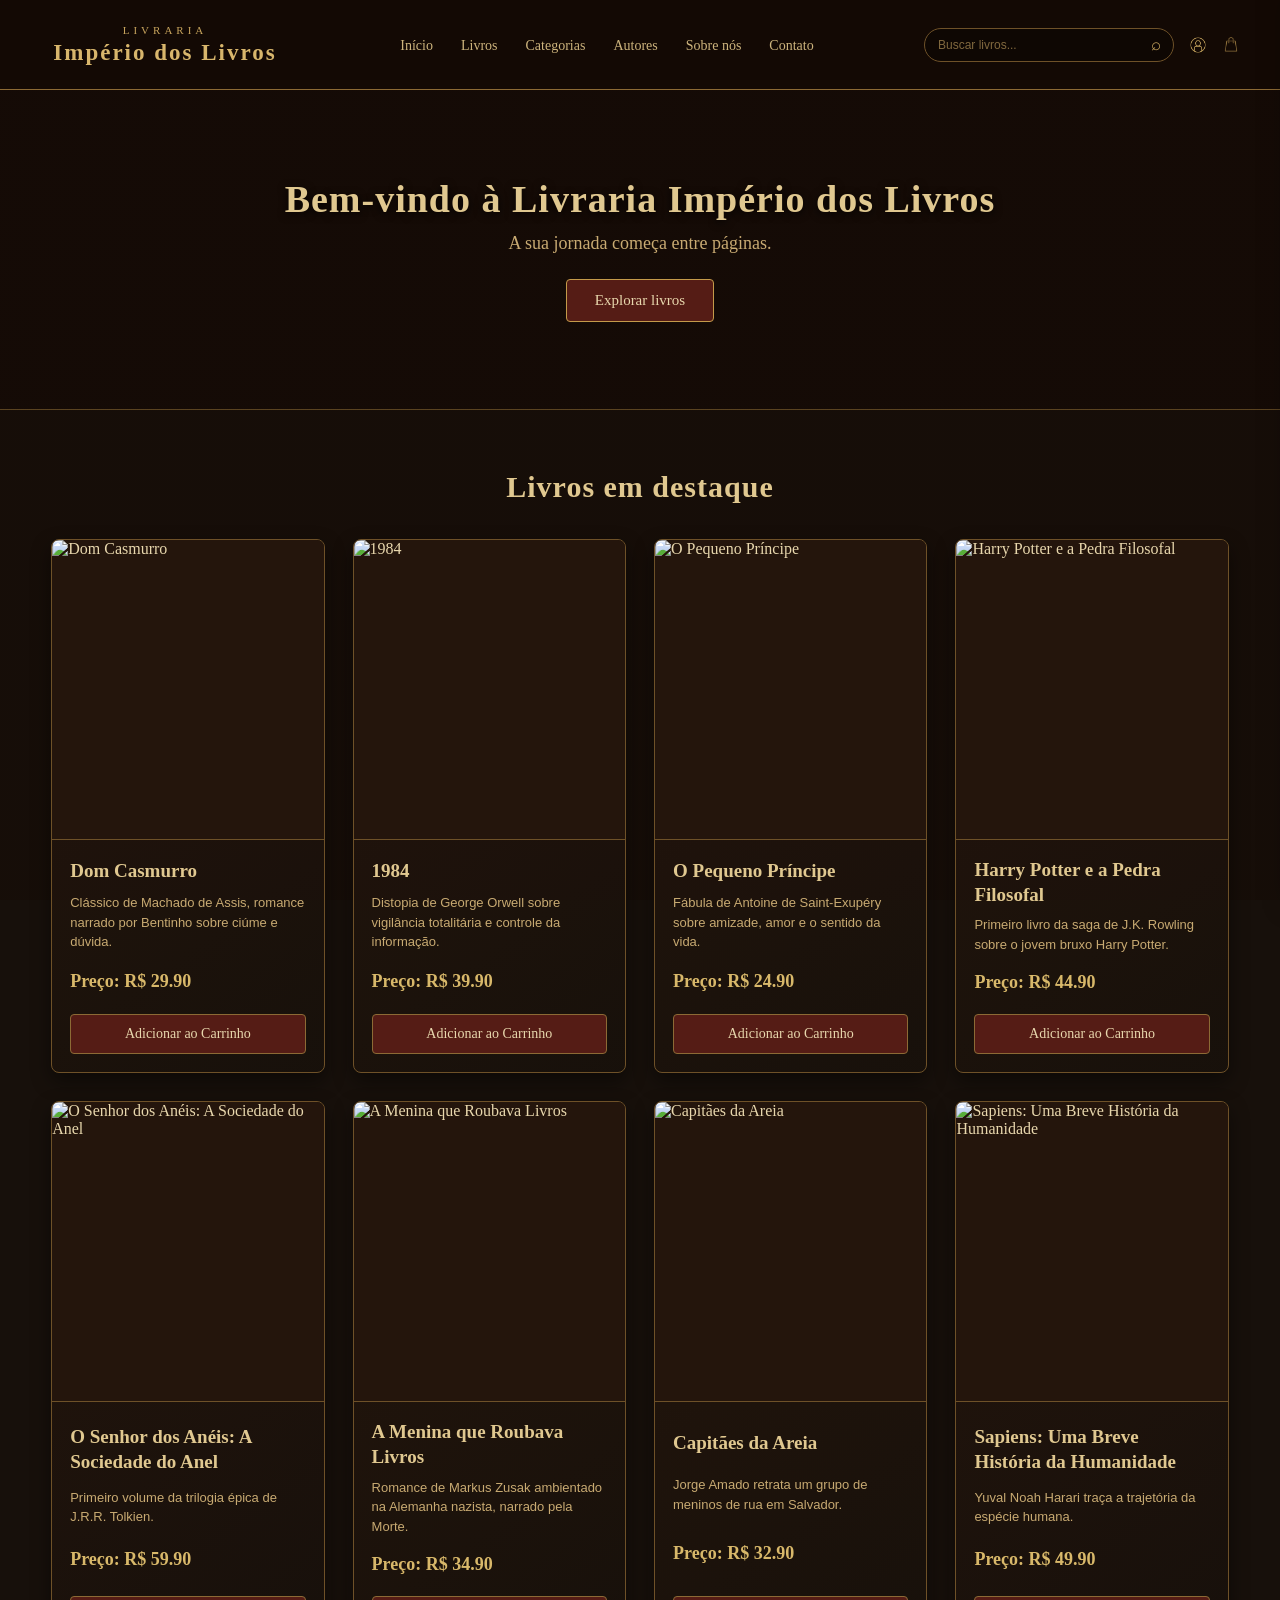
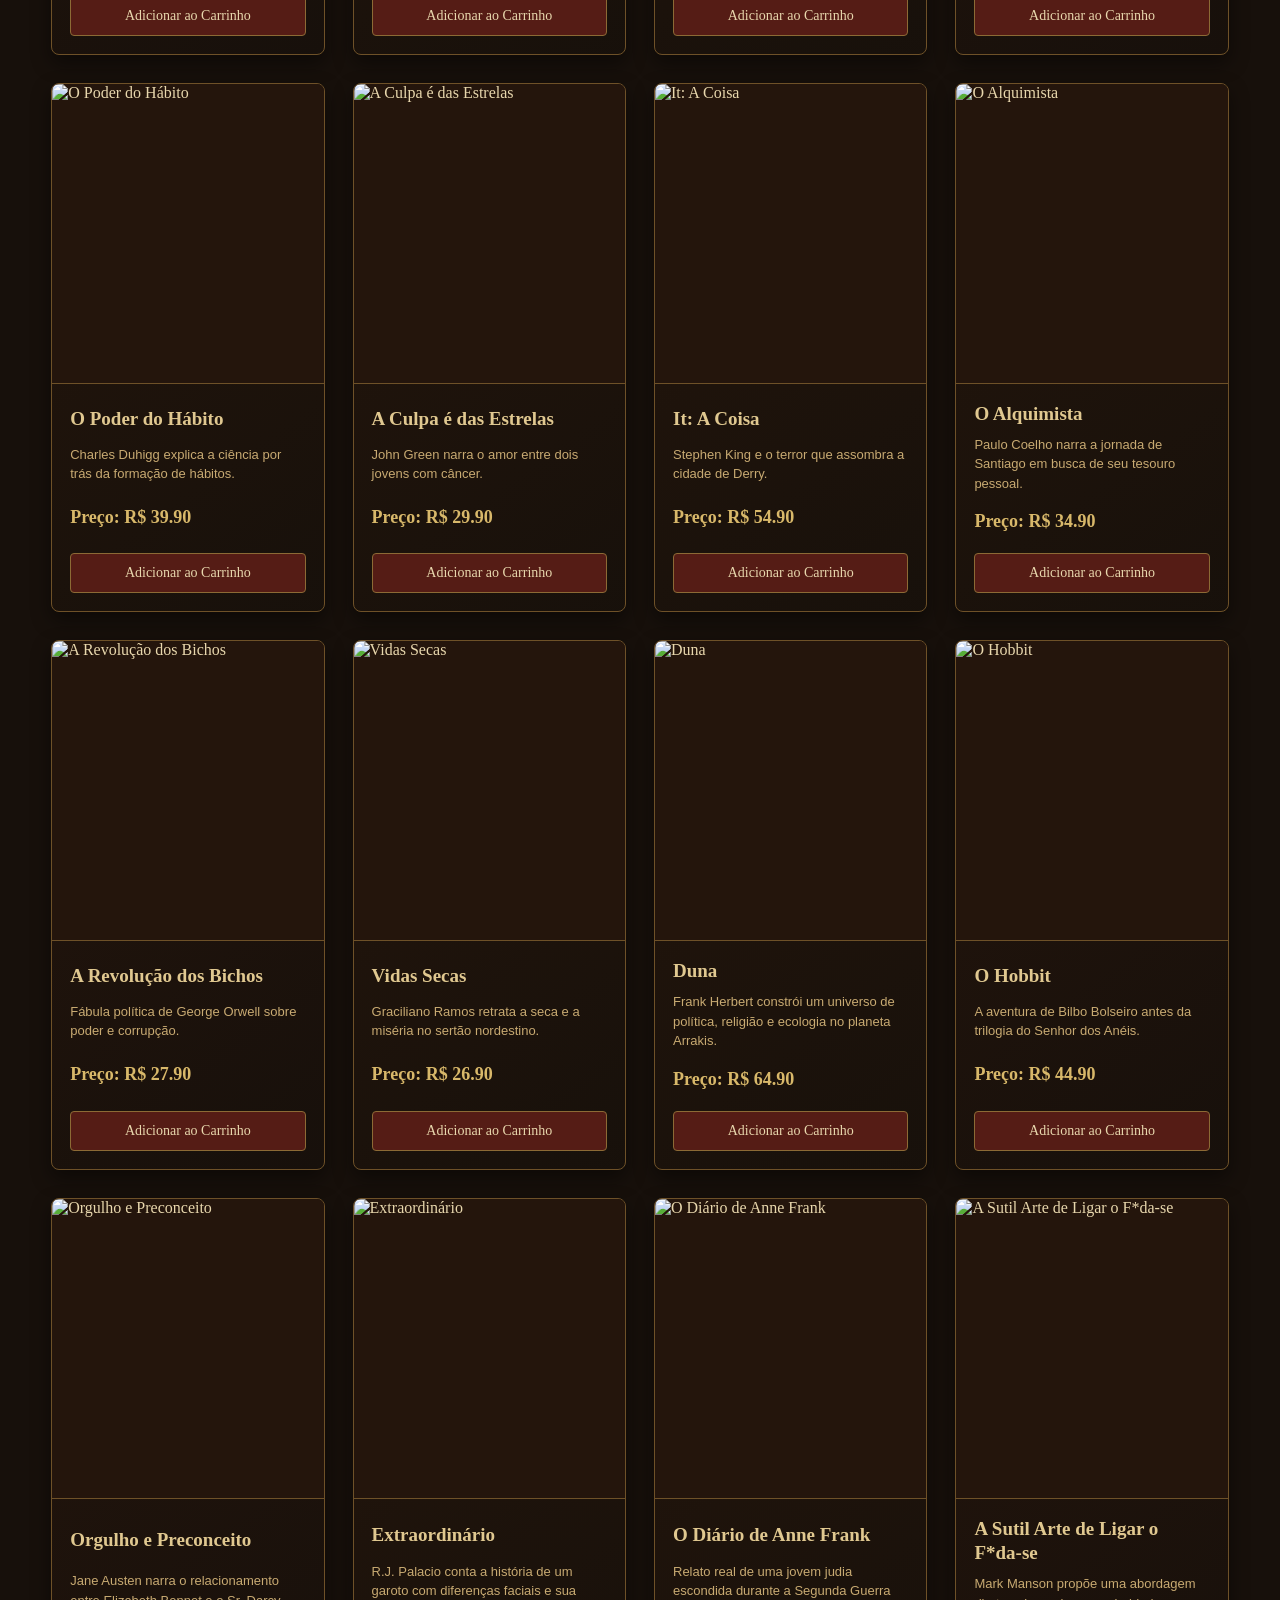
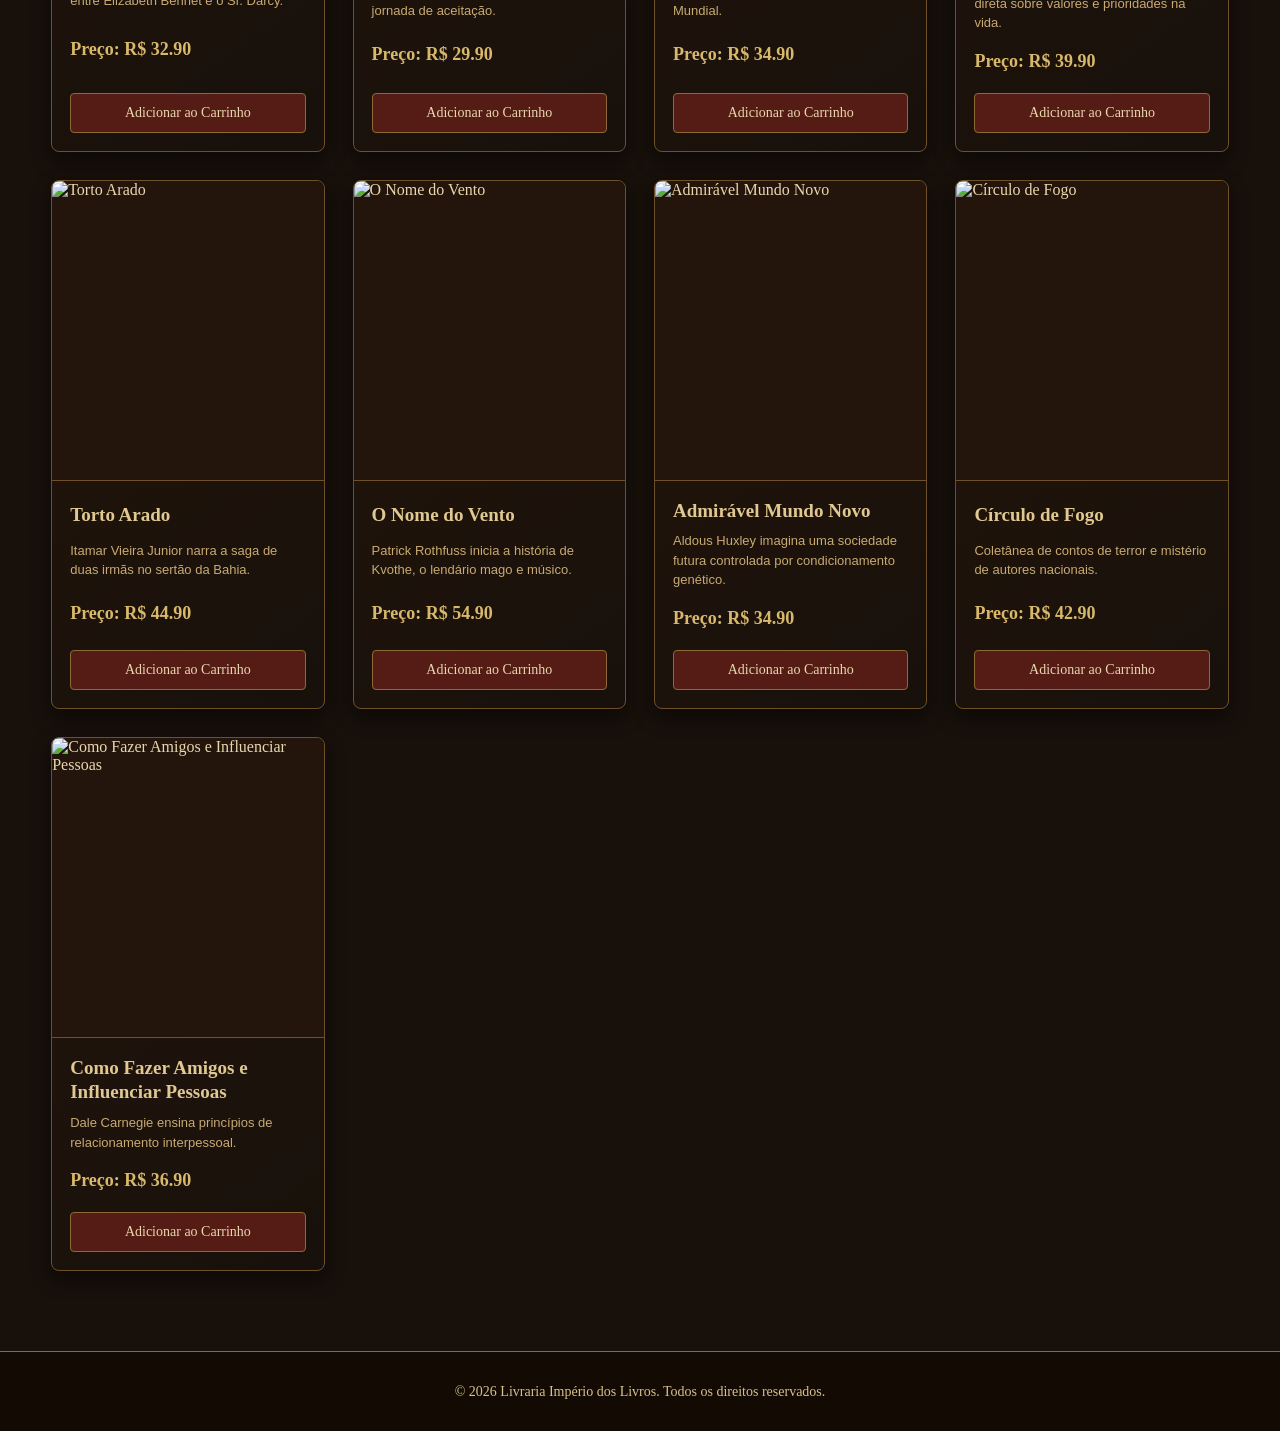
==== index.html @ 53213dff "Adicionar a interface e o comportamento do carrinho de compras na barra lateral Adiciona uma interfa" ====
<!doctype html>
<html lang="en">
  <head>
    <meta charset="UTF-8" />
    <meta name="viewport" content="width=device-width, initial-scale=1.0" />
    <title>𝑰𝒎𝒑𝒆́𝒓𝒊𝒐 𝒅𝒐𝒔 𝑳𝒊𝒗𝒓𝒐𝒔</title>
    <link rel="stylesheet" href="style.css" />
  </head>
  <body>
    <header class="header">
      <!-- Logo -->
      <div class="logo">
        <span>LIVRARIA</span>
        <h1>Império dos Livros</h1>
      </div>

      <!-- Menu -->
      <nav class="menu">
        <ul>
          <li><a href="#">Início</a></li>
          <li><a href="#">Livros</a></li>
          <li><a href="#">Categorias</a></li>
          <li><a href="#">Autores</a></li>
          <li><a href="#">Sobre nós</a></li>
          <li><a href="#">Contato</a></li>
        </ul>
      </nav>

      <!-- Busca e ações -->
      <div class="header-actions">
        <div class="search">
          <input type="text" placeholder="Buscar livros..." />
          <button>⌕</button>
        </div>   
        <a href="#" class="icon2">
          <img src="./imagens/usuarioDourado-removebg-preview.png" alt="Usuario">
        </a>

        <a href="#" class="icon2" id="btn-carrinho">
          <img src="./imagens/bolsaDeCompra.png" alt="Abrir carrinho">
        </a>
      </div>
    </header>

    <main id="root">
      <section class="hero">
        <h2>Bem-vindo à Livraria Império dos Livros</h2>
        <p>A sua jornada começa entre páginas.</p>
        <button>Explorar livros</button>
      </section>

      <section class="catalogo">
        <h2>Livros em destaque</h2>

        <ul id="lista-livros"></ul>
      </section>
    </main>
    
    <footer class="footer">
      <p>
        &copy; 2026 Livraria Império dos Livros. Todos os direitos reservados.
      </p>
    </footer>

    <aside id="carrinho" class="carrinho">

      <div class="carrinho-header">
          <h2>Seu Carrinho</h2>

          <button id="fechar-carrinho" class="fechar-carrinho">
              ×
          </button>
      </div>

      <div id="lista-carrinho" class="lista-carrinho">
          <!-- produtos aparecerão aqui -->
      </div>

      <div class="carrinho-footer">

          <div class="carrinho-total">
              <span>Total:</span>
              <strong id="valor-total">R$ 0,00</strong>
          </div>

          <button class="btn-finalizar">
              Finalizar compra
          </button>

      </div>

    </aside>

    <div id="overlay-carrinho" class="overlay-carrinho"></div>

    <script type="module" src="livros.js"></script>
    <script type="module" src="renderizar-livros.js"></script>
    <script src="script.js"></script>
  </body>
</html>
---- style.css ----
/* ---------------------------------------------------------
   𝑷𝑨𝑳𝑬𝑻𝑨 𝑫𝑬 𝑪𝑶𝑹𝑬𝑺
   ---------------------------------------------------------
---------------------------------
   Fundo:           |  #17100B  |
   Madeira:         |   #24150C |
   Pergaminho:      |   #C8AA72 |
   Pergaminho claro:|   #E0C890 |
   Dourado:         |   #C49A4A |
   Dourado claro:   |   #D8B86A |
   Vinho:           |   #551C15 |
   Texto claro:     |   #E8D7AD |
   Texto escuro:    |   #29180D |
--------------------------------- */


/* 𝑹𝑬𝑺𝑬𝑻 */

* {
    margin: 0;
    padding: 0;
    box-sizing: border-box;
}

html {
    scroll-behavior: smooth;
}

body {
    min-height: 100vh;

    display: flex;
    flex-direction: column;

    background-color: #17100B;
    color: #E8D7AD;

    font-family: Georgia, serif;

    background-image:
        linear-gradient(
            rgba(20, 10, 5, 0.45),
            rgba(20, 10, 5, 0.45)
        ),
        url("https://c4.wallpaperflare.com/wallpaper/761/692/842/wood-texture-wooden-surface-pattern-wallpaper-preview.jpg");

    background-attachment: fixed;
    background-repeat: repeat;
    background-size: 800px 800px;
}


/* 𝑯𝑬𝑨𝑫𝑬𝑹 */

.header {
    width: 100%;
    min-height: 90px;

    display: flex;
    align-items: center;

    padding: 12px 40px;

    background: rgba(20, 10, 5, 0.97);

    border-bottom: 1px solid #8C6A35;

    position: sticky;
    top: 0;

    z-index: 1000;
}


/* 𝑳𝑶𝑮𝑶 */

.logo {
    width: 250px;

    text-align: center;

    line-height: 1;
}

.logo span {
    display: block;

    margin-bottom: 5px;

    font-size: 11px;

    letter-spacing: 4px;

    color: #C7A45D;
}

.logo h1 {
    font-family: Georgia, serif;

    font-size: 23px;

    letter-spacing: 2px;

    color: #D8B66C;
}


/* 𝑴𝑬𝑵𝑼 */

.menu {
    flex: 1;
}

.menu ul {
    display: flex;

    justify-content: center;
    align-items: center;

    gap: 28px;

    list-style: none;
}

.menu a {
    position: relative;

    color: #CDB47D;

    text-decoration: none;

    font-size: 14px;

    transition: 0.3s ease;
}

.menu a::after {
    content: "";

    position: absolute;

    left: 0;
    bottom: -7px;

    width: 0;
    height: 1px;

    background: #D8B86A;

    transition: width 0.3s ease;
}

.menu a:hover {
    color: #E6C875;
}

.menu a:hover::after {
    width: 100%;
}


/* A̳Ç̳Õ̳E̳S̳ D̳O̳ H̳E̳A̳D̳E̳R̳ */

.header-actions {
    display: flex;

    align-items: center;

    gap: 15px;
}


/* 𝑩𝑼𝑺𝑪𝑨 */

.search {
    display: flex;

    width: 250px;

    border: 1px solid #6E5128;

    border-radius: 20px;

    overflow: hidden;

    background: rgba(0, 0, 0, 0.25);

    transition: 0.3s ease;
}

.search:focus-within {
    border-color: #C49A4A;

    box-shadow: 0 0 10px rgba(196, 154, 74, 0.2);
}

.search input {
    width: 100%;

    padding: 9px 13px;

    border: none;

    outline: none;

    background: transparent;

    color: #D8C18A;

    font-size: 12px;
}

.search input::placeholder {
    color: #80683E;
}

.search button {
    padding: 0 12px;

    border: none;

    background: transparent;

    color: #C7A45D;

    cursor: pointer;

    font-size: 17px;
}


/* ÍCONES */

.icon {
    color: #C7A45D;

    text-decoration: none;

    font-size: 18px;

    transition: 0.3s ease;
}

.icon:hover {
    color: #F0D17C;

    transform: scale(1.15);
}

.icon2 {
    display: flex;
    align-items: center;
    justify-content: center;
    text-decoration: none;

    transition: 0.3s ease;
}

.icon2 img {
    width: 18px;
    height: 18px;
    object-fit: contain;
    display: block;
    
}

.icon2:hover {
    transform: scale(1.15);
    
}


/* C̳O̳N̳T̳E̳Ú̳D̳O̳ P̳R̳I̳N̳C̳I̳P̳A̳L̳ */

#root {
    flex: 1;

    width: 100%;
}


/* 𝑯𝑬𝑹𝑶 */

.hero {
    min-height: 320px;

    display: flex;

    flex-direction: column;

    justify-content: center;

    align-items: center;

    text-align: center;

    padding: 60px 20px;

    background:
        linear-gradient(
            rgba(20, 10, 5, 0.78),
            rgba(20, 10, 5, 0.78)
        );

    border-bottom: 1px solid rgba(196, 154, 74, 0.4);
}

.hero h2 {
    max-width: 800px;

    margin-bottom: 12px;

    font-size: 38px;

    color: #E0C890;

    letter-spacing: 1px;

    text-shadow: 0 2px 8px rgba(0, 0, 0, 0.8);
}

.hero p {
    margin-bottom: 25px;

    color: #C8AA72;

    font-size: 18px;
}


/* BOTÃO PRINCIPAL */

.hero button {
    padding: 12px 28px;

    border: 1px solid #C49A4A;

    border-radius: 4px;

    background: #551C15;

    color: #E8D7AD;

    font-family: Georgia, serif;

    font-size: 15px;

    cursor: pointer;

    transition: 0.3s ease;
}

.hero button:hover {
    background: #6B241B;

    color: #FFFFFF;

    transform: translateY(-2px);

    box-shadow: 0 5px 15px rgba(0, 0, 0, 0.4);
}


/* CATÁLOGO */

.catalogo {
    width: min(1400px, 92%);

    margin: 0 auto;

    padding: 60px 0 80px;
}

.catalogo > h2 {
    margin-bottom: 35px;

    text-align: center;

    font-size: 30px;

    color: #E0C890;

    letter-spacing: 1px;
}


/* 𝐋𝐈𝐒𝐓𝐀 𝐃𝐄 𝐋𝐈𝐕𝐑𝐎𝐒 */

#lista-livros {
    display: grid;

    grid-template-columns:
        repeat(auto-fit, minmax(230px, 1fr));

    gap: 28px;

    list-style: none;
}


/* 𝑪𝑨𝑹𝑫 𝑫𝑶 𝑳𝑰𝑽𝑹𝑶 */

#lista-livros li {
    min-width: 0;
}

.card {
    height: 100%;

    display: flex;

    flex-direction: column;

    justify-content: space-between;

    overflow: hidden;

    background:
        linear-gradient(
            145deg,
            rgba(36, 21, 12, 0.97),
            rgba(23, 16, 11, 0.97)
        );

    border: 1px solid #6E5128;

    border-radius: 8px;

    box-shadow:
        0 8px 20px rgba(0, 0, 0, 0.45);

    transition:
        transform 0.3s ease,
        border-color 0.3s ease,
        box-shadow 0.3s ease;
}

.card:hover {
    transform: translateY(-7px);

    border-color: #C49A4A;

    box-shadow:
        0 14px 30px rgba(0, 0, 0, 0.6),
        0 0 15px rgba(196, 154, 74, 0.12);
}


/* 𝑪𝑨𝑷𝑨 𝑫𝑶 𝑳𝑰𝑽𝑹𝑶 */

.card img {
    width: 100%;

    height: 300px;

    display: block;

    object-fit: cover;

    background: #24150C;

    border-bottom: 1px solid #6E5128;
}


/* CONTEÚDO DO CARD */

.card h3 {
    padding: 18px 18px 8px;

    color: #E0C890;

    font-size: 19px;

    line-height: 1.3;
}

.card p {
    padding: 0 18px;

    color: #C8AA72;

    font-family: Arial, sans-serif;

    font-size: 13px;

    line-height: 1.5;
}


/* 𝐏𝐑𝐄𝐂̧𝐎 */

.card p:nth-of-type(2) {
    margin-top: 15px;

    margin-bottom: 18px;

    color: #D8B86A;

    font-family: Georgia, serif;

    font-size: 18px;

    font-weight: bold;
}


/* B̳O̳T̳Ã̳O̳ D̳O̳ C̳A̳R̳R̳I̳N̳H̳O̳ */

.card button {
    width: calc(100% - 36px);

    margin: 0 18px 18px;

    padding: 11px;

    border: 1px solid #8C6A35;

    border-radius: 4px;

    background: #551C15;

    color: #E8D7AD;

    font-family: Georgia, serif;

    font-size: 14px;

    cursor: pointer;

    transition: 0.3s ease;
}

.card button:hover {
    background: #6B241B;

    border-color: #D8B86A;

    color: #FFFFFF;
}


/* 𝑭𝑶𝑶𝑻𝑬𝑹 */

.footer {
    width: 100%;

    min-height: 80px;

    display: flex;

    align-items: center;

    justify-content: center;

    padding: 20px 30px;

    background: rgba(20, 10, 5, 0.97);

    border-top: 1px solid #8C6A35;

    color: #D8C18A;

    font-family: Georgia, serif;

    font-size: 14px;

    text-align: center;
}

/* =========================================
   CARRINHO LATERAL
========================================= */

.carrinho {
    position: fixed;
    top: 0;
    right: -420px;

    width: 400px;
    max-width: 90%;

    height: 100vh;

    background: #24150c;

    border-left: 1px solid #c49a4a;

    box-shadow: -8px 0 25px rgba(0, 0, 0, 0.6);

    z-index: 2000;

    display: flex;
    flex-direction: column;

    transition: right 0.35s ease;
}


/* Carrinho aberto */

.carrinho.aberto {
    right: 0;
}


/* Cabeçalho */

.carrinho-header {
    display: flex;
    align-items: center;
    justify-content: space-between;

    padding: 22px;

    background: rgba(20, 10, 5, 0.97);

    border-bottom: 1px solid #8c6a35;
}


.carrinho-header h2 {
    margin: 0;

    color: #e0c890;

    font-family: Georgia, serif;

    font-size: 24px;
}


/* Botão fechar */

.fechar-carrinho {
    border: none;

    background: transparent;

    color: #c7a45d;

    font-size: 32px;

    cursor: pointer;

    transition: 0.3s ease;
}


.fechar-carrinho:hover {
    color: #f0d17c;

    transform: scale(1.1);
}


/* Lista */

.lista-carrinho {
    flex: 1;

    overflow-y: auto;

    padding: 20px;
}


/* Produto dentro do carrinho */

.item-carrinho {
    display: flex;

    gap: 15px;

    padding: 15px 0;

    border-bottom: 1px solid rgba(196, 154, 74, 0.3);
}


/* Imagem do produto */

.item-carrinho img {
    width: 70px;
    height: 95px;

    object-fit: cover;

    border: 1px solid #6e5128;

    border-radius: 4px;
}


/* Informações */

.item-carrinho-info {
    flex: 1;
}


.item-carrinho-info h3 {
    margin-bottom: 8px;

    color: #e0c890;

    font-size: 16px;
}


.item-carrinho-info p {
    margin-bottom: 5px;

    color: #c8aa72;

    font-family: Arial, sans-serif;

    font-size: 13px;
}


/* Quantidade */

.quantidade-carrinho {
    display: flex;

    align-items: center;

    gap: 8px;

    margin-top: 8px;
}


.quantidade-carrinho button {
    width: 25px;
    height: 25px;

    border: 1px solid #8c6a35;

    background: #551c15;

    color: #e8d7ad;

    cursor: pointer;

    border-radius: 3px;
}


.quantidade-carrinho span {
    color: #e0c890;

    min-width: 20px;

    text-align: center;
}


/* Rodapé do carrinho */

.carrinho-footer {
    padding: 20px;

    background: rgba(20, 10, 5, 0.97);

    border-top: 1px solid #8c6a35;
}


/* Total */

.carrinho-total {
    display: flex;

    justify-content: space-between;

    margin-bottom: 15px;

    color: #c8aa72;

    font-size: 18px;
}


.carrinho-total strong {
    color: #d8b86a;
}


/* Botão finalizar */

.btn-finalizar {
    width: 100%;

    padding: 13px;

    border: 1px solid #c49a4a;

    border-radius: 4px;

    background: #551c15;

    color: #e8d7ad;

    font-family: Georgia, serif;

    font-size: 15px;

    cursor: pointer;

    transition: 0.3s ease;
}


.btn-finalizar:hover {
    background: #6b241b;

    border-color: #d8b86a;

    transform: translateY(-2px);
}


/* =========================================
   FUNDO ESCURO
========================================= */

.overlay-carrinho {
    position: fixed;

    inset: 0;

    background: rgba(0, 0, 0, 0.55);

    z-index: 1500;

    opacity: 0;

    visibility: hidden;

    transition:
        opacity 0.35s ease,
        visibility 0.35s ease;
}


.overlay-carrinho.aberto {
    opacity: 1;

    visibility: visible;
}




/* 𝑹𝑬𝑺𝑷𝑶𝑵𝑺𝑰𝑽𝑰𝑫𝑨𝑫𝑬 */

@media (max-width: 1100px) {

    .header {
        padding: 12px 20px;
    }

    .logo {
        width: 190px;
    }

    .menu ul {
        gap: 15px;
    }

    .search {
        width: 190px;
    }
}


@media (max-width: 850px) {

    .header {
        flex-direction: column;
        justify-content: center;
        align-items: center;
        gap: 15px;
        padding: 15px 15px 18px;
    }

    .logo {
        width: 100%;
    }

    .logo h1 {
        font-size: 22px;
    }

    .menu {
        order: 3;
        width: 100%;
    }

    .menu ul {
        display: flex;
        flex-wrap: wrap;
        justify-content: center;
        align-items: center;
        gap: 12px 18px;
    }

    .header-actions {
        order: 2;
        position: static;
        display: flex;
        align-items: center;
        justify-content: center;
        gap: 15px;
    }

    .search {
        display: none;
    }

    .hero h2 {
        font-size: 30px;
    }
}


@media (max-width: 600px) {

    .hero {
        min-height: 280px;

        padding: 40px 15px;
    }

    .hero h2 {
        font-size: 26px;
    }

    .hero p {
        font-size: 16px;
    }

    .catalogo {
        width: 90%;

        padding-top: 40px;
    }

    .catalogo > h2 {
        font-size: 25px;
    }

    #lista-livros {
        grid-template-columns: 1fr;

        gap: 20px;
    }

    .card img {
        height: 360px;
    }

    .footer {
        font-size: 12px;
    }
}

/* =========================================
   RESPONSIVIDADE DO CARRINHO
========================================= */

@media (max-width: 600px) {

    .carrinho {
        width: 100%;
        max-width: 100%;

        right: -100%;
    }

    .carrinho.aberto {
        right: 0;
    }

}
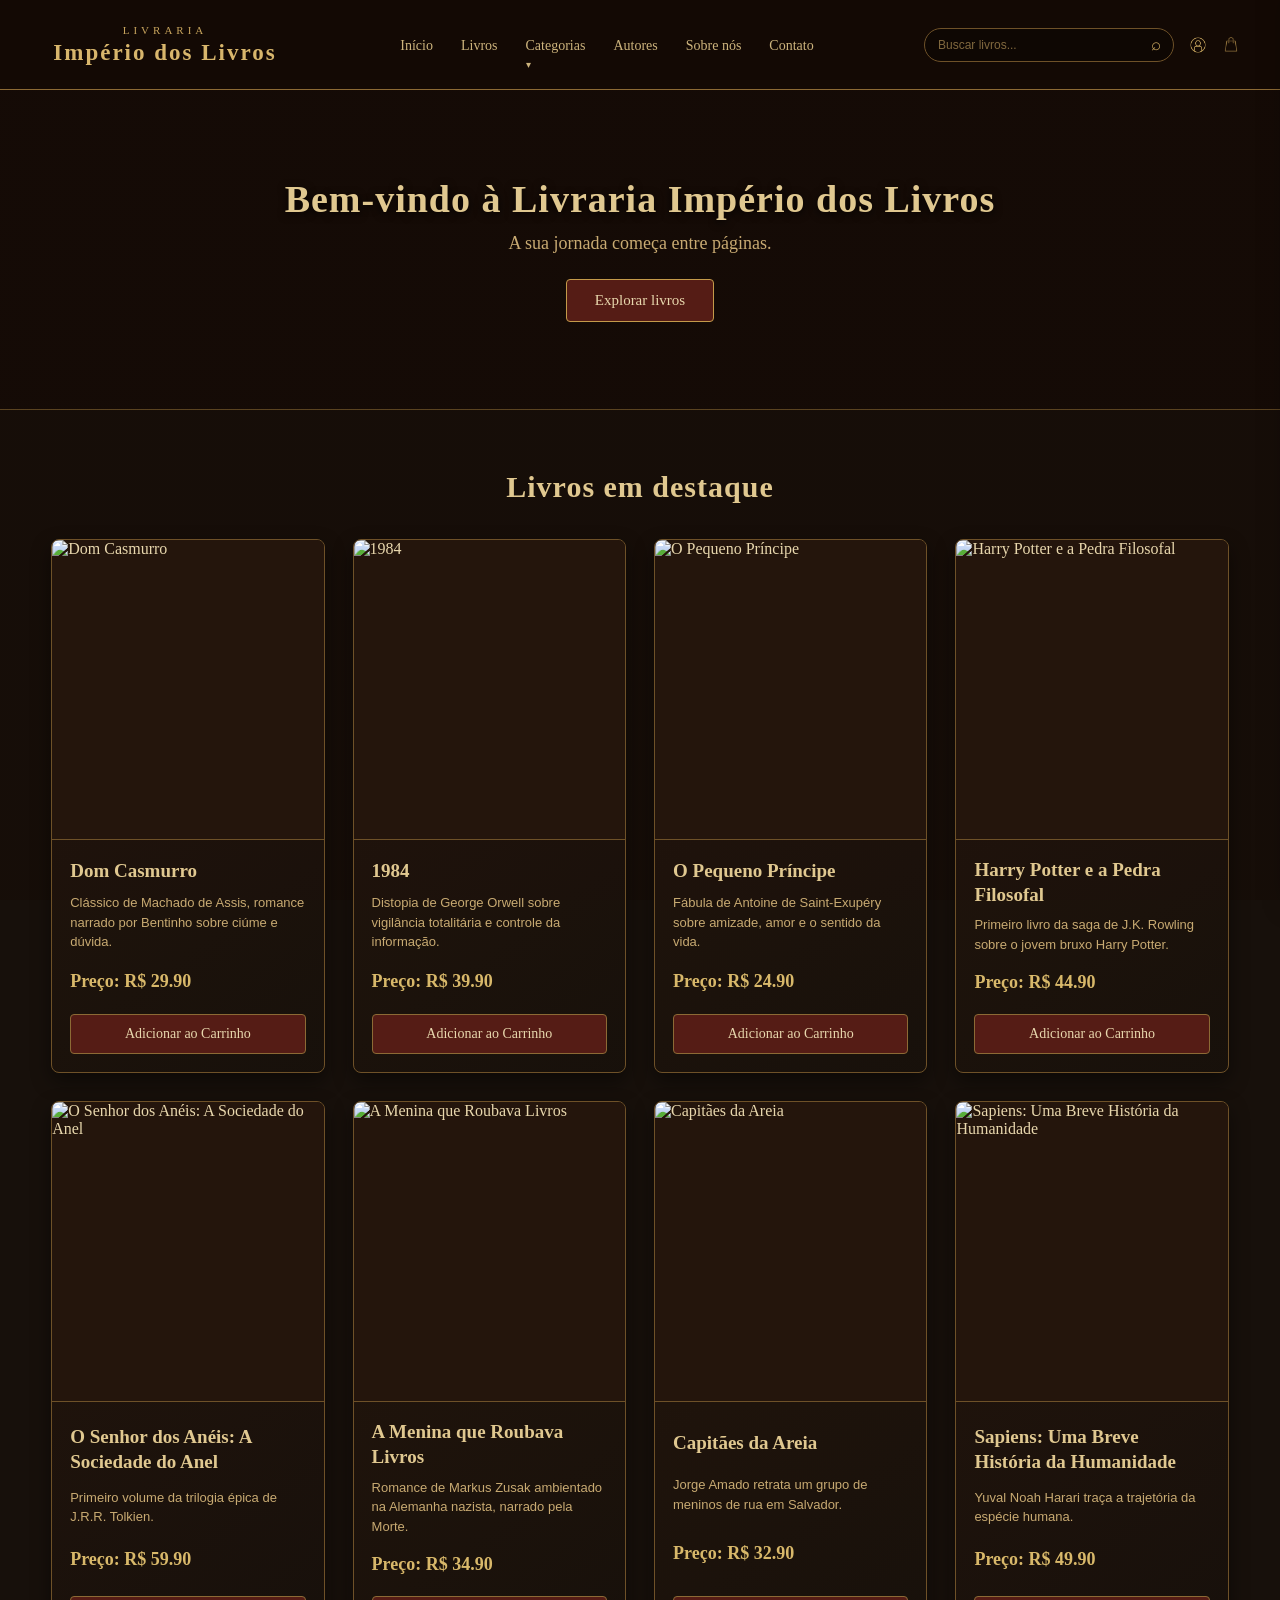
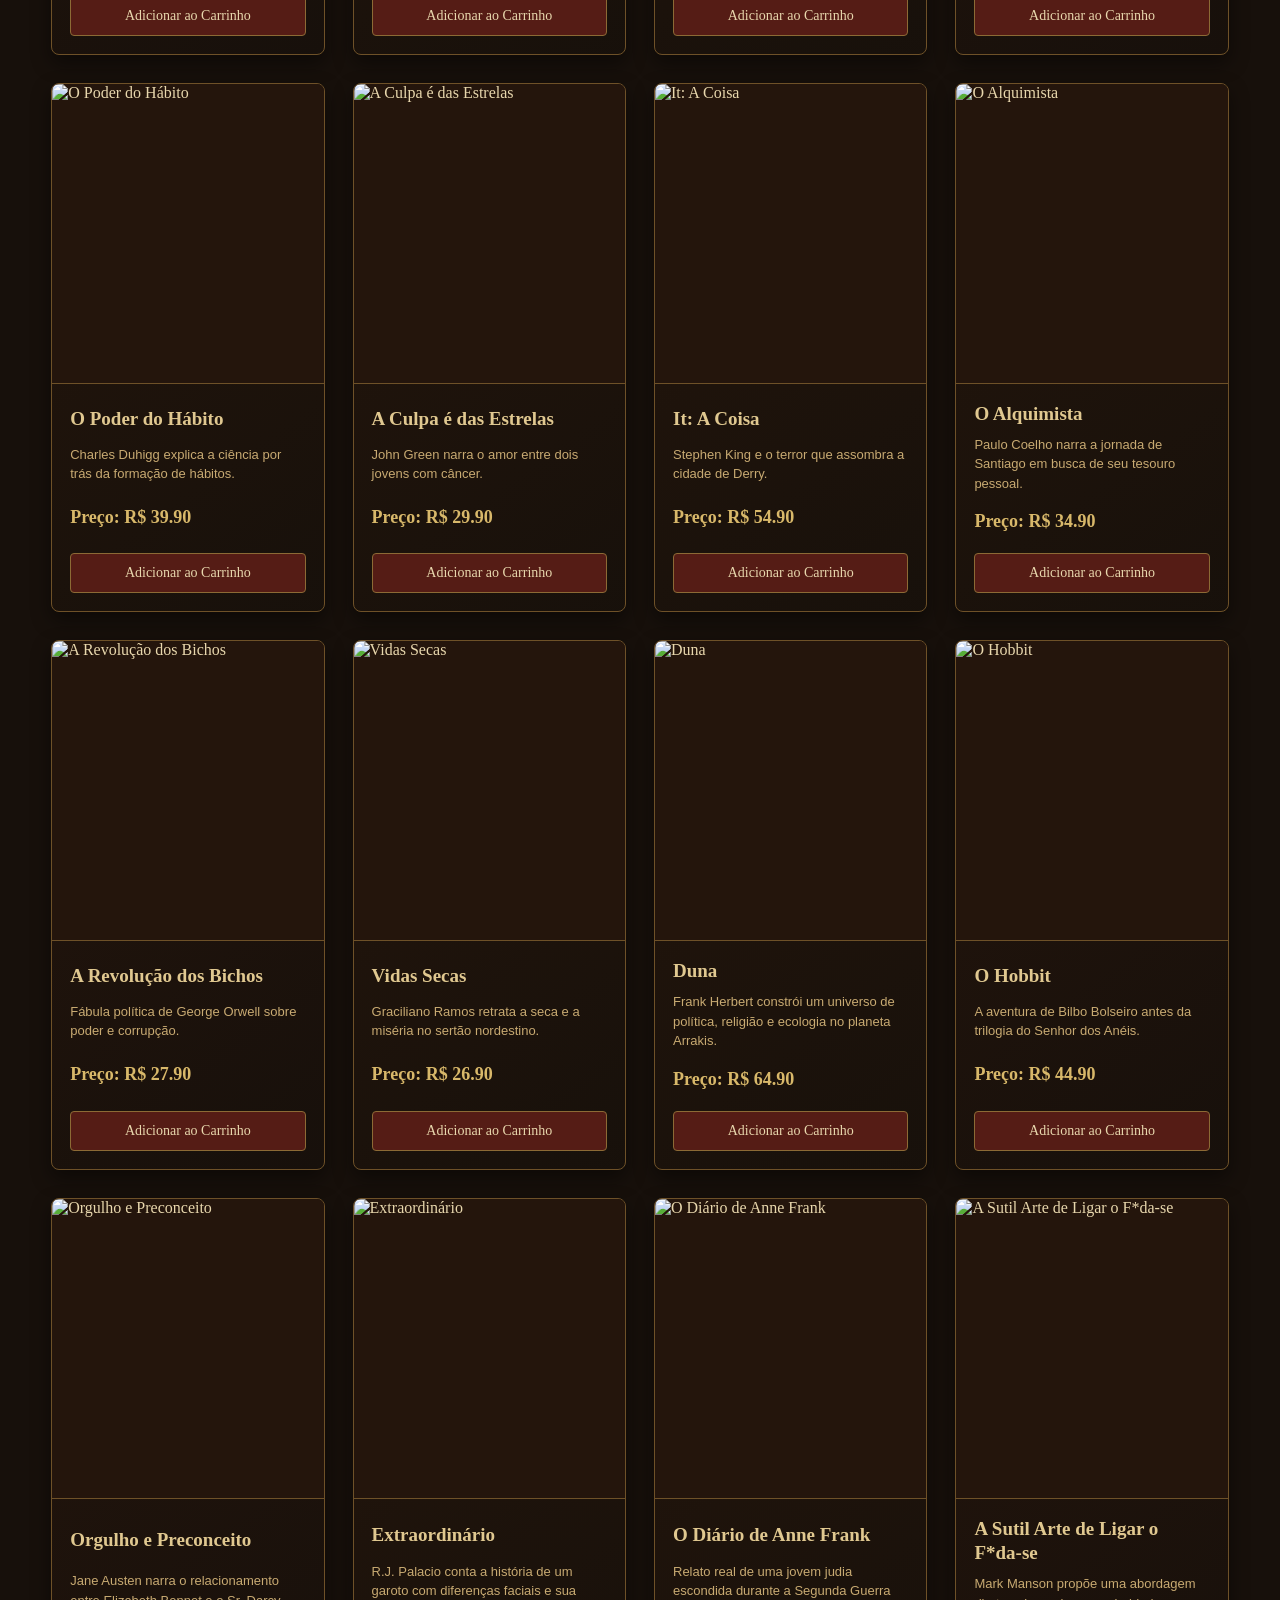
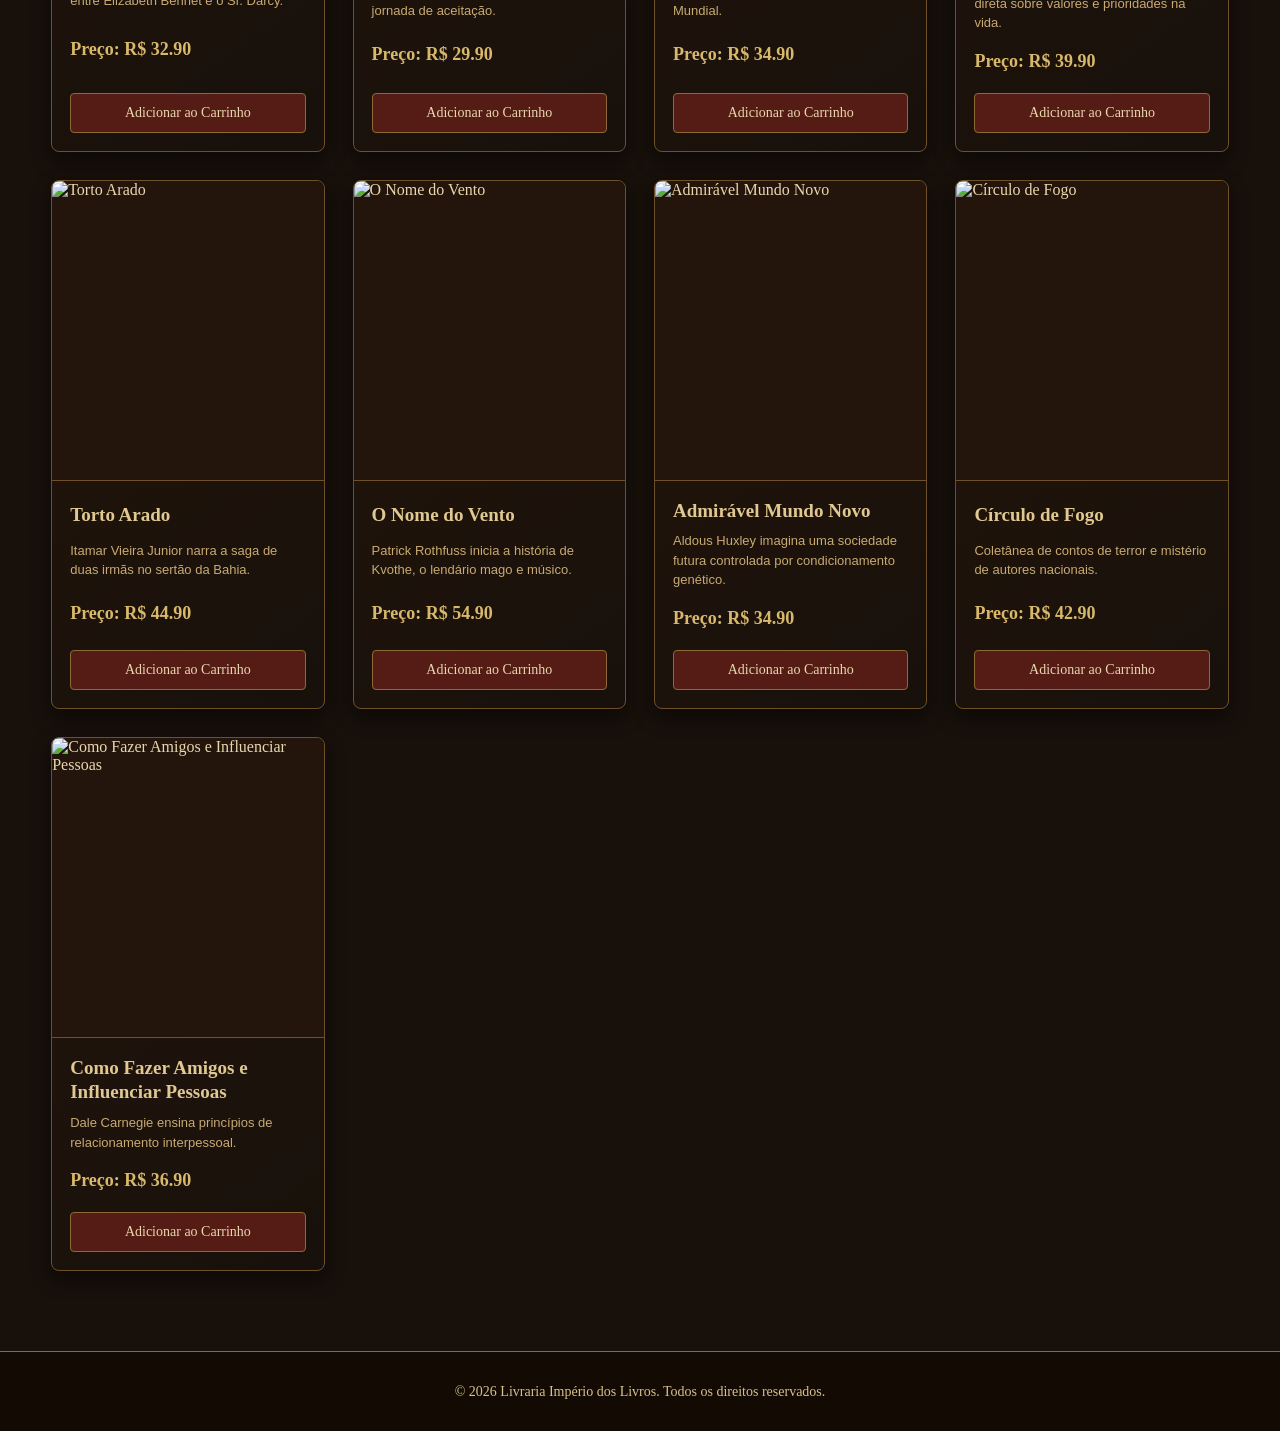
==== commit 8ce977df: "Adicione filtros de catálogo e persistência do carrinho Este commit adiciona um menu suspenso de cat" ====
--- a/index.html
+++ b/index.html
@@ -19,7 +19,10 @@
         <ul>
           <li><a href="#">Início</a></li>
           <li><a href="#">Livros</a></li>
-          <li><a href="#">Categorias</a></li>
+          <li class="menu-categorias">
+            <a href="#" id="link-categorias">Categorias</a>
+            <ul id="dropdown-categorias" class="dropdown-categorias"></ul>
+          </li>
           <li><a href="#">Autores</a></li>
           <li><a href="#">Sobre nós</a></li>
           <li><a href="#">Contato</a></li>
@@ -95,6 +98,7 @@
 
     <script type="module" src="livros.js"></script>
     <script type="module" src="renderizar-livros.js"></script>
+    <script type="module" src="renderizar-carrinho.js"></script>
     <script src="script.js"></script>
   </body>
-</html>
+</html>
--- a/style.css
+++ b/style.css
@@ -384,6 +384,97 @@
 }
 
 
+/* 𝑫𝑹𝑶𝑷𝑫𝑶𝑾𝑵 𝑫𝑬 𝑪𝑨𝑻𝑬𝑮𝑶𝑹𝑰𝑨𝑺 (𝒏𝒐 𝒎𝒆𝒏𝒖) */
+
+.menu-categorias {
+    position: relative;
+}
+
+.menu-categorias > a::after {
+    content: " ▾";
+
+    font-size: 10px;
+}
+
+.dropdown-categorias {
+    position: absolute;
+    top: 100%;
+    left: 50%;
+
+    transform: translate(-50%, -8px);
+
+    min-width: 200px;
+    max-height: 320px;
+
+    overflow-y: auto;
+
+    list-style: none;
+
+    background: rgba(20, 10, 5, 0.98);
+
+    border: 1px solid #6E5128;
+    border-radius: 6px;
+
+    box-shadow: 0 14px 30px rgba(0, 0, 0, 0.5);
+
+    padding: 8px 0;
+
+    opacity: 0;
+    visibility: hidden;
+
+    transition:
+        opacity 0.25s ease,
+        transform 0.25s ease,
+        visibility 0.25s ease;
+
+    z-index: 1100;
+}
+
+.menu-categorias:hover .dropdown-categorias,
+.dropdown-categorias.aberto {
+    opacity: 1;
+    visibility: visible;
+
+    transform: translate(-50%, 6px);
+}
+
+.item-categoria {
+    display: block;
+
+    width: 100%;
+
+    padding: 9px 20px;
+
+    border: none;
+
+    background: transparent;
+
+    color: #CDB47D;
+
+    font-family: Georgia, serif;
+
+    font-size: 13px;
+
+    text-align: left;
+
+    cursor: pointer;
+
+    transition: 0.2s ease;
+}
+
+.item-categoria:hover {
+    background: rgba(196, 154, 74, 0.12);
+
+    color: #E6C875;
+}
+
+.item-categoria.ativo {
+    color: #E0C890;
+
+    font-weight: bold;
+}
+
+
 /* 𝐋𝐈𝐒𝐓𝐀 𝐃𝐄 𝐋𝐈𝐕𝐑𝐎𝐒 */
 
 #lista-livros {
@@ -402,6 +493,22 @@
 
 #lista-livros li {
     min-width: 0;
+}
+
+/* Mensagem de busca sem resultados */
+
+.sem-resultados {
+    grid-column: 1 / -1;
+
+    padding: 50px 20px;
+
+    text-align: center;
+
+    color: #c8aa72;
+
+    font-family: Arial, sans-serif;
+
+    font-size: 15px;
 }
 
 .card {
@@ -670,11 +777,106 @@
 .item-carrinho {
     display: flex;
 
+    align-items: flex-start;
+
     gap: 15px;
 
     padding: 15px 0;
 
     border-bottom: 1px solid rgba(196, 154, 74, 0.3);
+}
+
+
+/* Botão de remover item do carrinho */
+
+.btn-remover {
+    border: none;
+
+    background: transparent;
+
+    color: #c7a45d;
+
+    font-size: 20px;
+    line-height: 1;
+
+    cursor: pointer;
+
+    transition: 0.3s ease;
+}
+
+.btn-remover:hover {
+    color: #e06a5a;
+
+    transform: scale(1.15);
+}
+
+
+/* Mensagem de carrinho vazio */
+
+.carrinho-vazio {
+    padding: 30px 10px;
+
+    text-align: center;
+
+    color: #c8aa72;
+
+    font-family: Arial, sans-serif;
+
+    font-size: 14px;
+}
+
+
+/* =========================================
+   MENSAGEM (TOAST) DE FINALIZAÇÃO DE COMPRA
+========================================= */
+
+.toast-carrinho {
+    position: fixed;
+
+    left: 50%;
+    bottom: 40px;
+
+    transform: translate(-50%, 20px);
+
+    max-width: 90%;
+
+    padding: 14px 26px;
+
+    background: rgba(20, 10, 5, 0.97);
+
+    border: 1px solid #c49a4a;
+
+    border-radius: 6px;
+
+    color: #e8d7ad;
+
+    font-family: Georgia, serif;
+
+    font-size: 15px;
+
+    text-align: center;
+
+    box-shadow: 0 10px 30px rgba(0, 0, 0, 0.5);
+
+    opacity: 0;
+
+    z-index: 3000;
+
+    transition: opacity 0.35s ease, transform 0.35s ease;
+
+    pointer-events: none;
+}
+
+.toast-carrinho.visivel {
+    opacity: 1;
+
+    transform: translate(-50%, 0);
+}
+
+.toast-carrinho.toast-aviso {
+    border-color: #8c6a35;
+
+    color: #d8b86a;
 }
 
 
@@ -905,6 +1107,32 @@
         justify-content: center;
         align-items: center;
         gap: 12px 18px;
+    }
+
+    /* Em telas menores o menu quebra em várias linhas, então a posição do
+       link "Categorias" varia — o dropdown fica "preso" ao header inteiro
+       (via --header-height, atualizado no script.js) em vez de ficar
+       centralizado embaixo do link, evitando cortar nas bordas da tela */
+    .dropdown-categorias {
+        position: fixed;
+
+        top: var(--header-height, 150px);
+        left: 50%;
+
+        transform: translate(-50%, -8px);
+
+        width: min(90vw, 260px);
+        max-width: 90vw;
+        max-height: min(60vh, 320px);
+    }
+
+    .menu-categorias:hover .dropdown-categorias,
+    .dropdown-categorias.aberto {
+        transform: translate(-50%, 0);
+    }
+
+    .item-categoria {
+        text-align: center;
     }
 
     .header-actions {
@@ -984,4 +1212,4 @@
         right: 0;
     }
 
-}
+}
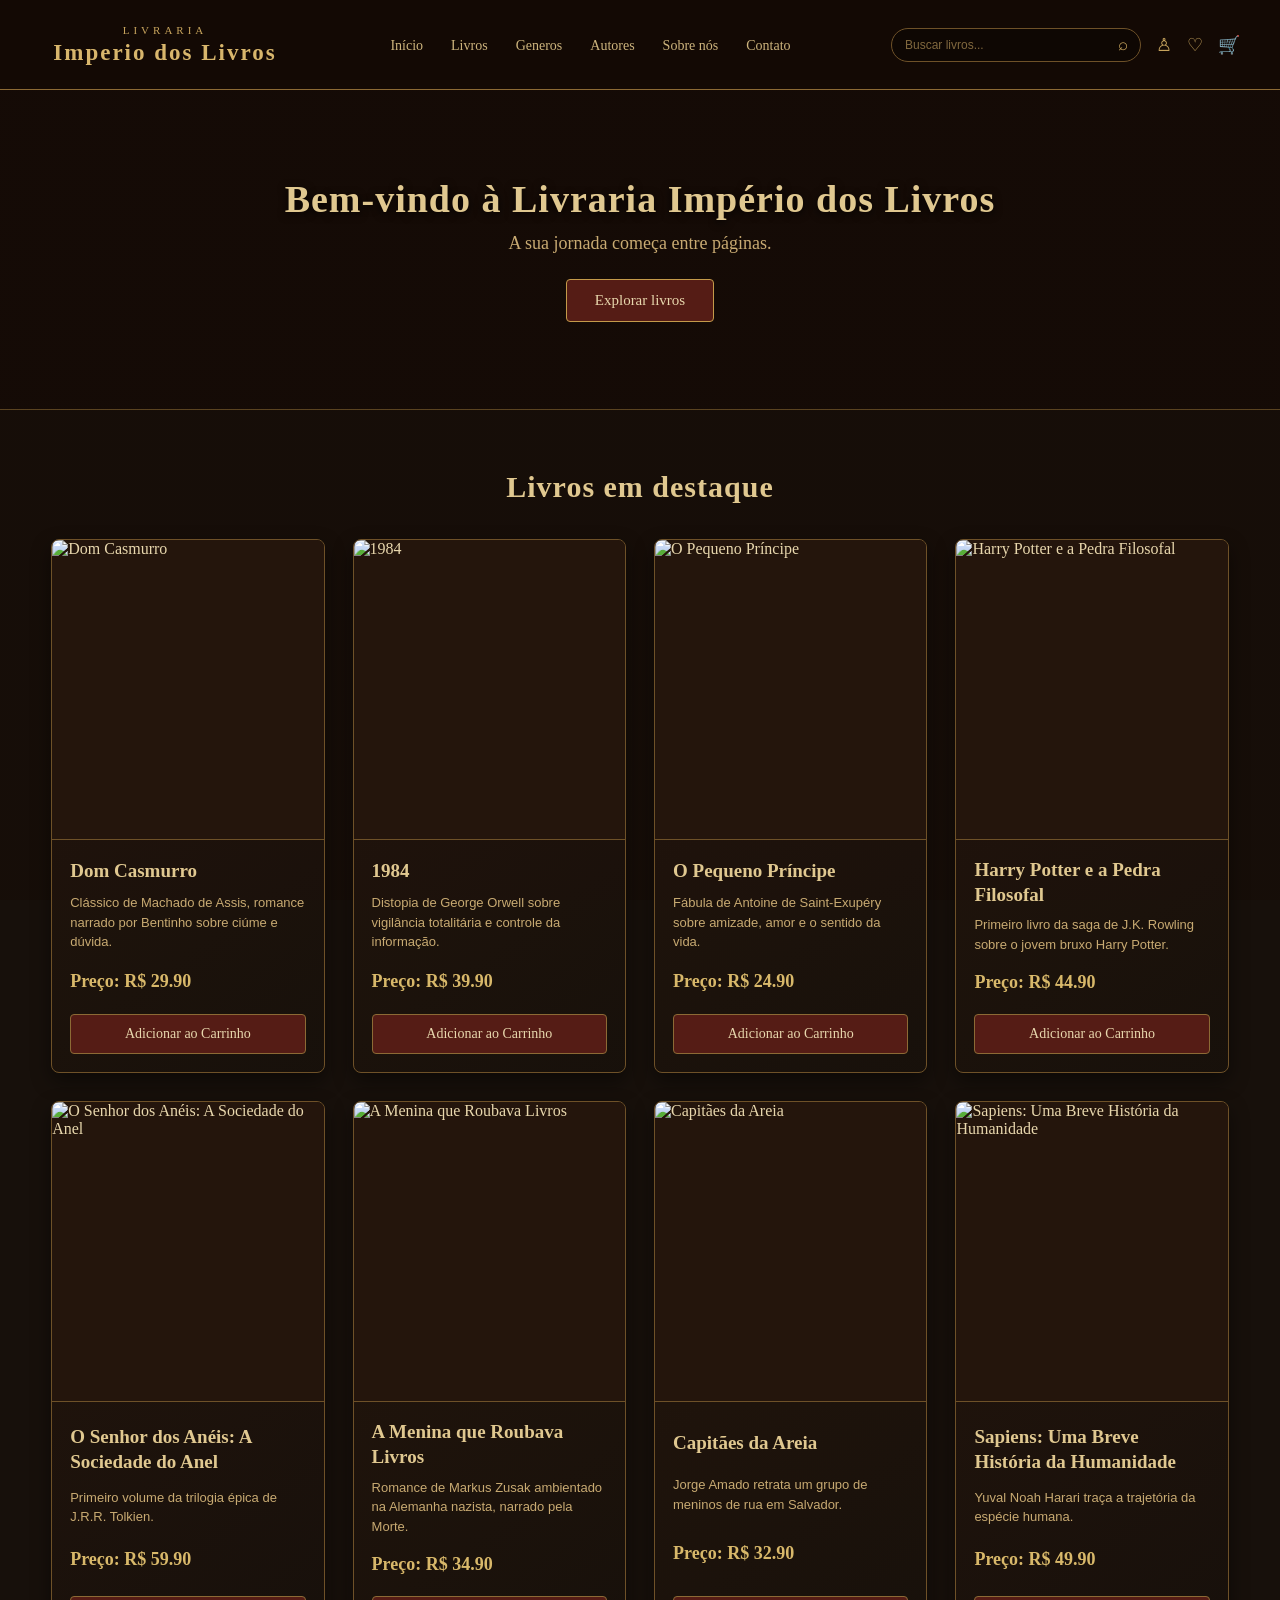
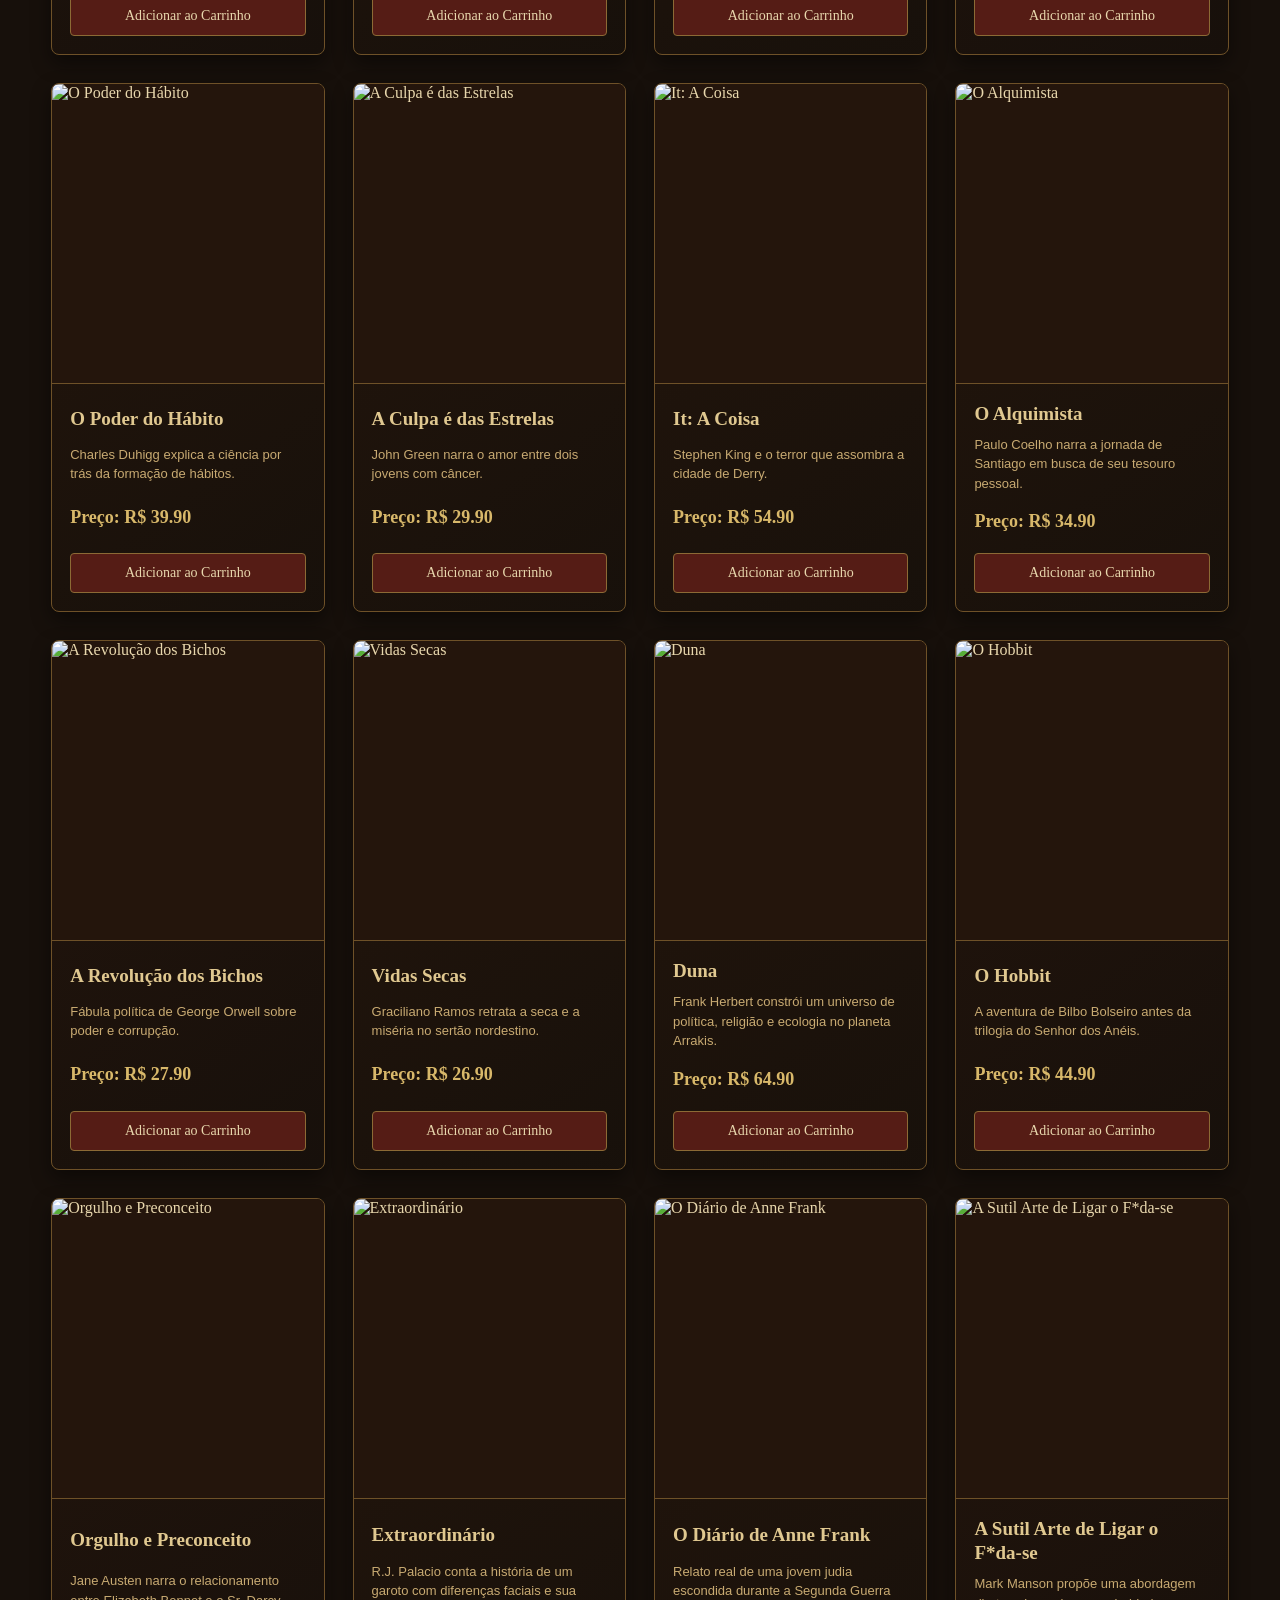
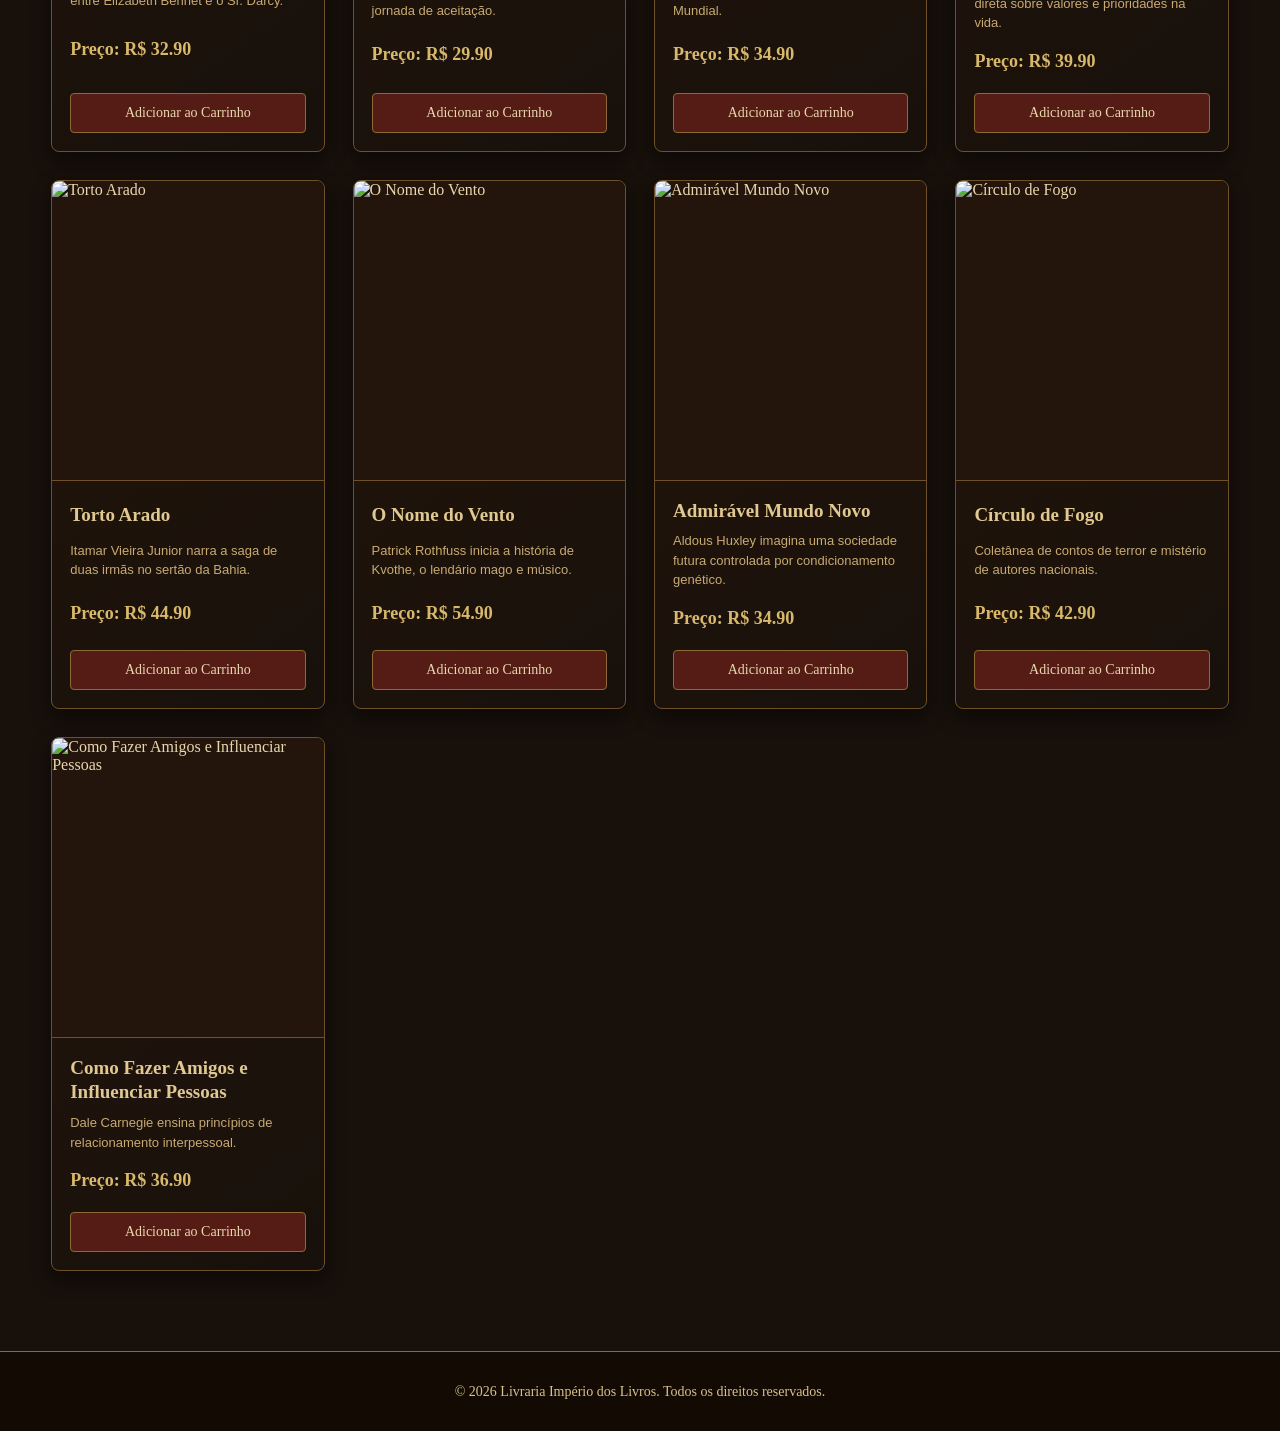
==== commit 4fa696a7: "Adicionado filtro de genero Filtro de gênero adicionado" ====
--- a/index.html
+++ b/index.html
@@ -3,7 +3,7 @@
   <head>
     <meta charset="UTF-8" />
     <meta name="viewport" content="width=device-width, initial-scale=1.0" />
-    <title>𝑰𝒎𝒑𝒆́𝒓𝒊𝒐 𝒅𝒐𝒔 𝑳𝒊𝒗𝒓𝒐𝒔</title>
+    <title>Império dos Livros</title>
     <link rel="stylesheet" href="style.css" />
   </head>
   <body>
@@ -11,7 +11,7 @@
       <!-- Logo -->
       <div class="logo">
         <span>LIVRARIA</span>
-        <h1>Império dos Livros</h1>
+        <h1>Imperio dos Livros</h1>
       </div>
 
       <!-- Menu -->
@@ -19,10 +19,19 @@
         <ul>
           <li><a href="#">Início</a></li>
           <li><a href="#">Livros</a></li>
-          <li class="menu-categorias">
-            <a href="#" id="link-categorias">Categorias</a>
-            <ul id="dropdown-categorias" class="dropdown-categorias"></ul>
-          </li>
+          <li>
+                <div class="dropdown" >
+                    <button class="dropbtn" type="button">Generos</button>
+                    <div class="dropdown-content">
+                        <a href="#" data-genero="Todos">Todos</a>
+                        <a href="#" data-genero="Romance">Romance</a>
+                        <a href="#" data-genero="Distopia">Distopia</a>
+                        <a href="#" data-genero="Fábula">Fábula</a>
+                        <a href="#" data-genero="Fantasia">Fantasia</a>
+                        <a href="#" data-genero="História">História</a>
+                    </div>
+                </div>
+            </li>
           <li><a href="#">Autores</a></li>
           <li><a href="#">Sobre nós</a></li>
           <li><a href="#">Contato</a></li>
@@ -34,71 +43,35 @@
         <div class="search">
           <input type="text" placeholder="Buscar livros..." />
           <button>⌕</button>
-        </div>   
-        <a href="#" class="icon2">
-          <img src="./imagens/usuarioDourado-removebg-preview.png" alt="Usuario">
-        </a>
+        </div>
 
-        <a href="#" class="icon2" id="btn-carrinho">
-          <img src="./imagens/bolsaDeCompra.png" alt="Abrir carrinho">
-        </a>
+        <a href="#" class="icon">♙</a>
+        <a href="#" class="icon">♡</a>
+        <a href="carrinho/index.html" class="icon">🛒</a>
       </div>
     </header>
 
     <main id="root">
-      <section class="hero">
+      <section class="hero" id="hero">
         <h2>Bem-vindo à Livraria Império dos Livros</h2>
         <p>A sua jornada começa entre páginas.</p>
         <button>Explorar livros</button>
       </section>
 
-      <section class="catalogo">
-        <h2>Livros em destaque</h2>
+      <section class="catalogo" id="catalogo">
+        <h2 id="titulo-catalogo">Livros em destaque</h2>
 
         <ul id="lista-livros"></ul>
       </section>
     </main>
-    
+
     <footer class="footer">
       <p>
         &copy; 2026 Livraria Império dos Livros. Todos os direitos reservados.
       </p>
     </footer>
 
-    <aside id="carrinho" class="carrinho">
-
-      <div class="carrinho-header">
-          <h2>Seu Carrinho</h2>
-
-          <button id="fechar-carrinho" class="fechar-carrinho">
-              ×
-          </button>
-      </div>
-
-      <div id="lista-carrinho" class="lista-carrinho">
-          <!-- produtos aparecerão aqui -->
-      </div>
-
-      <div class="carrinho-footer">
-
-          <div class="carrinho-total">
-              <span>Total:</span>
-              <strong id="valor-total">R$ 0,00</strong>
-          </div>
-
-          <button class="btn-finalizar">
-              Finalizar compra
-          </button>
-
-      </div>
-
-    </aside>
-
-    <div id="overlay-carrinho" class="overlay-carrinho"></div>
-
     <script type="module" src="livros.js"></script>
     <script type="module" src="renderizar-livros.js"></script>
-    <script type="module" src="renderizar-carrinho.js"></script>
-    <script src="script.js"></script>
   </body>
-</html>+</html>
--- a/style.css
+++ b/style.css
@@ -1,17 +1,88 @@
 /* ---------------------------------------------------------
    𝑷𝑨𝑳𝑬𝑻𝑨 𝑫𝑬 𝑪𝑶𝑹𝑬𝑺
    ---------------------------------------------------------
----------------------------------
-   Fundo:           |  #17100B  |
-   Madeira:         |   #24150C |
-   Pergaminho:      |   #C8AA72 |
-   Pergaminho claro:|   #E0C890 |
-   Dourado:         |   #C49A4A |
-   Dourado claro:   |   #D8B86A |
-   Vinho:           |   #551C15 |
-   Texto claro:     |   #E8D7AD |
-   Texto escuro:    |   #29180D |
---------------------------------- */
+
+   Fundo:             #17100B
+   Madeira:            #24150C
+   Pergaminho:         #C8AA72
+   Pergaminho claro:   #E0C890
+   Dourado:            #C49A4A
+   Dourado claro:      #D8B86A
+   Vinho:              #551C15
+   Texto claro:        #E8D7AD
+   Texto escuro:       #29180D
+--------------------------------------------------------- */
+
+/* dropdown genero menu */
+.dropbtn {
+  position: relative;
+  background: none;
+  border: none;
+  color: #CDB47D;
+  font-size: 14px;
+  cursor: pointer;
+  padding: 0;
+  font-family: inherit;
+  transition: 0.3s ease;
+}
+
+.dropbtn::after {
+  content: "";
+  position: absolute;
+  left: 0;
+  bottom: -7px;
+  width: 0;
+  height: 1px;
+  background: #D8B86A;
+  transition: width 0.3s ease;
+}
+
+/* Dropdown button on hover & focus */
+.dropbtn:hover, .dropbtn:focus {
+  color: #E6C875;
+}
+
+.dropbtn:hover::after, .dropbtn:focus::after {
+  width: 100%;
+}
+
+/* The container <div> - needed to position the dropdown content */
+.dropdown {
+  position: relative;
+  display: inline-block;
+}
+
+/* Dropdown Content (Hidden by Default) */
+.dropdown-content {
+  display: none;
+  position: absolute;
+  background-color: #f1f1f1;
+  min-width: 160px;
+  box-shadow: 0px 8px 16px 0px rgba(0,0,0,0.2);
+  z-index: 1;
+  top: 100%;
+  left: 0;
+}
+
+/* Abrir dropdown ao passar mouse */
+.dropdown:hover .dropdown-content {
+  display: block;
+}
+
+/* Links inside the dropdown */
+.dropdown-content a {
+  color: black;
+  padding: 12px 16px;
+  text-decoration: none;
+  display: block;
+}
+
+/* Change color of dropdown links on hover */
+.dropdown-content a:hover {background-color: #ddd;}
+
+/* Show the dropdown menu (use JS to add this class to the .dropdown-content container when the user clicks on the dropdown button) */
+.show {display:block;}
+
 
 
 /* 𝑹𝑬𝑺𝑬𝑻 */
@@ -247,28 +318,6 @@
     transform: scale(1.15);
 }
 
-.icon2 {
-    display: flex;
-    align-items: center;
-    justify-content: center;
-    text-decoration: none;
-
-    transition: 0.3s ease;
-}
-
-.icon2 img {
-    width: 18px;
-    height: 18px;
-    object-fit: contain;
-    display: block;
-    
-}
-
-.icon2:hover {
-    transform: scale(1.15);
-    
-}
-
 
 /* C̳O̳N̳T̳E̳Ú̳D̳O̳ P̳R̳I̳N̳C̳I̳P̳A̳L̳ */
 
@@ -384,97 +433,6 @@
 }
 
 
-/* 𝑫𝑹𝑶𝑷𝑫𝑶𝑾𝑵 𝑫𝑬 𝑪𝑨𝑻𝑬𝑮𝑶𝑹𝑰𝑨𝑺 (𝒏𝒐 𝒎𝒆𝒏𝒖) */
-
-.menu-categorias {
-    position: relative;
-}
-
-.menu-categorias > a::after {
-    content: " ▾";
-
-    font-size: 10px;
-}
-
-.dropdown-categorias {
-    position: absolute;
-    top: 100%;
-    left: 50%;
-
-    transform: translate(-50%, -8px);
-
-    min-width: 200px;
-    max-height: 320px;
-
-    overflow-y: auto;
-
-    list-style: none;
-
-    background: rgba(20, 10, 5, 0.98);
-
-    border: 1px solid #6E5128;
-    border-radius: 6px;
-
-    box-shadow: 0 14px 30px rgba(0, 0, 0, 0.5);
-
-    padding: 8px 0;
-
-    opacity: 0;
-    visibility: hidden;
-
-    transition:
-        opacity 0.25s ease,
-        transform 0.25s ease,
-        visibility 0.25s ease;
-
-    z-index: 1100;
-}
-
-.menu-categorias:hover .dropdown-categorias,
-.dropdown-categorias.aberto {
-    opacity: 1;
-    visibility: visible;
-
-    transform: translate(-50%, 6px);
-}
-
-.item-categoria {
-    display: block;
-
-    width: 100%;
-
-    padding: 9px 20px;
-
-    border: none;
-
-    background: transparent;
-
-    color: #CDB47D;
-
-    font-family: Georgia, serif;
-
-    font-size: 13px;
-
-    text-align: left;
-
-    cursor: pointer;
-
-    transition: 0.2s ease;
-}
-
-.item-categoria:hover {
-    background: rgba(196, 154, 74, 0.12);
-
-    color: #E6C875;
-}
-
-.item-categoria.ativo {
-    color: #E0C890;
-
-    font-weight: bold;
-}
-
-
 /* 𝐋𝐈𝐒𝐓𝐀 𝐃𝐄 𝐋𝐈𝐕𝐑𝐎𝐒 */
 
 #lista-livros {
@@ -493,22 +451,6 @@
 
 #lista-livros li {
     min-width: 0;
-}
-
-/* Mensagem de busca sem resultados */
-
-.sem-resultados {
-    grid-column: 1 / -1;
-
-    padding: 50px 20px;
-
-    text-align: center;
-
-    color: #c8aa72;
-
-    font-family: Arial, sans-serif;
-
-    font-size: 15px;
 }
 
 .card {
@@ -675,386 +617,6 @@
     text-align: center;
 }
 
-/* =========================================
-   CARRINHO LATERAL
-========================================= */
-
-.carrinho {
-    position: fixed;
-    top: 0;
-    right: -420px;
-
-    width: 400px;
-    max-width: 90%;
-
-    height: 100vh;
-
-    background: #24150c;
-
-    border-left: 1px solid #c49a4a;
-
-    box-shadow: -8px 0 25px rgba(0, 0, 0, 0.6);
-
-    z-index: 2000;
-
-    display: flex;
-    flex-direction: column;
-
-    transition: right 0.35s ease;
-}
-
-
-/* Carrinho aberto */
-
-.carrinho.aberto {
-    right: 0;
-}
-
-
-/* Cabeçalho */
-
-.carrinho-header {
-    display: flex;
-    align-items: center;
-    justify-content: space-between;
-
-    padding: 22px;
-
-    background: rgba(20, 10, 5, 0.97);
-
-    border-bottom: 1px solid #8c6a35;
-}
-
-
-.carrinho-header h2 {
-    margin: 0;
-
-    color: #e0c890;
-
-    font-family: Georgia, serif;
-
-    font-size: 24px;
-}
-
-
-/* Botão fechar */
-
-.fechar-carrinho {
-    border: none;
-
-    background: transparent;
-
-    color: #c7a45d;
-
-    font-size: 32px;
-
-    cursor: pointer;
-
-    transition: 0.3s ease;
-}
-
-
-.fechar-carrinho:hover {
-    color: #f0d17c;
-
-    transform: scale(1.1);
-}
-
-
-/* Lista */
-
-.lista-carrinho {
-    flex: 1;
-
-    overflow-y: auto;
-
-    padding: 20px;
-}
-
-
-/* Produto dentro do carrinho */
-
-.item-carrinho {
-    display: flex;
-
-    align-items: flex-start;
-
-    gap: 15px;
-
-    padding: 15px 0;
-
-    border-bottom: 1px solid rgba(196, 154, 74, 0.3);
-}
-
-
-/* Botão de remover item do carrinho */
-
-.btn-remover {
-    border: none;
-
-    background: transparent;
-
-    color: #c7a45d;
-
-    font-size: 20px;
-    line-height: 1;
-
-    cursor: pointer;
-
-    transition: 0.3s ease;
-}
-
-.btn-remover:hover {
-    color: #e06a5a;
-
-    transform: scale(1.15);
-}
-
-
-/* Mensagem de carrinho vazio */
-
-.carrinho-vazio {
-    padding: 30px 10px;
-
-    text-align: center;
-
-    color: #c8aa72;
-
-    font-family: Arial, sans-serif;
-
-    font-size: 14px;
-}
-
-
-/* =========================================
-   MENSAGEM (TOAST) DE FINALIZAÇÃO DE COMPRA
-========================================= */
-
-.toast-carrinho {
-    position: fixed;
-
-    left: 50%;
-    bottom: 40px;
-
-    transform: translate(-50%, 20px);
-
-    max-width: 90%;
-
-    padding: 14px 26px;
-
-    background: rgba(20, 10, 5, 0.97);
-
-    border: 1px solid #c49a4a;
-
-    border-radius: 6px;
-
-    color: #e8d7ad;
-
-    font-family: Georgia, serif;
-
-    font-size: 15px;
-
-    text-align: center;
-
-    box-shadow: 0 10px 30px rgba(0, 0, 0, 0.5);
-
-    opacity: 0;
-
-    z-index: 3000;
-
-    transition: opacity 0.35s ease, transform 0.35s ease;
-
-    pointer-events: none;
-}
-
-.toast-carrinho.visivel {
-    opacity: 1;
-
-    transform: translate(-50%, 0);
-}
-
-.toast-carrinho.toast-aviso {
-    border-color: #8c6a35;
-
-    color: #d8b86a;
-}
-
-
-/* Imagem do produto */
-
-.item-carrinho img {
-    width: 70px;
-    height: 95px;
-
-    object-fit: cover;
-
-    border: 1px solid #6e5128;
-
-    border-radius: 4px;
-}
-
-
-/* Informações */
-
-.item-carrinho-info {
-    flex: 1;
-}
-
-
-.item-carrinho-info h3 {
-    margin-bottom: 8px;
-
-    color: #e0c890;
-
-    font-size: 16px;
-}
-
-
-.item-carrinho-info p {
-    margin-bottom: 5px;
-
-    color: #c8aa72;
-
-    font-family: Arial, sans-serif;
-
-    font-size: 13px;
-}
-
-
-/* Quantidade */
-
-.quantidade-carrinho {
-    display: flex;
-
-    align-items: center;
-
-    gap: 8px;
-
-    margin-top: 8px;
-}
-
-
-.quantidade-carrinho button {
-    width: 25px;
-    height: 25px;
-
-    border: 1px solid #8c6a35;
-
-    background: #551c15;
-
-    color: #e8d7ad;
-
-    cursor: pointer;
-
-    border-radius: 3px;
-}
-
-
-.quantidade-carrinho span {
-    color: #e0c890;
-
-    min-width: 20px;
-
-    text-align: center;
-}
-
-
-/* Rodapé do carrinho */
-
-.carrinho-footer {
-    padding: 20px;
-
-    background: rgba(20, 10, 5, 0.97);
-
-    border-top: 1px solid #8c6a35;
-}
-
-
-/* Total */
-
-.carrinho-total {
-    display: flex;
-
-    justify-content: space-between;
-
-    margin-bottom: 15px;
-
-    color: #c8aa72;
-
-    font-size: 18px;
-}
-
-
-.carrinho-total strong {
-    color: #d8b86a;
-}
-
-
-/* Botão finalizar */
-
-.btn-finalizar {
-    width: 100%;
-
-    padding: 13px;
-
-    border: 1px solid #c49a4a;
-
-    border-radius: 4px;
-
-    background: #551c15;
-
-    color: #e8d7ad;
-
-    font-family: Georgia, serif;
-
-    font-size: 15px;
-
-    cursor: pointer;
-
-    transition: 0.3s ease;
-}
-
-
-.btn-finalizar:hover {
-    background: #6b241b;
-
-    border-color: #d8b86a;
-
-    transform: translateY(-2px);
-}
-
-
-/* =========================================
-   FUNDO ESCURO
-========================================= */
-
-.overlay-carrinho {
-    position: fixed;
-
-    inset: 0;
-
-    background: rgba(0, 0, 0, 0.55);
-
-    z-index: 1500;
-
-    opacity: 0;
-
-    visibility: hidden;
-
-    transition:
-        opacity 0.35s ease,
-        visibility 0.35s ease;
-}
-
-
-.overlay-carrinho.aberto {
-    opacity: 1;
-
-    visibility: visible;
-}
-
-
-
 
 /* 𝑹𝑬𝑺𝑷𝑶𝑵𝑺𝑰𝑽𝑰𝑫𝑨𝑫𝑬 */
 
@@ -1081,67 +643,37 @@
 @media (max-width: 850px) {
 
     .header {
-        flex-direction: column;
+        flex-wrap: wrap;
+
         justify-content: center;
-        align-items: center;
+
         gap: 15px;
-        padding: 15px 15px 18px;
+
+        padding: 15px;
     }
 
     .logo {
         width: 100%;
     }
 
-    .logo h1 {
-        font-size: 22px;
-    }
-
     .menu {
         order: 3;
+
         width: 100%;
     }
 
     .menu ul {
-        display: flex;
         flex-wrap: wrap;
-        justify-content: center;
-        align-items: center;
-        gap: 12px 18px;
-    }
-
-    /* Em telas menores o menu quebra em várias linhas, então a posição do
-       link "Categorias" varia — o dropdown fica "preso" ao header inteiro
-       (via --header-height, atualizado no script.js) em vez de ficar
-       centralizado embaixo do link, evitando cortar nas bordas da tela */
-    .dropdown-categorias {
-        position: fixed;
-
-        top: var(--header-height, 150px);
-        left: 50%;
-
-        transform: translate(-50%, -8px);
-
-        width: min(90vw, 260px);
-        max-width: 90vw;
-        max-height: min(60vh, 320px);
-    }
-
-    .menu-categorias:hover .dropdown-categorias,
-    .dropdown-categorias.aberto {
-        transform: translate(-50%, 0);
-    }
-
-    .item-categoria {
-        text-align: center;
+
+        gap: 15px;
     }
 
     .header-actions {
-        order: 2;
-        position: static;
-        display: flex;
-        align-items: center;
-        justify-content: center;
-        gap: 15px;
+        position: absolute;
+
+        right: 20px;
+
+        top: 25px;
     }
 
     .search {
@@ -1195,21 +727,3 @@
     }
 }
 
-/* =========================================
-   RESPONSIVIDADE DO CARRINHO
-========================================= */
-
-@media (max-width: 600px) {
-
-    .carrinho {
-        width: 100%;
-        max-width: 100%;
-
-        right: -100%;
-    }
-
-    .carrinho.aberto {
-        right: 0;
-    }
-
-}
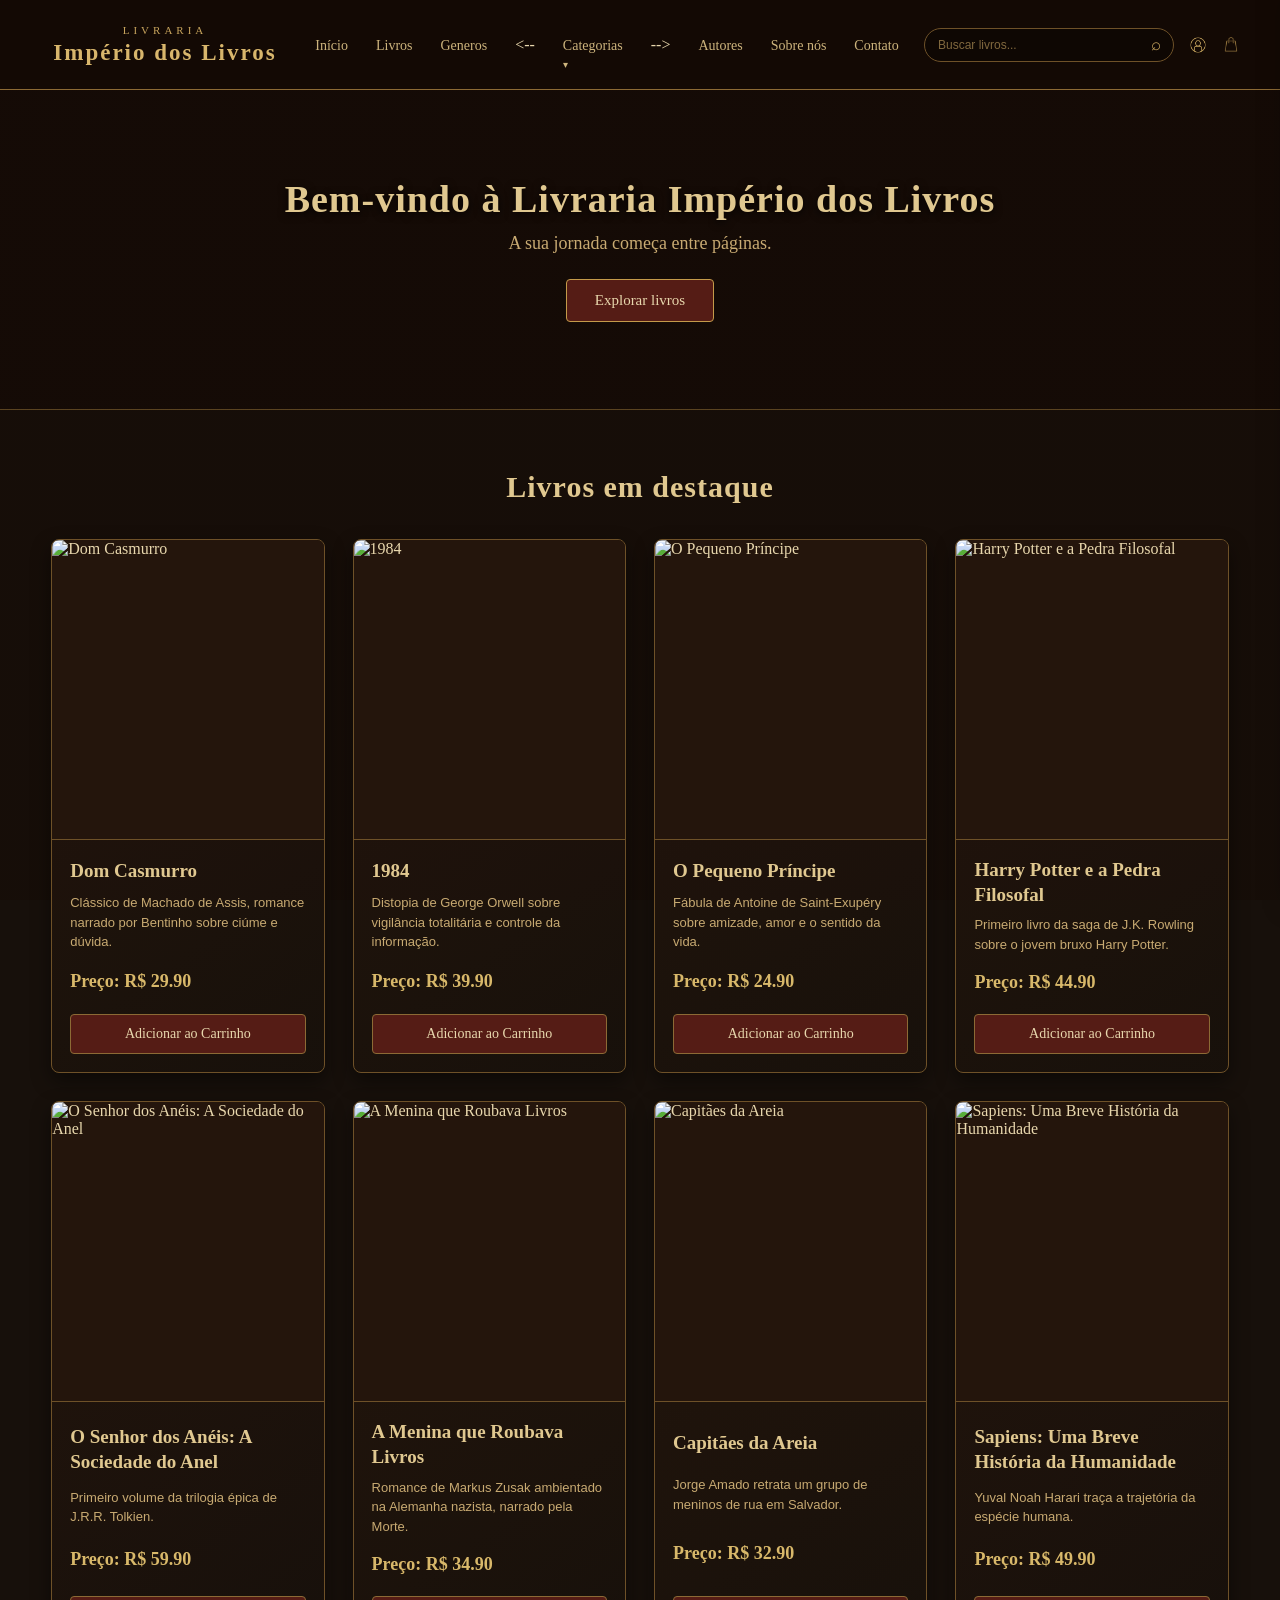
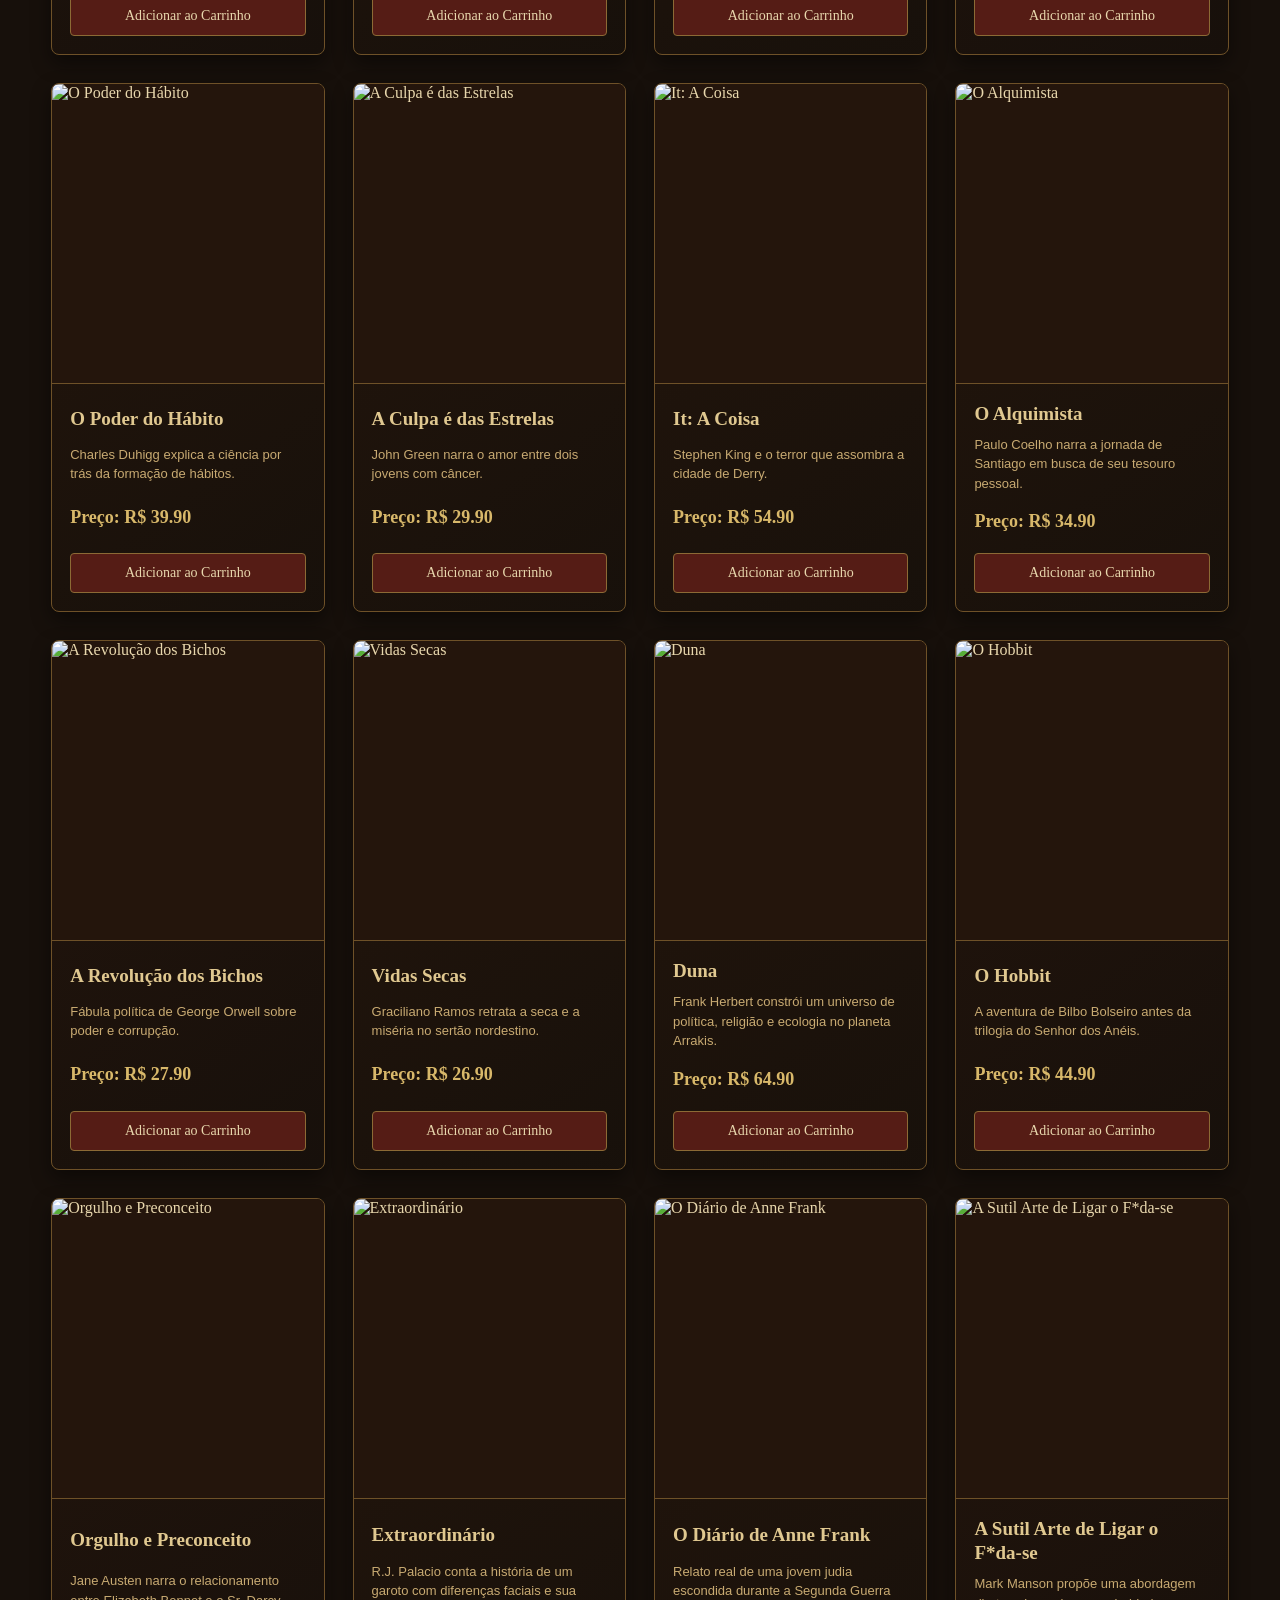
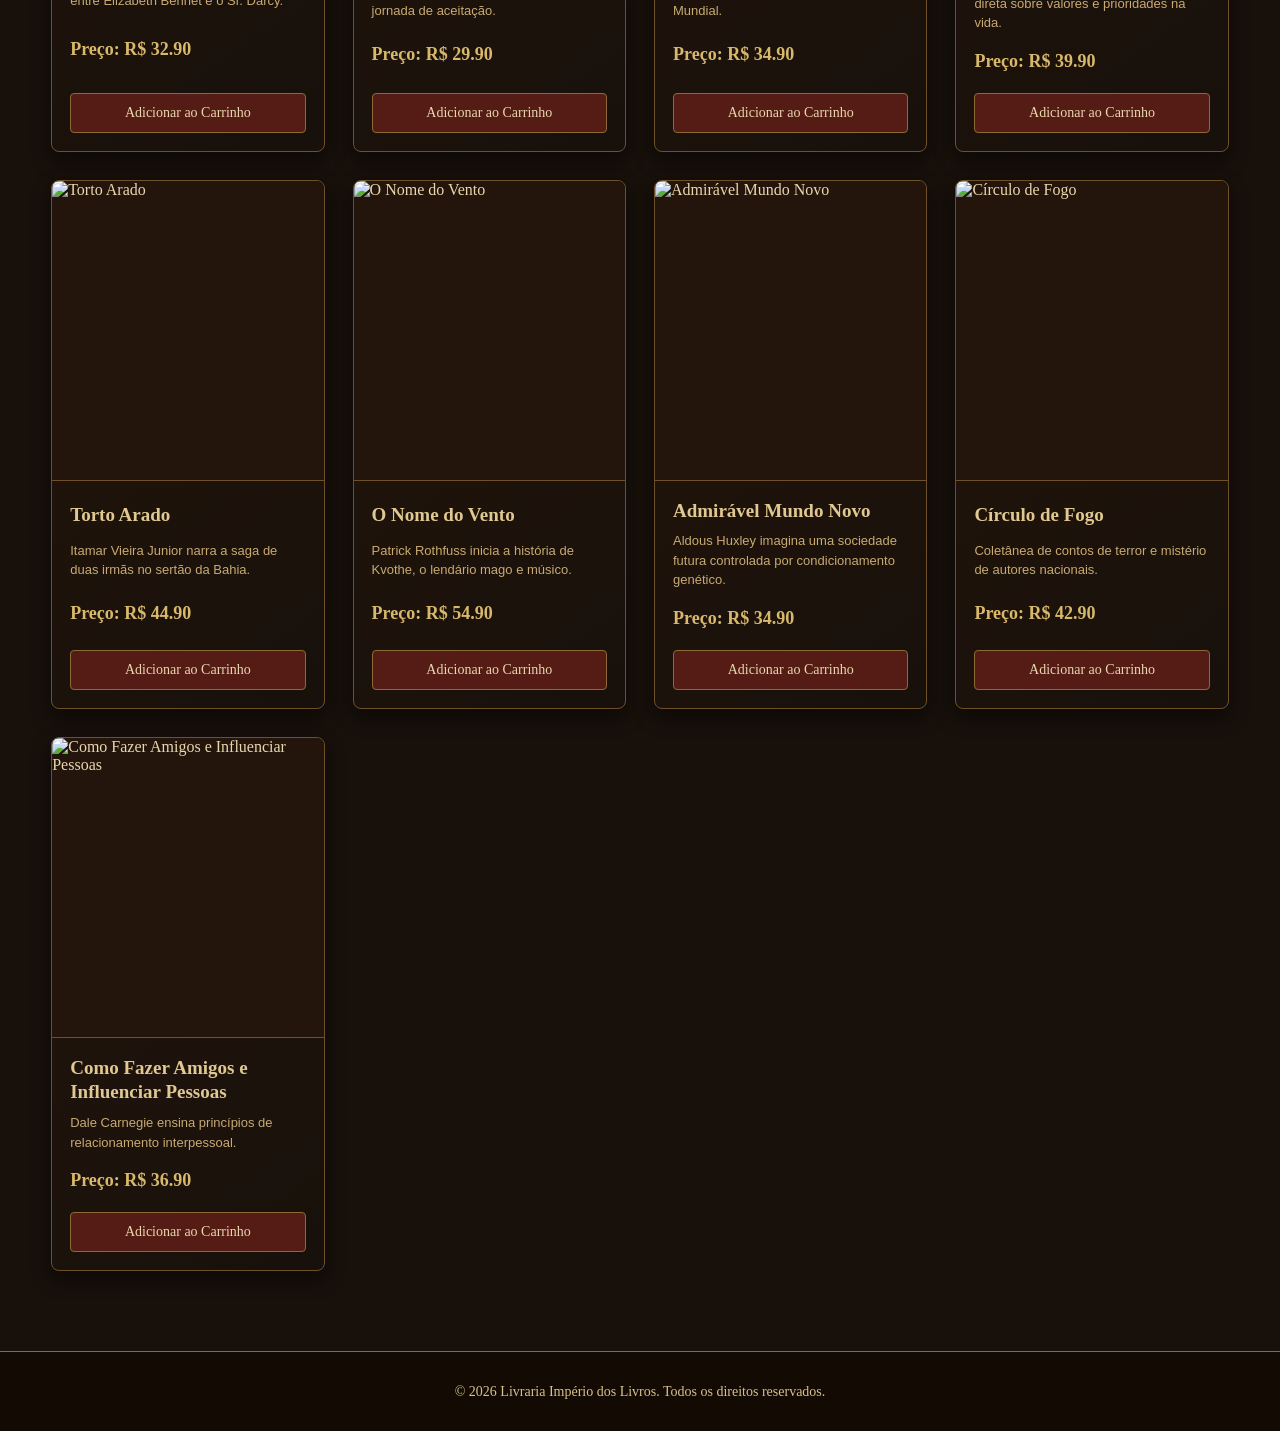
==== commit 6d97f4d0: "Merge branch 'main' into barbon" ====
--- a/index.html
+++ b/index.html
@@ -3,7 +3,7 @@
   <head>
     <meta charset="UTF-8" />
     <meta name="viewport" content="width=device-width, initial-scale=1.0" />
-    <title>Império dos Livros</title>
+    <title>𝑰𝒎𝒑𝒆́𝒓𝒊𝒐 𝒅𝒐𝒔 𝑳𝒊𝒗𝒓𝒐𝒔</title>
     <link rel="stylesheet" href="style.css" />
   </head>
   <body>
@@ -11,7 +11,7 @@
       <!-- Logo -->
       <div class="logo">
         <span>LIVRARIA</span>
-        <h1>Imperio dos Livros</h1>
+        <h1>Império dos Livros</h1>
       </div>
 
       <!-- Menu -->
@@ -32,6 +32,12 @@
                     </div>
                 </div>
             </li>
+        <--
+          <li class="menu-categorias">
+            <a href="#" id="link-categorias">Categorias</a>
+            <ul id="dropdown-categorias" class="dropdown-categorias"></ul>
+          </li>
+        -->
           <li><a href="#">Autores</a></li>
           <li><a href="#">Sobre nós</a></li>
           <li><a href="#">Contato</a></li>
@@ -43,11 +49,14 @@
         <div class="search">
           <input type="text" placeholder="Buscar livros..." />
           <button>⌕</button>
-        </div>
+        </div>   
+        <a href="#" class="icon2">
+          <img src="./imagens/usuarioDourado-removebg-preview.png" alt="Usuario">
+        </a>
 
-        <a href="#" class="icon">♙</a>
-        <a href="#" class="icon">♡</a>
-        <a href="carrinho/index.html" class="icon">🛒</a>
+        <a href="#" class="icon2" id="btn-carrinho">
+          <img src="./imagens/bolsaDeCompra.png" alt="Abrir carrinho">
+        </a>
       </div>
     </header>
 
@@ -64,14 +73,47 @@
         <ul id="lista-livros"></ul>
       </section>
     </main>
-
+    
     <footer class="footer">
       <p>
         &copy; 2026 Livraria Império dos Livros. Todos os direitos reservados.
       </p>
     </footer>
 
+    <aside id="carrinho" class="carrinho">
+
+      <div class="carrinho-header">
+          <h2>Seu Carrinho</h2>
+
+          <button id="fechar-carrinho" class="fechar-carrinho">
+              ×
+          </button>
+      </div>
+
+      <div id="lista-carrinho" class="lista-carrinho">
+          <!-- produtos aparecerão aqui -->
+      </div>
+
+      <div class="carrinho-footer">
+
+          <div class="carrinho-total">
+              <span>Total:</span>
+              <strong id="valor-total">R$ 0,00</strong>
+          </div>
+
+          <button class="btn-finalizar">
+              Finalizar compra
+          </button>
+
+      </div>
+
+    </aside>
+
+    <div id="overlay-carrinho" class="overlay-carrinho"></div>
+
     <script type="module" src="livros.js"></script>
     <script type="module" src="renderizar-livros.js"></script>
+    <script type="module" src="renderizar-carrinho.js"></script>
+    <script src="script.js"></script>
   </body>
-</html>
+</html>
--- a/style.css
+++ b/style.css
@@ -1,17 +1,17 @@
 /* ---------------------------------------------------------
    𝑷𝑨𝑳𝑬𝑻𝑨 𝑫𝑬 𝑪𝑶𝑹𝑬𝑺
    ---------------------------------------------------------
-
-   Fundo:             #17100B
-   Madeira:            #24150C
-   Pergaminho:         #C8AA72
-   Pergaminho claro:   #E0C890
-   Dourado:            #C49A4A
-   Dourado claro:      #D8B86A
-   Vinho:              #551C15
-   Texto claro:        #E8D7AD
-   Texto escuro:       #29180D
---------------------------------------------------------- */
+---------------------------------
+   Fundo:           |  #17100B  |
+   Madeira:         |   #24150C |
+   Pergaminho:      |   #C8AA72 |
+   Pergaminho claro:|   #E0C890 |
+   Dourado:         |   #C49A4A |
+   Dourado claro:   |   #D8B86A |
+   Vinho:           |   #551C15 |
+   Texto claro:     |   #E8D7AD |
+   Texto escuro:    |   #29180D |
+--------------------------------- */
 
 /* dropdown genero menu */
 .dropbtn {
@@ -318,6 +318,28 @@
     transform: scale(1.15);
 }
 
+.icon2 {
+    display: flex;
+    align-items: center;
+    justify-content: center;
+    text-decoration: none;
+
+    transition: 0.3s ease;
+}
+
+.icon2 img {
+    width: 18px;
+    height: 18px;
+    object-fit: contain;
+    display: block;
+    
+}
+
+.icon2:hover {
+    transform: scale(1.15);
+    
+}
+
 
 /* C̳O̳N̳T̳E̳Ú̳D̳O̳ P̳R̳I̳N̳C̳I̳P̳A̳L̳ */
 
@@ -433,6 +455,97 @@
 }
 
 
+/* 𝑫𝑹𝑶𝑷𝑫𝑶𝑾𝑵 𝑫𝑬 𝑪𝑨𝑻𝑬𝑮𝑶𝑹𝑰𝑨𝑺 (𝒏𝒐 𝒎𝒆𝒏𝒖) */
+
+.menu-categorias {
+    position: relative;
+}
+
+.menu-categorias > a::after {
+    content: " ▾";
+
+    font-size: 10px;
+}
+
+.dropdown-categorias {
+    position: absolute;
+    top: 100%;
+    left: 50%;
+
+    transform: translate(-50%, -8px);
+
+    min-width: 200px;
+    max-height: 320px;
+
+    overflow-y: auto;
+
+    list-style: none;
+
+    background: rgba(20, 10, 5, 0.98);
+
+    border: 1px solid #6E5128;
+    border-radius: 6px;
+
+    box-shadow: 0 14px 30px rgba(0, 0, 0, 0.5);
+
+    padding: 8px 0;
+
+    opacity: 0;
+    visibility: hidden;
+
+    transition:
+        opacity 0.25s ease,
+        transform 0.25s ease,
+        visibility 0.25s ease;
+
+    z-index: 1100;
+}
+
+.menu-categorias:hover .dropdown-categorias,
+.dropdown-categorias.aberto {
+    opacity: 1;
+    visibility: visible;
+
+    transform: translate(-50%, 6px);
+}
+
+.item-categoria {
+    display: block;
+
+    width: 100%;
+
+    padding: 9px 20px;
+
+    border: none;
+
+    background: transparent;
+
+    color: #CDB47D;
+
+    font-family: Georgia, serif;
+
+    font-size: 13px;
+
+    text-align: left;
+
+    cursor: pointer;
+
+    transition: 0.2s ease;
+}
+
+.item-categoria:hover {
+    background: rgba(196, 154, 74, 0.12);
+
+    color: #E6C875;
+}
+
+.item-categoria.ativo {
+    color: #E0C890;
+
+    font-weight: bold;
+}
+
+
 /* 𝐋𝐈𝐒𝐓𝐀 𝐃𝐄 𝐋𝐈𝐕𝐑𝐎𝐒 */
 
 #lista-livros {
@@ -451,6 +564,22 @@
 
 #lista-livros li {
     min-width: 0;
+}
+
+/* Mensagem de busca sem resultados */
+
+.sem-resultados {
+    grid-column: 1 / -1;
+
+    padding: 50px 20px;
+
+    text-align: center;
+
+    color: #c8aa72;
+
+    font-family: Arial, sans-serif;
+
+    font-size: 15px;
 }
 
 .card {
@@ -617,6 +746,386 @@
     text-align: center;
 }
 
+/* =========================================
+   CARRINHO LATERAL
+========================================= */
+
+.carrinho {
+    position: fixed;
+    top: 0;
+    right: -420px;
+
+    width: 400px;
+    max-width: 90%;
+
+    height: 100vh;
+
+    background: #24150c;
+
+    border-left: 1px solid #c49a4a;
+
+    box-shadow: -8px 0 25px rgba(0, 0, 0, 0.6);
+
+    z-index: 2000;
+
+    display: flex;
+    flex-direction: column;
+
+    transition: right 0.35s ease;
+}
+
+
+/* Carrinho aberto */
+
+.carrinho.aberto {
+    right: 0;
+}
+
+
+/* Cabeçalho */
+
+.carrinho-header {
+    display: flex;
+    align-items: center;
+    justify-content: space-between;
+
+    padding: 22px;
+
+    background: rgba(20, 10, 5, 0.97);
+
+    border-bottom: 1px solid #8c6a35;
+}
+
+
+.carrinho-header h2 {
+    margin: 0;
+
+    color: #e0c890;
+
+    font-family: Georgia, serif;
+
+    font-size: 24px;
+}
+
+
+/* Botão fechar */
+
+.fechar-carrinho {
+    border: none;
+
+    background: transparent;
+
+    color: #c7a45d;
+
+    font-size: 32px;
+
+    cursor: pointer;
+
+    transition: 0.3s ease;
+}
+
+
+.fechar-carrinho:hover {
+    color: #f0d17c;
+
+    transform: scale(1.1);
+}
+
+
+/* Lista */
+
+.lista-carrinho {
+    flex: 1;
+
+    overflow-y: auto;
+
+    padding: 20px;
+}
+
+
+/* Produto dentro do carrinho */
+
+.item-carrinho {
+    display: flex;
+
+    align-items: flex-start;
+
+    gap: 15px;
+
+    padding: 15px 0;
+
+    border-bottom: 1px solid rgba(196, 154, 74, 0.3);
+}
+
+
+/* Botão de remover item do carrinho */
+
+.btn-remover {
+    border: none;
+
+    background: transparent;
+
+    color: #c7a45d;
+
+    font-size: 20px;
+    line-height: 1;
+
+    cursor: pointer;
+
+    transition: 0.3s ease;
+}
+
+.btn-remover:hover {
+    color: #e06a5a;
+
+    transform: scale(1.15);
+}
+
+
+/* Mensagem de carrinho vazio */
+
+.carrinho-vazio {
+    padding: 30px 10px;
+
+    text-align: center;
+
+    color: #c8aa72;
+
+    font-family: Arial, sans-serif;
+
+    font-size: 14px;
+}
+
+
+/* =========================================
+   MENSAGEM (TOAST) DE FINALIZAÇÃO DE COMPRA
+========================================= */
+
+.toast-carrinho {
+    position: fixed;
+
+    left: 50%;
+    bottom: 40px;
+
+    transform: translate(-50%, 20px);
+
+    max-width: 90%;
+
+    padding: 14px 26px;
+
+    background: rgba(20, 10, 5, 0.97);
+
+    border: 1px solid #c49a4a;
+
+    border-radius: 6px;
+
+    color: #e8d7ad;
+
+    font-family: Georgia, serif;
+
+    font-size: 15px;
+
+    text-align: center;
+
+    box-shadow: 0 10px 30px rgba(0, 0, 0, 0.5);
+
+    opacity: 0;
+
+    z-index: 3000;
+
+    transition: opacity 0.35s ease, transform 0.35s ease;
+
+    pointer-events: none;
+}
+
+.toast-carrinho.visivel {
+    opacity: 1;
+
+    transform: translate(-50%, 0);
+}
+
+.toast-carrinho.toast-aviso {
+    border-color: #8c6a35;
+
+    color: #d8b86a;
+}
+
+
+/* Imagem do produto */
+
+.item-carrinho img {
+    width: 70px;
+    height: 95px;
+
+    object-fit: cover;
+
+    border: 1px solid #6e5128;
+
+    border-radius: 4px;
+}
+
+
+/* Informações */
+
+.item-carrinho-info {
+    flex: 1;
+}
+
+
+.item-carrinho-info h3 {
+    margin-bottom: 8px;
+
+    color: #e0c890;
+
+    font-size: 16px;
+}
+
+
+.item-carrinho-info p {
+    margin-bottom: 5px;
+
+    color: #c8aa72;
+
+    font-family: Arial, sans-serif;
+
+    font-size: 13px;
+}
+
+
+/* Quantidade */
+
+.quantidade-carrinho {
+    display: flex;
+
+    align-items: center;
+
+    gap: 8px;
+
+    margin-top: 8px;
+}
+
+
+.quantidade-carrinho button {
+    width: 25px;
+    height: 25px;
+
+    border: 1px solid #8c6a35;
+
+    background: #551c15;
+
+    color: #e8d7ad;
+
+    cursor: pointer;
+
+    border-radius: 3px;
+}
+
+
+.quantidade-carrinho span {
+    color: #e0c890;
+
+    min-width: 20px;
+
+    text-align: center;
+}
+
+
+/* Rodapé do carrinho */
+
+.carrinho-footer {
+    padding: 20px;
+
+    background: rgba(20, 10, 5, 0.97);
+
+    border-top: 1px solid #8c6a35;
+}
+
+
+/* Total */
+
+.carrinho-total {
+    display: flex;
+
+    justify-content: space-between;
+
+    margin-bottom: 15px;
+
+    color: #c8aa72;
+
+    font-size: 18px;
+}
+
+
+.carrinho-total strong {
+    color: #d8b86a;
+}
+
+
+/* Botão finalizar */
+
+.btn-finalizar {
+    width: 100%;
+
+    padding: 13px;
+
+    border: 1px solid #c49a4a;
+
+    border-radius: 4px;
+
+    background: #551c15;
+
+    color: #e8d7ad;
+
+    font-family: Georgia, serif;
+
+    font-size: 15px;
+
+    cursor: pointer;
+
+    transition: 0.3s ease;
+}
+
+
+.btn-finalizar:hover {
+    background: #6b241b;
+
+    border-color: #d8b86a;
+
+    transform: translateY(-2px);
+}
+
+
+/* =========================================
+   FUNDO ESCURO
+========================================= */
+
+.overlay-carrinho {
+    position: fixed;
+
+    inset: 0;
+
+    background: rgba(0, 0, 0, 0.55);
+
+    z-index: 1500;
+
+    opacity: 0;
+
+    visibility: hidden;
+
+    transition:
+        opacity 0.35s ease,
+        visibility 0.35s ease;
+}
+
+
+.overlay-carrinho.aberto {
+    opacity: 1;
+
+    visibility: visible;
+}
+
+
+
 
 /* 𝑹𝑬𝑺𝑷𝑶𝑵𝑺𝑰𝑽𝑰𝑫𝑨𝑫𝑬 */
 
@@ -643,37 +1152,67 @@
 @media (max-width: 850px) {
 
     .header {
-        flex-wrap: wrap;
-
+        flex-direction: column;
         justify-content: center;
-
+        align-items: center;
         gap: 15px;
-
-        padding: 15px;
+        padding: 15px 15px 18px;
     }
 
     .logo {
         width: 100%;
     }
 
+    .logo h1 {
+        font-size: 22px;
+    }
+
     .menu {
         order: 3;
-
         width: 100%;
     }
 
     .menu ul {
+        display: flex;
         flex-wrap: wrap;
-
+        justify-content: center;
+        align-items: center;
+        gap: 12px 18px;
+    }
+
+    /* Em telas menores o menu quebra em várias linhas, então a posição do
+       link "Categorias" varia — o dropdown fica "preso" ao header inteiro
+       (via --header-height, atualizado no script.js) em vez de ficar
+       centralizado embaixo do link, evitando cortar nas bordas da tela */
+    .dropdown-categorias {
+        position: fixed;
+
+        top: var(--header-height, 150px);
+        left: 50%;
+
+        transform: translate(-50%, -8px);
+
+        width: min(90vw, 260px);
+        max-width: 90vw;
+        max-height: min(60vh, 320px);
+    }
+
+    .menu-categorias:hover .dropdown-categorias,
+    .dropdown-categorias.aberto {
+        transform: translate(-50%, 0);
+    }
+
+    .item-categoria {
+        text-align: center;
+    }
+
+    .header-actions {
+        order: 2;
+        position: static;
+        display: flex;
+        align-items: center;
+        justify-content: center;
         gap: 15px;
-    }
-
-    .header-actions {
-        position: absolute;
-
-        right: 20px;
-
-        top: 25px;
     }
 
     .search {
@@ -727,3 +1266,21 @@
     }
 }
 
+/* =========================================
+   RESPONSIVIDADE DO CARRINHO
+========================================= */
+
+@media (max-width: 600px) {
+
+    .carrinho {
+        width: 100%;
+        max-width: 100%;
+
+        right: -100%;
+    }
+
+    .carrinho.aberto {
+        right: 0;
+    }
+
+}
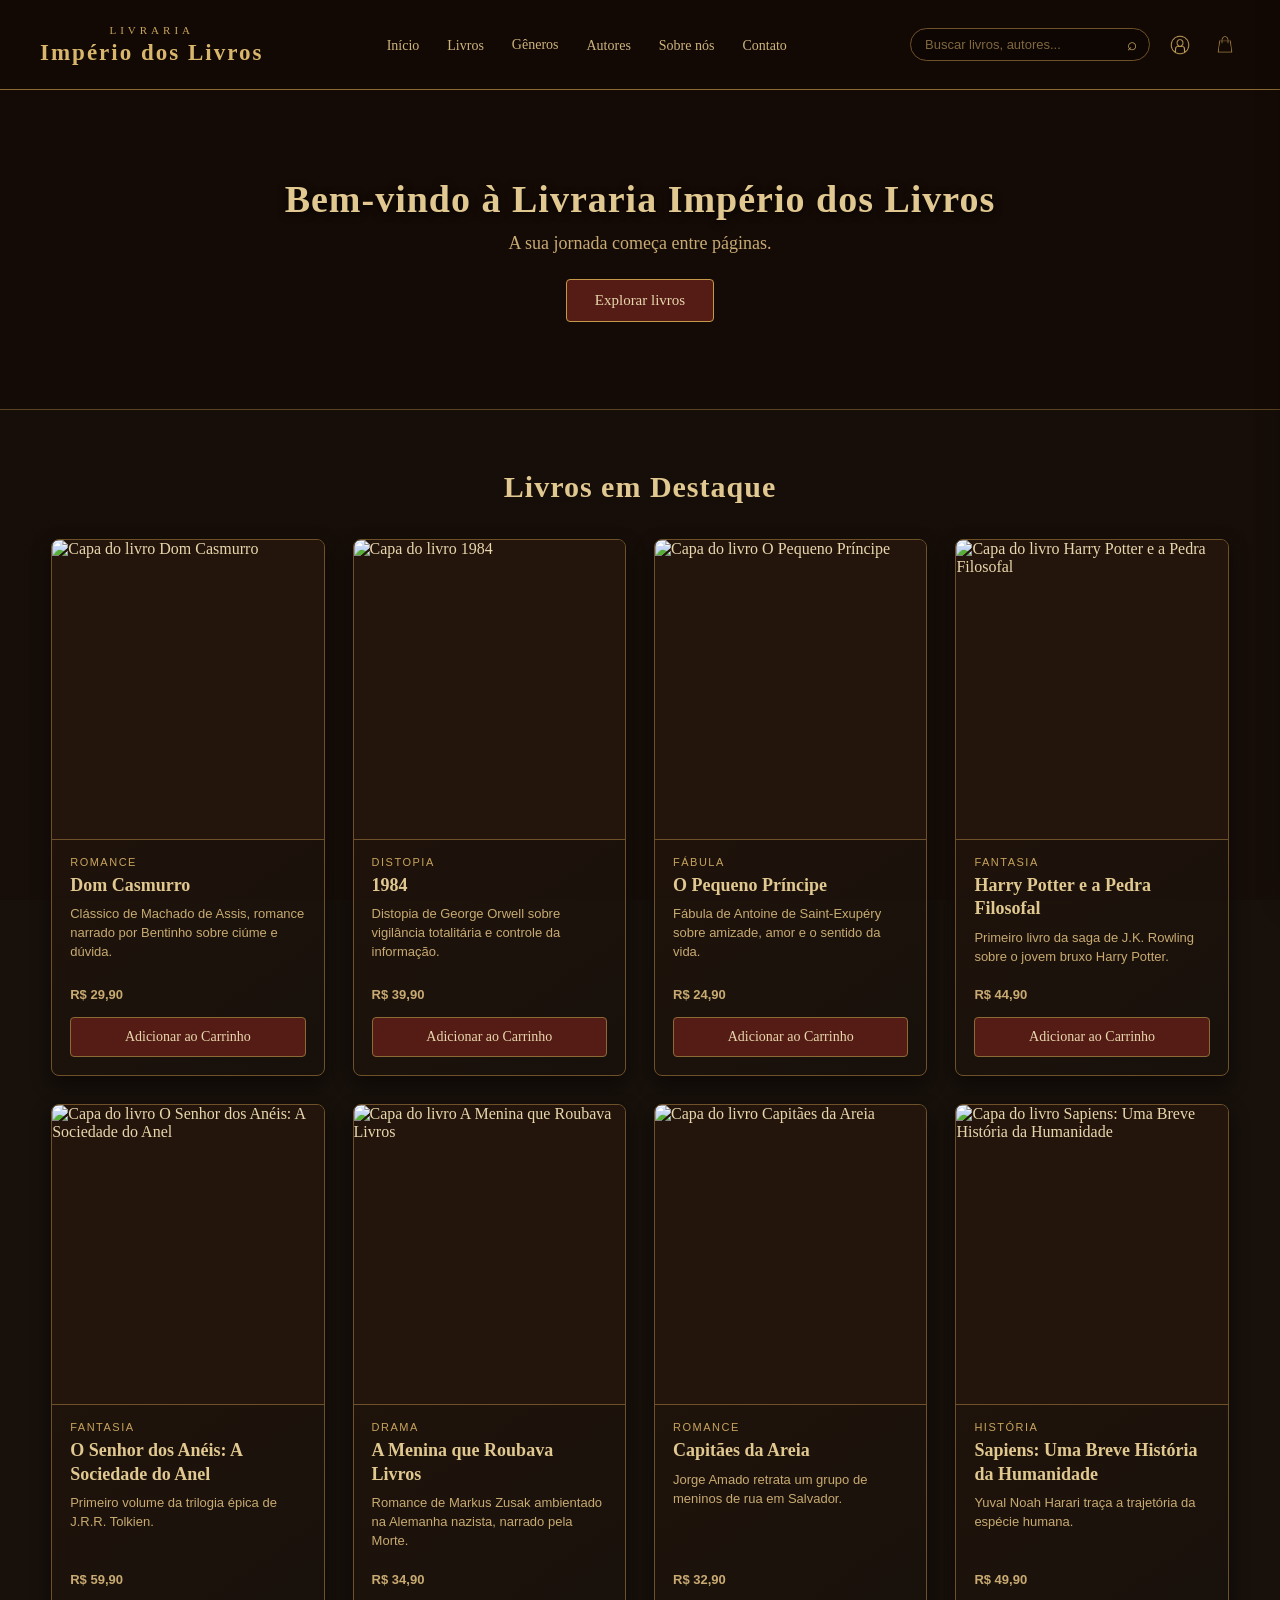
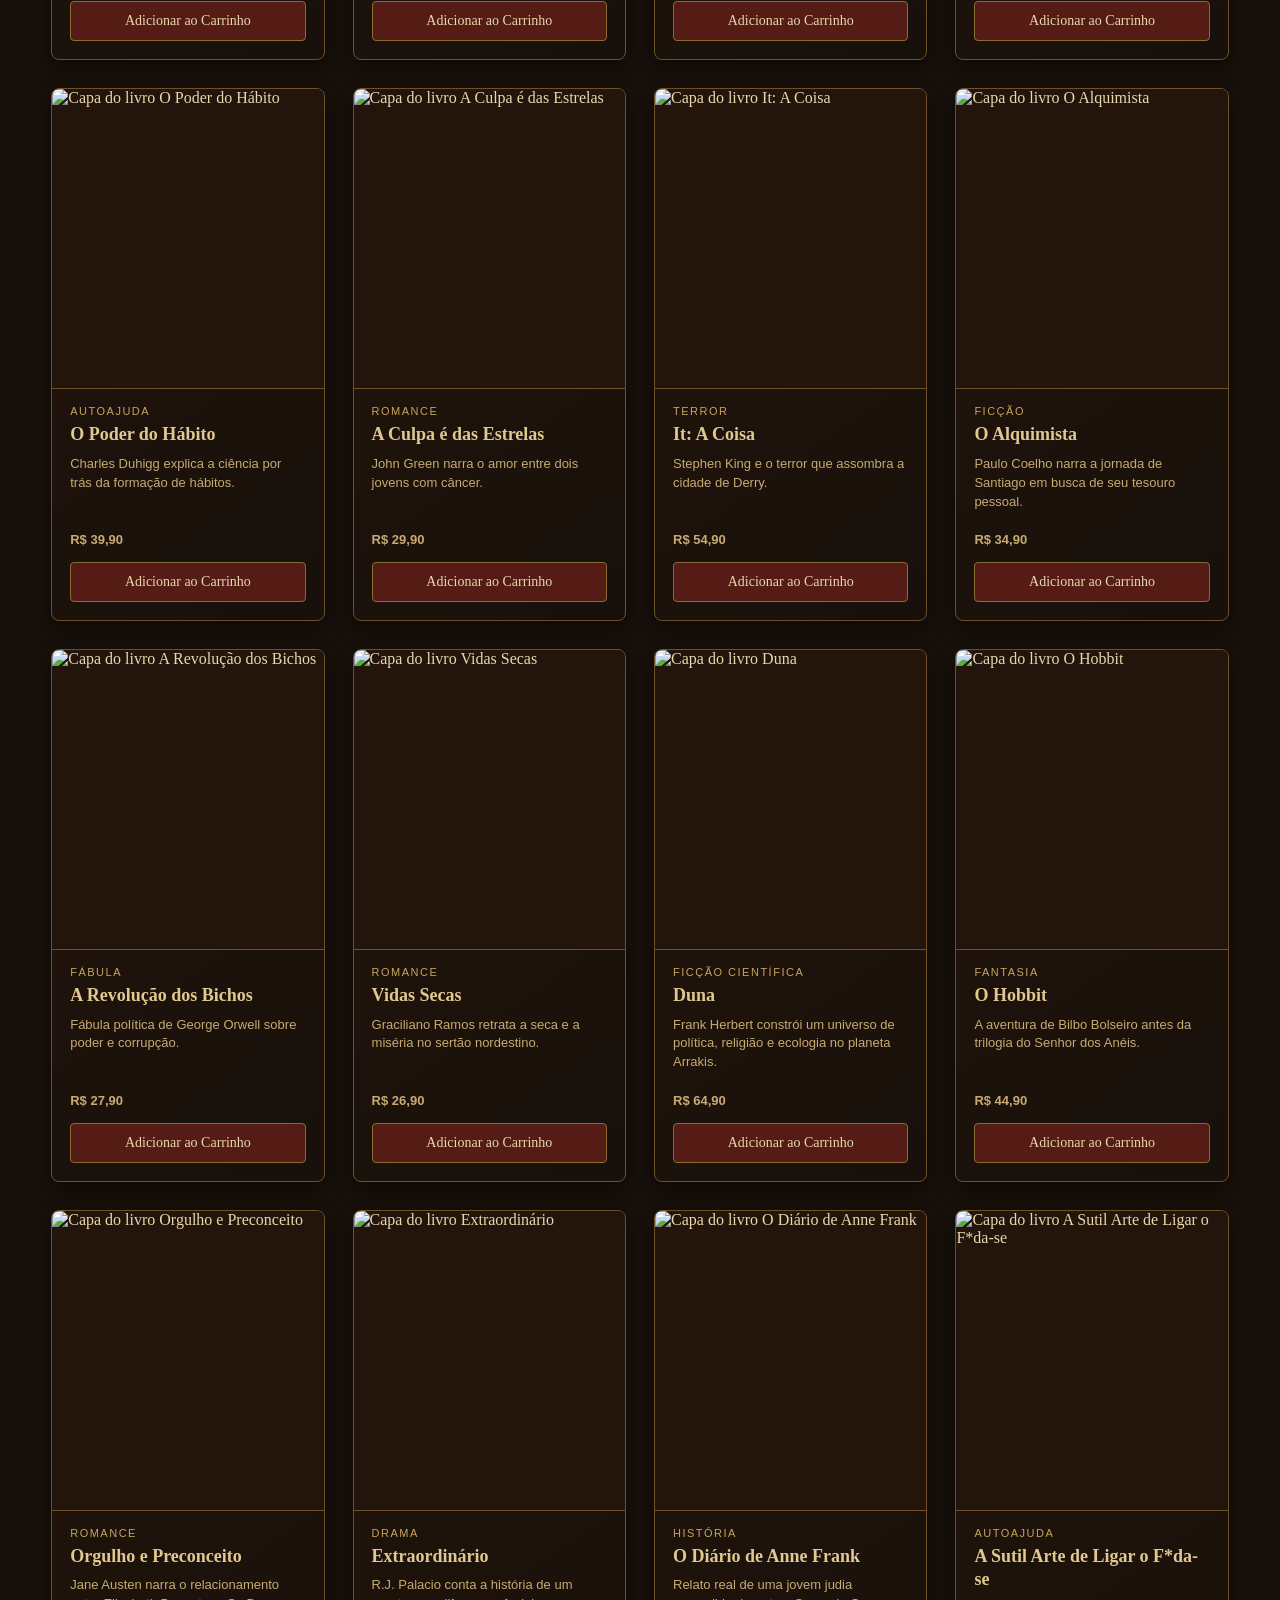
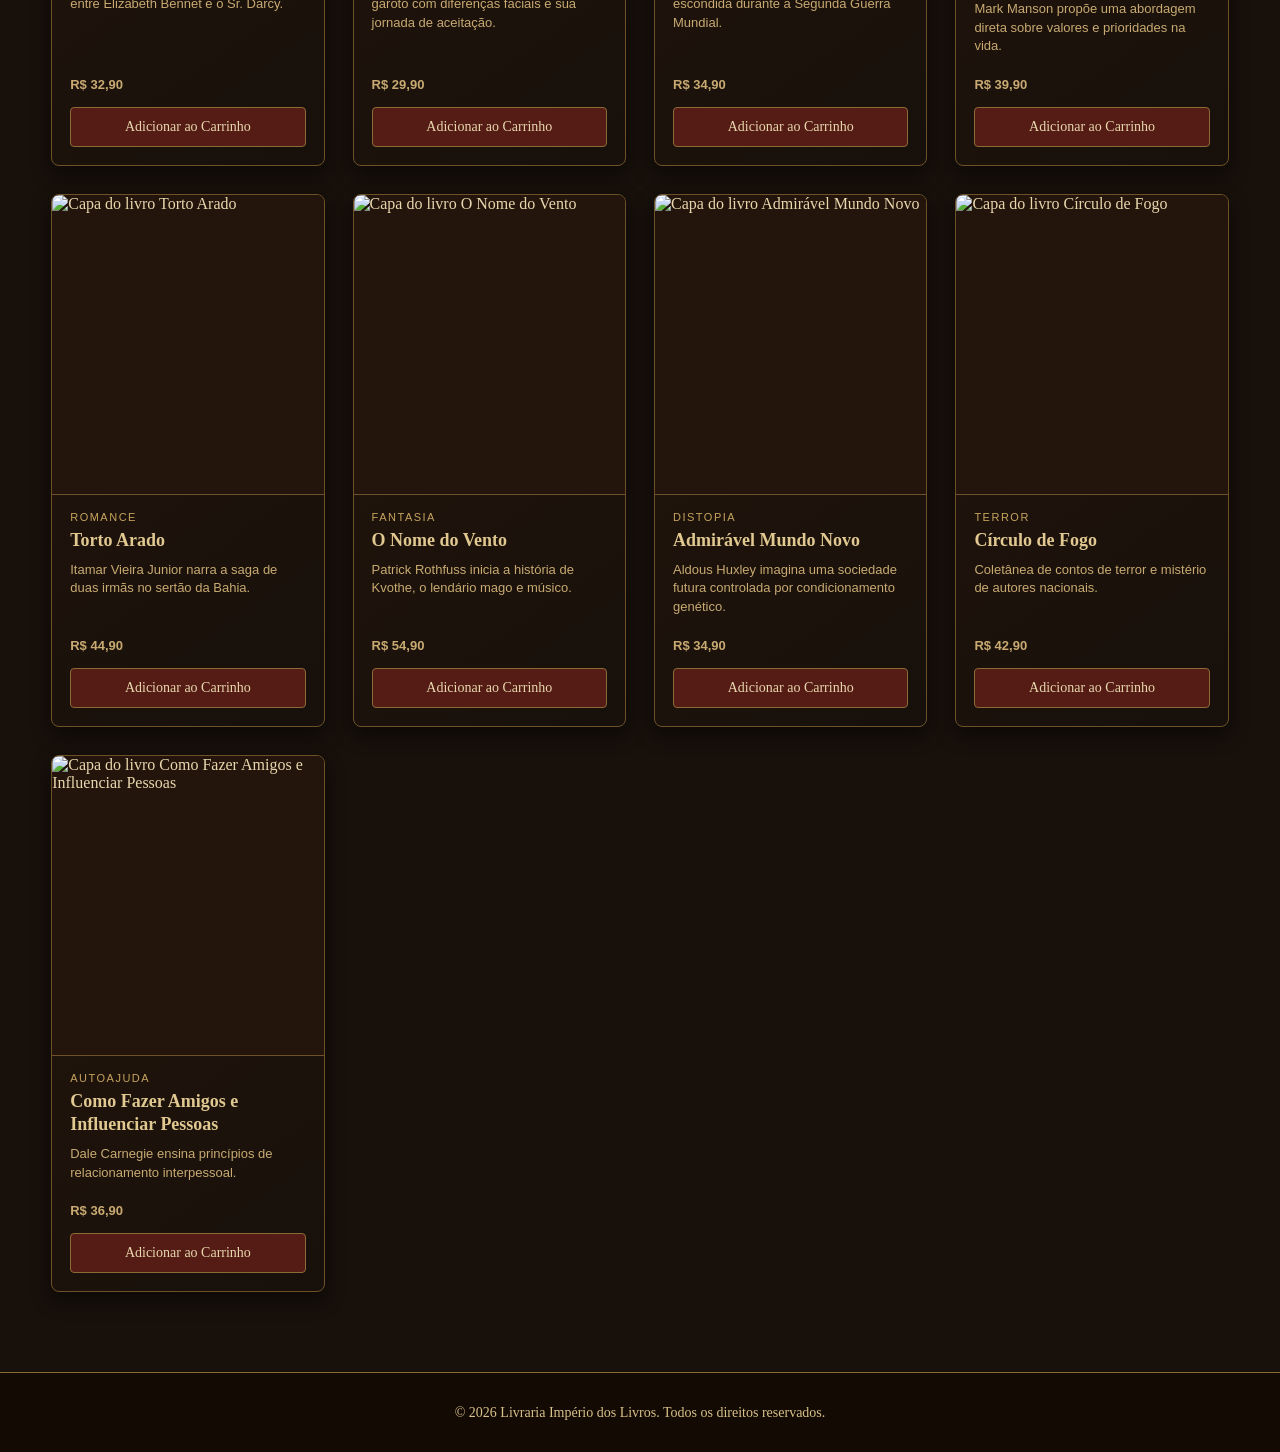
==== commit 200c47b4: "refactor: reorganizando a lógica e adicionando toast" ====
--- a/index.html
+++ b/index.html
@@ -1,119 +1,110 @@
 <!doctype html>
-<html lang="en">
-  <head>
-    <meta charset="UTF-8" />
-    <meta name="viewport" content="width=device-width, initial-scale=1.0" />
-    <title>𝑰𝒎𝒑𝒆́𝒓𝒊𝒐 𝒅𝒐𝒔 𝑳𝒊𝒗𝒓𝒐𝒔</title>
-    <link rel="stylesheet" href="style.css" />
-  </head>
-  <body>
-    <header class="header">
-      <!-- Logo -->
-      <div class="logo">
-        <span>LIVRARIA</span>
-        <h1>Império dos Livros</h1>
+<html lang="pt-BR">
+
+<head>
+  <meta charset="UTF-8" />
+  <meta name="viewport" content="width=device-width, initial-scale=1.0" />
+  <title>Império dos Livros | Livraria Online</title>
+  <link rel="stylesheet" href="style.css" />
+</head>
+
+<body>
+  <header class="header">
+    <div class="logo">
+      <span>LIVRARIA</span>
+      <h1>Império dos Livros</h1>
+    </div>
+
+    <nav class="menu" aria-label="Navegação Principal">
+      <ul>
+        <li><a href="#">Início</a></li>
+        <li><a href="#catalogo">Livros</a></li>
+        <li>
+          <div class="dropdown">
+            <button class="dropbtn" type="button" aria-haspopup="true">Gêneros</button>
+            <div class="dropdown-content">
+              <a href="#catalogo" data-genero="Todos">Todos os Livros</a>
+              <a href="#catalogo" data-genero="Romance">Romance</a>
+              <a href="#catalogo" data-genero="Distopia">Distopia</a>
+              <a href="#catalogo" data-genero="Fábula">Fábula</a>
+              <a href="#catalogo" data-genero="Fantasia">Fantasia</a>
+              <a href="#catalogo" data-genero="História">História</a>
+              <a href="#catalogo" data-genero="Terror">Terror</a>
+              <a href="#catalogo" data-genero="Ficção Científica">Ficção Científica</a>
+              <a href="#catalogo" data-genero="Autoajuda">Autoajuda</a>
+              <a href="#catalogo" data-genero="Drama">Drama</a>
+            </div>
+          </div>
+        </li>
+        <li><a href="#catalogo">Autores</a></li>
+        <li><a href="#hero">Sobre nós</a></li>
+        <li><a href="#catalogo">Contato</a></li>
+      </ul>
+    </nav>
+
+    <div class="header-actions">
+      <div class="search">
+        <input type="search" id="input-busca" placeholder="Buscar livros, autores..."
+          aria-label="Buscar livros no catálogo" />
+        <button id="btn-busca" type="button" aria-label="Pesquisar">⌕</button>
       </div>
 
-      <!-- Menu -->
-      <nav class="menu">
-        <ul>
-          <li><a href="#">Início</a></li>
-          <li><a href="#">Livros</a></li>
-          <li>
-                <div class="dropdown" >
-                    <button class="dropbtn" type="button">Generos</button>
-                    <div class="dropdown-content">
-                        <a href="#" data-genero="Todos">Todos</a>
-                        <a href="#" data-genero="Romance">Romance</a>
-                        <a href="#" data-genero="Distopia">Distopia</a>
-                        <a href="#" data-genero="Fábula">Fábula</a>
-                        <a href="#" data-genero="Fantasia">Fantasia</a>
-                        <a href="#" data-genero="História">História</a>
-                    </div>
-                </div>
-            </li>
-        <--
-          <li class="menu-categorias">
-            <a href="#" id="link-categorias">Categorias</a>
-            <ul id="dropdown-categorias" class="dropdown-categorias"></ul>
-          </li>
-        -->
-          <li><a href="#">Autores</a></li>
-          <li><a href="#">Sobre nós</a></li>
-          <li><a href="#">Contato</a></li>
-        </ul>
-      </nav>
+      <a href="#" class="icon2" aria-label="Perfil do Usuário">
+        <img src="./imagens/usuarioDourado-removebg-preview.png" alt="Usuário" />
+      </a>
 
-      <!-- Busca e ações -->
-      <div class="header-actions">
-        <div class="search">
-          <input type="text" placeholder="Buscar livros..." />
-          <button>⌕</button>
-        </div>   
-        <a href="#" class="icon2">
-          <img src="./imagens/usuarioDourado-removebg-preview.png" alt="Usuario">
-        </a>
+      <button class="icon2 btn-carrinho-toggle" id="btn-carrinho" type="button" aria-label="Abrir carrinho">
+        <img src="./imagens/bolsaDeCompra.png" alt="" />
+        <span class="badge-carrinho" id="badge-carrinho" style="display: none;">0</span>
+      </button>
+    </div>
+  </header>
 
-        <a href="#" class="icon2" id="btn-carrinho">
-          <img src="./imagens/bolsaDeCompra.png" alt="Abrir carrinho">
-        </a>
-      </div>
-    </header>
+  <main id="root">
+    <section class="hero" id="hero">
+      <h2>Bem-vindo à Livraria Império dos Livros</h2>
+      <p>A sua jornada começa entre páginas.</p>
+      <button id="btn-explorar" type="button">Explorar livros</button>
+    </section>
 
-    <main id="root">
-      <section class="hero" id="hero">
-        <h2>Bem-vindo à Livraria Império dos Livros</h2>
-        <p>A sua jornada começa entre páginas.</p>
-        <button>Explorar livros</button>
-      </section>
+    <section class="catalogo" id="catalogo">
+      <h2 id="titulo-catalogo">Livros em Destaque</h2>
+      <ul id="lista-livros"></ul>
+    </section>
+  </main>
 
-      <section class="catalogo" id="catalogo">
-        <h2 id="titulo-catalogo">Livros em destaque</h2>
+  <footer class="footer">
+    <p>&copy; 2026 Livraria Império dos Livros. Todos os direitos reservados.</p>
+  </footer>
 
-        <ul id="lista-livros"></ul>
-      </section>
-    </main>
-    
-    <footer class="footer">
-      <p>
-        &copy; 2026 Livraria Império dos Livros. Todos os direitos reservados.
-      </p>
-    </footer>
+  <!-- Carrinho Lateral (Drawer Modal) -->
+  <aside id="carrinho" class="carrinho" aria-label="Carrinho de Compras">
+    <div class="carrinho-header">
+      <h2>Seu Carrinho</h2>
+      <button id="fechar-carrinho" class="fechar-carrinho" type="button" aria-label="Fechar carrinho">
+        &times;
+      </button>
+    </div>
 
-    <aside id="carrinho" class="carrinho">
+    <div id="lista-carrinho" class="lista-carrinho">
+    </div>
 
-      <div class="carrinho-header">
-          <h2>Seu Carrinho</h2>
-
-          <button id="fechar-carrinho" class="fechar-carrinho">
-              ×
-          </button>
+    <div class="carrinho-footer">
+      <div class="carrinho-total">
+        <span>Total:</span>
+        <strong id="valor-total">R$ 0,00</strong>
       </div>
 
-      <div id="lista-carrinho" class="lista-carrinho">
-          <!-- produtos aparecerão aqui -->
-      </div>
+      <button class="btn-finalizar" type="button">
+        Finalizar compra
+      </button>
+    </div>
+  </aside>
 
-      <div class="carrinho-footer">
+  <!-- Overlay escuro de fundo ao abrir carrinho -->
+  <div id="overlay-carrinho" class="overlay-carrinho" tabindex="-1"></div>
 
-          <div class="carrinho-total">
-              <span>Total:</span>
-              <strong id="valor-total">R$ 0,00</strong>
-          </div>
+  <script type="module" src="./js/app.js"></script>
+</body>
 
-          <button class="btn-finalizar">
-              Finalizar compra
-          </button>
-
-      </div>
-
-    </aside>
-
-    <div id="overlay-carrinho" class="overlay-carrinho"></div>
-
-    <script type="module" src="livros.js"></script>
-    <script type="module" src="renderizar-livros.js"></script>
-    <script type="module" src="renderizar-carrinho.js"></script>
-    <script src="script.js"></script>
-  </body>
-</html>+</html>
--- a/style.css
+++ b/style.css
@@ -1,29 +1,141 @@
+/* =========================================================
+   LIVRARIA IMPÉRIO DOS LIVROS - ESTILOS PRINCIPAIS (SPA)
+   =========================================================
+   Paleta de Cores:
+   - Fundo:             #17100B
+   - Madeira:           #24150C
+   - Pergaminho:        #C8AA72
+   - Pergaminho Claro:  #E0C890
+   - Dourado:           #C49A4A
+   - Dourado Claro:     #D8B86A
+   - Vinho:             #551C15
+   - Vinho Hover:       #6B241B
+   - Texto Claro:       #E8D7AD
+   ========================================================= */
+
 /* ---------------------------------------------------------
-   𝑷𝑨𝑳𝑬𝑻𝑨 𝑫𝑬 𝑪𝑶𝑹𝑬𝑺
-   ---------------------------------------------------------
----------------------------------
-   Fundo:           |  #17100B  |
-   Madeira:         |   #24150C |
-   Pergaminho:      |   #C8AA72 |
-   Pergaminho claro:|   #E0C890 |
-   Dourado:         |   #C49A4A |
-   Dourado claro:   |   #D8B86A |
-   Vinho:           |   #551C15 |
-   Texto claro:     |   #E8D7AD |
-   Texto escuro:    |   #29180D |
---------------------------------- */
-
-/* dropdown genero menu */
+   1. RESET & GERAL
+   --------------------------------------------------------- */
+* {
+  margin: 0;
+  padding: 0;
+  box-sizing: border-box;
+}
+
+html {
+  scroll-behavior: smooth;
+}
+
+body {
+  min-height: 100vh;
+  display: flex;
+  flex-direction: column;
+  background-color: #17100b;
+  color: #e8d7ad;
+  font-family: Georgia, 'Times New Roman', serif;
+  background-image:
+    linear-gradient(rgba(20, 10, 5, 0.45), rgba(20, 10, 5, 0.45)),
+    url("https://c4.wallpaperflare.com/wallpaper/761/692/842/wood-texture-wooden-surface-pattern-wallpaper-preview.jpg");
+  background-attachment: fixed;
+  background-repeat: repeat;
+  background-size: 800px 800px;
+}
+
+/* ---------------------------------------------------------
+   2. HEADER & NAVEGAÇÃO
+   --------------------------------------------------------- */
+.header {
+  width: 100%;
+  min-height: 90px;
+  display: flex;
+  align-items: center;
+  justify-content: space-between;
+  padding: 12px 40px;
+  background: rgba(20, 10, 5, 0.97);
+  border-bottom: 1px solid #8c6a35;
+  position: sticky;
+  top: 0;
+  z-index: 1000;
+  backdrop-filter: blur(8px);
+}
+
+/* Logo */
+.logo {
+  text-align: center;
+  line-height: 1;
+}
+
+.logo span {
+  display: block;
+  margin-bottom: 5px;
+  font-size: 11px;
+  letter-spacing: 4px;
+  color: #c7a45d;
+}
+
+.logo h1 {
+  font-family: Georgia, serif;
+  font-size: 23px;
+  letter-spacing: 2px;
+  color: #d8b66c;
+}
+
+/* Menu */
+.menu {
+  flex: 1;
+}
+
+.menu ul {
+  display: flex;
+  justify-content: center;
+  align-items: center;
+  gap: 28px;
+  list-style: none;
+}
+
+.menu a {
+  position: relative;
+  color: #cdb47d;
+  text-decoration: none;
+  font-size: 14px;
+  transition: color 0.3s ease;
+}
+
+.menu a::after {
+  content: "";
+  position: absolute;
+  left: 0;
+  bottom: -7px;
+  width: 0;
+  height: 1px;
+  background: #d8b86a;
+  transition: width 0.3s ease;
+}
+
+.menu a:hover {
+  color: #e6c875;
+}
+
+.menu a:hover::after {
+  width: 100%;
+}
+
+/* Dropdown de Gêneros */
+.dropdown {
+  position: relative;
+  display: inline-block;
+}
+
 .dropbtn {
   position: relative;
   background: none;
   border: none;
-  color: #CDB47D;
+  color: #cdb47d;
   font-size: 14px;
+  font-family: inherit;
   cursor: pointer;
-  padding: 0;
-  font-family: inherit;
-  transition: 0.3s ease;
+  padding: 16px 0;
+  transition: color 0.3s ease;
 }
 
 .dropbtn::after {
@@ -33,1254 +145,732 @@
   bottom: -7px;
   width: 0;
   height: 1px;
-  background: #D8B86A;
+  background: #d8b86a;
   transition: width 0.3s ease;
 }
 
-/* Dropdown button on hover & focus */
-.dropbtn:hover, .dropbtn:focus {
-  color: #E6C875;
-}
-
-.dropbtn:hover::after, .dropbtn:focus::after {
+.dropdown:hover .dropbtn,
+.dropbtn:focus {
+  color: #e6c875;
+}
+
+.dropdown:hover .dropbtn::after,
+.dropbtn:focus::after {
   width: 100%;
 }
 
-/* The container <div> - needed to position the dropdown content */
-.dropdown {
-  position: relative;
-  display: inline-block;
-}
-
-/* Dropdown Content (Hidden by Default) */
 .dropdown-content {
   display: none;
   position: absolute;
-  background-color: #f1f1f1;
-  min-width: 160px;
-  box-shadow: 0px 8px 16px 0px rgba(0,0,0,0.2);
-  z-index: 1;
   top: 100%;
-  left: 0;
-}
-
-/* Abrir dropdown ao passar mouse */
-.dropdown:hover .dropdown-content {
+  left: 50%;
+  transform: translateX(-50%);
+  min-width: 180px;
+  max-height: 320px;
+  overflow-y: auto;
+  background: rgba(23, 16, 11, 0.98);
+  border: 1px solid #6e5128;
+  border-radius: 6px;
+  box-shadow: 0 10px 25px rgba(0, 0, 0, 0.6);
+  z-index: 1100;
+  padding: 8px 0;
+  margin-top: 2px;
+}
+
+.dropdown:hover .dropdown-content,
+.dropdown-content:hover {
   display: block;
 }
 
-/* Links inside the dropdown */
 .dropdown-content a {
-  color: black;
-  padding: 12px 16px;
+  display: block;
+  padding: 10px 18px;
+  color: #cdb47d;
+  font-size: 13px;
   text-decoration: none;
+  transition: background-color 0.2s ease, color 0.2s ease;
+}
+
+.dropdown-content a::after {
+  display: none;
+}
+
+.dropdown-content a:hover {
+  background-color: rgba(196, 154, 74, 0.15);
+  color: #e6c875;
+}
+
+/* Ações do Header (Busca e Botões) */
+.header-actions {
+  display: flex;
+  align-items: center;
+  gap: 15px;
+}
+
+.search {
+  display: flex;
+  align-items: center;
+  width: 240px;
+  border: 1px solid #6e5128;
+  border-radius: 20px;
+  overflow: hidden;
+  background: rgba(0, 0, 0, 0.3);
+  transition: border-color 0.3s ease, box-shadow 0.3s ease;
+}
+
+.search:focus-within {
+  border-color: #c49a4a;
+  box-shadow: 0 0 10px rgba(196, 154, 74, 0.25);
+}
+
+.search input {
+  width: 100%;
+  padding: 8px 14px;
+  border: none;
+  outline: none;
+  background: transparent;
+  color: #d8c18a;
+  font-size: 13px;
+  font-family: Arial, sans-serif;
+}
+
+.search input::placeholder {
+  color: #80683e;
+}
+
+.search button {
+  padding: 0 12px;
+  border: none;
+  background: transparent;
+  color: #c7a45d;
+  cursor: pointer;
+  font-size: 17px;
+  transition: color 0.2s ease;
+}
+
+.search button:hover {
+  color: #f0d17c;
+}
+
+/* Ícones e Botão do Carrinho */
+.icon2 {
+  display: flex;
+  align-items: center;
+  justify-content: center;
+  text-decoration: none;
+  background: transparent;
+  border: none;
+  cursor: pointer;
+  padding: 4px;
+  position: relative;
+  transition: transform 0.2s ease;
+}
+
+.icon2 img {
+  width: 22px;
+  height: 22px;
+  object-fit: contain;
   display: block;
 }
 
-/* Change color of dropdown links on hover */
-.dropdown-content a:hover {background-color: #ddd;}
-
-/* Show the dropdown menu (use JS to add this class to the .dropdown-content container when the user clicks on the dropdown button) */
-.show {display:block;}
-
-
-
-/* 𝑹𝑬𝑺𝑬𝑻 */
-
-* {
-    margin: 0;
-    padding: 0;
-    box-sizing: border-box;
-}
-
-html {
-    scroll-behavior: smooth;
-}
-
-body {
-    min-height: 100vh;
-
-    display: flex;
+.icon2:hover {
+  transform: scale(1.12);
+}
+
+.badge-carrinho {
+  position: absolute;
+  top: -4px;
+  right: -6px;
+  background-color: #8c281e;
+  color: #ffffff;
+  border: 1px solid #c49a4a;
+  font-size: 11px;
+  font-weight: bold;
+  font-family: Arial, sans-serif;
+  width: 18px;
+  height: 18px;
+  border-radius: 50%;
+  display: flex;
+  align-items: center;
+  justify-content: center;
+  box-shadow: 0 2px 5px rgba(0, 0, 0, 0.5);
+}
+
+/* ---------------------------------------------------------
+   3. CONTEÚDO PRINCIPAL (MAIN & HERO)
+   --------------------------------------------------------- */
+#root {
+  flex: 1;
+  width: 100%;
+}
+
+.hero {
+  min-height: 320px;
+  display: flex;
+  flex-direction: column;
+  justify-content: center;
+  align-items: center;
+  text-align: center;
+  padding: 60px 20px;
+  background: linear-gradient(rgba(20, 10, 5, 0.78), rgba(20, 10, 5, 0.78));
+  border-bottom: 1px solid rgba(196, 154, 74, 0.4);
+}
+
+.hero h2 {
+  max-width: 800px;
+  margin-bottom: 12px;
+  font-size: 38px;
+  color: #e0c890;
+  letter-spacing: 1px;
+  text-shadow: 0 2px 8px rgba(0, 0, 0, 0.8);
+}
+
+.hero p {
+  margin-bottom: 25px;
+  color: #c8aa72;
+  font-size: 18px;
+}
+
+.hero button {
+  padding: 12px 28px;
+  border: 1px solid #c49a4a;
+  border-radius: 4px;
+  background: #551c15;
+  color: #e8d7ad;
+  font-family: Georgia, serif;
+  font-size: 15px;
+  cursor: pointer;
+  transition: 0.3s ease;
+}
+
+.hero button:hover {
+  background: #6b241b;
+  color: #ffffff;
+  transform: translateY(-2px);
+  box-shadow: 0 5px 15px rgba(0, 0, 0, 0.4);
+}
+
+/* ---------------------------------------------------------
+   4. CATÁLOGO & CARDS DE LIVROS
+   --------------------------------------------------------- */
+.catalogo {
+  width: min(1400px, 92%);
+  margin: 0 auto;
+  padding: 60px 0 80px;
+}
+
+.catalogo>h2 {
+  margin-bottom: 35px;
+  text-align: center;
+  font-size: 30px;
+  color: #e0c890;
+  letter-spacing: 1px;
+}
+
+#lista-livros {
+  display: grid;
+  grid-template-columns: repeat(auto-fit, minmax(240px, 1fr));
+  gap: 28px;
+  list-style: none;
+}
+
+#lista-livros li {
+  min-width: 0;
+}
+
+/* Mensagem sem resultados */
+.sem-resultados {
+  grid-column: 1 / -1;
+  padding: 60px 20px;
+  text-align: center;
+  color: #c8aa72;
+  font-family: Arial, sans-serif;
+  font-size: 16px;
+}
+
+/* Card do Livro */
+.card {
+  height: 100%;
+  display: flex;
+  flex-direction: column;
+  justify-content: space-between;
+  overflow: hidden;
+  background: linear-gradient(145deg,
+      rgba(36, 21, 12, 0.97),
+      rgba(23, 16, 11, 0.97));
+  border: 1px solid #6e5128;
+  border-radius: 8px;
+  box-shadow: 0 8px 20px rgba(0, 0, 0, 0.45);
+  transition:
+    transform 0.3s ease,
+    border-color 0.3s ease,
+    box-shadow 0.3s ease;
+}
+
+.card:hover {
+  transform: translateY(-7px);
+  border-color: #c49a4a;
+  box-shadow:
+    0 14px 30px rgba(0, 0, 0, 0.6),
+    0 0 15px rgba(196, 154, 74, 0.15);
+}
+
+.card img {
+  width: 100%;
+  height: 300px;
+  display: block;
+  object-fit: cover;
+  background: #24150c;
+  border-bottom: 1px solid #6e5128;
+}
+
+.card-conteudo {
+  padding: 16px 18px 8px;
+  flex: 1;
+  display: flex;
+  flex-direction: column;
+}
+
+.card-genero {
+  font-size: 11px;
+  letter-spacing: 1.5px;
+  text-transform: uppercase;
+  color: #c7a45d;
+  margin-bottom: 6px;
+  font-family: Arial, sans-serif;
+}
+
+.card h3 {
+  color: #e0c890;
+  font-size: 18px;
+  line-height: 1.3;
+  margin-bottom: 8px;
+}
+
+.card p {
+  color: #c8aa72;
+  font-family: Arial, sans-serif;
+  font-size: 13px;
+  line-height: 1.45;
+  margin-bottom: 12px;
+}
+
+.card-acoes {
+  padding: 0 18px 18px;
+}
+
+.card-preco {
+  color: #d8b86a;
+  font-family: Georgia, serif;
+  font-size: 18px;
+  font-weight: bold;
+  margin-bottom: 12px;
+}
+
+.btn-comprar {
+  width: 100%;
+  padding: 11px;
+  border: 1px solid #8c6a35;
+  border-radius: 4px;
+  background: #551c15;
+  color: #e8d7ad;
+  font-family: Georgia, serif;
+  font-size: 14px;
+  cursor: pointer;
+  transition: 0.3s ease;
+}
+
+.btn-comprar:hover {
+  background: #6b241b;
+  border-color: #d8b86a;
+  color: #ffffff;
+}
+
+/* ---------------------------------------------------------
+   5. CARRINHO LATERAL (DRAWER)
+   --------------------------------------------------------- */
+.carrinho {
+  position: fixed;
+  top: 0;
+  right: -420px;
+  width: 400px;
+  max-width: 90%;
+  height: 100vh;
+  background: #24150c;
+  border-left: 1px solid #c49a4a;
+  box-shadow: -8px 0 25px rgba(0, 0, 0, 0.6);
+  z-index: 2000;
+  display: flex;
+  flex-direction: column;
+  transition: right 0.35s cubic-bezier(0.4, 0, 0.2, 1);
+}
+
+.carrinho.aberto {
+  right: 0;
+}
+
+.carrinho-header {
+  display: flex;
+  align-items: center;
+  justify-content: space-between;
+  padding: 20px 22px;
+  background: rgba(20, 10, 5, 0.98);
+  border-bottom: 1px solid #8c6a35;
+}
+
+.carrinho-header h2 {
+  margin: 0;
+  color: #e0c890;
+  font-family: Georgia, serif;
+  font-size: 22px;
+}
+
+.fechar-carrinho {
+  border: none;
+  background: transparent;
+  color: #c7a45d;
+  font-size: 32px;
+  line-height: 1;
+  cursor: pointer;
+  transition: 0.2s ease;
+}
+
+.fechar-carrinho:hover {
+  color: #f0d17c;
+  transform: scale(1.15);
+}
+
+.lista-carrinho {
+  flex: 1;
+  overflow-y: auto;
+  padding: 16px 20px;
+}
+
+.item-carrinho {
+  display: flex;
+  align-items: flex-start;
+  gap: 14px;
+  padding: 14px 0;
+  border-bottom: 1px solid rgba(196, 154, 74, 0.25);
+}
+
+.item-carrinho img {
+  width: 65px;
+  height: 90px;
+  object-fit: cover;
+  border: 1px solid #6e5128;
+  border-radius: 4px;
+}
+
+.item-carrinho-info {
+  flex: 1;
+}
+
+.item-carrinho-info h3 {
+  margin-bottom: 4px;
+  color: #e0c890;
+  font-size: 15px;
+}
+
+.item-preco-unitario {
+  color: #c8aa72;
+  font-family: Arial, sans-serif;
+  font-size: 12px;
+  margin-bottom: 6px;
+}
+
+.quantidade-carrinho {
+  display: flex;
+  align-items: center;
+  gap: 8px;
+  margin-top: 6px;
+}
+
+.quantidade-carrinho button {
+  width: 24px;
+  height: 24px;
+  border: 1px solid #8c6a35;
+  background: #551c15;
+  color: #e8d7ad;
+  cursor: pointer;
+  border-radius: 3px;
+  font-size: 14px;
+  line-height: 1;
+  display: flex;
+  align-items: center;
+  justify-content: center;
+  transition: background-color 0.2s ease;
+}
+
+.quantidade-carrinho button:hover {
+  background: #6b241b;
+}
+
+.quantidade-carrinho span {
+  color: #e0c890;
+  min-width: 20px;
+  text-align: center;
+  font-family: Arial, sans-serif;
+  font-size: 13px;
+}
+
+.item-subtotal {
+  margin-top: 6px;
+  color: #c8aa72;
+  font-family: Arial, sans-serif;
+  font-size: 12px;
+}
+
+.item-subtotal strong {
+  color: #d8b86a;
+}
+
+.btn-remover {
+  border: none;
+  background: transparent;
+  color: #c7a45d;
+  font-size: 22px;
+  line-height: 1;
+  cursor: pointer;
+  transition: 0.2s ease;
+  padding: 0 4px;
+}
+
+.btn-remover:hover {
+  color: #e06a5a;
+  transform: scale(1.2);
+}
+
+.carrinho-vazio {
+  padding: 50px 10px;
+  text-align: center;
+  color: #c8aa72;
+  font-family: Arial, sans-serif;
+}
+
+.carrinho-vazio p {
+  font-size: 16px;
+  margin-bottom: 6px;
+  color: #e0c890;
+}
+
+.carrinho-vazio span {
+  font-size: 13px;
+  color: #8c6a35;
+}
+
+.carrinho-footer {
+  padding: 18px 22px;
+  background: rgba(20, 10, 5, 0.98);
+  border-top: 1px solid #8c6a35;
+}
+
+.carrinho-total {
+  display: flex;
+  justify-content: space-between;
+  align-items: center;
+  margin-bottom: 14px;
+  color: #c8aa72;
+  font-size: 17px;
+}
+
+.carrinho-total strong {
+  color: #d8b86a;
+  font-size: 20px;
+}
+
+.btn-finalizar {
+  width: 100%;
+  padding: 13px;
+  border: 1px solid #c49a4a;
+  border-radius: 4px;
+  background: #551c15;
+  color: #e8d7ad;
+  font-family: Georgia, serif;
+  font-size: 15px;
+  cursor: pointer;
+  transition: 0.3s ease;
+}
+
+.btn-finalizar:hover {
+  background: #6b241b;
+  border-color: #d8b86a;
+  color: #ffffff;
+  transform: translateY(-2px);
+}
+
+.overlay-carrinho {
+  position: fixed;
+  inset: 0;
+  background: rgba(0, 0, 0, 0.6);
+  z-index: 1500;
+  opacity: 0;
+  visibility: hidden;
+  transition: opacity 0.35s ease, visibility 0.35s ease;
+}
+
+.overlay-carrinho.aberto {
+  opacity: 1;
+  visibility: visible;
+}
+
+/* ---------------------------------------------------------
+   6. FEEDBACK VISUAL (TOAST)
+   --------------------------------------------------------- */
+.toast-carrinho {
+  position: fixed;
+  left: 50%;
+  bottom: 40px;
+  transform: translate(-50%, 20px);
+  max-width: 90%;
+  padding: 14px 26px;
+  background: rgba(20, 10, 5, 0.98);
+  border: 1px solid #c49a4a;
+  border-radius: 6px;
+  color: #e8d7ad;
+  font-family: Georgia, serif;
+  font-size: 15px;
+  text-align: center;
+  box-shadow: 0 10px 30px rgba(0, 0, 0, 0.6);
+  opacity: 0;
+  z-index: 3000;
+  transition: opacity 0.35s ease, transform 0.35s ease;
+  pointer-events: none;
+}
+
+.toast-carrinho.visivel {
+  opacity: 1;
+  transform: translate(-50%, 0);
+}
+
+.toast-carrinho.toast-aviso {
+  border-color: #d8b86a;
+  color: #d8b86a;
+}
+
+.toast-carrinho.toast-erro {
+  border-color: #e06a5a;
+  color: #e06a5a;
+}
+
+/* ---------------------------------------------------------
+   7. FOOTER
+   --------------------------------------------------------- */
+.footer {
+  width: 100%;
+  min-height: 80px;
+  display: flex;
+  align-items: center;
+  justify-content: center;
+  padding: 20px 30px;
+  background: rgba(20, 10, 5, 0.97);
+  border-top: 1px solid #8c6a35;
+  color: #d8c18a;
+  font-family: Georgia, serif;
+  font-size: 14px;
+  text-align: center;
+}
+
+/* ---------------------------------------------------------
+   8. RESPONSIVIDADE
+   --------------------------------------------------------- */
+@media (max-width: 1024px) {
+  .header {
+    padding: 12px 24px;
+  }
+
+  .menu ul {
+    gap: 18px;
+  }
+
+  .search {
+    width: 200px;
+  }
+}
+
+@media (max-width: 850px) {
+  .header {
     flex-direction: column;
-
-    background-color: #17100B;
-    color: #E8D7AD;
-
-    font-family: Georgia, serif;
-
-    background-image:
-        linear-gradient(
-            rgba(20, 10, 5, 0.45),
-            rgba(20, 10, 5, 0.45)
-        ),
-        url("https://c4.wallpaperflare.com/wallpaper/761/692/842/wood-texture-wooden-surface-pattern-wallpaper-preview.jpg");
-
-    background-attachment: fixed;
-    background-repeat: repeat;
-    background-size: 800px 800px;
-}
-
-
-/* 𝑯𝑬𝑨𝑫𝑬𝑹 */
-
-.header {
-    width: 100%;
-    min-height: 90px;
-
-    display: flex;
-    align-items: center;
-
-    padding: 12px 40px;
-
-    background: rgba(20, 10, 5, 0.97);
-
-    border-bottom: 1px solid #8C6A35;
-
-    position: sticky;
-    top: 0;
-
-    z-index: 1000;
-}
-
-
-/* 𝑳𝑶𝑮𝑶 */
-
-.logo {
-    width: 250px;
-
-    text-align: center;
-
-    line-height: 1;
-}
-
-.logo span {
-    display: block;
-
-    margin-bottom: 5px;
-
-    font-size: 11px;
-
-    letter-spacing: 4px;
-
-    color: #C7A45D;
-}
-
-.logo h1 {
-    font-family: Georgia, serif;
-
-    font-size: 23px;
-
-    letter-spacing: 2px;
-
-    color: #D8B66C;
-}
-
-
-/* 𝑴𝑬𝑵𝑼 */
-
-.menu {
-    flex: 1;
-}
-
-.menu ul {
-    display: flex;
-
     justify-content: center;
     align-items: center;
-
-    gap: 28px;
-
-    list-style: none;
-}
-
-.menu a {
-    position: relative;
-
-    color: #CDB47D;
-
-    text-decoration: none;
-
-    font-size: 14px;
-
-    transition: 0.3s ease;
-}
-
-.menu a::after {
-    content: "";
-
-    position: absolute;
-
-    left: 0;
-    bottom: -7px;
-
-    width: 0;
-    height: 1px;
-
-    background: #D8B86A;
-
-    transition: width 0.3s ease;
-}
-
-.menu a:hover {
-    color: #E6C875;
-}
-
-.menu a:hover::after {
+    gap: 14px;
+    padding: 15px 15px 18px;
+  }
+
+  .logo {
     width: 100%;
-}
-
-
-/* A̳Ç̳Õ̳E̳S̳ D̳O̳ H̳E̳A̳D̳E̳R̳ */
-
-.header-actions {
-    display: flex;
-
-    align-items: center;
-
+  }
+
+  .logo h1 {
+    font-size: 22px;
+  }
+
+  .menu {
+    order: 3;
+    width: 100%;
+  }
+
+  .menu ul {
+    flex-wrap: wrap;
+    justify-content: center;
+    gap: 12px 18px;
+  }
+
+  .header-actions {
+    order: 2;
+    width: 100%;
+    justify-content: center;
     gap: 15px;
-}
-
-
-/* 𝑩𝑼𝑺𝑪𝑨 */
-
-.search {
-    display: flex;
-
-    width: 250px;
-
-    border: 1px solid #6E5128;
-
-    border-radius: 20px;
-
-    overflow: hidden;
-
-    background: rgba(0, 0, 0, 0.25);
-
-    transition: 0.3s ease;
-}
-
-.search:focus-within {
-    border-color: #C49A4A;
-
-    box-shadow: 0 0 10px rgba(196, 154, 74, 0.2);
-}
-
-.search input {
+  }
+
+  .search {
+    width: min(100%, 280px);
+  }
+
+  .hero h2 {
+    font-size: 30px;
+  }
+}
+
+@media (max-width: 600px) {
+  .hero {
+    min-height: 260px;
+    padding: 40px 15px;
+  }
+
+  .hero h2 {
+    font-size: 24px;
+  }
+
+  .hero p {
+    font-size: 15px;
+  }
+
+  .catalogo {
+    width: 92%;
+    padding: 40px 0 60px;
+  }
+
+  .catalogo>h2 {
+    font-size: 24px;
+  }
+
+  #lista-livros {
+    grid-template-columns: 1fr;
+    gap: 20px;
+  }
+
+  .card img {
+    height: 340px;
+  }
+
+  .carrinho {
     width: 100%;
-
-    padding: 9px 13px;
-
-    border: none;
-
-    outline: none;
-
-    background: transparent;
-
-    color: #D8C18A;
-
+    max-width: 100%;
+    right: -100%;
+  }
+
+  .footer {
     font-size: 12px;
-}
-
-.search input::placeholder {
-    color: #80683E;
-}
-
-.search button {
-    padding: 0 12px;
-
-    border: none;
-
-    background: transparent;
-
-    color: #C7A45D;
-
-    cursor: pointer;
-
-    font-size: 17px;
-}
-
-
-/* ÍCONES */
-
-.icon {
-    color: #C7A45D;
-
-    text-decoration: none;
-
-    font-size: 18px;
-
-    transition: 0.3s ease;
-}
-
-.icon:hover {
-    color: #F0D17C;
-
-    transform: scale(1.15);
-}
-
-.icon2 {
-    display: flex;
-    align-items: center;
-    justify-content: center;
-    text-decoration: none;
-
-    transition: 0.3s ease;
-}
-
-.icon2 img {
-    width: 18px;
-    height: 18px;
-    object-fit: contain;
-    display: block;
-    
-}
-
-.icon2:hover {
-    transform: scale(1.15);
-    
-}
-
-
-/* C̳O̳N̳T̳E̳Ú̳D̳O̳ P̳R̳I̳N̳C̳I̳P̳A̳L̳ */
-
-#root {
-    flex: 1;
-
-    width: 100%;
-}
-
-
-/* 𝑯𝑬𝑹𝑶 */
-
-.hero {
-    min-height: 320px;
-
-    display: flex;
-
-    flex-direction: column;
-
-    justify-content: center;
-
-    align-items: center;
-
-    text-align: center;
-
-    padding: 60px 20px;
-
-    background:
-        linear-gradient(
-            rgba(20, 10, 5, 0.78),
-            rgba(20, 10, 5, 0.78)
-        );
-
-    border-bottom: 1px solid rgba(196, 154, 74, 0.4);
-}
-
-.hero h2 {
-    max-width: 800px;
-
-    margin-bottom: 12px;
-
-    font-size: 38px;
-
-    color: #E0C890;
-
-    letter-spacing: 1px;
-
-    text-shadow: 0 2px 8px rgba(0, 0, 0, 0.8);
-}
-
-.hero p {
-    margin-bottom: 25px;
-
-    color: #C8AA72;
-
-    font-size: 18px;
-}
-
-
-/* BOTÃO PRINCIPAL */
-
-.hero button {
-    padding: 12px 28px;
-
-    border: 1px solid #C49A4A;
-
-    border-radius: 4px;
-
-    background: #551C15;
-
-    color: #E8D7AD;
-
-    font-family: Georgia, serif;
-
-    font-size: 15px;
-
-    cursor: pointer;
-
-    transition: 0.3s ease;
-}
-
-.hero button:hover {
-    background: #6B241B;
-
-    color: #FFFFFF;
-
-    transform: translateY(-2px);
-
-    box-shadow: 0 5px 15px rgba(0, 0, 0, 0.4);
-}
-
-
-/* CATÁLOGO */
-
-.catalogo {
-    width: min(1400px, 92%);
-
-    margin: 0 auto;
-
-    padding: 60px 0 80px;
-}
-
-.catalogo > h2 {
-    margin-bottom: 35px;
-
-    text-align: center;
-
-    font-size: 30px;
-
-    color: #E0C890;
-
-    letter-spacing: 1px;
-}
-
-
-/* 𝑫𝑹𝑶𝑷𝑫𝑶𝑾𝑵 𝑫𝑬 𝑪𝑨𝑻𝑬𝑮𝑶𝑹𝑰𝑨𝑺 (𝒏𝒐 𝒎𝒆𝒏𝒖) */
-
-.menu-categorias {
-    position: relative;
-}
-
-.menu-categorias > a::after {
-    content: " ▾";
-
-    font-size: 10px;
-}
-
-.dropdown-categorias {
-    position: absolute;
-    top: 100%;
-    left: 50%;
-
-    transform: translate(-50%, -8px);
-
-    min-width: 200px;
-    max-height: 320px;
-
-    overflow-y: auto;
-
-    list-style: none;
-
-    background: rgba(20, 10, 5, 0.98);
-
-    border: 1px solid #6E5128;
-    border-radius: 6px;
-
-    box-shadow: 0 14px 30px rgba(0, 0, 0, 0.5);
-
-    padding: 8px 0;
-
-    opacity: 0;
-    visibility: hidden;
-
-    transition:
-        opacity 0.25s ease,
-        transform 0.25s ease,
-        visibility 0.25s ease;
-
-    z-index: 1100;
-}
-
-.menu-categorias:hover .dropdown-categorias,
-.dropdown-categorias.aberto {
-    opacity: 1;
-    visibility: visible;
-
-    transform: translate(-50%, 6px);
-}
-
-.item-categoria {
-    display: block;
-
-    width: 100%;
-
-    padding: 9px 20px;
-
-    border: none;
-
-    background: transparent;
-
-    color: #CDB47D;
-
-    font-family: Georgia, serif;
-
-    font-size: 13px;
-
-    text-align: left;
-
-    cursor: pointer;
-
-    transition: 0.2s ease;
-}
-
-.item-categoria:hover {
-    background: rgba(196, 154, 74, 0.12);
-
-    color: #E6C875;
-}
-
-.item-categoria.ativo {
-    color: #E0C890;
-
-    font-weight: bold;
-}
-
-
-/* 𝐋𝐈𝐒𝐓𝐀 𝐃𝐄 𝐋𝐈𝐕𝐑𝐎𝐒 */
-
-#lista-livros {
-    display: grid;
-
-    grid-template-columns:
-        repeat(auto-fit, minmax(230px, 1fr));
-
-    gap: 28px;
-
-    list-style: none;
-}
-
-
-/* 𝑪𝑨𝑹𝑫 𝑫𝑶 𝑳𝑰𝑽𝑹𝑶 */
-
-#lista-livros li {
-    min-width: 0;
-}
-
-/* Mensagem de busca sem resultados */
-
-.sem-resultados {
-    grid-column: 1 / -1;
-
-    padding: 50px 20px;
-
-    text-align: center;
-
-    color: #c8aa72;
-
-    font-family: Arial, sans-serif;
-
-    font-size: 15px;
-}
-
-.card {
-    height: 100%;
-
-    display: flex;
-
-    flex-direction: column;
-
-    justify-content: space-between;
-
-    overflow: hidden;
-
-    background:
-        linear-gradient(
-            145deg,
-            rgba(36, 21, 12, 0.97),
-            rgba(23, 16, 11, 0.97)
-        );
-
-    border: 1px solid #6E5128;
-
-    border-radius: 8px;
-
-    box-shadow:
-        0 8px 20px rgba(0, 0, 0, 0.45);
-
-    transition:
-        transform 0.3s ease,
-        border-color 0.3s ease,
-        box-shadow 0.3s ease;
-}
-
-.card:hover {
-    transform: translateY(-7px);
-
-    border-color: #C49A4A;
-
-    box-shadow:
-        0 14px 30px rgba(0, 0, 0, 0.6),
-        0 0 15px rgba(196, 154, 74, 0.12);
-}
-
-
-/* 𝑪𝑨𝑷𝑨 𝑫𝑶 𝑳𝑰𝑽𝑹𝑶 */
-
-.card img {
-    width: 100%;
-
-    height: 300px;
-
-    display: block;
-
-    object-fit: cover;
-
-    background: #24150C;
-
-    border-bottom: 1px solid #6E5128;
-}
-
-
-/* CONTEÚDO DO CARD */
-
-.card h3 {
-    padding: 18px 18px 8px;
-
-    color: #E0C890;
-
-    font-size: 19px;
-
-    line-height: 1.3;
-}
-
-.card p {
-    padding: 0 18px;
-
-    color: #C8AA72;
-
-    font-family: Arial, sans-serif;
-
-    font-size: 13px;
-
-    line-height: 1.5;
-}
-
-
-/* 𝐏𝐑𝐄𝐂̧𝐎 */
-
-.card p:nth-of-type(2) {
-    margin-top: 15px;
-
-    margin-bottom: 18px;
-
-    color: #D8B86A;
-
-    font-family: Georgia, serif;
-
-    font-size: 18px;
-
-    font-weight: bold;
-}
-
-
-/* B̳O̳T̳Ã̳O̳ D̳O̳ C̳A̳R̳R̳I̳N̳H̳O̳ */
-
-.card button {
-    width: calc(100% - 36px);
-
-    margin: 0 18px 18px;
-
-    padding: 11px;
-
-    border: 1px solid #8C6A35;
-
-    border-radius: 4px;
-
-    background: #551C15;
-
-    color: #E8D7AD;
-
-    font-family: Georgia, serif;
-
-    font-size: 14px;
-
-    cursor: pointer;
-
-    transition: 0.3s ease;
-}
-
-.card button:hover {
-    background: #6B241B;
-
-    border-color: #D8B86A;
-
-    color: #FFFFFF;
-}
-
-
-/* 𝑭𝑶𝑶𝑻𝑬𝑹 */
-
-.footer {
-    width: 100%;
-
-    min-height: 80px;
-
-    display: flex;
-
-    align-items: center;
-
-    justify-content: center;
-
-    padding: 20px 30px;
-
-    background: rgba(20, 10, 5, 0.97);
-
-    border-top: 1px solid #8C6A35;
-
-    color: #D8C18A;
-
-    font-family: Georgia, serif;
-
-    font-size: 14px;
-
-    text-align: center;
-}
-
-/* =========================================
-   CARRINHO LATERAL
-========================================= */
-
-.carrinho {
-    position: fixed;
-    top: 0;
-    right: -420px;
-
-    width: 400px;
-    max-width: 90%;
-
-    height: 100vh;
-
-    background: #24150c;
-
-    border-left: 1px solid #c49a4a;
-
-    box-shadow: -8px 0 25px rgba(0, 0, 0, 0.6);
-
-    z-index: 2000;
-
-    display: flex;
-    flex-direction: column;
-
-    transition: right 0.35s ease;
-}
-
-
-/* Carrinho aberto */
-
-.carrinho.aberto {
-    right: 0;
-}
-
-
-/* Cabeçalho */
-
-.carrinho-header {
-    display: flex;
-    align-items: center;
-    justify-content: space-between;
-
-    padding: 22px;
-
-    background: rgba(20, 10, 5, 0.97);
-
-    border-bottom: 1px solid #8c6a35;
-}
-
-
-.carrinho-header h2 {
-    margin: 0;
-
-    color: #e0c890;
-
-    font-family: Georgia, serif;
-
-    font-size: 24px;
-}
-
-
-/* Botão fechar */
-
-.fechar-carrinho {
-    border: none;
-
-    background: transparent;
-
-    color: #c7a45d;
-
-    font-size: 32px;
-
-    cursor: pointer;
-
-    transition: 0.3s ease;
-}
-
-
-.fechar-carrinho:hover {
-    color: #f0d17c;
-
-    transform: scale(1.1);
-}
-
-
-/* Lista */
-
-.lista-carrinho {
-    flex: 1;
-
-    overflow-y: auto;
-
-    padding: 20px;
-}
-
-
-/* Produto dentro do carrinho */
-
-.item-carrinho {
-    display: flex;
-
-    align-items: flex-start;
-
-    gap: 15px;
-
-    padding: 15px 0;
-
-    border-bottom: 1px solid rgba(196, 154, 74, 0.3);
-}
-
-
-/* Botão de remover item do carrinho */
-
-.btn-remover {
-    border: none;
-
-    background: transparent;
-
-    color: #c7a45d;
-
-    font-size: 20px;
-    line-height: 1;
-
-    cursor: pointer;
-
-    transition: 0.3s ease;
-}
-
-.btn-remover:hover {
-    color: #e06a5a;
-
-    transform: scale(1.15);
-}
-
-
-/* Mensagem de carrinho vazio */
-
-.carrinho-vazio {
-    padding: 30px 10px;
-
-    text-align: center;
-
-    color: #c8aa72;
-
-    font-family: Arial, sans-serif;
-
-    font-size: 14px;
-}
-
-
-/* =========================================
-   MENSAGEM (TOAST) DE FINALIZAÇÃO DE COMPRA
-========================================= */
-
-.toast-carrinho {
-    position: fixed;
-
-    left: 50%;
-    bottom: 40px;
-
-    transform: translate(-50%, 20px);
-
-    max-width: 90%;
-
-    padding: 14px 26px;
-
-    background: rgba(20, 10, 5, 0.97);
-
-    border: 1px solid #c49a4a;
-
-    border-radius: 6px;
-
-    color: #e8d7ad;
-
-    font-family: Georgia, serif;
-
-    font-size: 15px;
-
-    text-align: center;
-
-    box-shadow: 0 10px 30px rgba(0, 0, 0, 0.5);
-
-    opacity: 0;
-
-    z-index: 3000;
-
-    transition: opacity 0.35s ease, transform 0.35s ease;
-
-    pointer-events: none;
-}
-
-.toast-carrinho.visivel {
-    opacity: 1;
-
-    transform: translate(-50%, 0);
-}
-
-.toast-carrinho.toast-aviso {
-    border-color: #8c6a35;
-
-    color: #d8b86a;
-}
-
-
-/* Imagem do produto */
-
-.item-carrinho img {
-    width: 70px;
-    height: 95px;
-
-    object-fit: cover;
-
-    border: 1px solid #6e5128;
-
-    border-radius: 4px;
-}
-
-
-/* Informações */
-
-.item-carrinho-info {
-    flex: 1;
-}
-
-
-.item-carrinho-info h3 {
-    margin-bottom: 8px;
-
-    color: #e0c890;
-
-    font-size: 16px;
-}
-
-
-.item-carrinho-info p {
-    margin-bottom: 5px;
-
-    color: #c8aa72;
-
-    font-family: Arial, sans-serif;
-
-    font-size: 13px;
-}
-
-
-/* Quantidade */
-
-.quantidade-carrinho {
-    display: flex;
-
-    align-items: center;
-
-    gap: 8px;
-
-    margin-top: 8px;
-}
-
-
-.quantidade-carrinho button {
-    width: 25px;
-    height: 25px;
-
-    border: 1px solid #8c6a35;
-
-    background: #551c15;
-
-    color: #e8d7ad;
-
-    cursor: pointer;
-
-    border-radius: 3px;
-}
-
-
-.quantidade-carrinho span {
-    color: #e0c890;
-
-    min-width: 20px;
-
-    text-align: center;
-}
-
-
-/* Rodapé do carrinho */
-
-.carrinho-footer {
-    padding: 20px;
-
-    background: rgba(20, 10, 5, 0.97);
-
-    border-top: 1px solid #8c6a35;
-}
-
-
-/* Total */
-
-.carrinho-total {
-    display: flex;
-
-    justify-content: space-between;
-
-    margin-bottom: 15px;
-
-    color: #c8aa72;
-
-    font-size: 18px;
-}
-
-
-.carrinho-total strong {
-    color: #d8b86a;
-}
-
-
-/* Botão finalizar */
-
-.btn-finalizar {
-    width: 100%;
-
-    padding: 13px;
-
-    border: 1px solid #c49a4a;
-
-    border-radius: 4px;
-
-    background: #551c15;
-
-    color: #e8d7ad;
-
-    font-family: Georgia, serif;
-
-    font-size: 15px;
-
-    cursor: pointer;
-
-    transition: 0.3s ease;
-}
-
-
-.btn-finalizar:hover {
-    background: #6b241b;
-
-    border-color: #d8b86a;
-
-    transform: translateY(-2px);
-}
-
-
-/* =========================================
-   FUNDO ESCURO
-========================================= */
-
-.overlay-carrinho {
-    position: fixed;
-
-    inset: 0;
-
-    background: rgba(0, 0, 0, 0.55);
-
-    z-index: 1500;
-
-    opacity: 0;
-
-    visibility: hidden;
-
-    transition:
-        opacity 0.35s ease,
-        visibility 0.35s ease;
-}
-
-
-.overlay-carrinho.aberto {
-    opacity: 1;
-
-    visibility: visible;
-}
-
-
-
-
-/* 𝑹𝑬𝑺𝑷𝑶𝑵𝑺𝑰𝑽𝑰𝑫𝑨𝑫𝑬 */
-
-@media (max-width: 1100px) {
-
-    .header {
-        padding: 12px 20px;
-    }
-
-    .logo {
-        width: 190px;
-    }
-
-    .menu ul {
-        gap: 15px;
-    }
-
-    .search {
-        width: 190px;
-    }
-}
-
-
-@media (max-width: 850px) {
-
-    .header {
-        flex-direction: column;
-        justify-content: center;
-        align-items: center;
-        gap: 15px;
-        padding: 15px 15px 18px;
-    }
-
-    .logo {
-        width: 100%;
-    }
-
-    .logo h1 {
-        font-size: 22px;
-    }
-
-    .menu {
-        order: 3;
-        width: 100%;
-    }
-
-    .menu ul {
-        display: flex;
-        flex-wrap: wrap;
-        justify-content: center;
-        align-items: center;
-        gap: 12px 18px;
-    }
-
-    /* Em telas menores o menu quebra em várias linhas, então a posição do
-       link "Categorias" varia — o dropdown fica "preso" ao header inteiro
-       (via --header-height, atualizado no script.js) em vez de ficar
-       centralizado embaixo do link, evitando cortar nas bordas da tela */
-    .dropdown-categorias {
-        position: fixed;
-
-        top: var(--header-height, 150px);
-        left: 50%;
-
-        transform: translate(-50%, -8px);
-
-        width: min(90vw, 260px);
-        max-width: 90vw;
-        max-height: min(60vh, 320px);
-    }
-
-    .menu-categorias:hover .dropdown-categorias,
-    .dropdown-categorias.aberto {
-        transform: translate(-50%, 0);
-    }
-
-    .item-categoria {
-        text-align: center;
-    }
-
-    .header-actions {
-        order: 2;
-        position: static;
-        display: flex;
-        align-items: center;
-        justify-content: center;
-        gap: 15px;
-    }
-
-    .search {
-        display: none;
-    }
-
-    .hero h2 {
-        font-size: 30px;
-    }
-}
-
-
-@media (max-width: 600px) {
-
-    .hero {
-        min-height: 280px;
-
-        padding: 40px 15px;
-    }
-
-    .hero h2 {
-        font-size: 26px;
-    }
-
-    .hero p {
-        font-size: 16px;
-    }
-
-    .catalogo {
-        width: 90%;
-
-        padding-top: 40px;
-    }
-
-    .catalogo > h2 {
-        font-size: 25px;
-    }
-
-    #lista-livros {
-        grid-template-columns: 1fr;
-
-        gap: 20px;
-    }
-
-    .card img {
-        height: 360px;
-    }
-
-    .footer {
-        font-size: 12px;
-    }
-}
-
-/* =========================================
-   RESPONSIVIDADE DO CARRINHO
-========================================= */
-
-@media (max-width: 600px) {
-
-    .carrinho {
-        width: 100%;
-        max-width: 100%;
-
-        right: -100%;
-    }
-
-    .carrinho.aberto {
-        right: 0;
-    }
-
-}+  }
+}
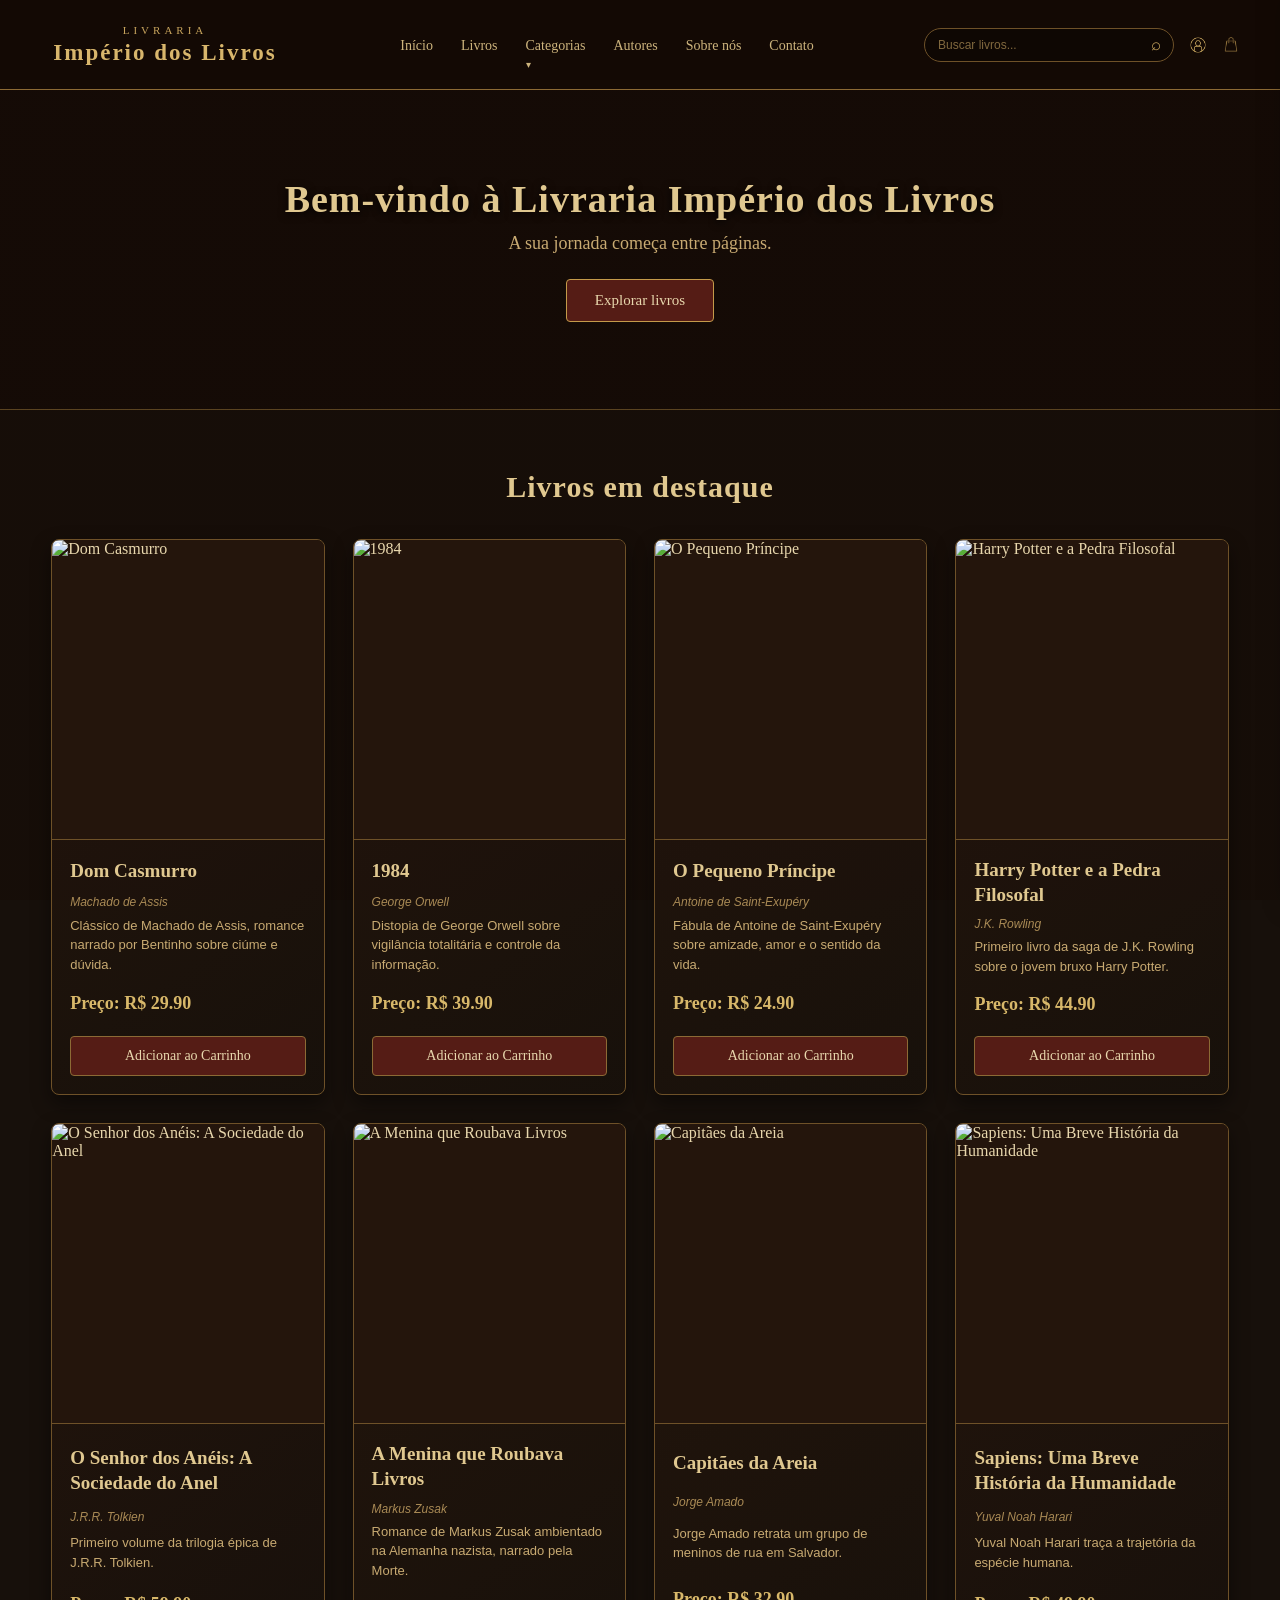
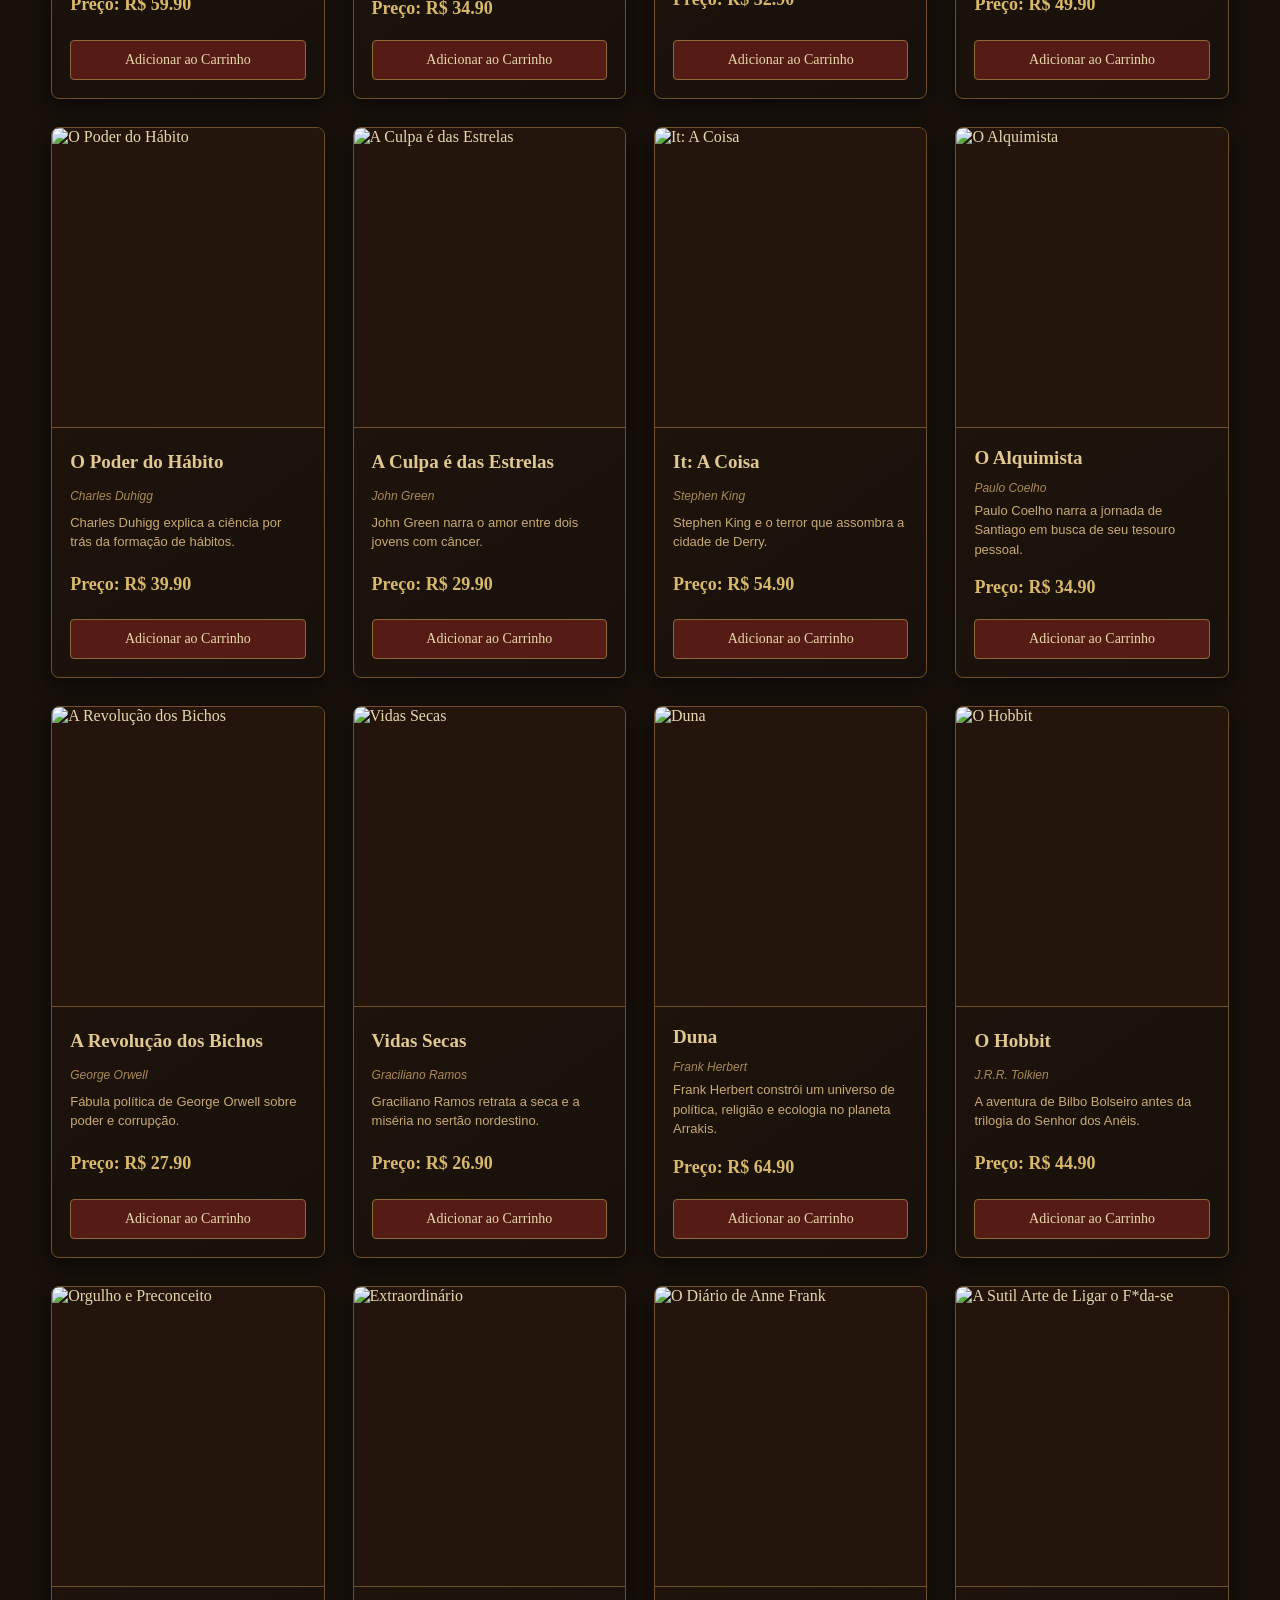
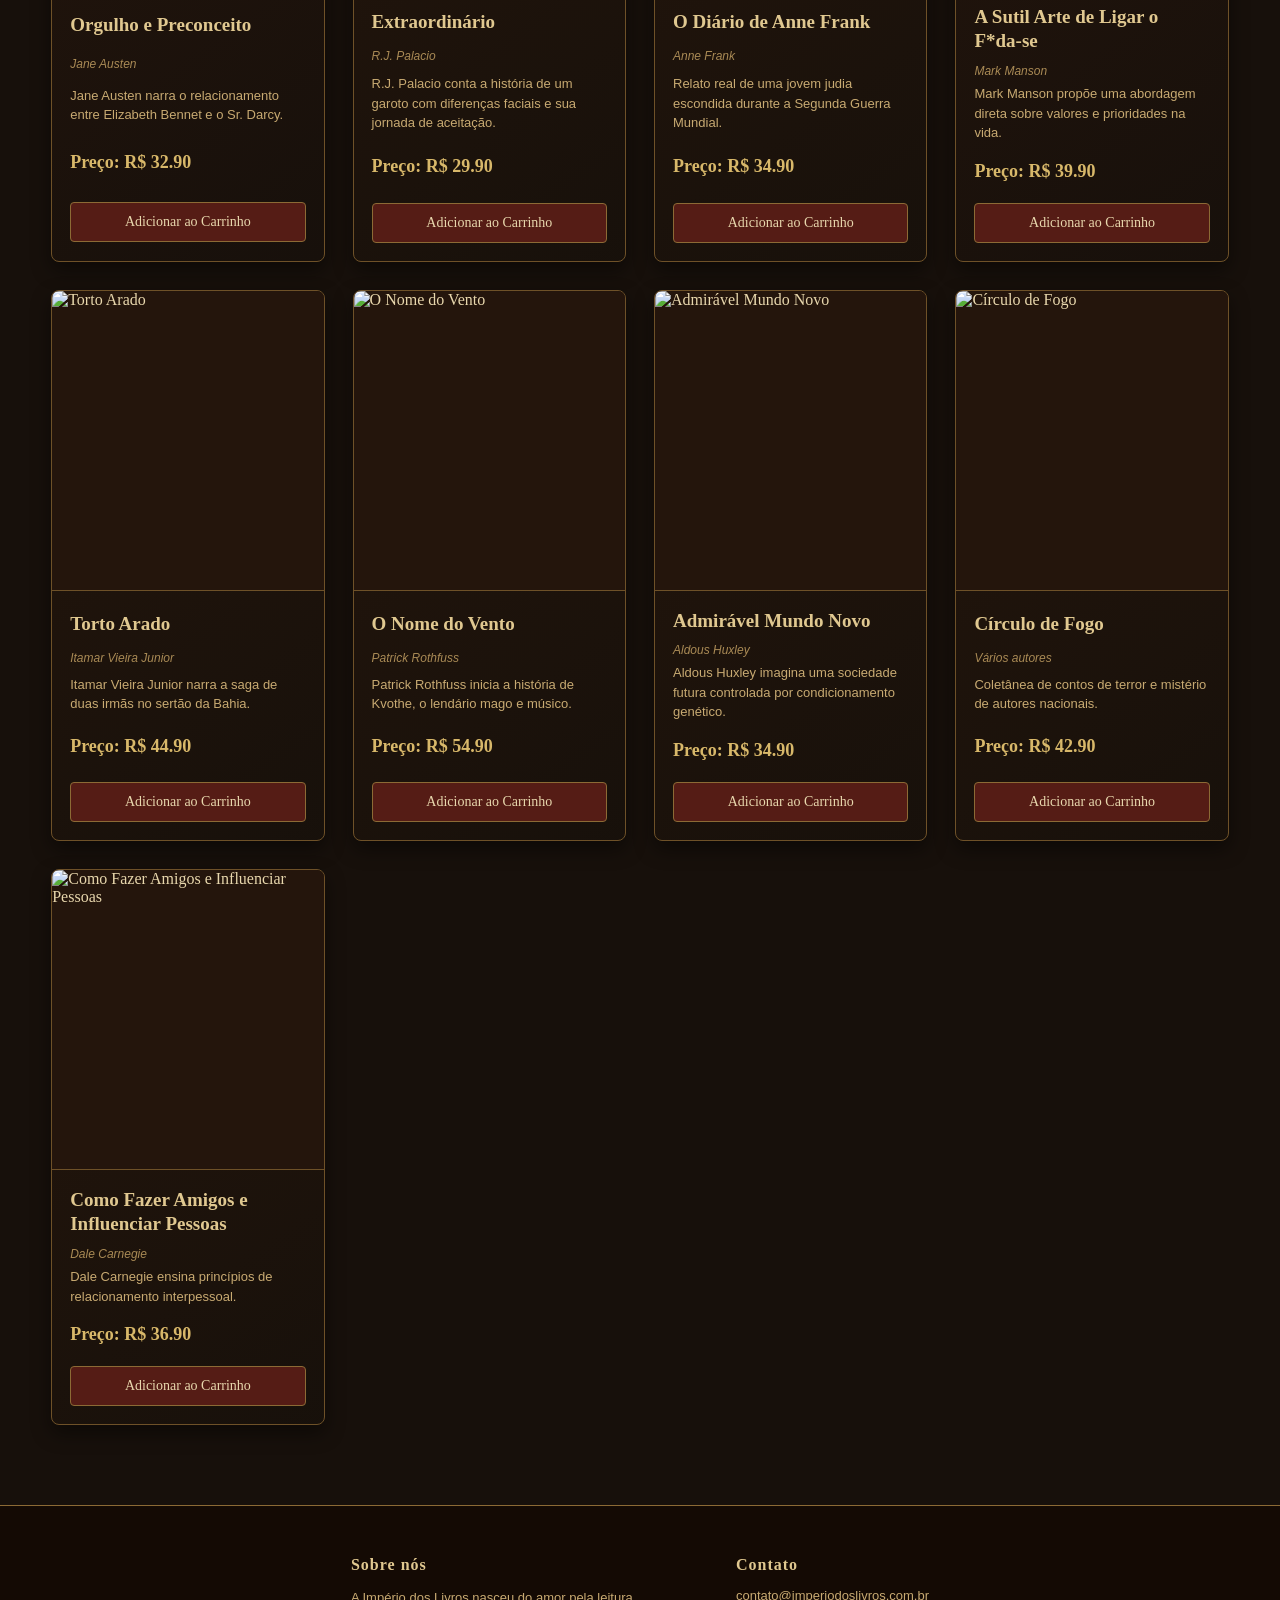
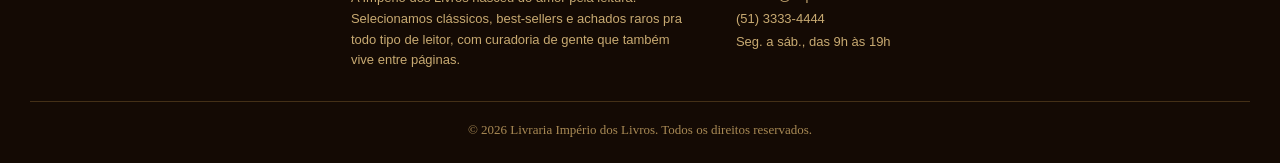
==== commit bc527207: "Adaptar para pt-BR, adicionar selo ao carrinho e atualizar a interface Altere o idioma/título do sit" ====
--- a/index.html
+++ b/index.html
@@ -1,110 +1,125 @@
 <!doctype html>
 <html lang="pt-BR">
-
-<head>
-  <meta charset="UTF-8" />
-  <meta name="viewport" content="width=device-width, initial-scale=1.0" />
-  <title>Império dos Livros | Livraria Online</title>
-  <link rel="stylesheet" href="style.css" />
-</head>
-
-<body>
-  <header class="header">
-    <div class="logo">
-      <span>LIVRARIA</span>
-      <h1>Império dos Livros</h1>
-    </div>
-
-    <nav class="menu" aria-label="Navegação Principal">
-      <ul>
-        <li><a href="#">Início</a></li>
-        <li><a href="#catalogo">Livros</a></li>
-        <li>
-          <div class="dropdown">
-            <button class="dropbtn" type="button" aria-haspopup="true">Gêneros</button>
-            <div class="dropdown-content">
-              <a href="#catalogo" data-genero="Todos">Todos os Livros</a>
-              <a href="#catalogo" data-genero="Romance">Romance</a>
-              <a href="#catalogo" data-genero="Distopia">Distopia</a>
-              <a href="#catalogo" data-genero="Fábula">Fábula</a>
-              <a href="#catalogo" data-genero="Fantasia">Fantasia</a>
-              <a href="#catalogo" data-genero="História">História</a>
-              <a href="#catalogo" data-genero="Terror">Terror</a>
-              <a href="#catalogo" data-genero="Ficção Científica">Ficção Científica</a>
-              <a href="#catalogo" data-genero="Autoajuda">Autoajuda</a>
-              <a href="#catalogo" data-genero="Drama">Drama</a>
-            </div>
-          </div>
-        </li>
-        <li><a href="#catalogo">Autores</a></li>
-        <li><a href="#hero">Sobre nós</a></li>
-        <li><a href="#catalogo">Contato</a></li>
-      </ul>
-    </nav>
-
-    <div class="header-actions">
-      <div class="search">
-        <input type="search" id="input-busca" placeholder="Buscar livros, autores..."
-          aria-label="Buscar livros no catálogo" />
-        <button id="btn-busca" type="button" aria-label="Pesquisar">⌕</button>
+  <head>
+    <meta charset="UTF-8" />
+    <meta name="viewport" content="width=device-width, initial-scale=1.0" />
+    <title>Império dos Livros</title>
+    <link rel="stylesheet" href="style.css" />
+  </head>
+  <body>
+    <header class="header">
+      <!-- Logo -->
+      <div class="logo">
+        <span>LIVRARIA</span>
+        <h1>Império dos Livros</h1>
       </div>
 
-      <a href="#" class="icon2" aria-label="Perfil do Usuário">
-        <img src="./imagens/usuarioDourado-removebg-preview.png" alt="Usuário" />
-      </a>
+      <!-- Menu -->
+      <nav class="menu">
+        <ul>
+          <li><a href="#" id="link-inicio">Início</a></li>
+          <li><a href="#" id="link-livros">Livros</a></li>
+          <li class="menu-categorias">
+            <a href="#" id="link-categorias">Categorias</a>
+            <ul id="dropdown-categorias" class="dropdown-categorias"></ul>
+          </li>
+          <li><a href="#">Autores</a></li>
+          <li><a href="#" id="link-sobre">Sobre nós</a></li>
+          <li><a href="#" id="link-contato">Contato</a></li>
+        </ul>
+      </nav>
 
-      <button class="icon2 btn-carrinho-toggle" id="btn-carrinho" type="button" aria-label="Abrir carrinho">
-        <img src="./imagens/bolsaDeCompra.png" alt="" />
-        <span class="badge-carrinho" id="badge-carrinho" style="display: none;">0</span>
-      </button>
-    </div>
-  </header>
+      <!-- Busca e ações -->
+      <div class="header-actions">
+        <div class="search">
+          <input type="text" placeholder="Buscar livros..." />
+          <button>⌕</button>
+        </div>   
+        <a href="#" class="icon2">
+          <img src="./imagens/usuarioDourado-removebg-preview.png" alt="Usuario">
+        </a>
 
-  <main id="root">
-    <section class="hero" id="hero">
-      <h2>Bem-vindo à Livraria Império dos Livros</h2>
-      <p>A sua jornada começa entre páginas.</p>
-      <button id="btn-explorar" type="button">Explorar livros</button>
-    </section>
+        <a href="#" class="icon2" id="btn-carrinho">
+          <img src="./imagens/bolsaDeCompra.png" alt="Abrir carrinho">
+          <span id="contador-carrinho" class="contador-carrinho"></span>
+        </a>
+      </div>
+    </header>
 
-    <section class="catalogo" id="catalogo">
-      <h2 id="titulo-catalogo">Livros em Destaque</h2>
-      <ul id="lista-livros"></ul>
-    </section>
-  </main>
+    <main id="root">
+      <section class="hero">
+        <h2>Bem-vindo à Livraria Império dos Livros</h2>
+        <p>A sua jornada começa entre páginas.</p>
+        <button id="btn-explorar">Explorar livros</button>
+      </section>
 
-  <footer class="footer">
-    <p>&copy; 2026 Livraria Império dos Livros. Todos os direitos reservados.</p>
-  </footer>
+      <section class="catalogo">
+        <h2>Livros em destaque</h2>
 
-  <!-- Carrinho Lateral (Drawer Modal) -->
-  <aside id="carrinho" class="carrinho" aria-label="Carrinho de Compras">
-    <div class="carrinho-header">
-      <h2>Seu Carrinho</h2>
-      <button id="fechar-carrinho" class="fechar-carrinho" type="button" aria-label="Fechar carrinho">
-        &times;
-      </button>
-    </div>
+        <ul id="lista-livros"></ul>
+      </section>
+    </main>
+    
+    <footer class="footer">
+      <div class="footer-conteudo">
+        <div class="footer-coluna">
+          <h3>Sobre nós</h3>
+          <p>
+            A Império dos Livros nasceu do amor pela leitura. Selecionamos
+            clássicos, best-sellers e achados raros pra todo tipo de
+            leitor, com curadoria de gente que também vive entre páginas.
+          </p>
+        </div>
 
-    <div id="lista-carrinho" class="lista-carrinho">
-    </div>
-
-    <div class="carrinho-footer">
-      <div class="carrinho-total">
-        <span>Total:</span>
-        <strong id="valor-total">R$ 0,00</strong>
+        <div class="footer-coluna">
+          <h3>Contato</h3>
+          <ul class="footer-contato-lista">
+            <li>contato@imperiodoslivros.com.br</li>
+            <li>(51) 3333-4444</li>
+            <li>Seg. a sáb., das 9h às 19h</li>
+          </ul>
+        </div>
       </div>
 
-      <button class="btn-finalizar" type="button">
-        Finalizar compra
-      </button>
-    </div>
-  </aside>
+      <p class="footer-copyright">
+        &copy; 2026 Livraria Império dos Livros. Todos os direitos reservados.
+      </p>
+    </footer>
 
-  <!-- Overlay escuro de fundo ao abrir carrinho -->
-  <div id="overlay-carrinho" class="overlay-carrinho" tabindex="-1"></div>
+    <aside id="carrinho" class="carrinho">
 
-  <script type="module" src="./js/app.js"></script>
-</body>
+      <div class="carrinho-header">
+          <h2>Seu Carrinho</h2>
 
-</html>
+          <button id="fechar-carrinho" class="fechar-carrinho">
+              ×
+          </button>
+      </div>
+
+      <div id="lista-carrinho" class="lista-carrinho">
+          <!-- produtos aparecerão aqui -->
+      </div>
+
+      <div class="carrinho-footer">
+
+          <div class="carrinho-total">
+              <span>Total:</span>
+              <strong id="valor-total">R$ 0,00</strong>
+          </div>
+
+          <button class="btn-finalizar">
+              Finalizar compra
+          </button>
+
+      </div>
+
+    </aside>
+
+    <div id="overlay-carrinho" class="overlay-carrinho"></div>
+
+    <script type="module" src="livros.js"></script>
+    <script type="module" src="renderizar-livros.js"></script>
+    <script type="module" src="renderizar-carrinho.js"></script>
+    <script src="script.js"></script>
+  </body>
+</html>
--- a/style.css
+++ b/style.css
@@ -1,876 +1,1342 @@
-/* =========================================================
-   LIVRARIA IMPÉRIO DOS LIVROS - ESTILOS PRINCIPAIS (SPA)
-   =========================================================
-   Paleta de Cores:
-   - Fundo:             #17100B
-   - Madeira:           #24150C
-   - Pergaminho:        #C8AA72
-   - Pergaminho Claro:  #E0C890
-   - Dourado:           #C49A4A
-   - Dourado Claro:     #D8B86A
-   - Vinho:             #551C15
-   - Vinho Hover:       #6B241B
-   - Texto Claro:       #E8D7AD
-   ========================================================= */
-
 /* ---------------------------------------------------------
-   1. RESET & GERAL
-   --------------------------------------------------------- */
+   𝑷𝑨𝑳𝑬𝑻𝑨 𝑫𝑬 𝑪𝑶𝑹𝑬𝑺
+   ---------------------------------------------------------
+---------------------------------
+   Fundo:           |  #17100B  |
+   Madeira:         |   #24150C |
+   Pergaminho:      |   #C8AA72 |
+   Pergaminho claro:|   #E0C890 |
+   Dourado:         |   #C49A4A |
+   Dourado claro:   |   #D8B86A |
+   Vinho:           |   #551C15 |
+   Texto claro:     |   #E8D7AD |
+   Texto escuro:    |   #29180D |
+--------------------------------- */
+
+
+/* 𝑹𝑬𝑺𝑬𝑻 */
+
 * {
-  margin: 0;
-  padding: 0;
-  box-sizing: border-box;
+    margin: 0;
+    padding: 0;
+    box-sizing: border-box;
 }
 
 html {
-  scroll-behavior: smooth;
+    scroll-behavior: smooth;
+
+    /* Compensa o header sticky, pra ele não cobrir o topo do que for
+       rolado até (catálogo, footer, etc.) — usa a mesma variável que
+       o dropdown de categorias já usa, atualizada dinamicamente no script.js */
+    scroll-padding-top: var(--header-height, 100px);
 }
 
 body {
-  min-height: 100vh;
-  display: flex;
-  flex-direction: column;
-  background-color: #17100b;
-  color: #e8d7ad;
-  font-family: Georgia, 'Times New Roman', serif;
-  background-image:
-    linear-gradient(rgba(20, 10, 5, 0.45), rgba(20, 10, 5, 0.45)),
-    url("https://c4.wallpaperflare.com/wallpaper/761/692/842/wood-texture-wooden-surface-pattern-wallpaper-preview.jpg");
-  background-attachment: fixed;
-  background-repeat: repeat;
-  background-size: 800px 800px;
-}
-
-/* ---------------------------------------------------------
-   2. HEADER & NAVEGAÇÃO
-   --------------------------------------------------------- */
+    min-height: 100vh;
+
+    display: flex;
+    flex-direction: column;
+
+    background-color: #17100B;
+    color: #E8D7AD;
+
+    font-family: Georgia, serif;
+
+    background-image:
+        linear-gradient(
+            rgba(20, 10, 5, 0.45),
+            rgba(20, 10, 5, 0.45)
+        ),
+        url("https://c4.wallpaperflare.com/wallpaper/761/692/842/wood-texture-wooden-surface-pattern-wallpaper-preview.jpg");
+
+    background-attachment: fixed;
+    background-repeat: repeat;
+    background-size: 800px 800px;
+}
+
+
+/* 𝑯𝑬𝑨𝑫𝑬𝑹 */
+
 .header {
-  width: 100%;
-  min-height: 90px;
-  display: flex;
-  align-items: center;
-  justify-content: space-between;
-  padding: 12px 40px;
-  background: rgba(20, 10, 5, 0.97);
-  border-bottom: 1px solid #8c6a35;
-  position: sticky;
-  top: 0;
-  z-index: 1000;
-  backdrop-filter: blur(8px);
-}
-
-/* Logo */
+    width: 100%;
+    min-height: 90px;
+
+    display: flex;
+    align-items: center;
+
+    padding: 12px 40px;
+
+    background: rgba(20, 10, 5, 0.97);
+
+    border-bottom: 1px solid #8C6A35;
+
+    position: sticky;
+    top: 0;
+
+    z-index: 1000;
+}
+
+
+/* 𝑳𝑶𝑮𝑶 */
+
 .logo {
-  text-align: center;
-  line-height: 1;
+    width: 250px;
+
+    text-align: center;
+
+    line-height: 1;
 }
 
 .logo span {
-  display: block;
-  margin-bottom: 5px;
-  font-size: 11px;
-  letter-spacing: 4px;
-  color: #c7a45d;
+    display: block;
+
+    margin-bottom: 5px;
+
+    font-size: 11px;
+
+    letter-spacing: 4px;
+
+    color: #C7A45D;
 }
 
 .logo h1 {
-  font-family: Georgia, serif;
-  font-size: 23px;
-  letter-spacing: 2px;
-  color: #d8b66c;
-}
-
-/* Menu */
+    font-family: Georgia, serif;
+
+    font-size: 23px;
+
+    letter-spacing: 2px;
+
+    color: #D8B66C;
+}
+
+
+/* 𝑴𝑬𝑵𝑼 */
+
 .menu {
-  flex: 1;
+    flex: 1;
 }
 
 .menu ul {
-  display: flex;
-  justify-content: center;
-  align-items: center;
-  gap: 28px;
-  list-style: none;
-}
-
-.menu a {
-  position: relative;
-  color: #cdb47d;
-  text-decoration: none;
-  font-size: 14px;
-  transition: color 0.3s ease;
-}
-
-.menu a::after {
-  content: "";
-  position: absolute;
-  left: 0;
-  bottom: -7px;
-  width: 0;
-  height: 1px;
-  background: #d8b86a;
-  transition: width 0.3s ease;
-}
-
-.menu a:hover {
-  color: #e6c875;
-}
-
-.menu a:hover::after {
-  width: 100%;
-}
-
-/* Dropdown de Gêneros */
-.dropdown {
-  position: relative;
-  display: inline-block;
-}
-
-.dropbtn {
-  position: relative;
-  background: none;
-  border: none;
-  color: #cdb47d;
-  font-size: 14px;
-  font-family: inherit;
-  cursor: pointer;
-  padding: 16px 0;
-  transition: color 0.3s ease;
-}
-
-.dropbtn::after {
-  content: "";
-  position: absolute;
-  left: 0;
-  bottom: -7px;
-  width: 0;
-  height: 1px;
-  background: #d8b86a;
-  transition: width 0.3s ease;
-}
-
-.dropdown:hover .dropbtn,
-.dropbtn:focus {
-  color: #e6c875;
-}
-
-.dropdown:hover .dropbtn::after,
-.dropbtn:focus::after {
-  width: 100%;
-}
-
-.dropdown-content {
-  display: none;
-  position: absolute;
-  top: 100%;
-  left: 50%;
-  transform: translateX(-50%);
-  min-width: 180px;
-  max-height: 320px;
-  overflow-y: auto;
-  background: rgba(23, 16, 11, 0.98);
-  border: 1px solid #6e5128;
-  border-radius: 6px;
-  box-shadow: 0 10px 25px rgba(0, 0, 0, 0.6);
-  z-index: 1100;
-  padding: 8px 0;
-  margin-top: 2px;
-}
-
-.dropdown:hover .dropdown-content,
-.dropdown-content:hover {
-  display: block;
-}
-
-.dropdown-content a {
-  display: block;
-  padding: 10px 18px;
-  color: #cdb47d;
-  font-size: 13px;
-  text-decoration: none;
-  transition: background-color 0.2s ease, color 0.2s ease;
-}
-
-.dropdown-content a::after {
-  display: none;
-}
-
-.dropdown-content a:hover {
-  background-color: rgba(196, 154, 74, 0.15);
-  color: #e6c875;
-}
-
-/* Ações do Header (Busca e Botões) */
-.header-actions {
-  display: flex;
-  align-items: center;
-  gap: 15px;
-}
-
-.search {
-  display: flex;
-  align-items: center;
-  width: 240px;
-  border: 1px solid #6e5128;
-  border-radius: 20px;
-  overflow: hidden;
-  background: rgba(0, 0, 0, 0.3);
-  transition: border-color 0.3s ease, box-shadow 0.3s ease;
-}
-
-.search:focus-within {
-  border-color: #c49a4a;
-  box-shadow: 0 0 10px rgba(196, 154, 74, 0.25);
-}
-
-.search input {
-  width: 100%;
-  padding: 8px 14px;
-  border: none;
-  outline: none;
-  background: transparent;
-  color: #d8c18a;
-  font-size: 13px;
-  font-family: Arial, sans-serif;
-}
-
-.search input::placeholder {
-  color: #80683e;
-}
-
-.search button {
-  padding: 0 12px;
-  border: none;
-  background: transparent;
-  color: #c7a45d;
-  cursor: pointer;
-  font-size: 17px;
-  transition: color 0.2s ease;
-}
-
-.search button:hover {
-  color: #f0d17c;
-}
-
-/* Ícones e Botão do Carrinho */
-.icon2 {
-  display: flex;
-  align-items: center;
-  justify-content: center;
-  text-decoration: none;
-  background: transparent;
-  border: none;
-  cursor: pointer;
-  padding: 4px;
-  position: relative;
-  transition: transform 0.2s ease;
-}
-
-.icon2 img {
-  width: 22px;
-  height: 22px;
-  object-fit: contain;
-  display: block;
-}
-
-.icon2:hover {
-  transform: scale(1.12);
-}
-
-.badge-carrinho {
-  position: absolute;
-  top: -4px;
-  right: -6px;
-  background-color: #8c281e;
-  color: #ffffff;
-  border: 1px solid #c49a4a;
-  font-size: 11px;
-  font-weight: bold;
-  font-family: Arial, sans-serif;
-  width: 18px;
-  height: 18px;
-  border-radius: 50%;
-  display: flex;
-  align-items: center;
-  justify-content: center;
-  box-shadow: 0 2px 5px rgba(0, 0, 0, 0.5);
-}
-
-/* ---------------------------------------------------------
-   3. CONTEÚDO PRINCIPAL (MAIN & HERO)
-   --------------------------------------------------------- */
-#root {
-  flex: 1;
-  width: 100%;
-}
-
-.hero {
-  min-height: 320px;
-  display: flex;
-  flex-direction: column;
-  justify-content: center;
-  align-items: center;
-  text-align: center;
-  padding: 60px 20px;
-  background: linear-gradient(rgba(20, 10, 5, 0.78), rgba(20, 10, 5, 0.78));
-  border-bottom: 1px solid rgba(196, 154, 74, 0.4);
-}
-
-.hero h2 {
-  max-width: 800px;
-  margin-bottom: 12px;
-  font-size: 38px;
-  color: #e0c890;
-  letter-spacing: 1px;
-  text-shadow: 0 2px 8px rgba(0, 0, 0, 0.8);
-}
-
-.hero p {
-  margin-bottom: 25px;
-  color: #c8aa72;
-  font-size: 18px;
-}
-
-.hero button {
-  padding: 12px 28px;
-  border: 1px solid #c49a4a;
-  border-radius: 4px;
-  background: #551c15;
-  color: #e8d7ad;
-  font-family: Georgia, serif;
-  font-size: 15px;
-  cursor: pointer;
-  transition: 0.3s ease;
-}
-
-.hero button:hover {
-  background: #6b241b;
-  color: #ffffff;
-  transform: translateY(-2px);
-  box-shadow: 0 5px 15px rgba(0, 0, 0, 0.4);
-}
-
-/* ---------------------------------------------------------
-   4. CATÁLOGO & CARDS DE LIVROS
-   --------------------------------------------------------- */
-.catalogo {
-  width: min(1400px, 92%);
-  margin: 0 auto;
-  padding: 60px 0 80px;
-}
-
-.catalogo>h2 {
-  margin-bottom: 35px;
-  text-align: center;
-  font-size: 30px;
-  color: #e0c890;
-  letter-spacing: 1px;
-}
-
-#lista-livros {
-  display: grid;
-  grid-template-columns: repeat(auto-fit, minmax(240px, 1fr));
-  gap: 28px;
-  list-style: none;
-}
-
-#lista-livros li {
-  min-width: 0;
-}
-
-/* Mensagem sem resultados */
-.sem-resultados {
-  grid-column: 1 / -1;
-  padding: 60px 20px;
-  text-align: center;
-  color: #c8aa72;
-  font-family: Arial, sans-serif;
-  font-size: 16px;
-}
-
-/* Card do Livro */
-.card {
-  height: 100%;
-  display: flex;
-  flex-direction: column;
-  justify-content: space-between;
-  overflow: hidden;
-  background: linear-gradient(145deg,
-      rgba(36, 21, 12, 0.97),
-      rgba(23, 16, 11, 0.97));
-  border: 1px solid #6e5128;
-  border-radius: 8px;
-  box-shadow: 0 8px 20px rgba(0, 0, 0, 0.45);
-  transition:
-    transform 0.3s ease,
-    border-color 0.3s ease,
-    box-shadow 0.3s ease;
-}
-
-.card:hover {
-  transform: translateY(-7px);
-  border-color: #c49a4a;
-  box-shadow:
-    0 14px 30px rgba(0, 0, 0, 0.6),
-    0 0 15px rgba(196, 154, 74, 0.15);
-}
-
-.card img {
-  width: 100%;
-  height: 300px;
-  display: block;
-  object-fit: cover;
-  background: #24150c;
-  border-bottom: 1px solid #6e5128;
-}
-
-.card-conteudo {
-  padding: 16px 18px 8px;
-  flex: 1;
-  display: flex;
-  flex-direction: column;
-}
-
-.card-genero {
-  font-size: 11px;
-  letter-spacing: 1.5px;
-  text-transform: uppercase;
-  color: #c7a45d;
-  margin-bottom: 6px;
-  font-family: Arial, sans-serif;
-}
-
-.card h3 {
-  color: #e0c890;
-  font-size: 18px;
-  line-height: 1.3;
-  margin-bottom: 8px;
-}
-
-.card p {
-  color: #c8aa72;
-  font-family: Arial, sans-serif;
-  font-size: 13px;
-  line-height: 1.45;
-  margin-bottom: 12px;
-}
-
-.card-acoes {
-  padding: 0 18px 18px;
-}
-
-.card-preco {
-  color: #d8b86a;
-  font-family: Georgia, serif;
-  font-size: 18px;
-  font-weight: bold;
-  margin-bottom: 12px;
-}
-
-.btn-comprar {
-  width: 100%;
-  padding: 11px;
-  border: 1px solid #8c6a35;
-  border-radius: 4px;
-  background: #551c15;
-  color: #e8d7ad;
-  font-family: Georgia, serif;
-  font-size: 14px;
-  cursor: pointer;
-  transition: 0.3s ease;
-}
-
-.btn-comprar:hover {
-  background: #6b241b;
-  border-color: #d8b86a;
-  color: #ffffff;
-}
-
-/* ---------------------------------------------------------
-   5. CARRINHO LATERAL (DRAWER)
-   --------------------------------------------------------- */
-.carrinho {
-  position: fixed;
-  top: 0;
-  right: -420px;
-  width: 400px;
-  max-width: 90%;
-  height: 100vh;
-  background: #24150c;
-  border-left: 1px solid #c49a4a;
-  box-shadow: -8px 0 25px rgba(0, 0, 0, 0.6);
-  z-index: 2000;
-  display: flex;
-  flex-direction: column;
-  transition: right 0.35s cubic-bezier(0.4, 0, 0.2, 1);
-}
-
-.carrinho.aberto {
-  right: 0;
-}
-
-.carrinho-header {
-  display: flex;
-  align-items: center;
-  justify-content: space-between;
-  padding: 20px 22px;
-  background: rgba(20, 10, 5, 0.98);
-  border-bottom: 1px solid #8c6a35;
-}
-
-.carrinho-header h2 {
-  margin: 0;
-  color: #e0c890;
-  font-family: Georgia, serif;
-  font-size: 22px;
-}
-
-.fechar-carrinho {
-  border: none;
-  background: transparent;
-  color: #c7a45d;
-  font-size: 32px;
-  line-height: 1;
-  cursor: pointer;
-  transition: 0.2s ease;
-}
-
-.fechar-carrinho:hover {
-  color: #f0d17c;
-  transform: scale(1.15);
-}
-
-.lista-carrinho {
-  flex: 1;
-  overflow-y: auto;
-  padding: 16px 20px;
-}
-
-.item-carrinho {
-  display: flex;
-  align-items: flex-start;
-  gap: 14px;
-  padding: 14px 0;
-  border-bottom: 1px solid rgba(196, 154, 74, 0.25);
-}
-
-.item-carrinho img {
-  width: 65px;
-  height: 90px;
-  object-fit: cover;
-  border: 1px solid #6e5128;
-  border-radius: 4px;
-}
-
-.item-carrinho-info {
-  flex: 1;
-}
-
-.item-carrinho-info h3 {
-  margin-bottom: 4px;
-  color: #e0c890;
-  font-size: 15px;
-}
-
-.item-preco-unitario {
-  color: #c8aa72;
-  font-family: Arial, sans-serif;
-  font-size: 12px;
-  margin-bottom: 6px;
-}
-
-.quantidade-carrinho {
-  display: flex;
-  align-items: center;
-  gap: 8px;
-  margin-top: 6px;
-}
-
-.quantidade-carrinho button {
-  width: 24px;
-  height: 24px;
-  border: 1px solid #8c6a35;
-  background: #551c15;
-  color: #e8d7ad;
-  cursor: pointer;
-  border-radius: 3px;
-  font-size: 14px;
-  line-height: 1;
-  display: flex;
-  align-items: center;
-  justify-content: center;
-  transition: background-color 0.2s ease;
-}
-
-.quantidade-carrinho button:hover {
-  background: #6b241b;
-}
-
-.quantidade-carrinho span {
-  color: #e0c890;
-  min-width: 20px;
-  text-align: center;
-  font-family: Arial, sans-serif;
-  font-size: 13px;
-}
-
-.item-subtotal {
-  margin-top: 6px;
-  color: #c8aa72;
-  font-family: Arial, sans-serif;
-  font-size: 12px;
-}
-
-.item-subtotal strong {
-  color: #d8b86a;
-}
-
-.btn-remover {
-  border: none;
-  background: transparent;
-  color: #c7a45d;
-  font-size: 22px;
-  line-height: 1;
-  cursor: pointer;
-  transition: 0.2s ease;
-  padding: 0 4px;
-}
-
-.btn-remover:hover {
-  color: #e06a5a;
-  transform: scale(1.2);
-}
-
-.carrinho-vazio {
-  padding: 50px 10px;
-  text-align: center;
-  color: #c8aa72;
-  font-family: Arial, sans-serif;
-}
-
-.carrinho-vazio p {
-  font-size: 16px;
-  margin-bottom: 6px;
-  color: #e0c890;
-}
-
-.carrinho-vazio span {
-  font-size: 13px;
-  color: #8c6a35;
-}
-
-.carrinho-footer {
-  padding: 18px 22px;
-  background: rgba(20, 10, 5, 0.98);
-  border-top: 1px solid #8c6a35;
-}
-
-.carrinho-total {
-  display: flex;
-  justify-content: space-between;
-  align-items: center;
-  margin-bottom: 14px;
-  color: #c8aa72;
-  font-size: 17px;
-}
-
-.carrinho-total strong {
-  color: #d8b86a;
-  font-size: 20px;
-}
-
-.btn-finalizar {
-  width: 100%;
-  padding: 13px;
-  border: 1px solid #c49a4a;
-  border-radius: 4px;
-  background: #551c15;
-  color: #e8d7ad;
-  font-family: Georgia, serif;
-  font-size: 15px;
-  cursor: pointer;
-  transition: 0.3s ease;
-}
-
-.btn-finalizar:hover {
-  background: #6b241b;
-  border-color: #d8b86a;
-  color: #ffffff;
-  transform: translateY(-2px);
-}
-
-.overlay-carrinho {
-  position: fixed;
-  inset: 0;
-  background: rgba(0, 0, 0, 0.6);
-  z-index: 1500;
-  opacity: 0;
-  visibility: hidden;
-  transition: opacity 0.35s ease, visibility 0.35s ease;
-}
-
-.overlay-carrinho.aberto {
-  opacity: 1;
-  visibility: visible;
-}
-
-/* ---------------------------------------------------------
-   6. FEEDBACK VISUAL (TOAST)
-   --------------------------------------------------------- */
-.toast-carrinho {
-  position: fixed;
-  left: 50%;
-  bottom: 40px;
-  transform: translate(-50%, 20px);
-  max-width: 90%;
-  padding: 14px 26px;
-  background: rgba(20, 10, 5, 0.98);
-  border: 1px solid #c49a4a;
-  border-radius: 6px;
-  color: #e8d7ad;
-  font-family: Georgia, serif;
-  font-size: 15px;
-  text-align: center;
-  box-shadow: 0 10px 30px rgba(0, 0, 0, 0.6);
-  opacity: 0;
-  z-index: 3000;
-  transition: opacity 0.35s ease, transform 0.35s ease;
-  pointer-events: none;
-}
-
-.toast-carrinho.visivel {
-  opacity: 1;
-  transform: translate(-50%, 0);
-}
-
-.toast-carrinho.toast-aviso {
-  border-color: #d8b86a;
-  color: #d8b86a;
-}
-
-.toast-carrinho.toast-erro {
-  border-color: #e06a5a;
-  color: #e06a5a;
-}
-
-/* ---------------------------------------------------------
-   7. FOOTER
-   --------------------------------------------------------- */
-.footer {
-  width: 100%;
-  min-height: 80px;
-  display: flex;
-  align-items: center;
-  justify-content: center;
-  padding: 20px 30px;
-  background: rgba(20, 10, 5, 0.97);
-  border-top: 1px solid #8c6a35;
-  color: #d8c18a;
-  font-family: Georgia, serif;
-  font-size: 14px;
-  text-align: center;
-}
-
-/* ---------------------------------------------------------
-   8. RESPONSIVIDADE
-   --------------------------------------------------------- */
-@media (max-width: 1024px) {
-  .header {
-    padding: 12px 24px;
-  }
-
-  .menu ul {
-    gap: 18px;
-  }
-
-  .search {
-    width: 200px;
-  }
-}
-
-@media (max-width: 850px) {
-  .header {
-    flex-direction: column;
+    display: flex;
+
     justify-content: center;
     align-items: center;
-    gap: 14px;
-    padding: 15px 15px 18px;
-  }
-
-  .logo {
+
+    gap: 28px;
+
+    list-style: none;
+}
+
+.menu a {
+    position: relative;
+
+    color: #CDB47D;
+
+    text-decoration: none;
+
+    font-size: 14px;
+
+    transition: 0.3s ease;
+}
+
+.menu a::after {
+    content: "";
+
+    position: absolute;
+
+    left: 0;
+    bottom: -7px;
+
+    width: 0;
+    height: 1px;
+
+    background: #D8B86A;
+
+    transition: width 0.3s ease;
+}
+
+.menu a:hover {
+    color: #E6C875;
+}
+
+.menu a:hover::after {
     width: 100%;
-  }
-
-  .logo h1 {
-    font-size: 22px;
-  }
-
-  .menu {
-    order: 3;
+}
+
+
+/* A̳Ç̳Õ̳E̳S̳ D̳O̳ H̳E̳A̳D̳E̳R̳ */
+
+.header-actions {
+    display: flex;
+
+    align-items: center;
+
+    gap: 15px;
+}
+
+
+/* 𝑩𝑼𝑺𝑪𝑨 */
+
+.search {
+    display: flex;
+
+    width: 250px;
+
+    border: 1px solid #6E5128;
+
+    border-radius: 20px;
+
+    overflow: hidden;
+
+    background: rgba(0, 0, 0, 0.25);
+
+    transition: 0.3s ease;
+}
+
+.search:focus-within {
+    border-color: #C49A4A;
+
+    box-shadow: 0 0 10px rgba(196, 154, 74, 0.2);
+}
+
+.search input {
     width: 100%;
-  }
-
-  .menu ul {
+
+    padding: 9px 13px;
+
+    border: none;
+
+    outline: none;
+
+    background: transparent;
+
+    color: #D8C18A;
+
+    font-size: 12px;
+}
+
+.search input::placeholder {
+    color: #80683E;
+}
+
+.search button {
+    padding: 0 12px;
+
+    border: none;
+
+    background: transparent;
+
+    color: #C7A45D;
+
+    cursor: pointer;
+
+    font-size: 17px;
+}
+
+
+/* ÍCONES */
+
+.icon {
+    color: #C7A45D;
+
+    text-decoration: none;
+
+    font-size: 18px;
+
+    transition: 0.3s ease;
+}
+
+.icon:hover {
+    color: #F0D17C;
+
+    transform: scale(1.15);
+}
+
+.icon2 {
+    position: relative;
+
+    display: flex;
+    align-items: center;
+    justify-content: center;
+    text-decoration: none;
+
+    transition: 0.3s ease;
+}
+
+
+/* Badge com a quantidade de itens no carrinho */
+
+.contador-carrinho {
+    position: absolute;
+    top: -6px;
+    right: -8px;
+
+    min-width: 16px;
+    height: 16px;
+
+    padding: 0 4px;
+
+    display: flex;
+    align-items: center;
+    justify-content: center;
+
+    background: #551C15;
+
+    border: 1px solid #C49A4A;
+    border-radius: 999px;
+
+    color: #E8D7AD;
+
+    font-family: Arial, sans-serif;
+    font-size: 10px;
+    font-weight: bold;
+    line-height: 1;
+
+    opacity: 0;
+
+    transform: scale(0.6);
+
+    transition: opacity 0.2s ease, transform 0.2s ease;
+
+    pointer-events: none;
+}
+
+.contador-carrinho.visivel {
+    opacity: 1;
+
+    transform: scale(1);
+}
+
+.icon2 img {
+    width: 18px;
+    height: 18px;
+    object-fit: contain;
+    display: block;
+    
+}
+
+.icon2:hover {
+    transform: scale(1.15);
+    
+}
+
+
+/* C̳O̳N̳T̳E̳Ú̳D̳O̳ P̳R̳I̳N̳C̳I̳P̳A̳L̳ */
+
+#root {
+    flex: 1;
+
+    width: 100%;
+}
+
+
+/* 𝑯𝑬𝑹𝑶 */
+
+.hero {
+    min-height: 320px;
+
+    display: flex;
+
+    flex-direction: column;
+
+    justify-content: center;
+
+    align-items: center;
+
+    text-align: center;
+
+    padding: 60px 20px;
+
+    background:
+        linear-gradient(
+            rgba(20, 10, 5, 0.78),
+            rgba(20, 10, 5, 0.78)
+        );
+
+    border-bottom: 1px solid rgba(196, 154, 74, 0.4);
+}
+
+.hero h2 {
+    max-width: 800px;
+
+    margin-bottom: 12px;
+
+    font-size: 38px;
+
+    color: #E0C890;
+
+    letter-spacing: 1px;
+
+    text-shadow: 0 2px 8px rgba(0, 0, 0, 0.8);
+}
+
+.hero p {
+    margin-bottom: 25px;
+
+    color: #C8AA72;
+
+    font-size: 18px;
+}
+
+
+/* BOTÃO PRINCIPAL */
+
+.hero button {
+    padding: 12px 28px;
+
+    border: 1px solid #C49A4A;
+
+    border-radius: 4px;
+
+    background: #551C15;
+
+    color: #E8D7AD;
+
+    font-family: Georgia, serif;
+
+    font-size: 15px;
+
+    cursor: pointer;
+
+    transition: 0.3s ease;
+}
+
+.hero button:hover {
+    background: #6B241B;
+
+    color: #FFFFFF;
+
+    transform: translateY(-2px);
+
+    box-shadow: 0 5px 15px rgba(0, 0, 0, 0.4);
+}
+
+
+/* CATÁLOGO */
+
+.catalogo {
+    width: min(1400px, 92%);
+
+    margin: 0 auto;
+
+    padding: 60px 0 80px;
+}
+
+.catalogo > h2 {
+    margin-bottom: 35px;
+
+    text-align: center;
+
+    font-size: 30px;
+
+    color: #E0C890;
+
+    letter-spacing: 1px;
+}
+
+
+/* 𝑫𝑹𝑶𝑷𝑫𝑶𝑾𝑵 𝑫𝑬 𝑪𝑨𝑻𝑬𝑮𝑶𝑹𝑰𝑨𝑺 (𝒏𝒐 𝒎𝒆𝒏𝒖) */
+
+.menu-categorias {
+    position: relative;
+}
+
+.menu-categorias > a::after {
+    content: " ▾";
+
+    font-size: 10px;
+}
+
+.dropdown-categorias {
+    position: absolute;
+    top: 100%;
+    left: 50%;
+
+    transform: translate(-50%, -8px);
+
+    min-width: 200px;
+    max-height: 320px;
+
+    overflow-y: auto;
+
+    list-style: none;
+
+    background: rgba(20, 10, 5, 0.98);
+
+    border: 1px solid #6E5128;
+    border-radius: 6px;
+
+    box-shadow: 0 14px 30px rgba(0, 0, 0, 0.5);
+
+    padding: 8px 0;
+
+    opacity: 0;
+    visibility: hidden;
+
+    transition:
+        opacity 0.25s ease,
+        transform 0.25s ease,
+        visibility 0.25s ease;
+
+    z-index: 1100;
+}
+
+.menu-categorias:hover .dropdown-categorias,
+.dropdown-categorias.aberto {
+    opacity: 1;
+    visibility: visible;
+
+    transform: translate(-50%, 6px);
+}
+
+.item-categoria {
+    display: block;
+
+    width: 100%;
+
+    padding: 9px 20px;
+
+    border: none;
+
+    background: transparent;
+
+    color: #CDB47D;
+
+    font-family: Georgia, serif;
+
+    font-size: 13px;
+
+    text-align: left;
+
+    cursor: pointer;
+
+    transition: 0.2s ease;
+}
+
+.item-categoria:hover {
+    background: rgba(196, 154, 74, 0.12);
+
+    color: #E6C875;
+}
+
+.item-categoria.ativo {
+    color: #E0C890;
+
+    font-weight: bold;
+}
+
+
+/* 𝐋𝐈𝐒𝐓𝐀 𝐃𝐄 𝐋𝐈𝐕𝐑𝐎𝐒 */
+
+#lista-livros {
+    display: grid;
+
+    grid-template-columns:
+        repeat(auto-fit, minmax(230px, 1fr));
+
+    gap: 28px;
+
+    list-style: none;
+}
+
+
+/* 𝑪𝑨𝑹𝑫 𝑫𝑶 𝑳𝑰𝑽𝑹𝑶 */
+
+#lista-livros li {
+    min-width: 0;
+}
+
+/* Mensagem de busca sem resultados */
+
+.sem-resultados {
+    grid-column: 1 / -1;
+
+    padding: 50px 20px;
+
+    text-align: center;
+
+    color: #c8aa72;
+
+    font-family: Arial, sans-serif;
+
+    font-size: 15px;
+}
+
+.card {
+    height: 100%;
+
+    display: flex;
+
+    flex-direction: column;
+
+    justify-content: space-between;
+
+    overflow: hidden;
+
+    background:
+        linear-gradient(
+            145deg,
+            rgba(36, 21, 12, 0.97),
+            rgba(23, 16, 11, 0.97)
+        );
+
+    border: 1px solid #6E5128;
+
+    border-radius: 8px;
+
+    box-shadow:
+        0 8px 20px rgba(0, 0, 0, 0.45);
+
+    transition:
+        transform 0.3s ease,
+        border-color 0.3s ease,
+        box-shadow 0.3s ease;
+}
+
+.card:hover {
+    transform: translateY(-7px);
+
+    border-color: #C49A4A;
+
+    box-shadow:
+        0 14px 30px rgba(0, 0, 0, 0.6),
+        0 0 15px rgba(196, 154, 74, 0.12);
+}
+
+
+/* 𝑪𝑨𝑷𝑨 𝑫𝑶 𝑳𝑰𝑽𝑹𝑶 */
+
+.card img {
+    width: 100%;
+
+    height: 300px;
+
+    display: block;
+
+    object-fit: cover;
+
+    background: #24150C;
+
+    border-bottom: 1px solid #6E5128;
+}
+
+
+/* CONTEÚDO DO CARD */
+
+.card h3 {
+    padding: 18px 18px 8px;
+
+    color: #E0C890;
+
+    font-size: 19px;
+
+    line-height: 1.3;
+}
+
+.card p {
+    padding: 0 18px;
+
+    color: #C8AA72;
+
+    font-family: Arial, sans-serif;
+
+    font-size: 13px;
+
+    line-height: 1.5;
+}
+
+
+/* 𝑨𝑼𝑻𝑶𝑹 */
+
+.card p.autor-livro {
+    margin-bottom: 4px;
+
+    color: #A98A55;
+
+    font-style: italic;
+    font-size: 12px;
+}
+
+
+/* 𝐏𝐑𝐄𝐂̧𝐎 */
+
+.card p.preco-livro {
+    margin-top: 15px;
+
+    margin-bottom: 18px;
+
+    color: #D8B86A;
+
+    font-family: Georgia, serif;
+
+    font-size: 18px;
+
+    font-weight: bold;
+}
+
+
+/* B̳O̳T̳Ã̳O̳ D̳O̳ C̳A̳R̳R̳I̳N̳H̳O̳ */
+
+.card button {
+    width: calc(100% - 36px);
+
+    margin: 0 18px 18px;
+
+    padding: 11px;
+
+    border: 1px solid #8C6A35;
+
+    border-radius: 4px;
+
+    background: #551C15;
+
+    color: #E8D7AD;
+
+    font-family: Georgia, serif;
+
+    font-size: 14px;
+
+    cursor: pointer;
+
+    transition: 0.3s ease;
+}
+
+.card button:hover {
+    background: #6B241B;
+
+    border-color: #D8B86A;
+
+    color: #FFFFFF;
+}
+
+
+/* 𝑭𝑶𝑶𝑻𝑬𝑹 */
+
+.footer {
+    width: 100%;
+
+    padding: 50px 30px 25px;
+
+    background: rgba(20, 10, 5, 0.97);
+
+    border-top: 1px solid #8C6A35;
+
+    color: #D8C18A;
+
+    font-family: Georgia, serif;
+}
+
+.footer-conteudo {
+    display: flex;
+
     flex-wrap: wrap;
+
     justify-content: center;
-    gap: 12px 18px;
-  }
-
-  .header-actions {
-    order: 2;
+
+    gap: 45px;
+
+    max-width: 900px;
+
+    margin: 0 auto 30px;
+}
+
+.footer-coluna {
+    max-width: 340px;
+}
+
+.footer-coluna h3 {
+    margin-bottom: 14px;
+
+    color: #E0C890;
+
+    font-size: 16px;
+
+    letter-spacing: 1px;
+}
+
+.footer-coluna p {
+    color: #C8AA72;
+
+    font-family: Arial, sans-serif;
+
+    font-size: 13px;
+
+    line-height: 1.6;
+}
+
+.footer-contato-lista {
+    list-style: none;
+}
+
+.footer-contato-lista li {
+    margin-bottom: 8px;
+
+    color: #C8AA72;
+
+    font-family: Arial, sans-serif;
+
+    font-size: 13px;
+}
+
+.footer-copyright {
+    padding-top: 20px;
+
+    border-top: 1px solid rgba(140, 106, 53, 0.4);
+
+    color: #A98A55;
+
+    font-family: Georgia, serif;
+
+    font-size: 13px;
+
+    text-align: center;
+}
+
+/* =========================================
+   CARRINHO LATERAL
+========================================= */
+
+.carrinho {
+    position: fixed;
+    top: 0;
+    right: -420px;
+
+    width: 400px;
+    max-width: 90%;
+
+    height: 100vh;
+
+    background: #24150c;
+
+    border-left: 1px solid #c49a4a;
+
+    box-shadow: -8px 0 25px rgba(0, 0, 0, 0.6);
+
+    z-index: 2000;
+
+    display: flex;
+    flex-direction: column;
+
+    transition: right 0.35s ease;
+}
+
+
+/* Carrinho aberto */
+
+.carrinho.aberto {
+    right: 0;
+}
+
+
+/* Cabeçalho */
+
+.carrinho-header {
+    display: flex;
+    align-items: center;
+    justify-content: space-between;
+
+    padding: 22px;
+
+    background: rgba(20, 10, 5, 0.97);
+
+    border-bottom: 1px solid #8c6a35;
+}
+
+
+.carrinho-header h2 {
+    margin: 0;
+
+    color: #e0c890;
+
+    font-family: Georgia, serif;
+
+    font-size: 24px;
+}
+
+
+/* Botão fechar */
+
+.fechar-carrinho {
+    border: none;
+
+    background: transparent;
+
+    color: #c7a45d;
+
+    font-size: 32px;
+
+    cursor: pointer;
+
+    transition: 0.3s ease;
+}
+
+
+.fechar-carrinho:hover {
+    color: #f0d17c;
+
+    transform: scale(1.1);
+}
+
+
+/* Lista */
+
+.lista-carrinho {
+    flex: 1;
+
+    overflow-y: auto;
+
+    padding: 20px;
+}
+
+
+/* Produto dentro do carrinho */
+
+.item-carrinho {
+    display: flex;
+
+    align-items: flex-start;
+
+    gap: 15px;
+
+    padding: 15px 0;
+
+    border-bottom: 1px solid rgba(196, 154, 74, 0.3);
+}
+
+
+/* Botão de remover item do carrinho */
+
+.btn-remover {
+    border: none;
+
+    background: transparent;
+
+    color: #c7a45d;
+
+    font-size: 20px;
+    line-height: 1;
+
+    cursor: pointer;
+
+    transition: 0.3s ease;
+}
+
+.btn-remover:hover {
+    color: #e06a5a;
+
+    transform: scale(1.15);
+}
+
+
+/* Mensagem de carrinho vazio */
+
+.carrinho-vazio {
+    padding: 30px 10px;
+
+    text-align: center;
+
+    color: #c8aa72;
+
+    font-family: Arial, sans-serif;
+
+    font-size: 14px;
+}
+
+
+/* =========================================
+   MENSAGEM (TOAST) DE FINALIZAÇÃO DE COMPRA
+========================================= */
+
+.toast-carrinho {
+    position: fixed;
+
+    left: 50%;
+    bottom: 40px;
+
+    transform: translate(-50%, 20px);
+
+    max-width: 90%;
+
+    padding: 14px 26px;
+
+    background: rgba(20, 10, 5, 0.97);
+
+    border: 1px solid #c49a4a;
+
+    border-radius: 6px;
+
+    color: #e8d7ad;
+
+    font-family: Georgia, serif;
+
+    font-size: 15px;
+
+    text-align: center;
+
+    box-shadow: 0 10px 30px rgba(0, 0, 0, 0.5);
+
+    opacity: 0;
+
+    z-index: 3000;
+
+    transition: opacity 0.35s ease, transform 0.35s ease;
+
+    pointer-events: none;
+}
+
+.toast-carrinho.visivel {
+    opacity: 1;
+
+    transform: translate(-50%, 0);
+}
+
+.toast-carrinho.toast-aviso {
+    border-color: #8c6a35;
+
+    color: #d8b86a;
+}
+
+
+/* Imagem do produto */
+
+.item-carrinho img {
+    width: 70px;
+    height: 95px;
+
+    object-fit: cover;
+
+    border: 1px solid #6e5128;
+
+    border-radius: 4px;
+}
+
+
+/* Informações */
+
+.item-carrinho-info {
+    flex: 1;
+}
+
+
+.item-carrinho-info h3 {
+    margin-bottom: 8px;
+
+    color: #e0c890;
+
+    font-size: 16px;
+}
+
+
+.item-carrinho-info p {
+    margin-bottom: 5px;
+
+    color: #c8aa72;
+
+    font-family: Arial, sans-serif;
+
+    font-size: 13px;
+}
+
+
+/* Quantidade */
+
+.quantidade-carrinho {
+    display: flex;
+
+    align-items: center;
+
+    gap: 8px;
+
+    margin-top: 8px;
+}
+
+
+.quantidade-carrinho button {
+    width: 25px;
+    height: 25px;
+
+    border: 1px solid #8c6a35;
+
+    background: #551c15;
+
+    color: #e8d7ad;
+
+    cursor: pointer;
+
+    border-radius: 3px;
+}
+
+
+.quantidade-carrinho span {
+    color: #e0c890;
+
+    min-width: 20px;
+
+    text-align: center;
+}
+
+
+/* Rodapé do carrinho */
+
+.carrinho-footer {
+    padding: 20px;
+
+    background: rgba(20, 10, 5, 0.97);
+
+    border-top: 1px solid #8c6a35;
+}
+
+
+/* Total */
+
+.carrinho-total {
+    display: flex;
+
+    justify-content: space-between;
+
+    margin-bottom: 15px;
+
+    color: #c8aa72;
+
+    font-size: 18px;
+}
+
+
+.carrinho-total strong {
+    color: #d8b86a;
+}
+
+
+/* Botão finalizar */
+
+.btn-finalizar {
     width: 100%;
-    justify-content: center;
-    gap: 15px;
-  }
-
-  .search {
-    width: min(100%, 280px);
-  }
-
-  .hero h2 {
-    font-size: 30px;
-  }
-}
+
+    padding: 13px;
+
+    border: 1px solid #c49a4a;
+
+    border-radius: 4px;
+
+    background: #551c15;
+
+    color: #e8d7ad;
+
+    font-family: Georgia, serif;
+
+    font-size: 15px;
+
+    cursor: pointer;
+
+    transition: 0.3s ease;
+}
+
+
+.btn-finalizar:hover {
+    background: #6b241b;
+
+    border-color: #d8b86a;
+
+    transform: translateY(-2px);
+}
+
+
+/* =========================================
+   FUNDO ESCURO
+========================================= */
+
+.overlay-carrinho {
+    position: fixed;
+
+    inset: 0;
+
+    background: rgba(0, 0, 0, 0.55);
+
+    z-index: 1500;
+
+    opacity: 0;
+
+    visibility: hidden;
+
+    transition:
+        opacity 0.35s ease,
+        visibility 0.35s ease;
+}
+
+
+.overlay-carrinho.aberto {
+    opacity: 1;
+
+    visibility: visible;
+}
+
+
+
+
+/* 𝑹𝑬𝑺𝑷𝑶𝑵𝑺𝑰𝑽𝑰𝑫𝑨𝑫𝑬 */
+
+@media (max-width: 1100px) {
+
+    .header {
+        padding: 12px 20px;
+    }
+
+    .logo {
+        width: 190px;
+    }
+
+    .menu ul {
+        gap: 15px;
+    }
+
+    .search {
+        width: 190px;
+    }
+}
+
+
+@media (max-width: 850px) {
+
+    .header {
+        flex-direction: column;
+        justify-content: center;
+        align-items: center;
+        gap: 15px;
+        padding: 15px 15px 18px;
+    }
+
+    .logo {
+        width: 100%;
+    }
+
+    .logo h1 {
+        font-size: 22px;
+    }
+
+    .menu {
+        order: 3;
+        width: 100%;
+    }
+
+    .menu ul {
+        display: flex;
+        flex-wrap: wrap;
+        justify-content: center;
+        align-items: center;
+        gap: 12px 18px;
+    }
+
+    /* Em telas menores o menu quebra em várias linhas, então a posição do
+       link "Categorias" varia — o dropdown fica "preso" ao header inteiro
+       (via --header-height, atualizado no script.js) em vez de ficar
+       centralizado embaixo do link, evitando cortar nas bordas da tela */
+    .dropdown-categorias {
+        position: fixed;
+
+        top: var(--header-height, 150px);
+        left: 50%;
+
+        transform: translate(-50%, -8px);
+
+        width: min(90vw, 260px);
+        max-width: 90vw;
+        max-height: min(60vh, 320px);
+    }
+
+    .menu-categorias:hover .dropdown-categorias,
+    .dropdown-categorias.aberto {
+        transform: translate(-50%, 0);
+    }
+
+    .item-categoria {
+        text-align: center;
+    }
+
+    .header-actions {
+        order: 2;
+        position: static;
+        display: flex;
+        align-items: center;
+        justify-content: center;
+        gap: 15px;
+    }
+
+    .search {
+        display: none;
+    }
+
+    .hero h2 {
+        font-size: 30px;
+    }
+}
+
 
 @media (max-width: 600px) {
-  .hero {
-    min-height: 260px;
-    padding: 40px 15px;
-  }
-
-  .hero h2 {
-    font-size: 24px;
-  }
-
-  .hero p {
-    font-size: 15px;
-  }
-
-  .catalogo {
-    width: 92%;
-    padding: 40px 0 60px;
-  }
-
-  .catalogo>h2 {
-    font-size: 24px;
-  }
-
-  #lista-livros {
-    grid-template-columns: 1fr;
-    gap: 20px;
-  }
-
-  .card img {
-    height: 340px;
-  }
-
-  .carrinho {
-    width: 100%;
-    max-width: 100%;
-    right: -100%;
-  }
-
-  .footer {
-    font-size: 12px;
-  }
-}
+
+    .hero {
+        min-height: 280px;
+
+        padding: 40px 15px;
+    }
+
+    .hero h2 {
+        font-size: 26px;
+    }
+
+    .hero p {
+        font-size: 16px;
+    }
+
+    .catalogo {
+        width: 90%;
+
+        padding-top: 40px;
+    }
+
+    .catalogo > h2 {
+        font-size: 25px;
+    }
+
+    #lista-livros {
+        grid-template-columns: 1fr;
+
+        gap: 20px;
+    }
+
+    .card img {
+        height: 360px;
+    }
+
+    .footer {
+        padding: 40px 20px 20px;
+    }
+
+    .footer-conteudo {
+        justify-content: center;
+
+        text-align: center;
+    }
+
+    .footer-coluna {
+        max-width: 100%;
+    }
+}
+
+/* =========================================
+   RESPONSIVIDADE DO CARRINHO
+========================================= */
+
+@media (max-width: 600px) {
+
+    .carrinho {
+        width: 100%;
+        max-width: 100%;
+
+        right: -100%;
+    }
+
+    .carrinho.aberto {
+        right: 0;
+    }
+
+}
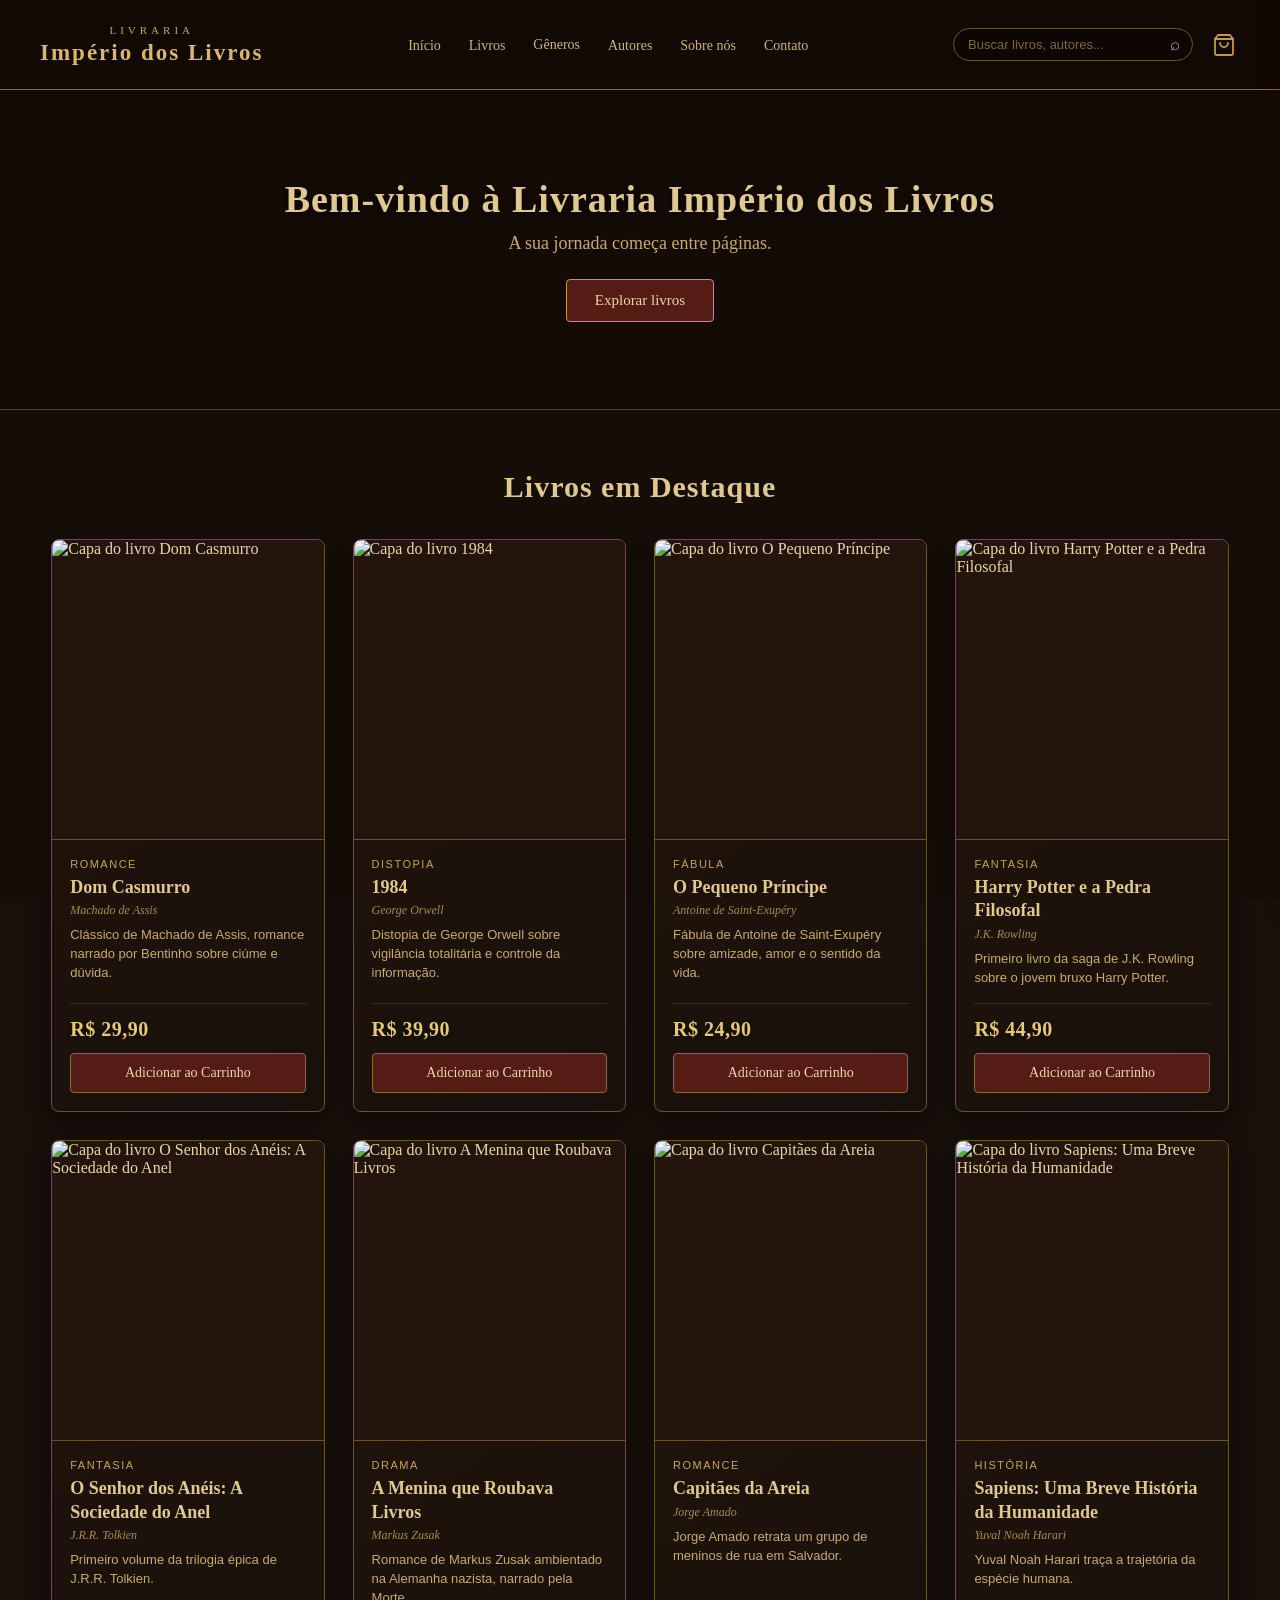
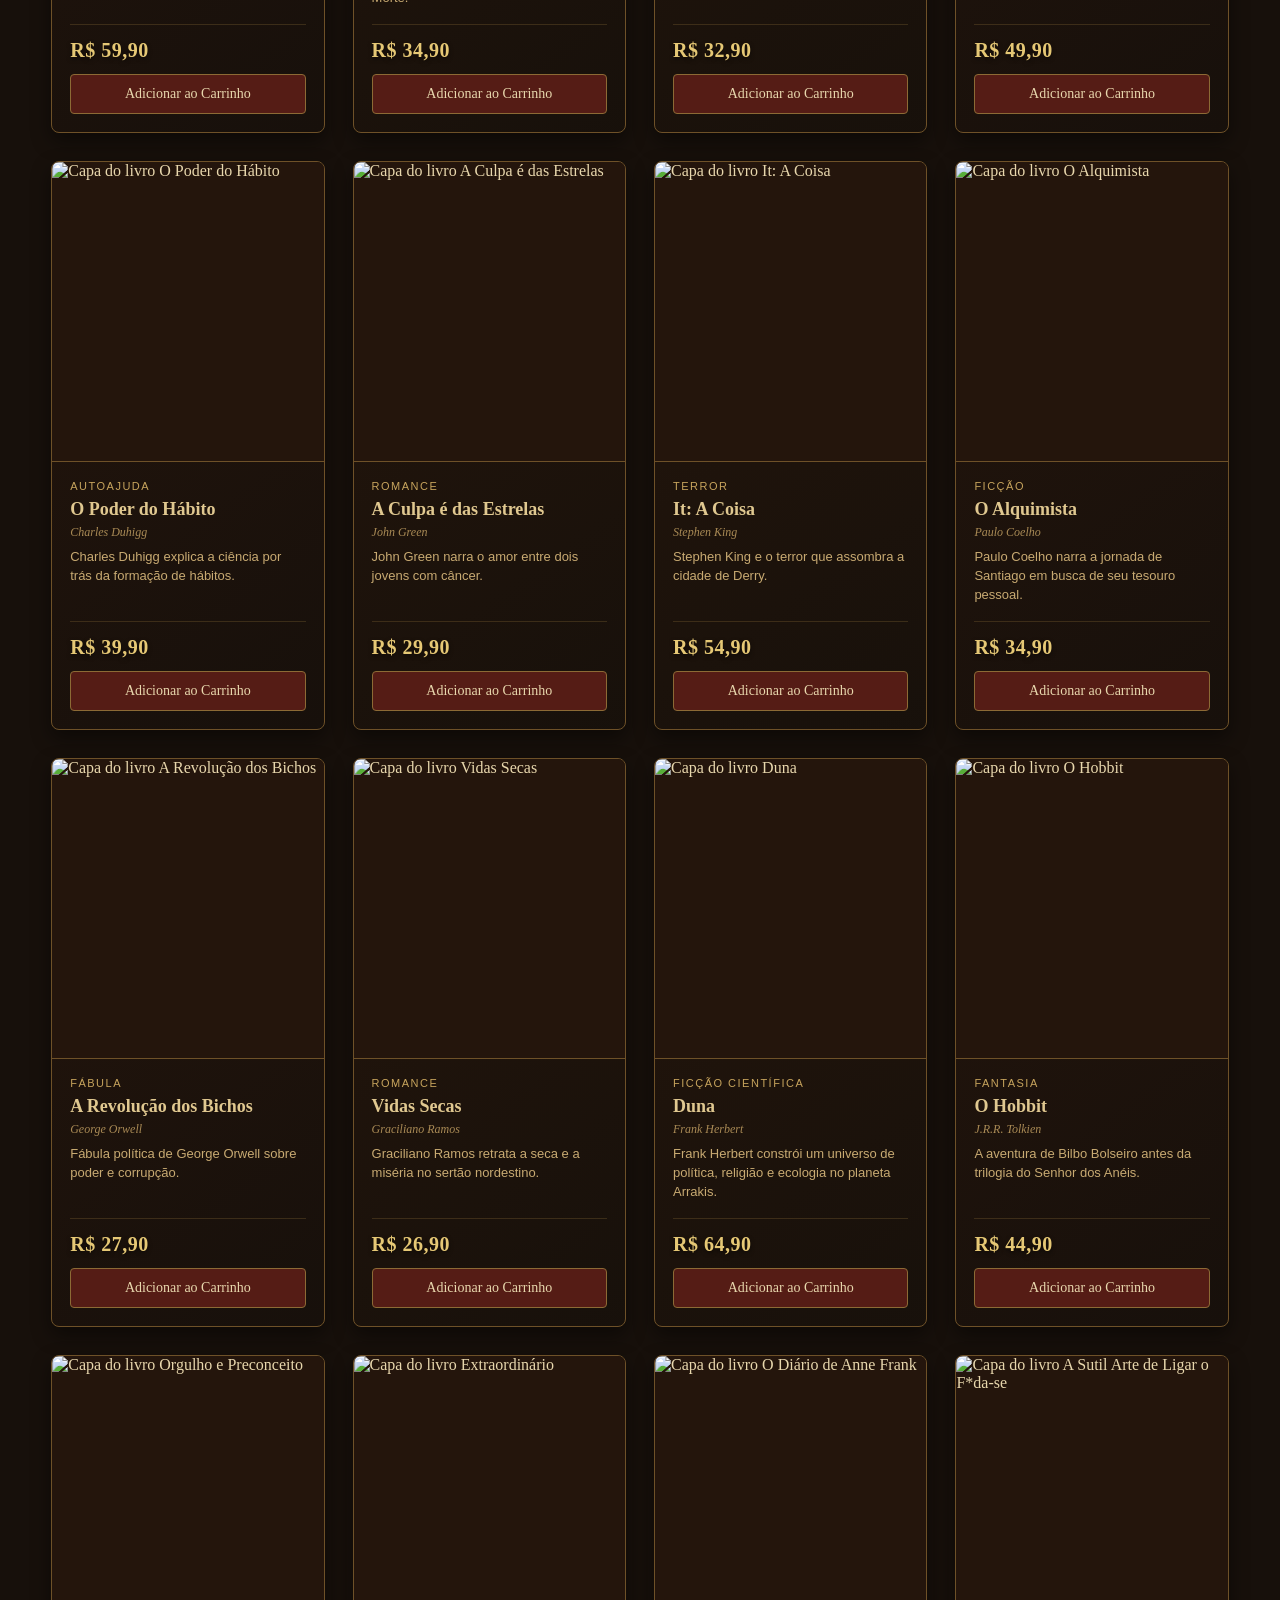
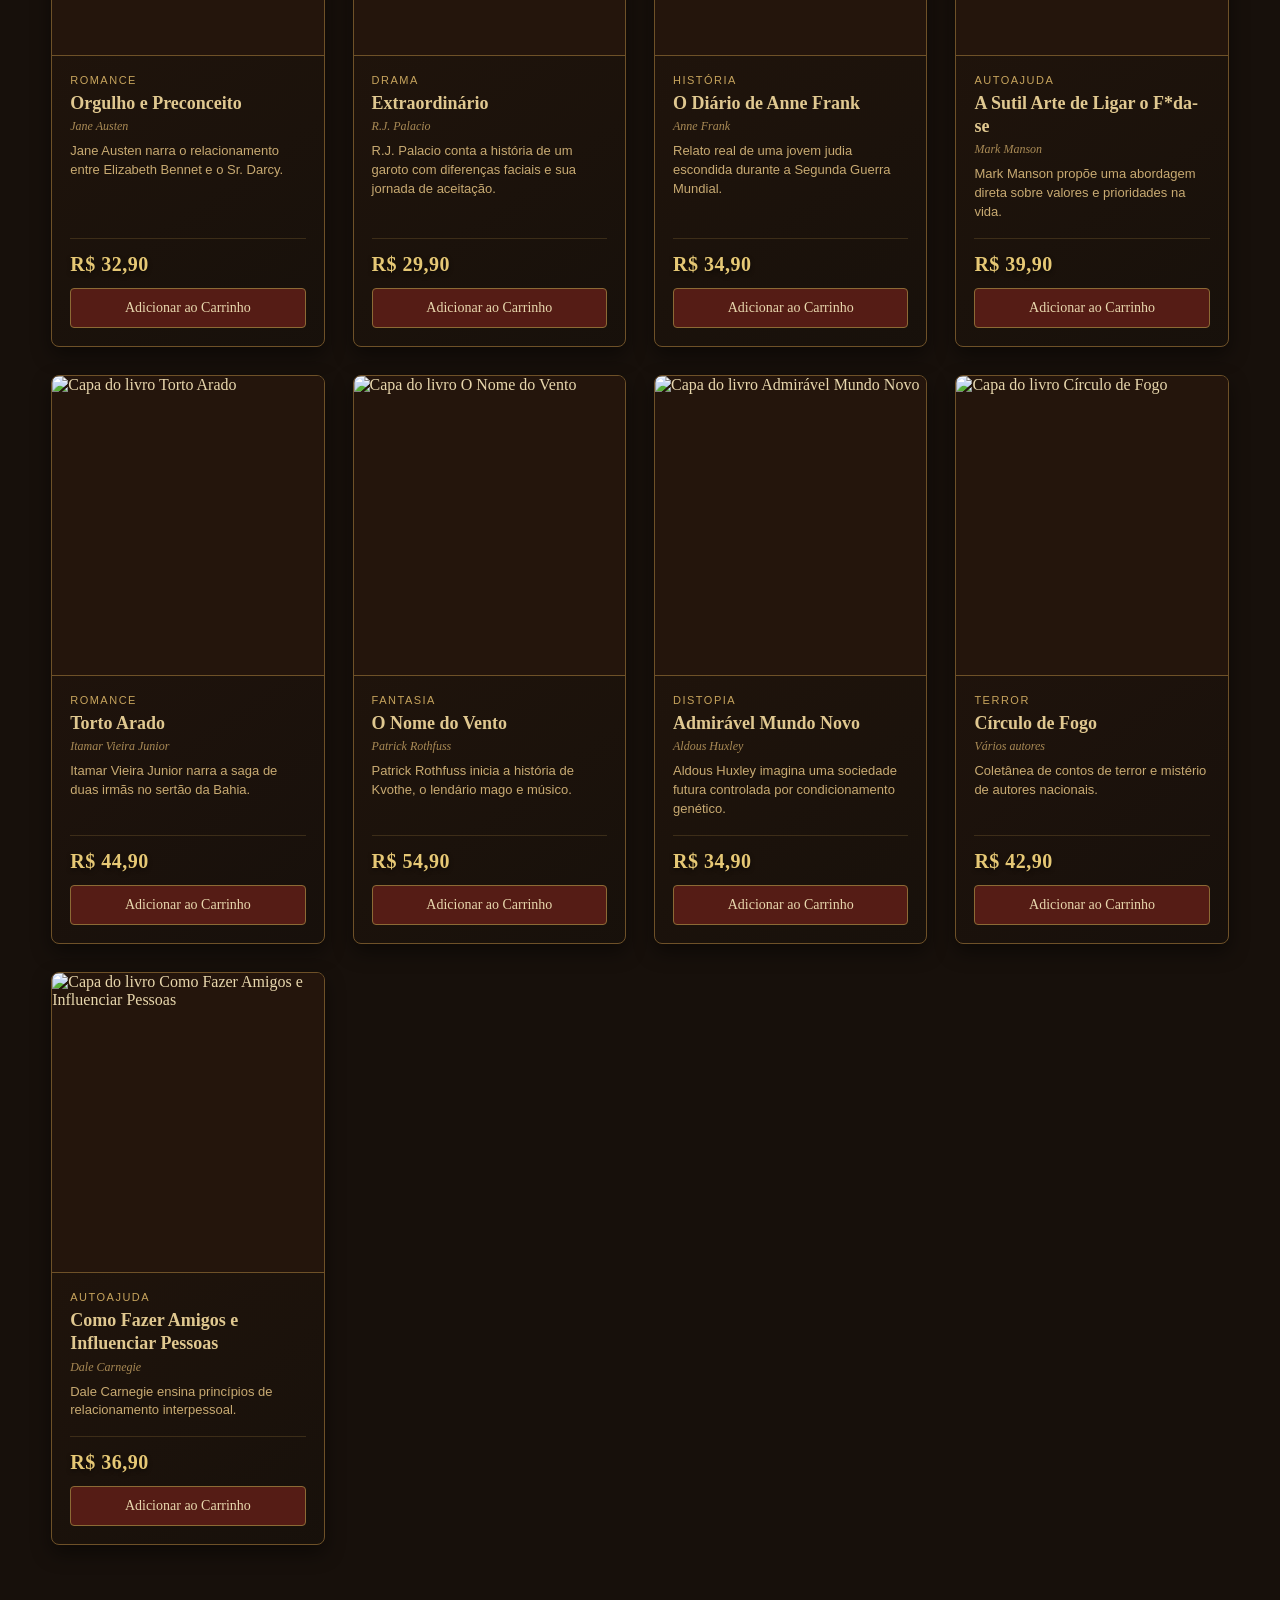
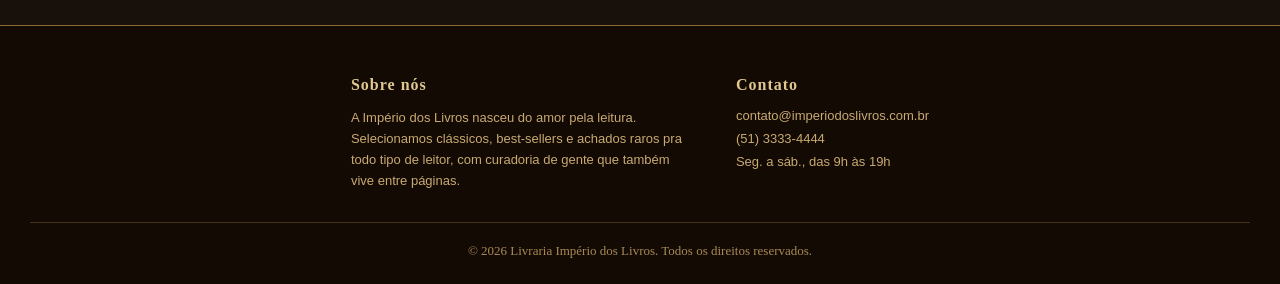
==== commit 88b1a535: "chore: resolving merge" ====
--- a/index.html
+++ b/index.html
@@ -6,6 +6,7 @@
     <title>Império dos Livros</title>
     <link rel="stylesheet" href="style.css" />
   </head>
+
   <body>
     <header class="header">
       <!-- Logo -->
@@ -15,63 +16,101 @@
       </div>
 
       <!-- Menu -->
-      <nav class="menu">
+      <nav class="menu" aria-label="Navegação Principal">
         <ul>
-          <li><a href="#" id="link-inicio">Início</a></li>
-          <li><a href="#" id="link-livros">Livros</a></li>
-          <li class="menu-categorias">
-            <a href="#" id="link-categorias">Categorias</a>
-            <ul id="dropdown-categorias" class="dropdown-categorias"></ul>
+          <li><a href="#">Início</a></li>
+          <li><a href="#catalogo">Livros</a></li>
+          <li>
+            <div class="dropdown">
+              <button class="dropbtn" type="button" aria-haspopup="true">
+                Gêneros
+              </button>
+              <div class="dropdown-content">
+                <a href="#catalogo" data-genero="Todos">Todos os Livros</a>
+                <a href="#catalogo" data-genero="Romance">Romance</a>
+                <a href="#catalogo" data-genero="Distopia">Distopia</a>
+                <a href="#catalogo" data-genero="Fábula">Fábula</a>
+                <a href="#catalogo" data-genero="Fantasia">Fantasia</a>
+                <a href="#catalogo" data-genero="História">História</a>
+                <a href="#catalogo" data-genero="Terror">Terror</a>
+                <a href="#catalogo" data-genero="Ficção Científica"
+                  >Ficção Científica</a
+                >
+                <a href="#catalogo" data-genero="Autoajuda">Autoajuda</a>
+                <a href="#catalogo" data-genero="Drama">Drama</a>
+              </div>
+            </div>
           </li>
-          <li><a href="#">Autores</a></li>
-          <li><a href="#" id="link-sobre">Sobre nós</a></li>
-          <li><a href="#" id="link-contato">Contato</a></li>
+          <li><a href="#catalogo">Autores</a></li>
+          <li><a href="#hero">Sobre nós</a></li>
+          <li><a href="#footer-contato">Contato</a></li>
         </ul>
       </nav>
 
-      <!-- Busca e ações -->
       <div class="header-actions">
         <div class="search">
-          <input type="text" placeholder="Buscar livros..." />
-          <button>⌕</button>
-        </div>   
-        <a href="#" class="icon2">
-          <img src="./imagens/usuarioDourado-removebg-preview.png" alt="Usuario">
-        </a>
+          <input
+            type="search"
+            id="input-busca"
+            placeholder="Buscar livros, autores..."
+            aria-label="Buscar livros no catálogo"
+          />
+          <button id="btn-busca" type="button" aria-label="Pesquisar">⌕</button>
+        </div>
 
-        <a href="#" class="icon2" id="btn-carrinho">
-          <img src="./imagens/bolsaDeCompra.png" alt="Abrir carrinho">
-          <span id="contador-carrinho" class="contador-carrinho"></span>
-        </a>
+        <!-- Ícone do Carrinho SVG Harmônico -->
+        <button
+          class="icon2 btn-carrinho-toggle"
+          id="btn-carrinho"
+          type="button"
+          aria-label="Abrir carrinho"
+        >
+          <svg
+            class="icone-sacola"
+            xmlns="http://www.w3.org/2000/svg"
+            viewBox="0 0 24 24"
+            fill="none"
+            stroke="currentColor"
+            stroke-width="1.8"
+            stroke-linecap="round"
+            stroke-linejoin="round"
+          >
+            <path d="M6 2L3 6v14a2 2 0 0 0 2 2h14a2 2 0 0 0 2-2V6l-3-4z" />
+            <line x1="3" y1="6" x2="21" y2="6" />
+            <path d="M16 10a4 4 0 0 1-8 0" />
+          </svg>
+          <span class="badge-carrinho" id="badge-carrinho" style="display: none"
+            >0</span
+          >
+        </button>
       </div>
     </header>
 
     <main id="root">
-      <section class="hero">
+      <section class="hero" id="hero">
         <h2>Bem-vindo à Livraria Império dos Livros</h2>
         <p>A sua jornada começa entre páginas.</p>
-        <button id="btn-explorar">Explorar livros</button>
+        <button id="btn-explorar" type="button">Explorar livros</button>
       </section>
 
-      <section class="catalogo">
-        <h2>Livros em destaque</h2>
-
+      <section class="catalogo" id="catalogo">
+        <h2 id="titulo-catalogo">Livros em Destaque</h2>
         <ul id="lista-livros"></ul>
       </section>
     </main>
-    
+
     <footer class="footer">
       <div class="footer-conteudo">
         <div class="footer-coluna">
           <h3>Sobre nós</h3>
           <p>
             A Império dos Livros nasceu do amor pela leitura. Selecionamos
-            clássicos, best-sellers e achados raros pra todo tipo de
-            leitor, com curadoria de gente que também vive entre páginas.
+            clássicos, best-sellers e achados raros pra todo tipo de leitor, com
+            curadoria de gente que também vive entre páginas.
           </p>
         </div>
 
-        <div class="footer-coluna">
+        <div class="footer-coluna" id="footer-contato">
           <h3>Contato</h3>
           <ul class="footer-contato-lista">
             <li>contato@imperiodoslivros.com.br</li>
@@ -86,40 +125,37 @@
       </p>
     </footer>
 
-    <aside id="carrinho" class="carrinho">
-
+    <!-- Carrinho Lateral (Drawer Modal) -->
+    <aside id="carrinho" class="carrinho" aria-label="Carrinho de Compras">
       <div class="carrinho-header">
-          <h2>Seu Carrinho</h2>
-
-          <button id="fechar-carrinho" class="fechar-carrinho">
-              ×
-          </button>
+        <h2>Seu Carrinho</h2>
+        <button
+          id="fechar-carrinho"
+          class="fechar-carrinho"
+          type="button"
+          aria-label="Fechar carrinho"
+        >
+          &times;
+        </button>
       </div>
 
       <div id="lista-carrinho" class="lista-carrinho">
-          <!-- produtos aparecerão aqui -->
+        <!-- produtos aparecerão aqui -->
       </div>
 
       <div class="carrinho-footer">
+        <div class="carrinho-total">
+          <span>Total:</span>
+          <strong id="valor-total">R$ 0,00</strong>
+        </div>
 
-          <div class="carrinho-total">
-              <span>Total:</span>
-              <strong id="valor-total">R$ 0,00</strong>
-          </div>
-
-          <button class="btn-finalizar">
-              Finalizar compra
-          </button>
-
+        <button class="btn-finalizar" type="button">Finalizar compra</button>
       </div>
-
     </aside>
 
-    <div id="overlay-carrinho" class="overlay-carrinho"></div>
+    <!-- Overlay escuro de fundo ao abrir carrinho -->
+    <div id="overlay-carrinho" class="overlay-carrinho" tabindex="-1"></div>
 
-    <script type="module" src="livros.js"></script>
-    <script type="module" src="renderizar-livros.js"></script>
-    <script type="module" src="renderizar-carrinho.js"></script>
-    <script src="script.js"></script>
+    <script type="module" src="./js/app.js"></script>
   </body>
-</html>+</html>
--- a/style.css
+++ b/style.css
@@ -1,1342 +1,954 @@
+/* =========================================================
+   LIVRARIA IMPÉRIO DOS LIVROS - ESTILOS PRINCIPAIS (SPA)
+   =========================================================
+   Paleta de Cores:
+   - Fundo:             #17100B
+   - Madeira:           #24150C
+   - Pergaminho:        #C8AA72
+   - Pergaminho Claro:  #E0C890
+   - Dourado:           #C49A4A
+   - Dourado Claro:     #D8B86A
+   - Vinho:             #551C15
+   - Vinho Hover:       #6B241B
+   - Texto Claro:       #E8D7AD
+   ========================================================= */
+
 /* ---------------------------------------------------------
-   𝑷𝑨𝑳𝑬𝑻𝑨 𝑫𝑬 𝑪𝑶𝑹𝑬𝑺
-   ---------------------------------------------------------
----------------------------------
-   Fundo:           |  #17100B  |
-   Madeira:         |   #24150C |
-   Pergaminho:      |   #C8AA72 |
-   Pergaminho claro:|   #E0C890 |
-   Dourado:         |   #C49A4A |
-   Dourado claro:   |   #D8B86A |
-   Vinho:           |   #551C15 |
-   Texto claro:     |   #E8D7AD |
-   Texto escuro:    |   #29180D |
---------------------------------- */
-
-
-/* 𝑹𝑬𝑺𝑬𝑻 */
-
+   1. RESET & GERAL
+   --------------------------------------------------------- */
 * {
-    margin: 0;
-    padding: 0;
-    box-sizing: border-box;
+  margin: 0;
+  padding: 0;
+  box-sizing: border-box;
 }
 
 html {
-    scroll-behavior: smooth;
-
-    /* Compensa o header sticky, pra ele não cobrir o topo do que for
-       rolado até (catálogo, footer, etc.) — usa a mesma variável que
-       o dropdown de categorias já usa, atualizada dinamicamente no script.js */
-    scroll-padding-top: var(--header-height, 100px);
+  scroll-behavior: smooth;
+  scroll-padding-top: var(--header-height, 100px);
 }
 
 body {
-    min-height: 100vh;
-
-    display: flex;
+  min-height: 100vh;
+  display: flex;
+  flex-direction: column;
+  background-color: #17100b;
+  color: #e8d7ad;
+  font-family: Georgia, "Times New Roman", serif;
+  background-image:
+    linear-gradient(rgba(20, 10, 5, 0.45), rgba(20, 10, 5, 0.45)),
+    url("https://c4.wallpaperflare.com/wallpaper/761/692/842/wood-texture-wooden-surface-pattern-wallpaper-preview.jpg");
+  background-attachment: fixed;
+  background-repeat: repeat;
+  background-size: 800px 800px;
+}
+
+/* ---------------------------------------------------------
+   2. HEADER & NAVEGAÇÃO
+   --------------------------------------------------------- */
+.header {
+  width: 100%;
+  min-height: 90px;
+  display: flex;
+  align-items: center;
+  justify-content: space-between;
+  padding: 12px 40px;
+  background: rgba(20, 10, 5, 0.97);
+  border-bottom: 1px solid #8c6a35;
+  position: sticky;
+  top: 0;
+  z-index: 1000;
+  backdrop-filter: blur(8px);
+}
+
+/* Logo */
+.logo {
+  text-align: center;
+  line-height: 1;
+}
+
+.logo span {
+  display: block;
+  margin-bottom: 5px;
+  font-size: 11px;
+  letter-spacing: 4px;
+  color: #c7a45d;
+}
+
+.logo h1 {
+  font-family: Georgia, serif;
+  font-size: 23px;
+  letter-spacing: 2px;
+  color: #d8b66c;
+}
+
+/* Menu */
+.menu {
+  flex: 1;
+}
+
+.menu ul {
+  display: flex;
+  justify-content: center;
+  align-items: center;
+  gap: 28px;
+  list-style: none;
+}
+
+.menu a {
+  position: relative;
+  color: #cdb47d;
+  text-decoration: none;
+  font-size: 14px;
+  transition: color 0.3s ease;
+}
+
+.menu a::after {
+  content: "";
+  position: absolute;
+  left: 0;
+  bottom: -7px;
+  width: 0;
+  height: 1px;
+  background: #d8b86a;
+  transition: width 0.3s ease;
+}
+
+.menu a:hover {
+  color: #e6c875;
+}
+
+.menu a:hover::after {
+  width: 100%;
+}
+
+/* Dropdown de Gêneros */
+.dropdown {
+  position: relative;
+  display: inline-block;
+}
+
+.dropbtn {
+  position: relative;
+  background: none;
+  border: none;
+  color: #cdb47d;
+  font-size: 14px;
+  font-family: inherit;
+  cursor: pointer;
+  padding: 16px 0;
+  transition: color 0.3s ease;
+}
+
+.dropbtn::after {
+  content: "";
+  position: absolute;
+  left: 0;
+  bottom: -7px;
+  width: 0;
+  height: 1px;
+  background: #d8b86a;
+  transition: width 0.3s ease;
+}
+
+.dropdown:hover .dropbtn,
+.dropbtn:focus {
+  color: #e6c875;
+}
+
+.dropdown:hover .dropbtn::after,
+.dropbtn:focus::after {
+  width: 100%;
+}
+
+.dropdown-content {
+  display: none;
+  position: absolute;
+  top: 100%;
+  left: 50%;
+  transform: translateX(-50%);
+  min-width: 180px;
+  max-height: 320px;
+  overflow-y: auto;
+  background: rgba(23, 16, 11, 0.98);
+  border: 1px solid #6e5128;
+  border-radius: 6px;
+  box-shadow: 0 10px 25px rgba(0, 0, 0, 0.6);
+  z-index: 1100;
+  padding: 8px 0;
+  margin-top: 2px;
+}
+
+.dropdown:hover .dropdown-content,
+.dropdown-content:hover {
+  display: block;
+}
+
+.dropdown-content a {
+  display: block;
+  padding: 10px 18px;
+  color: #cdb47d;
+  font-size: 13px;
+  text-decoration: none;
+  transition:
+    background-color 0.2s ease,
+    color 0.2s ease;
+}
+
+.dropdown-content a::after {
+  display: none;
+}
+
+.dropdown-content a:hover {
+  background-color: rgba(196, 154, 74, 0.15);
+  color: #e6c875;
+}
+
+/* Ações do Header (Busca e Botões) */
+.header-actions {
+  display: flex;
+  align-items: center;
+  gap: 15px;
+}
+
+.search {
+  display: flex;
+  align-items: center;
+  width: 240px;
+  border: 1px solid #6e5128;
+  border-radius: 20px;
+  overflow: hidden;
+  background: rgba(0, 0, 0, 0.3);
+  transition:
+    border-color 0.3s ease,
+    box-shadow 0.3s ease;
+}
+
+.search:focus-within {
+  border-color: #c49a4a;
+  box-shadow: 0 0 10px rgba(196, 154, 74, 0.25);
+}
+
+.search input {
+  width: 100%;
+  padding: 8px 14px;
+  border: none;
+  outline: none;
+  background: transparent;
+  color: #d8c18a;
+  font-size: 13px;
+  font-family: Arial, sans-serif;
+}
+
+.search input::placeholder {
+  color: #80683e;
+}
+
+.search button {
+  padding: 0 12px;
+  border: none;
+  background: transparent;
+  color: #c7a45d;
+  cursor: pointer;
+  font-size: 17px;
+  transition: color 0.2s ease;
+}
+
+.search button:hover {
+  color: #f0d17c;
+}
+
+/* Ícones e Botão do Carrinho */
+.icon2 {
+  position: relative;
+  display: flex;
+  align-items: center;
+  justify-content: center;
+  text-decoration: none;
+  transition: 0.3s ease;
+}
+
+.btn-carrinho-toggle {
+  background: transparent;
+  border: none;
+  cursor: pointer;
+  padding: 4px;
+}
+
+.icone-sacola {
+  width: 24px;
+  height: 24px;
+  stroke: #c49a4a;
+  transition:
+    stroke 0.25s ease,
+    transform 0.25s ease;
+}
+
+.btn-carrinho-toggle:hover .icone-sacola {
+  stroke: #f0d17c;
+  transform: scale(1.1);
+}
+
+.badge-carrinho {
+  position: absolute;
+  top: -4px;
+  right: -6px;
+  background-color: #8c281e;
+  color: #ffffff;
+  border: 1px solid #c49a4a;
+  font-size: 11px;
+  font-weight: bold;
+  font-family: Arial, sans-serif;
+  width: 18px;
+  height: 18px;
+  border-radius: 50%;
+  display: flex;
+  align-items: center;
+  justify-content: center;
+  box-shadow: 0 2px 5px rgba(0, 0, 0, 0.5);
+}
+
+/* ---------------------------------------------------------
+   3. CONTEÚDO PRINCIPAL (MAIN & HERO)
+   --------------------------------------------------------- */
+#root {
+  flex: 1;
+  width: 100%;
+}
+
+.hero {
+  min-height: 320px;
+  display: flex;
+  flex-direction: column;
+  justify-content: center;
+  align-items: center;
+  text-align: center;
+  padding: 60px 20px;
+  background: linear-gradient(rgba(20, 10, 5, 0.78), rgba(20, 10, 5, 0.78));
+  border-bottom: 1px solid rgba(196, 154, 74, 0.4);
+}
+
+.hero h2 {
+  max-width: 800px;
+  margin-bottom: 12px;
+  font-size: 38px;
+  color: #e0c890;
+  letter-spacing: 1px;
+  text-shadow: 0 2px 8px rgba(0, 0, 0, 0.8);
+}
+
+.hero p {
+  margin-bottom: 25px;
+  color: #c8aa72;
+  font-size: 18px;
+}
+
+.hero button {
+  padding: 12px 28px;
+  border: 1px solid #c49a4a;
+  border-radius: 4px;
+  background: #551c15;
+  color: #e8d7ad;
+  font-family: Georgia, serif;
+  font-size: 15px;
+  cursor: pointer;
+  transition: 0.3s ease;
+}
+
+.hero button:hover {
+  background: #6b241b;
+  color: #ffffff;
+  transform: translateY(-2px);
+  box-shadow: 0 5px 15px rgba(0, 0, 0, 0.4);
+}
+
+/* ---------------------------------------------------------
+   4. CATÁLOGO & CARDS DE LIVROS
+   --------------------------------------------------------- */
+.catalogo {
+  width: min(1400px, 92%);
+  margin: 0 auto;
+  padding: 60px 0 80px;
+}
+
+.catalogo > h2 {
+  margin-bottom: 35px;
+  text-align: center;
+  font-size: 30px;
+  color: #e0c890;
+  letter-spacing: 1px;
+}
+
+#lista-livros {
+  display: grid;
+  grid-template-columns: repeat(auto-fit, minmax(240px, 1fr));
+  gap: 28px;
+  list-style: none;
+}
+
+#lista-livros li {
+  min-width: 0;
+}
+
+/* Mensagem sem resultados */
+.sem-resultados {
+  grid-column: 1 / -1;
+  padding: 60px 20px;
+  text-align: center;
+  color: #c8aa72;
+  font-family: Arial, sans-serif;
+  font-size: 16px;
+}
+/* Card do Livro */
+.card {
+  height: 100%;
+  display: flex;
+  flex-direction: column;
+  overflow: hidden;
+  background: linear-gradient(
+    145deg,
+    rgba(36, 21, 12, 0.97),
+    rgba(23, 16, 11, 0.97)
+  );
+  border: 1px solid #6e5128;
+  border-radius: 8px;
+  box-shadow: 0 8px 20px rgba(0, 0, 0, 0.45);
+  transition:
+    transform 0.3s ease,
+    border-color 0.3s ease,
+    box-shadow 0.3s ease;
+}
+
+.card:hover {
+  transform: translateY(-7px);
+  border-color: #c49a4a;
+  box-shadow:
+    0 14px 30px rgba(0, 0, 0, 0.6),
+    0 0 15px rgba(196, 154, 74, 0.15);
+}
+
+.card img {
+  width: 100%;
+  height: 300px;
+  display: block;
+  object-fit: cover;
+  background: #24150c;
+  border-bottom: 1px solid #6e5128;
+}
+
+.card-conteudo {
+  padding: 18px;
+  flex: 1;
+  display: flex;
+  flex-direction: column;
+}
+
+.card-genero {
+  font-size: 11px;
+  letter-spacing: 1.5px;
+  text-transform: uppercase;
+  color: #c7a45d;
+  margin-bottom: 6px;
+  font-family: Arial, sans-serif;
+}
+
+.card h3 {
+  color: #e0c890;
+  font-size: 18px;
+  line-height: 1.3;
+  margin-bottom: 4px;
+}
+
+.autor-livro {
+  margin-bottom: 8px;
+  color: #a98a55;
+  font-style: italic;
+  font-size: 12px;
+}
+
+.descricao-livro {
+  color: #c8aa72;
+  font-family: Arial, sans-serif;
+  font-size: 13px;
+  line-height: 1.45;
+  margin-bottom: 16px;
+}
+
+/* Rodapé do Card: Preço em destaque e alinhado no fundo */
+.card-rodape {
+  margin-top: auto;
+  display: flex;
+  flex-direction: column;
+  gap: 12px;
+  padding-top: 14px;
+  border-top: 1px solid rgba(196, 154, 74, 0.2);
+}
+
+.preco-destaque {
+  font-family: Georgia, serif;
+  font-size: 20px;
+  font-weight: bold;
+  color: #e6c875;
+  letter-spacing: 0.5px;
+  text-shadow: 0 2px 4px rgba(0, 0, 0, 0.5);
+}
+
+.btn-comprar {
+  width: 100%;
+  padding: 11px;
+  border: 1px solid #8c6a35;
+  border-radius: 4px;
+  background: #551c15;
+  color: #e8d7ad;
+  font-family: Georgia, serif;
+  font-size: 14px;
+  cursor: pointer;
+  transition: 0.3s ease;
+}
+
+.btn-comprar:hover {
+  background: #6b241b;
+  color: #ffffff;
+}
+
+/* ---------------------------------------------------------
+   5. CARRINHO LATERAL (DRAWER)
+   --------------------------------------------------------- */
+.carrinho {
+  position: fixed;
+  top: 0;
+  right: -420px;
+  width: 400px;
+  max-width: 90%;
+  height: 100vh;
+  background: #24150c;
+  border-left: 1px solid #c49a4a;
+  box-shadow: -8px 0 25px rgba(0, 0, 0, 0.6);
+  z-index: 2000;
+  display: flex;
+  flex-direction: column;
+  transition: right 0.35s cubic-bezier(0.4, 0, 0.2, 1);
+}
+
+.carrinho.aberto {
+  right: 0;
+}
+
+.carrinho-header {
+  display: flex;
+  align-items: center;
+  justify-content: space-between;
+  padding: 20px 22px;
+  background: rgba(20, 10, 5, 0.98);
+  border-bottom: 1px solid #8c6a35;
+}
+
+.carrinho-header h2 {
+  margin: 0;
+  color: #e0c890;
+  font-family: Georgia, serif;
+  font-size: 22px;
+}
+
+.fechar-carrinho {
+  border: none;
+  background: transparent;
+  color: #c7a45d;
+  font-size: 32px;
+  line-height: 1;
+  cursor: pointer;
+  transition: 0.2s ease;
+}
+
+.fechar-carrinho:hover {
+  color: #f0d17c;
+  transform: scale(1.15);
+}
+
+.lista-carrinho {
+  flex: 1;
+  overflow-y: auto;
+  padding: 16px 20px;
+}
+
+.item-carrinho {
+  display: flex;
+  align-items: flex-start;
+  gap: 14px;
+  padding: 14px 0;
+  border-bottom: 1px solid rgba(196, 154, 74, 0.25);
+}
+
+.item-carrinho img {
+  width: 65px;
+  height: 90px;
+  object-fit: cover;
+  border: 1px solid #6e5128;
+  border-radius: 4px;
+}
+
+.item-carrinho-info {
+  flex: 1;
+}
+
+.item-carrinho-info h3 {
+  margin-bottom: 4px;
+  color: #e0c890;
+  font-size: 15px;
+}
+
+.item-preco-unitario {
+  color: #c8aa72;
+  font-family: Arial, sans-serif;
+  font-size: 12px;
+  margin-bottom: 6px;
+}
+
+.quantidade-carrinho {
+  display: flex;
+  align-items: center;
+  gap: 8px;
+  margin-top: 6px;
+}
+
+.quantidade-carrinho button {
+  width: 24px;
+  height: 24px;
+  border: 1px solid #8c6a35;
+  background: #551c15;
+  color: #e8d7ad;
+  cursor: pointer;
+  border-radius: 3px;
+  font-size: 14px;
+  line-height: 1;
+  display: flex;
+  align-items: center;
+  justify-content: center;
+  transition: background-color 0.2s ease;
+}
+
+.quantidade-carrinho button:hover {
+  background: #6b241b;
+}
+
+.quantidade-carrinho span {
+  color: #e0c890;
+  min-width: 20px;
+  text-align: center;
+  font-family: Arial, sans-serif;
+  font-size: 13px;
+}
+
+.item-subtotal {
+  margin-top: 6px;
+  color: #c8aa72;
+  font-family: Arial, sans-serif;
+  font-size: 12px;
+}
+
+.item-subtotal strong {
+  color: #d8b86a;
+}
+
+.btn-remover {
+  border: none;
+  background: transparent;
+  color: #c7a45d;
+  font-size: 22px;
+  line-height: 1;
+  cursor: pointer;
+  transition: 0.2s ease;
+  padding: 0 4px;
+}
+
+.btn-remover:hover {
+  color: #e06a5a;
+  transform: scale(1.2);
+}
+
+.carrinho-vazio {
+  padding: 50px 10px;
+  text-align: center;
+  color: #c8aa72;
+  font-family: Arial, sans-serif;
+}
+
+.carrinho-vazio p {
+  font-size: 16px;
+  margin-bottom: 6px;
+  color: #e0c890;
+}
+
+.carrinho-vazio span {
+  font-size: 13px;
+  color: #8c6a35;
+}
+
+.carrinho-footer {
+  padding: 18px 22px;
+  background: rgba(20, 10, 5, 0.98);
+  border-top: 1px solid #8c6a35;
+}
+
+.carrinho-total {
+  display: flex;
+  justify-content: space-between;
+  align-items: center;
+  margin-bottom: 14px;
+  color: #c8aa72;
+  font-size: 17px;
+}
+
+.carrinho-total strong {
+  color: #d8b86a;
+  font-size: 20px;
+}
+
+.btn-finalizar {
+  width: 100%;
+  padding: 13px;
+  border: 1px solid #c49a4a;
+  border-radius: 4px;
+  background: #551c15;
+  color: #e8d7ad;
+  font-family: Georgia, serif;
+  font-size: 15px;
+  cursor: pointer;
+  transition: 0.3s ease;
+}
+
+.btn-finalizar:hover {
+  background: #6b241b;
+  border-color: #d8b86a;
+  color: #ffffff;
+  transform: translateY(-2px);
+}
+
+.overlay-carrinho {
+  position: fixed;
+  inset: 0;
+  background: rgba(0, 0, 0, 0.6);
+  z-index: 1500;
+  opacity: 0;
+  visibility: hidden;
+  transition:
+    opacity 0.35s ease,
+    visibility 0.35s ease;
+}
+
+.overlay-carrinho.aberto {
+  opacity: 1;
+  visibility: visible;
+}
+
+/* ---------------------------------------------------------
+   6. FEEDBACK VISUAL (TOAST)
+   --------------------------------------------------------- */
+.toast-carrinho {
+  position: fixed;
+  left: 50%;
+  bottom: 40px;
+  transform: translate(-50%, 20px);
+  max-width: 90%;
+  padding: 14px 26px;
+  background: rgba(20, 10, 5, 0.98);
+  border: 1px solid #c49a4a;
+  border-radius: 6px;
+  color: #e8d7ad;
+  font-family: Georgia, serif;
+  font-size: 15px;
+  text-align: center;
+  box-shadow: 0 10px 30px rgba(0, 0, 0, 0.6);
+  opacity: 0;
+  z-index: 3000;
+  transition:
+    opacity 0.35s ease,
+    transform 0.35s ease;
+  pointer-events: none;
+}
+
+.toast-carrinho.visivel {
+  opacity: 1;
+  transform: translate(-50%, 0);
+}
+
+.toast-carrinho.toast-aviso {
+  border-color: #d8b86a;
+  color: #d8b86a;
+}
+
+.toast-carrinho.toast-erro {
+  border-color: #e06a5a;
+  color: #e06a5a;
+}
+
+/* ---------------------------------------------------------
+   7. FOOTER
+   --------------------------------------------------------- */
+.footer {
+  width: 100%;
+  padding: 50px 30px 25px;
+  background: rgba(20, 10, 5, 0.97);
+  border-top: 1px solid #8c6a35;
+  color: #d8c18a;
+  font-family: Georgia, serif;
+}
+
+.footer-conteudo {
+  display: flex;
+  flex-wrap: wrap;
+  justify-content: center;
+  gap: 45px;
+  max-width: 900px;
+  margin: 0 auto 30px;
+}
+
+.footer-coluna {
+  max-width: 340px;
+}
+
+.footer-coluna h3 {
+  margin-bottom: 14px;
+  color: #e0c890;
+  font-size: 16px;
+  letter-spacing: 1px;
+}
+
+.footer-coluna p {
+  color: #c8aa72;
+  font-family: Arial, sans-serif;
+  font-size: 13px;
+  line-height: 1.6;
+}
+
+.footer-contato-lista {
+  list-style: none;
+}
+
+.footer-contato-lista li {
+  margin-bottom: 8px;
+  color: #c8aa72;
+  font-family: Arial, sans-serif;
+  font-size: 13px;
+}
+
+.footer-copyright {
+  padding-top: 20px;
+  border-top: 1px solid rgba(140, 106, 53, 0.4);
+  color: #a98a55;
+  font-family: Georgia, serif;
+  font-size: 13px;
+  text-align: center;
+}
+
+/* ---------------------------------------------------------
+   8. RESPONSIVIDADE
+   --------------------------------------------------------- */
+@media (max-width: 1024px) {
+  .header {
+    padding: 12px 24px;
+  }
+
+  .menu ul {
+    gap: 18px;
+  }
+
+  .search {
+    width: 200px;
+  }
+}
+
+@media (max-width: 850px) {
+  .header {
     flex-direction: column;
-
-    background-color: #17100B;
-    color: #E8D7AD;
-
-    font-family: Georgia, serif;
-
-    background-image:
-        linear-gradient(
-            rgba(20, 10, 5, 0.45),
-            rgba(20, 10, 5, 0.45)
-        ),
-        url("https://c4.wallpaperflare.com/wallpaper/761/692/842/wood-texture-wooden-surface-pattern-wallpaper-preview.jpg");
-
-    background-attachment: fixed;
-    background-repeat: repeat;
-    background-size: 800px 800px;
-}
-
-
-/* 𝑯𝑬𝑨𝑫𝑬𝑹 */
-
-.header {
-    width: 100%;
-    min-height: 90px;
-
-    display: flex;
-    align-items: center;
-
-    padding: 12px 40px;
-
-    background: rgba(20, 10, 5, 0.97);
-
-    border-bottom: 1px solid #8C6A35;
-
-    position: sticky;
-    top: 0;
-
-    z-index: 1000;
-}
-
-
-/* 𝑳𝑶𝑮𝑶 */
-
-.logo {
-    width: 250px;
-
-    text-align: center;
-
-    line-height: 1;
-}
-
-.logo span {
-    display: block;
-
-    margin-bottom: 5px;
-
-    font-size: 11px;
-
-    letter-spacing: 4px;
-
-    color: #C7A45D;
-}
-
-.logo h1 {
-    font-family: Georgia, serif;
-
-    font-size: 23px;
-
-    letter-spacing: 2px;
-
-    color: #D8B66C;
-}
-
-
-/* 𝑴𝑬𝑵𝑼 */
-
-.menu {
-    flex: 1;
-}
-
-.menu ul {
-    display: flex;
-
     justify-content: center;
     align-items: center;
-
-    gap: 28px;
-
-    list-style: none;
-}
-
-.menu a {
-    position: relative;
-
-    color: #CDB47D;
-
-    text-decoration: none;
-
-    font-size: 14px;
-
-    transition: 0.3s ease;
-}
-
-.menu a::after {
-    content: "";
-
-    position: absolute;
-
-    left: 0;
-    bottom: -7px;
-
-    width: 0;
-    height: 1px;
-
-    background: #D8B86A;
-
-    transition: width 0.3s ease;
-}
-
-.menu a:hover {
-    color: #E6C875;
-}
-
-.menu a:hover::after {
+    gap: 14px;
+    padding: 15px 15px 18px;
+  }
+
+  .logo {
     width: 100%;
-}
-
-
-/* A̳Ç̳Õ̳E̳S̳ D̳O̳ H̳E̳A̳D̳E̳R̳ */
-
-.header-actions {
-    display: flex;
-
-    align-items: center;
-
+  }
+
+  .logo h1 {
+    font-size: 22px;
+  }
+
+  .menu {
+    order: 3;
+    width: 100%;
+  }
+
+  .menu ul {
+    flex-wrap: wrap;
+    justify-content: center;
+    gap: 12px 18px;
+  }
+
+  .header-actions {
+    order: 2;
+    width: 100%;
+    justify-content: center;
     gap: 15px;
-}
-
-
-/* 𝑩𝑼𝑺𝑪𝑨 */
-
-.search {
-    display: flex;
-
-    width: 250px;
-
-    border: 1px solid #6E5128;
-
-    border-radius: 20px;
-
-    overflow: hidden;
-
-    background: rgba(0, 0, 0, 0.25);
-
-    transition: 0.3s ease;
-}
-
-.search:focus-within {
-    border-color: #C49A4A;
-
-    box-shadow: 0 0 10px rgba(196, 154, 74, 0.2);
-}
-
-.search input {
+  }
+
+  .search {
+    width: min(100%, 280px);
+  }
+
+  .hero h2 {
+    font-size: 30px;
+  }
+}
+
+@media (max-width: 600px) {
+  .hero {
+    min-height: 260px;
+    padding: 40px 15px;
+  }
+
+  .hero h2 {
+    font-size: 24px;
+  }
+
+  .hero p {
+    font-size: 15px;
+  }
+
+  .catalogo {
+    width: 92%;
+    padding: 40px 0 60px;
+  }
+
+  .catalogo > h2 {
+    font-size: 24px;
+  }
+
+  #lista-livros {
+    grid-template-columns: 1fr;
+    gap: 20px;
+  }
+
+  .card img {
+    height: 340px;
+  }
+
+  .carrinho {
     width: 100%;
-
-    padding: 9px 13px;
-
-    border: none;
-
-    outline: none;
-
-    background: transparent;
-
-    color: #D8C18A;
-
-    font-size: 12px;
-}
-
-.search input::placeholder {
-    color: #80683E;
-}
-
-.search button {
-    padding: 0 12px;
-
-    border: none;
-
-    background: transparent;
-
-    color: #C7A45D;
-
-    cursor: pointer;
-
-    font-size: 17px;
-}
-
-
-/* ÍCONES */
-
-.icon {
-    color: #C7A45D;
-
-    text-decoration: none;
-
-    font-size: 18px;
-
-    transition: 0.3s ease;
-}
-
-.icon:hover {
-    color: #F0D17C;
-
-    transform: scale(1.15);
-}
-
-.icon2 {
-    position: relative;
-
-    display: flex;
-    align-items: center;
+    max-width: 100%;
+    right: -100%;
+  }
+
+  .footer {
+    padding: 40px 20px 20px;
+  }
+
+  .footer-conteudo {
     justify-content: center;
-    text-decoration: none;
-
-    transition: 0.3s ease;
-}
-
-
-/* Badge com a quantidade de itens no carrinho */
-
-.contador-carrinho {
-    position: absolute;
-    top: -6px;
-    right: -8px;
-
-    min-width: 16px;
-    height: 16px;
-
-    padding: 0 4px;
-
-    display: flex;
-    align-items: center;
-    justify-content: center;
-
-    background: #551C15;
-
-    border: 1px solid #C49A4A;
-    border-radius: 999px;
-
-    color: #E8D7AD;
-
-    font-family: Arial, sans-serif;
-    font-size: 10px;
-    font-weight: bold;
-    line-height: 1;
-
-    opacity: 0;
-
-    transform: scale(0.6);
-
-    transition: opacity 0.2s ease, transform 0.2s ease;
-
-    pointer-events: none;
-}
-
-.contador-carrinho.visivel {
-    opacity: 1;
-
-    transform: scale(1);
-}
-
-.icon2 img {
-    width: 18px;
-    height: 18px;
-    object-fit: contain;
-    display: block;
-    
-}
-
-.icon2:hover {
-    transform: scale(1.15);
-    
-}
-
-
-/* C̳O̳N̳T̳E̳Ú̳D̳O̳ P̳R̳I̳N̳C̳I̳P̳A̳L̳ */
-
-#root {
-    flex: 1;
-
-    width: 100%;
-}
-
-
-/* 𝑯𝑬𝑹𝑶 */
-
-.hero {
-    min-height: 320px;
-
-    display: flex;
-
-    flex-direction: column;
-
-    justify-content: center;
-
-    align-items: center;
-
     text-align: center;
-
-    padding: 60px 20px;
-
-    background:
-        linear-gradient(
-            rgba(20, 10, 5, 0.78),
-            rgba(20, 10, 5, 0.78)
-        );
-
-    border-bottom: 1px solid rgba(196, 154, 74, 0.4);
-}
-
-.hero h2 {
-    max-width: 800px;
-
-    margin-bottom: 12px;
-
-    font-size: 38px;
-
-    color: #E0C890;
-
-    letter-spacing: 1px;
-
-    text-shadow: 0 2px 8px rgba(0, 0, 0, 0.8);
-}
-
-.hero p {
-    margin-bottom: 25px;
-
-    color: #C8AA72;
-
-    font-size: 18px;
-}
-
-
-/* BOTÃO PRINCIPAL */
-
-.hero button {
-    padding: 12px 28px;
-
-    border: 1px solid #C49A4A;
-
-    border-radius: 4px;
-
-    background: #551C15;
-
-    color: #E8D7AD;
-
-    font-family: Georgia, serif;
-
-    font-size: 15px;
-
-    cursor: pointer;
-
-    transition: 0.3s ease;
-}
-
-.hero button:hover {
-    background: #6B241B;
-
-    color: #FFFFFF;
-
-    transform: translateY(-2px);
-
-    box-shadow: 0 5px 15px rgba(0, 0, 0, 0.4);
-}
-
-
-/* CATÁLOGO */
-
-.catalogo {
-    width: min(1400px, 92%);
-
-    margin: 0 auto;
-
-    padding: 60px 0 80px;
-}
-
-.catalogo > h2 {
-    margin-bottom: 35px;
-
-    text-align: center;
-
-    font-size: 30px;
-
-    color: #E0C890;
-
-    letter-spacing: 1px;
-}
-
-
-/* 𝑫𝑹𝑶𝑷𝑫𝑶𝑾𝑵 𝑫𝑬 𝑪𝑨𝑻𝑬𝑮𝑶𝑹𝑰𝑨𝑺 (𝒏𝒐 𝒎𝒆𝒏𝒖) */
-
-.menu-categorias {
-    position: relative;
-}
-
-.menu-categorias > a::after {
-    content: " ▾";
-
-    font-size: 10px;
-}
-
-.dropdown-categorias {
-    position: absolute;
-    top: 100%;
-    left: 50%;
-
-    transform: translate(-50%, -8px);
-
-    min-width: 200px;
-    max-height: 320px;
-
-    overflow-y: auto;
-
-    list-style: none;
-
-    background: rgba(20, 10, 5, 0.98);
-
-    border: 1px solid #6E5128;
-    border-radius: 6px;
-
-    box-shadow: 0 14px 30px rgba(0, 0, 0, 0.5);
-
-    padding: 8px 0;
-
-    opacity: 0;
-    visibility: hidden;
-
-    transition:
-        opacity 0.25s ease,
-        transform 0.25s ease,
-        visibility 0.25s ease;
-
-    z-index: 1100;
-}
-
-.menu-categorias:hover .dropdown-categorias,
-.dropdown-categorias.aberto {
-    opacity: 1;
-    visibility: visible;
-
-    transform: translate(-50%, 6px);
-}
-
-.item-categoria {
-    display: block;
-
-    width: 100%;
-
-    padding: 9px 20px;
-
-    border: none;
-
-    background: transparent;
-
-    color: #CDB47D;
-
-    font-family: Georgia, serif;
-
-    font-size: 13px;
-
-    text-align: left;
-
-    cursor: pointer;
-
-    transition: 0.2s ease;
-}
-
-.item-categoria:hover {
-    background: rgba(196, 154, 74, 0.12);
-
-    color: #E6C875;
-}
-
-.item-categoria.ativo {
-    color: #E0C890;
-
-    font-weight: bold;
-}
-
-
-/* 𝐋𝐈𝐒𝐓𝐀 𝐃𝐄 𝐋𝐈𝐕𝐑𝐎𝐒 */
-
-#lista-livros {
-    display: grid;
-
-    grid-template-columns:
-        repeat(auto-fit, minmax(230px, 1fr));
-
-    gap: 28px;
-
-    list-style: none;
-}
-
-
-/* 𝑪𝑨𝑹𝑫 𝑫𝑶 𝑳𝑰𝑽𝑹𝑶 */
-
-#lista-livros li {
-    min-width: 0;
-}
-
-/* Mensagem de busca sem resultados */
-
-.sem-resultados {
-    grid-column: 1 / -1;
-
-    padding: 50px 20px;
-
-    text-align: center;
-
-    color: #c8aa72;
-
-    font-family: Arial, sans-serif;
-
-    font-size: 15px;
-}
-
-.card {
-    height: 100%;
-
-    display: flex;
-
-    flex-direction: column;
-
-    justify-content: space-between;
-
-    overflow: hidden;
-
-    background:
-        linear-gradient(
-            145deg,
-            rgba(36, 21, 12, 0.97),
-            rgba(23, 16, 11, 0.97)
-        );
-
-    border: 1px solid #6E5128;
-
-    border-radius: 8px;
-
-    box-shadow:
-        0 8px 20px rgba(0, 0, 0, 0.45);
-
-    transition:
-        transform 0.3s ease,
-        border-color 0.3s ease,
-        box-shadow 0.3s ease;
-}
-
-.card:hover {
-    transform: translateY(-7px);
-
-    border-color: #C49A4A;
-
-    box-shadow:
-        0 14px 30px rgba(0, 0, 0, 0.6),
-        0 0 15px rgba(196, 154, 74, 0.12);
-}
-
-
-/* 𝑪𝑨𝑷𝑨 𝑫𝑶 𝑳𝑰𝑽𝑹𝑶 */
-
-.card img {
-    width: 100%;
-
-    height: 300px;
-
-    display: block;
-
-    object-fit: cover;
-
-    background: #24150C;
-
-    border-bottom: 1px solid #6E5128;
-}
-
-
-/* CONTEÚDO DO CARD */
-
-.card h3 {
-    padding: 18px 18px 8px;
-
-    color: #E0C890;
-
-    font-size: 19px;
-
-    line-height: 1.3;
-}
-
-.card p {
-    padding: 0 18px;
-
-    color: #C8AA72;
-
-    font-family: Arial, sans-serif;
-
-    font-size: 13px;
-
-    line-height: 1.5;
-}
-
-
-/* 𝑨𝑼𝑻𝑶𝑹 */
-
-.card p.autor-livro {
-    margin-bottom: 4px;
-
-    color: #A98A55;
-
-    font-style: italic;
-    font-size: 12px;
-}
-
-
-/* 𝐏𝐑𝐄𝐂̧𝐎 */
-
-.card p.preco-livro {
-    margin-top: 15px;
-
-    margin-bottom: 18px;
-
-    color: #D8B86A;
-
-    font-family: Georgia, serif;
-
-    font-size: 18px;
-
-    font-weight: bold;
-}
-
-
-/* B̳O̳T̳Ã̳O̳ D̳O̳ C̳A̳R̳R̳I̳N̳H̳O̳ */
-
-.card button {
-    width: calc(100% - 36px);
-
-    margin: 0 18px 18px;
-
-    padding: 11px;
-
-    border: 1px solid #8C6A35;
-
-    border-radius: 4px;
-
-    background: #551C15;
-
-    color: #E8D7AD;
-
-    font-family: Georgia, serif;
-
-    font-size: 14px;
-
-    cursor: pointer;
-
-    transition: 0.3s ease;
-}
-
-.card button:hover {
-    background: #6B241B;
-
-    border-color: #D8B86A;
-
-    color: #FFFFFF;
-}
-
-
-/* 𝑭𝑶𝑶𝑻𝑬𝑹 */
-
-.footer {
-    width: 100%;
-
-    padding: 50px 30px 25px;
-
-    background: rgba(20, 10, 5, 0.97);
-
-    border-top: 1px solid #8C6A35;
-
-    color: #D8C18A;
-
-    font-family: Georgia, serif;
-}
-
-.footer-conteudo {
-    display: flex;
-
-    flex-wrap: wrap;
-
-    justify-content: center;
-
-    gap: 45px;
-
-    max-width: 900px;
-
-    margin: 0 auto 30px;
-}
-
-.footer-coluna {
-    max-width: 340px;
-}
-
-.footer-coluna h3 {
-    margin-bottom: 14px;
-
-    color: #E0C890;
-
-    font-size: 16px;
-
-    letter-spacing: 1px;
-}
-
-.footer-coluna p {
-    color: #C8AA72;
-
-    font-family: Arial, sans-serif;
-
-    font-size: 13px;
-
-    line-height: 1.6;
-}
-
-.footer-contato-lista {
-    list-style: none;
-}
-
-.footer-contato-lista li {
-    margin-bottom: 8px;
-
-    color: #C8AA72;
-
-    font-family: Arial, sans-serif;
-
-    font-size: 13px;
-}
-
-.footer-copyright {
-    padding-top: 20px;
-
-    border-top: 1px solid rgba(140, 106, 53, 0.4);
-
-    color: #A98A55;
-
-    font-family: Georgia, serif;
-
-    font-size: 13px;
-
-    text-align: center;
-}
-
-/* =========================================
-   CARRINHO LATERAL
-========================================= */
-
-.carrinho {
-    position: fixed;
-    top: 0;
-    right: -420px;
-
-    width: 400px;
-    max-width: 90%;
-
-    height: 100vh;
-
-    background: #24150c;
-
-    border-left: 1px solid #c49a4a;
-
-    box-shadow: -8px 0 25px rgba(0, 0, 0, 0.6);
-
-    z-index: 2000;
-
-    display: flex;
-    flex-direction: column;
-
-    transition: right 0.35s ease;
-}
-
-
-/* Carrinho aberto */
-
-.carrinho.aberto {
-    right: 0;
-}
-
-
-/* Cabeçalho */
-
-.carrinho-header {
-    display: flex;
-    align-items: center;
-    justify-content: space-between;
-
-    padding: 22px;
-
-    background: rgba(20, 10, 5, 0.97);
-
-    border-bottom: 1px solid #8c6a35;
-}
-
-
-.carrinho-header h2 {
-    margin: 0;
-
-    color: #e0c890;
-
-    font-family: Georgia, serif;
-
-    font-size: 24px;
-}
-
-
-/* Botão fechar */
-
-.fechar-carrinho {
-    border: none;
-
-    background: transparent;
-
-    color: #c7a45d;
-
-    font-size: 32px;
-
-    cursor: pointer;
-
-    transition: 0.3s ease;
-}
-
-
-.fechar-carrinho:hover {
-    color: #f0d17c;
-
-    transform: scale(1.1);
-}
-
-
-/* Lista */
-
-.lista-carrinho {
-    flex: 1;
-
-    overflow-y: auto;
-
-    padding: 20px;
-}
-
-
-/* Produto dentro do carrinho */
-
-.item-carrinho {
-    display: flex;
-
-    align-items: flex-start;
-
-    gap: 15px;
-
-    padding: 15px 0;
-
-    border-bottom: 1px solid rgba(196, 154, 74, 0.3);
-}
-
-
-/* Botão de remover item do carrinho */
-
-.btn-remover {
-    border: none;
-
-    background: transparent;
-
-    color: #c7a45d;
-
-    font-size: 20px;
-    line-height: 1;
-
-    cursor: pointer;
-
-    transition: 0.3s ease;
-}
-
-.btn-remover:hover {
-    color: #e06a5a;
-
-    transform: scale(1.15);
-}
-
-
-/* Mensagem de carrinho vazio */
-
-.carrinho-vazio {
-    padding: 30px 10px;
-
-    text-align: center;
-
-    color: #c8aa72;
-
-    font-family: Arial, sans-serif;
-
-    font-size: 14px;
-}
-
-
-/* =========================================
-   MENSAGEM (TOAST) DE FINALIZAÇÃO DE COMPRA
-========================================= */
-
-.toast-carrinho {
-    position: fixed;
-
-    left: 50%;
-    bottom: 40px;
-
-    transform: translate(-50%, 20px);
-
-    max-width: 90%;
-
-    padding: 14px 26px;
-
-    background: rgba(20, 10, 5, 0.97);
-
-    border: 1px solid #c49a4a;
-
-    border-radius: 6px;
-
-    color: #e8d7ad;
-
-    font-family: Georgia, serif;
-
-    font-size: 15px;
-
-    text-align: center;
-
-    box-shadow: 0 10px 30px rgba(0, 0, 0, 0.5);
-
-    opacity: 0;
-
-    z-index: 3000;
-
-    transition: opacity 0.35s ease, transform 0.35s ease;
-
-    pointer-events: none;
-}
-
-.toast-carrinho.visivel {
-    opacity: 1;
-
-    transform: translate(-50%, 0);
-}
-
-.toast-carrinho.toast-aviso {
-    border-color: #8c6a35;
-
-    color: #d8b86a;
-}
-
-
-/* Imagem do produto */
-
-.item-carrinho img {
-    width: 70px;
-    height: 95px;
-
-    object-fit: cover;
-
-    border: 1px solid #6e5128;
-
-    border-radius: 4px;
-}
-
-
-/* Informações */
-
-.item-carrinho-info {
-    flex: 1;
-}
-
-
-.item-carrinho-info h3 {
-    margin-bottom: 8px;
-
-    color: #e0c890;
-
-    font-size: 16px;
-}
-
-
-.item-carrinho-info p {
-    margin-bottom: 5px;
-
-    color: #c8aa72;
-
-    font-family: Arial, sans-serif;
-
-    font-size: 13px;
-}
-
-
-/* Quantidade */
-
-.quantidade-carrinho {
-    display: flex;
-
-    align-items: center;
-
-    gap: 8px;
-
-    margin-top: 8px;
-}
-
-
-.quantidade-carrinho button {
-    width: 25px;
-    height: 25px;
-
-    border: 1px solid #8c6a35;
-
-    background: #551c15;
-
-    color: #e8d7ad;
-
-    cursor: pointer;
-
-    border-radius: 3px;
-}
-
-
-.quantidade-carrinho span {
-    color: #e0c890;
-
-    min-width: 20px;
-
-    text-align: center;
-}
-
-
-/* Rodapé do carrinho */
-
-.carrinho-footer {
-    padding: 20px;
-
-    background: rgba(20, 10, 5, 0.97);
-
-    border-top: 1px solid #8c6a35;
-}
-
-
-/* Total */
-
-.carrinho-total {
-    display: flex;
-
-    justify-content: space-between;
-
-    margin-bottom: 15px;
-
-    color: #c8aa72;
-
-    font-size: 18px;
-}
-
-
-.carrinho-total strong {
-    color: #d8b86a;
-}
-
-
-/* Botão finalizar */
-
-.btn-finalizar {
-    width: 100%;
-
-    padding: 13px;
-
-    border: 1px solid #c49a4a;
-
-    border-radius: 4px;
-
-    background: #551c15;
-
-    color: #e8d7ad;
-
-    font-family: Georgia, serif;
-
-    font-size: 15px;
-
-    cursor: pointer;
-
-    transition: 0.3s ease;
-}
-
-
-.btn-finalizar:hover {
-    background: #6b241b;
-
-    border-color: #d8b86a;
-
-    transform: translateY(-2px);
-}
-
-
-/* =========================================
-   FUNDO ESCURO
-========================================= */
-
-.overlay-carrinho {
-    position: fixed;
-
-    inset: 0;
-
-    background: rgba(0, 0, 0, 0.55);
-
-    z-index: 1500;
-
-    opacity: 0;
-
-    visibility: hidden;
-
-    transition:
-        opacity 0.35s ease,
-        visibility 0.35s ease;
-}
-
-
-.overlay-carrinho.aberto {
-    opacity: 1;
-
-    visibility: visible;
-}
-
-
-
-
-/* 𝑹𝑬𝑺𝑷𝑶𝑵𝑺𝑰𝑽𝑰𝑫𝑨𝑫𝑬 */
-
-@media (max-width: 1100px) {
-
-    .header {
-        padding: 12px 20px;
-    }
-
-    .logo {
-        width: 190px;
-    }
-
-    .menu ul {
-        gap: 15px;
-    }
-
-    .search {
-        width: 190px;
-    }
-}
-
-
-@media (max-width: 850px) {
-
-    .header {
-        flex-direction: column;
-        justify-content: center;
-        align-items: center;
-        gap: 15px;
-        padding: 15px 15px 18px;
-    }
-
-    .logo {
-        width: 100%;
-    }
-
-    .logo h1 {
-        font-size: 22px;
-    }
-
-    .menu {
-        order: 3;
-        width: 100%;
-    }
-
-    .menu ul {
-        display: flex;
-        flex-wrap: wrap;
-        justify-content: center;
-        align-items: center;
-        gap: 12px 18px;
-    }
-
-    /* Em telas menores o menu quebra em várias linhas, então a posição do
-       link "Categorias" varia — o dropdown fica "preso" ao header inteiro
-       (via --header-height, atualizado no script.js) em vez de ficar
-       centralizado embaixo do link, evitando cortar nas bordas da tela */
-    .dropdown-categorias {
-        position: fixed;
-
-        top: var(--header-height, 150px);
-        left: 50%;
-
-        transform: translate(-50%, -8px);
-
-        width: min(90vw, 260px);
-        max-width: 90vw;
-        max-height: min(60vh, 320px);
-    }
-
-    .menu-categorias:hover .dropdown-categorias,
-    .dropdown-categorias.aberto {
-        transform: translate(-50%, 0);
-    }
-
-    .item-categoria {
-        text-align: center;
-    }
-
-    .header-actions {
-        order: 2;
-        position: static;
-        display: flex;
-        align-items: center;
-        justify-content: center;
-        gap: 15px;
-    }
-
-    .search {
-        display: none;
-    }
-
-    .hero h2 {
-        font-size: 30px;
-    }
-}
-
-
-@media (max-width: 600px) {
-
-    .hero {
-        min-height: 280px;
-
-        padding: 40px 15px;
-    }
-
-    .hero h2 {
-        font-size: 26px;
-    }
-
-    .hero p {
-        font-size: 16px;
-    }
-
-    .catalogo {
-        width: 90%;
-
-        padding-top: 40px;
-    }
-
-    .catalogo > h2 {
-        font-size: 25px;
-    }
-
-    #lista-livros {
-        grid-template-columns: 1fr;
-
-        gap: 20px;
-    }
-
-    .card img {
-        height: 360px;
-    }
-
-    .footer {
-        padding: 40px 20px 20px;
-    }
-
-    .footer-conteudo {
-        justify-content: center;
-
-        text-align: center;
-    }
-
-    .footer-coluna {
-        max-width: 100%;
-    }
-}
-
-/* =========================================
-   RESPONSIVIDADE DO CARRINHO
-========================================= */
-
-@media (max-width: 600px) {
-
-    .carrinho {
-        width: 100%;
-        max-width: 100%;
-
-        right: -100%;
-    }
-
-    .carrinho.aberto {
-        right: 0;
-    }
-
-}+  }
+
+  .footer-coluna {
+    max-width: 100%;
+  }
+}
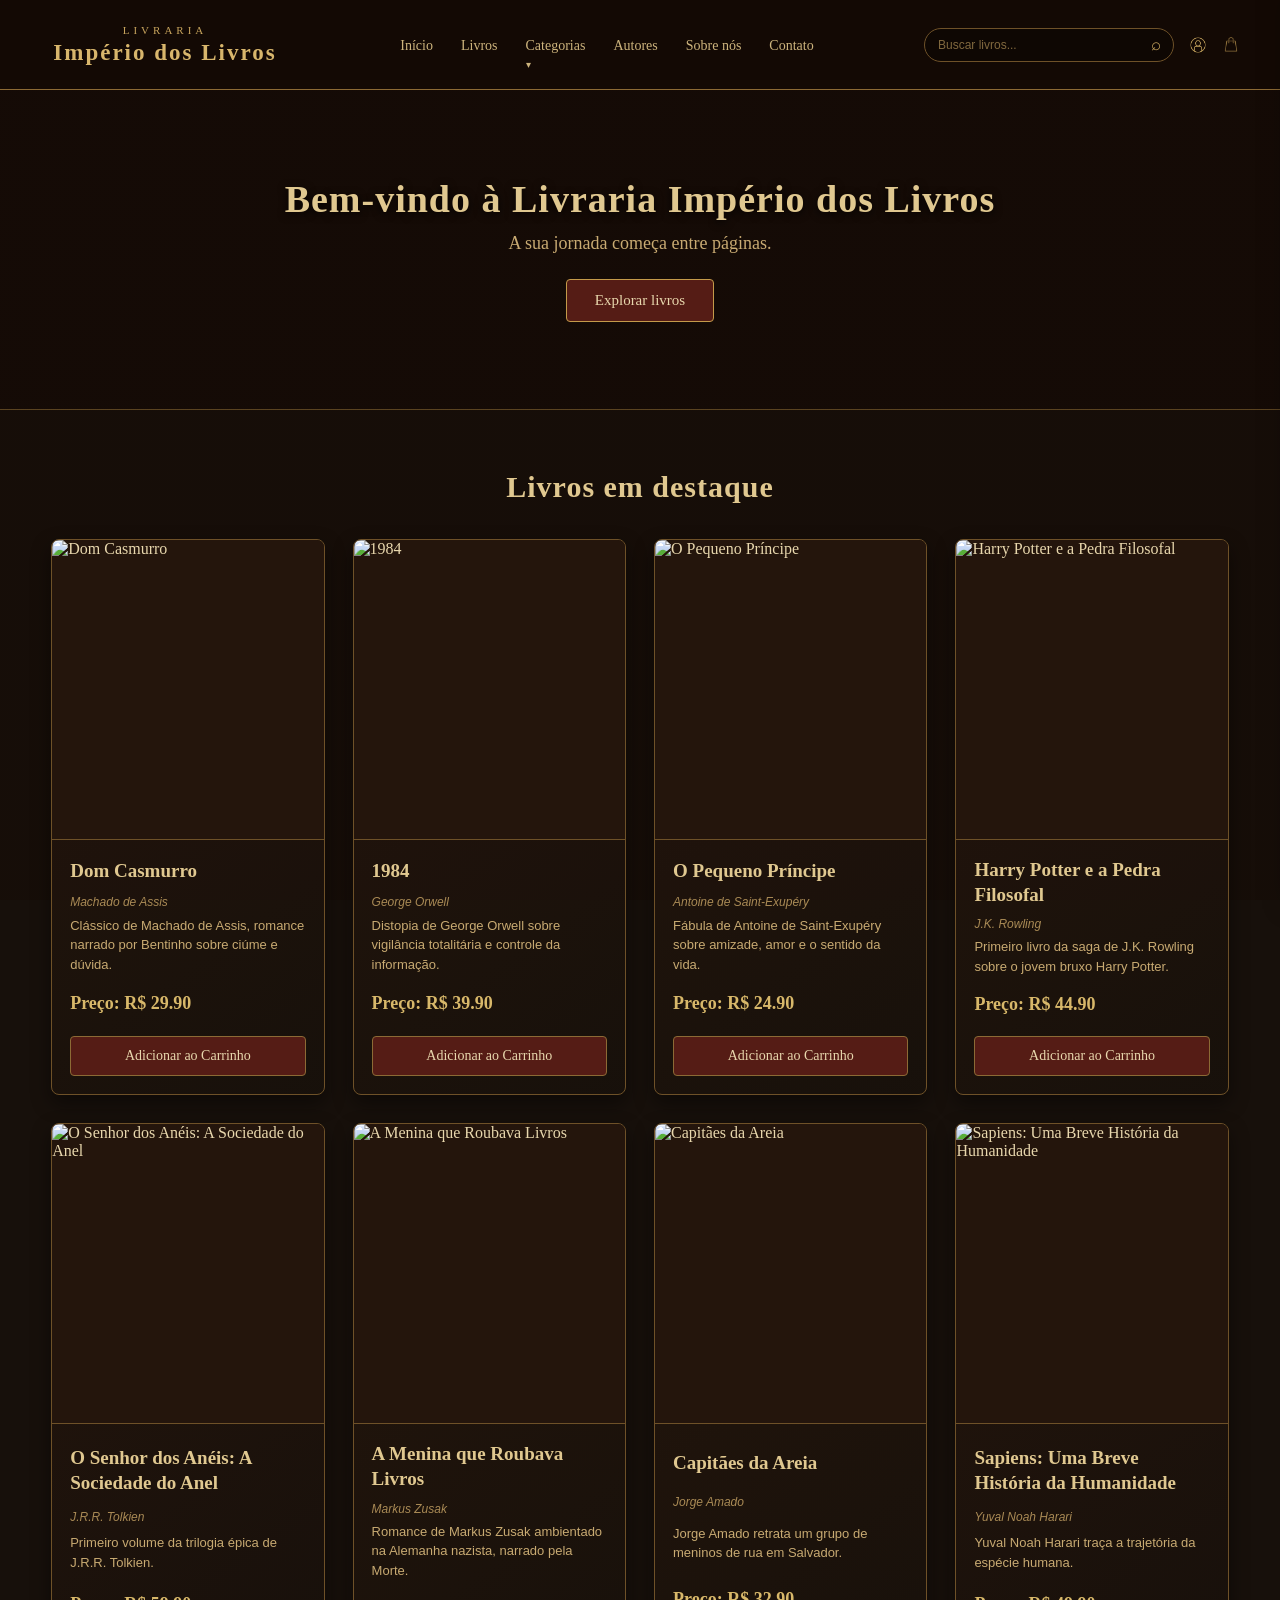
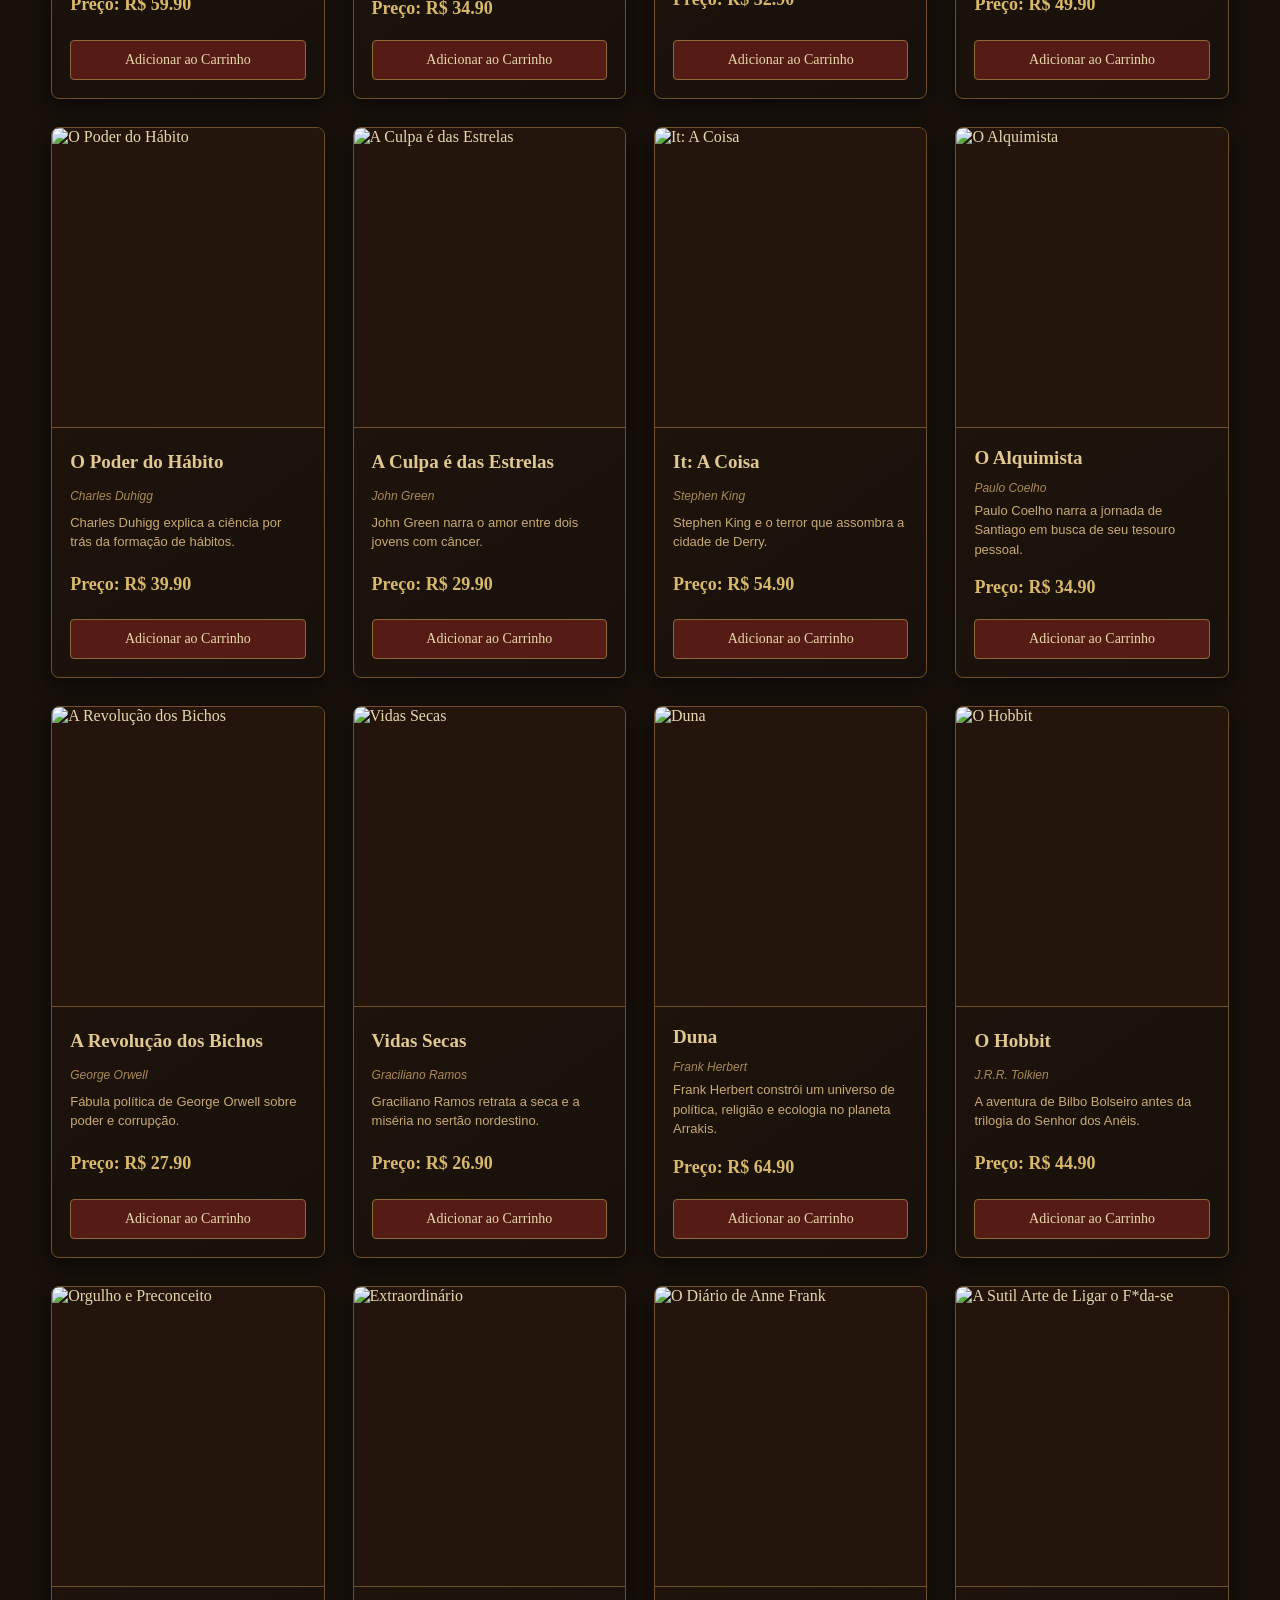
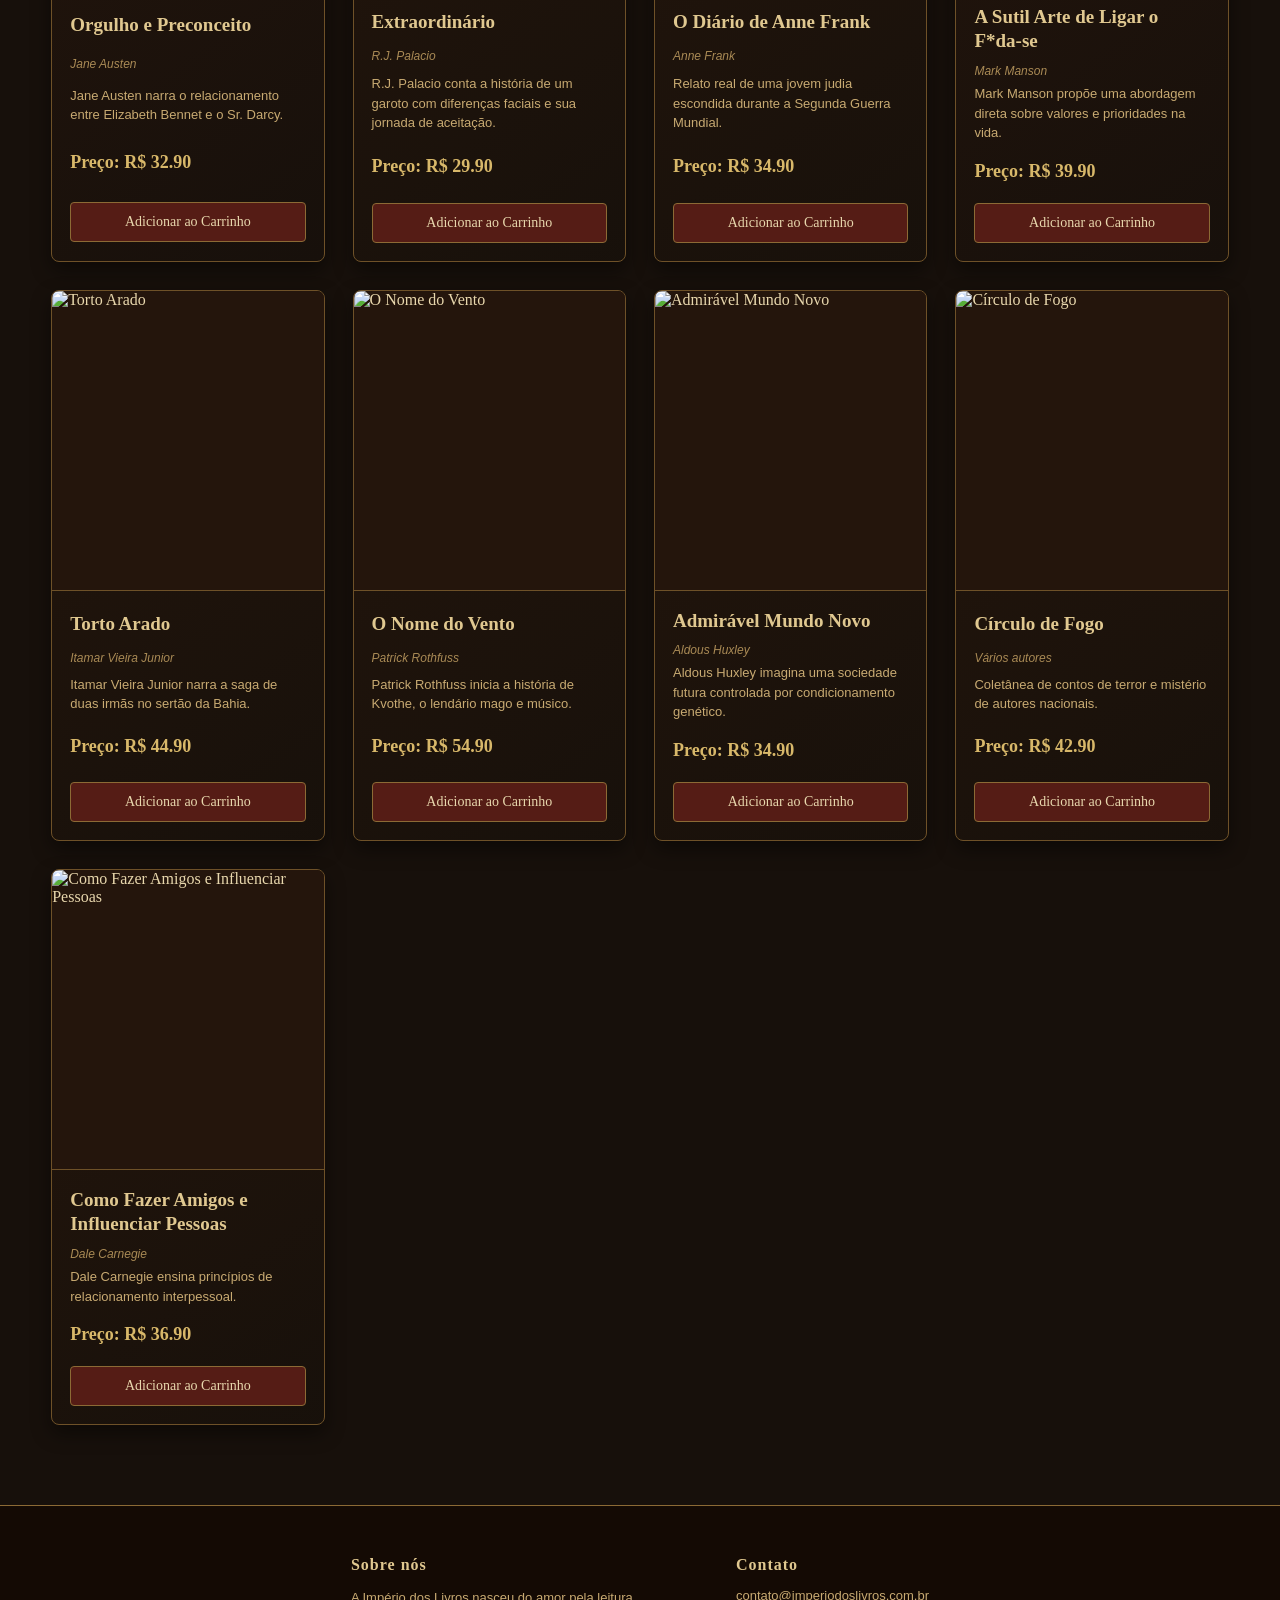
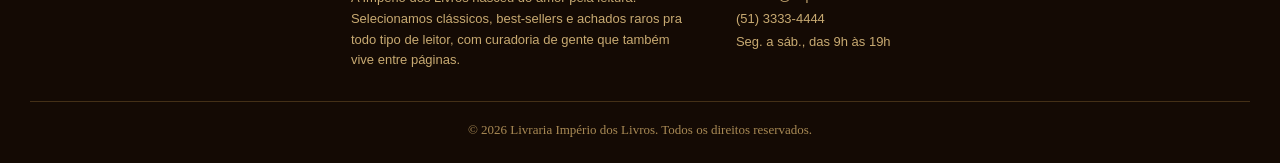
==== commit 3ed4e9b6: "Adicionar busca mobile com botão Adiciona um botão de busca para mobile e o comportamento associado." ====
--- a/index.html
+++ b/index.html
@@ -6,7 +6,6 @@
     <title>Império dos Livros</title>
     <link rel="stylesheet" href="style.css" />
   </head>
-
   <body>
     <header class="header">
       <!-- Logo -->
@@ -16,101 +15,75 @@
       </div>
 
       <!-- Menu -->
-      <nav class="menu" aria-label="Navegação Principal">
+      <nav class="menu">
         <ul>
-          <li><a href="#">Início</a></li>
-          <li><a href="#catalogo">Livros</a></li>
-          <li>
-            <div class="dropdown">
-              <button class="dropbtn" type="button" aria-haspopup="true">
-                Gêneros
-              </button>
-              <div class="dropdown-content">
-                <a href="#catalogo" data-genero="Todos">Todos os Livros</a>
-                <a href="#catalogo" data-genero="Romance">Romance</a>
-                <a href="#catalogo" data-genero="Distopia">Distopia</a>
-                <a href="#catalogo" data-genero="Fábula">Fábula</a>
-                <a href="#catalogo" data-genero="Fantasia">Fantasia</a>
-                <a href="#catalogo" data-genero="História">História</a>
-                <a href="#catalogo" data-genero="Terror">Terror</a>
-                <a href="#catalogo" data-genero="Ficção Científica"
-                  >Ficção Científica</a
-                >
-                <a href="#catalogo" data-genero="Autoajuda">Autoajuda</a>
-                <a href="#catalogo" data-genero="Drama">Drama</a>
-              </div>
-            </div>
+          <li><a href="#" id="link-inicio">Início</a></li>
+          <li><a href="#" id="link-livros">Livros</a></li>
+          <li class="menu-categorias">
+            <a href="#" id="link-categorias">Categorias</a>
+            <ul id="dropdown-categorias" class="dropdown-categorias"></ul>
           </li>
-          <li><a href="#catalogo">Autores</a></li>
-          <li><a href="#hero">Sobre nós</a></li>
-          <li><a href="#footer-contato">Contato</a></li>
+          <li><a href="#">Autores</a></li>
+          <li><a href="#" id="link-sobre">Sobre nós</a></li>
+          <li><a href="#" id="link-contato">Contato</a></li>
         </ul>
       </nav>
 
+      <!-- Busca e ações -->
       <div class="header-actions">
+
+        <button
+            type="button"
+            id="btn-busca-mobile"
+            class="btn-busca-mobile"
+            aria-label="Abrir busca"
+        >
+            ⌕
+        </button>
+
         <div class="search">
-          <input
-            type="search"
-            id="input-busca"
-            placeholder="Buscar livros, autores..."
-            aria-label="Buscar livros no catálogo"
-          />
-          <button id="btn-busca" type="button" aria-label="Pesquisar">⌕</button>
+            <input type="text" placeholder="Buscar livros..." />
+            <button>⌕</button>
         </div>
 
-        <!-- Ícone do Carrinho SVG Harmônico -->
-        <button
-          class="icon2 btn-carrinho-toggle"
-          id="btn-carrinho"
-          type="button"
-          aria-label="Abrir carrinho"
-        >
-          <svg
-            class="icone-sacola"
-            xmlns="http://www.w3.org/2000/svg"
-            viewBox="0 0 24 24"
-            fill="none"
-            stroke="currentColor"
-            stroke-width="1.8"
-            stroke-linecap="round"
-            stroke-linejoin="round"
-          >
-            <path d="M6 2L3 6v14a2 2 0 0 0 2 2h14a2 2 0 0 0 2-2V6l-3-4z" />
-            <line x1="3" y1="6" x2="21" y2="6" />
-            <path d="M16 10a4 4 0 0 1-8 0" />
-          </svg>
-          <span class="badge-carrinho" id="badge-carrinho" style="display: none"
-            >0</span
-          >
-        </button>
+        <a href="#" class="icon2">
+            <img src="./imagens/usuarioDourado-removebg-preview.png" alt="Usuario">
+        </a>
+
+        <a href="#" class="icon2" id="btn-carrinho">
+            <img src="./imagens/bolsaDeCompra.png" alt="Abrir carrinho">
+            <span id="contador-carrinho" class="contador-carrinho"></span>
+        </a>
+
       </div>
     </header>
 
     <main id="root">
-      <section class="hero" id="hero">
+      <section class="hero">
         <h2>Bem-vindo à Livraria Império dos Livros</h2>
         <p>A sua jornada começa entre páginas.</p>
-        <button id="btn-explorar" type="button">Explorar livros</button>
+        <button id="btn-explorar">Explorar livros</button>
       </section>
 
-      <section class="catalogo" id="catalogo">
-        <h2 id="titulo-catalogo">Livros em Destaque</h2>
+      <section class="catalogo">
+        <h2>Livros em destaque</h2>
+
         <ul id="lista-livros"></ul>
       </section>
     </main>
-
+    
     <footer class="footer">
       <div class="footer-conteudo">
         <div class="footer-coluna">
           <h3>Sobre nós</h3>
           <p>
             A Império dos Livros nasceu do amor pela leitura. Selecionamos
-            clássicos, best-sellers e achados raros pra todo tipo de leitor, com
-            curadoria de gente que também vive entre páginas.
+            clássicos, best-sellers e achados raros pra todo tipo de
+            leitor, com curadoria de gente que também vive entre páginas.
           </p>
         </div>
 
-        <div class="footer-coluna" id="footer-contato">
+        <div class="footer-coluna">
           <h3>Contato</h3>
           <ul class="footer-contato-lista">
             <li>contato@imperiodoslivros.com.br</li>
@@ -125,37 +98,40 @@
       </p>
     </footer>
 
-    <!-- Carrinho Lateral (Drawer Modal) -->
-    <aside id="carrinho" class="carrinho" aria-label="Carrinho de Compras">
+    <aside id="carrinho" class="carrinho">
+
       <div class="carrinho-header">
-        <h2>Seu Carrinho</h2>
-        <button
-          id="fechar-carrinho"
-          class="fechar-carrinho"
-          type="button"
-          aria-label="Fechar carrinho"
-        >
-          &times;
-        </button>
+          <h2>Seu Carrinho</h2>
+
+          <button id="fechar-carrinho" class="fechar-carrinho">
+              ×
+          </button>
       </div>
 
       <div id="lista-carrinho" class="lista-carrinho">
-        <!-- produtos aparecerão aqui -->
+          <!-- produtos aparecerão aqui -->
       </div>
 
       <div class="carrinho-footer">
-        <div class="carrinho-total">
-          <span>Total:</span>
-          <strong id="valor-total">R$ 0,00</strong>
-        </div>
 
-        <button class="btn-finalizar" type="button">Finalizar compra</button>
+          <div class="carrinho-total">
+              <span>Total:</span>
+              <strong id="valor-total">R$ 0,00</strong>
+          </div>
+
+          <button class="btn-finalizar">
+              Finalizar compra
+          </button>
+
       </div>
+
     </aside>
 
-    <!-- Overlay escuro de fundo ao abrir carrinho -->
-    <div id="overlay-carrinho" class="overlay-carrinho" tabindex="-1"></div>
+    <div id="overlay-carrinho" class="overlay-carrinho"></div>
 
-    <script type="module" src="./js/app.js"></script>
+    <script type="module" src="livros.js"></script>
+    <script type="module" src="renderizar-livros.js"></script>
+    <script type="module" src="renderizar-carrinho.js"></script>
+    <script src="script.js"></script>
   </body>
-</html>
+</html>
--- a/style.css
+++ b/style.css
@@ -1,954 +1,1405 @@
-/* =========================================================
-   LIVRARIA IMPÉRIO DOS LIVROS - ESTILOS PRINCIPAIS (SPA)
-   =========================================================
-   Paleta de Cores:
-   - Fundo:             #17100B
-   - Madeira:           #24150C
-   - Pergaminho:        #C8AA72
-   - Pergaminho Claro:  #E0C890
-   - Dourado:           #C49A4A
-   - Dourado Claro:     #D8B86A
-   - Vinho:             #551C15
-   - Vinho Hover:       #6B241B
-   - Texto Claro:       #E8D7AD
-   ========================================================= */
-
 /* ---------------------------------------------------------
-   1. RESET & GERAL
-   --------------------------------------------------------- */
+   𝑷𝑨𝑳𝑬𝑻𝑨 𝑫𝑬 𝑪𝑶𝑹𝑬𝑺
+   ---------------------------------------------------------
+---------------------------------
+   Fundo:           |  #17100B  |
+   Madeira:         |   #24150C |
+   Pergaminho:      |   #C8AA72 |
+   Pergaminho claro:|   #E0C890 |
+   Dourado:         |   #C49A4A |
+   Dourado claro:   |   #D8B86A |
+   Vinho:           |   #551C15 |
+   Texto claro:     |   #E8D7AD |
+   Texto escuro:    |   #29180D |
+--------------------------------- */
+
+
+/* 𝑹𝑬𝑺𝑬𝑻 */
+
 * {
-  margin: 0;
-  padding: 0;
-  box-sizing: border-box;
+    margin: 0;
+    padding: 0;
+    box-sizing: border-box;
 }
 
 html {
-  scroll-behavior: smooth;
-  scroll-padding-top: var(--header-height, 100px);
+    scroll-behavior: smooth;
+
+    /* Compensa o header sticky, pra ele não cobrir o topo do que for
+       rolado até (catálogo, footer, etc.) — usa a mesma variável que
+       o dropdown de categorias já usa, atualizada dinamicamente no script.js */
+    scroll-padding-top: var(--header-height, 100px);
 }
 
 body {
-  min-height: 100vh;
-  display: flex;
-  flex-direction: column;
-  background-color: #17100b;
-  color: #e8d7ad;
-  font-family: Georgia, "Times New Roman", serif;
-  background-image:
-    linear-gradient(rgba(20, 10, 5, 0.45), rgba(20, 10, 5, 0.45)),
-    url("https://c4.wallpaperflare.com/wallpaper/761/692/842/wood-texture-wooden-surface-pattern-wallpaper-preview.jpg");
-  background-attachment: fixed;
-  background-repeat: repeat;
-  background-size: 800px 800px;
-}
-
-/* ---------------------------------------------------------
-   2. HEADER & NAVEGAÇÃO
-   --------------------------------------------------------- */
+    min-height: 100vh;
+
+    display: flex;
+    flex-direction: column;
+
+    background-color: #17100B;
+    color: #E8D7AD;
+
+    font-family: Georgia, serif;
+
+    background-image:
+        linear-gradient(
+            rgba(20, 10, 5, 0.45),
+            rgba(20, 10, 5, 0.45)
+        ),
+        url("https://c4.wallpaperflare.com/wallpaper/761/692/842/wood-texture-wooden-surface-pattern-wallpaper-preview.jpg");
+
+    background-attachment: fixed;
+    background-repeat: repeat;
+    background-size: 800px 800px;
+}
+
+
+/* 𝑯𝑬𝑨𝑫𝑬𝑹 */
+
 .header {
-  width: 100%;
-  min-height: 90px;
-  display: flex;
-  align-items: center;
-  justify-content: space-between;
-  padding: 12px 40px;
-  background: rgba(20, 10, 5, 0.97);
-  border-bottom: 1px solid #8c6a35;
-  position: sticky;
-  top: 0;
-  z-index: 1000;
-  backdrop-filter: blur(8px);
-}
-
-/* Logo */
+    width: 100%;
+    min-height: 90px;
+
+    display: flex;
+    align-items: center;
+
+    padding: 12px 40px;
+
+    background: rgba(20, 10, 5, 0.97);
+
+    border-bottom: 1px solid #8C6A35;
+
+    position: sticky;
+    top: 0;
+
+    z-index: 1000;
+}
+
+
+/* 𝑳𝑶𝑮𝑶 */
+
 .logo {
-  text-align: center;
-  line-height: 1;
+    width: 250px;
+
+    text-align: center;
+
+    line-height: 1;
 }
 
 .logo span {
-  display: block;
-  margin-bottom: 5px;
-  font-size: 11px;
-  letter-spacing: 4px;
-  color: #c7a45d;
+    display: block;
+
+    margin-bottom: 5px;
+
+    font-size: 11px;
+
+    letter-spacing: 4px;
+
+    color: #C7A45D;
 }
 
 .logo h1 {
-  font-family: Georgia, serif;
-  font-size: 23px;
-  letter-spacing: 2px;
-  color: #d8b66c;
-}
-
-/* Menu */
+    font-family: Georgia, serif;
+
+    font-size: 23px;
+
+    letter-spacing: 2px;
+
+    color: #D8B66C;
+}
+
+
+/* 𝑴𝑬𝑵𝑼 */
+
 .menu {
-  flex: 1;
+    flex: 1;
 }
 
 .menu ul {
-  display: flex;
-  justify-content: center;
-  align-items: center;
-  gap: 28px;
-  list-style: none;
-}
-
-.menu a {
-  position: relative;
-  color: #cdb47d;
-  text-decoration: none;
-  font-size: 14px;
-  transition: color 0.3s ease;
-}
-
-.menu a::after {
-  content: "";
-  position: absolute;
-  left: 0;
-  bottom: -7px;
-  width: 0;
-  height: 1px;
-  background: #d8b86a;
-  transition: width 0.3s ease;
-}
-
-.menu a:hover {
-  color: #e6c875;
-}
-
-.menu a:hover::after {
-  width: 100%;
-}
-
-/* Dropdown de Gêneros */
-.dropdown {
-  position: relative;
-  display: inline-block;
-}
-
-.dropbtn {
-  position: relative;
-  background: none;
-  border: none;
-  color: #cdb47d;
-  font-size: 14px;
-  font-family: inherit;
-  cursor: pointer;
-  padding: 16px 0;
-  transition: color 0.3s ease;
-}
-
-.dropbtn::after {
-  content: "";
-  position: absolute;
-  left: 0;
-  bottom: -7px;
-  width: 0;
-  height: 1px;
-  background: #d8b86a;
-  transition: width 0.3s ease;
-}
-
-.dropdown:hover .dropbtn,
-.dropbtn:focus {
-  color: #e6c875;
-}
-
-.dropdown:hover .dropbtn::after,
-.dropbtn:focus::after {
-  width: 100%;
-}
-
-.dropdown-content {
-  display: none;
-  position: absolute;
-  top: 100%;
-  left: 50%;
-  transform: translateX(-50%);
-  min-width: 180px;
-  max-height: 320px;
-  overflow-y: auto;
-  background: rgba(23, 16, 11, 0.98);
-  border: 1px solid #6e5128;
-  border-radius: 6px;
-  box-shadow: 0 10px 25px rgba(0, 0, 0, 0.6);
-  z-index: 1100;
-  padding: 8px 0;
-  margin-top: 2px;
-}
-
-.dropdown:hover .dropdown-content,
-.dropdown-content:hover {
-  display: block;
-}
-
-.dropdown-content a {
-  display: block;
-  padding: 10px 18px;
-  color: #cdb47d;
-  font-size: 13px;
-  text-decoration: none;
-  transition:
-    background-color 0.2s ease,
-    color 0.2s ease;
-}
-
-.dropdown-content a::after {
-  display: none;
-}
-
-.dropdown-content a:hover {
-  background-color: rgba(196, 154, 74, 0.15);
-  color: #e6c875;
-}
-
-/* Ações do Header (Busca e Botões) */
-.header-actions {
-  display: flex;
-  align-items: center;
-  gap: 15px;
-}
-
-.search {
-  display: flex;
-  align-items: center;
-  width: 240px;
-  border: 1px solid #6e5128;
-  border-radius: 20px;
-  overflow: hidden;
-  background: rgba(0, 0, 0, 0.3);
-  transition:
-    border-color 0.3s ease,
-    box-shadow 0.3s ease;
-}
-
-.search:focus-within {
-  border-color: #c49a4a;
-  box-shadow: 0 0 10px rgba(196, 154, 74, 0.25);
-}
-
-.search input {
-  width: 100%;
-  padding: 8px 14px;
-  border: none;
-  outline: none;
-  background: transparent;
-  color: #d8c18a;
-  font-size: 13px;
-  font-family: Arial, sans-serif;
-}
-
-.search input::placeholder {
-  color: #80683e;
-}
-
-.search button {
-  padding: 0 12px;
-  border: none;
-  background: transparent;
-  color: #c7a45d;
-  cursor: pointer;
-  font-size: 17px;
-  transition: color 0.2s ease;
-}
-
-.search button:hover {
-  color: #f0d17c;
-}
-
-/* Ícones e Botão do Carrinho */
-.icon2 {
-  position: relative;
-  display: flex;
-  align-items: center;
-  justify-content: center;
-  text-decoration: none;
-  transition: 0.3s ease;
-}
-
-.btn-carrinho-toggle {
-  background: transparent;
-  border: none;
-  cursor: pointer;
-  padding: 4px;
-}
-
-.icone-sacola {
-  width: 24px;
-  height: 24px;
-  stroke: #c49a4a;
-  transition:
-    stroke 0.25s ease,
-    transform 0.25s ease;
-}
-
-.btn-carrinho-toggle:hover .icone-sacola {
-  stroke: #f0d17c;
-  transform: scale(1.1);
-}
-
-.badge-carrinho {
-  position: absolute;
-  top: -4px;
-  right: -6px;
-  background-color: #8c281e;
-  color: #ffffff;
-  border: 1px solid #c49a4a;
-  font-size: 11px;
-  font-weight: bold;
-  font-family: Arial, sans-serif;
-  width: 18px;
-  height: 18px;
-  border-radius: 50%;
-  display: flex;
-  align-items: center;
-  justify-content: center;
-  box-shadow: 0 2px 5px rgba(0, 0, 0, 0.5);
-}
-
-/* ---------------------------------------------------------
-   3. CONTEÚDO PRINCIPAL (MAIN & HERO)
-   --------------------------------------------------------- */
-#root {
-  flex: 1;
-  width: 100%;
-}
-
-.hero {
-  min-height: 320px;
-  display: flex;
-  flex-direction: column;
-  justify-content: center;
-  align-items: center;
-  text-align: center;
-  padding: 60px 20px;
-  background: linear-gradient(rgba(20, 10, 5, 0.78), rgba(20, 10, 5, 0.78));
-  border-bottom: 1px solid rgba(196, 154, 74, 0.4);
-}
-
-.hero h2 {
-  max-width: 800px;
-  margin-bottom: 12px;
-  font-size: 38px;
-  color: #e0c890;
-  letter-spacing: 1px;
-  text-shadow: 0 2px 8px rgba(0, 0, 0, 0.8);
-}
-
-.hero p {
-  margin-bottom: 25px;
-  color: #c8aa72;
-  font-size: 18px;
-}
-
-.hero button {
-  padding: 12px 28px;
-  border: 1px solid #c49a4a;
-  border-radius: 4px;
-  background: #551c15;
-  color: #e8d7ad;
-  font-family: Georgia, serif;
-  font-size: 15px;
-  cursor: pointer;
-  transition: 0.3s ease;
-}
-
-.hero button:hover {
-  background: #6b241b;
-  color: #ffffff;
-  transform: translateY(-2px);
-  box-shadow: 0 5px 15px rgba(0, 0, 0, 0.4);
-}
-
-/* ---------------------------------------------------------
-   4. CATÁLOGO & CARDS DE LIVROS
-   --------------------------------------------------------- */
-.catalogo {
-  width: min(1400px, 92%);
-  margin: 0 auto;
-  padding: 60px 0 80px;
-}
-
-.catalogo > h2 {
-  margin-bottom: 35px;
-  text-align: center;
-  font-size: 30px;
-  color: #e0c890;
-  letter-spacing: 1px;
-}
-
-#lista-livros {
-  display: grid;
-  grid-template-columns: repeat(auto-fit, minmax(240px, 1fr));
-  gap: 28px;
-  list-style: none;
-}
-
-#lista-livros li {
-  min-width: 0;
-}
-
-/* Mensagem sem resultados */
-.sem-resultados {
-  grid-column: 1 / -1;
-  padding: 60px 20px;
-  text-align: center;
-  color: #c8aa72;
-  font-family: Arial, sans-serif;
-  font-size: 16px;
-}
-/* Card do Livro */
-.card {
-  height: 100%;
-  display: flex;
-  flex-direction: column;
-  overflow: hidden;
-  background: linear-gradient(
-    145deg,
-    rgba(36, 21, 12, 0.97),
-    rgba(23, 16, 11, 0.97)
-  );
-  border: 1px solid #6e5128;
-  border-radius: 8px;
-  box-shadow: 0 8px 20px rgba(0, 0, 0, 0.45);
-  transition:
-    transform 0.3s ease,
-    border-color 0.3s ease,
-    box-shadow 0.3s ease;
-}
-
-.card:hover {
-  transform: translateY(-7px);
-  border-color: #c49a4a;
-  box-shadow:
-    0 14px 30px rgba(0, 0, 0, 0.6),
-    0 0 15px rgba(196, 154, 74, 0.15);
-}
-
-.card img {
-  width: 100%;
-  height: 300px;
-  display: block;
-  object-fit: cover;
-  background: #24150c;
-  border-bottom: 1px solid #6e5128;
-}
-
-.card-conteudo {
-  padding: 18px;
-  flex: 1;
-  display: flex;
-  flex-direction: column;
-}
-
-.card-genero {
-  font-size: 11px;
-  letter-spacing: 1.5px;
-  text-transform: uppercase;
-  color: #c7a45d;
-  margin-bottom: 6px;
-  font-family: Arial, sans-serif;
-}
-
-.card h3 {
-  color: #e0c890;
-  font-size: 18px;
-  line-height: 1.3;
-  margin-bottom: 4px;
-}
-
-.autor-livro {
-  margin-bottom: 8px;
-  color: #a98a55;
-  font-style: italic;
-  font-size: 12px;
-}
-
-.descricao-livro {
-  color: #c8aa72;
-  font-family: Arial, sans-serif;
-  font-size: 13px;
-  line-height: 1.45;
-  margin-bottom: 16px;
-}
-
-/* Rodapé do Card: Preço em destaque e alinhado no fundo */
-.card-rodape {
-  margin-top: auto;
-  display: flex;
-  flex-direction: column;
-  gap: 12px;
-  padding-top: 14px;
-  border-top: 1px solid rgba(196, 154, 74, 0.2);
-}
-
-.preco-destaque {
-  font-family: Georgia, serif;
-  font-size: 20px;
-  font-weight: bold;
-  color: #e6c875;
-  letter-spacing: 0.5px;
-  text-shadow: 0 2px 4px rgba(0, 0, 0, 0.5);
-}
-
-.btn-comprar {
-  width: 100%;
-  padding: 11px;
-  border: 1px solid #8c6a35;
-  border-radius: 4px;
-  background: #551c15;
-  color: #e8d7ad;
-  font-family: Georgia, serif;
-  font-size: 14px;
-  cursor: pointer;
-  transition: 0.3s ease;
-}
-
-.btn-comprar:hover {
-  background: #6b241b;
-  color: #ffffff;
-}
-
-/* ---------------------------------------------------------
-   5. CARRINHO LATERAL (DRAWER)
-   --------------------------------------------------------- */
-.carrinho {
-  position: fixed;
-  top: 0;
-  right: -420px;
-  width: 400px;
-  max-width: 90%;
-  height: 100vh;
-  background: #24150c;
-  border-left: 1px solid #c49a4a;
-  box-shadow: -8px 0 25px rgba(0, 0, 0, 0.6);
-  z-index: 2000;
-  display: flex;
-  flex-direction: column;
-  transition: right 0.35s cubic-bezier(0.4, 0, 0.2, 1);
-}
-
-.carrinho.aberto {
-  right: 0;
-}
-
-.carrinho-header {
-  display: flex;
-  align-items: center;
-  justify-content: space-between;
-  padding: 20px 22px;
-  background: rgba(20, 10, 5, 0.98);
-  border-bottom: 1px solid #8c6a35;
-}
-
-.carrinho-header h2 {
-  margin: 0;
-  color: #e0c890;
-  font-family: Georgia, serif;
-  font-size: 22px;
-}
-
-.fechar-carrinho {
-  border: none;
-  background: transparent;
-  color: #c7a45d;
-  font-size: 32px;
-  line-height: 1;
-  cursor: pointer;
-  transition: 0.2s ease;
-}
-
-.fechar-carrinho:hover {
-  color: #f0d17c;
-  transform: scale(1.15);
-}
-
-.lista-carrinho {
-  flex: 1;
-  overflow-y: auto;
-  padding: 16px 20px;
-}
-
-.item-carrinho {
-  display: flex;
-  align-items: flex-start;
-  gap: 14px;
-  padding: 14px 0;
-  border-bottom: 1px solid rgba(196, 154, 74, 0.25);
-}
-
-.item-carrinho img {
-  width: 65px;
-  height: 90px;
-  object-fit: cover;
-  border: 1px solid #6e5128;
-  border-radius: 4px;
-}
-
-.item-carrinho-info {
-  flex: 1;
-}
-
-.item-carrinho-info h3 {
-  margin-bottom: 4px;
-  color: #e0c890;
-  font-size: 15px;
-}
-
-.item-preco-unitario {
-  color: #c8aa72;
-  font-family: Arial, sans-serif;
-  font-size: 12px;
-  margin-bottom: 6px;
-}
-
-.quantidade-carrinho {
-  display: flex;
-  align-items: center;
-  gap: 8px;
-  margin-top: 6px;
-}
-
-.quantidade-carrinho button {
-  width: 24px;
-  height: 24px;
-  border: 1px solid #8c6a35;
-  background: #551c15;
-  color: #e8d7ad;
-  cursor: pointer;
-  border-radius: 3px;
-  font-size: 14px;
-  line-height: 1;
-  display: flex;
-  align-items: center;
-  justify-content: center;
-  transition: background-color 0.2s ease;
-}
-
-.quantidade-carrinho button:hover {
-  background: #6b241b;
-}
-
-.quantidade-carrinho span {
-  color: #e0c890;
-  min-width: 20px;
-  text-align: center;
-  font-family: Arial, sans-serif;
-  font-size: 13px;
-}
-
-.item-subtotal {
-  margin-top: 6px;
-  color: #c8aa72;
-  font-family: Arial, sans-serif;
-  font-size: 12px;
-}
-
-.item-subtotal strong {
-  color: #d8b86a;
-}
-
-.btn-remover {
-  border: none;
-  background: transparent;
-  color: #c7a45d;
-  font-size: 22px;
-  line-height: 1;
-  cursor: pointer;
-  transition: 0.2s ease;
-  padding: 0 4px;
-}
-
-.btn-remover:hover {
-  color: #e06a5a;
-  transform: scale(1.2);
-}
-
-.carrinho-vazio {
-  padding: 50px 10px;
-  text-align: center;
-  color: #c8aa72;
-  font-family: Arial, sans-serif;
-}
-
-.carrinho-vazio p {
-  font-size: 16px;
-  margin-bottom: 6px;
-  color: #e0c890;
-}
-
-.carrinho-vazio span {
-  font-size: 13px;
-  color: #8c6a35;
-}
-
-.carrinho-footer {
-  padding: 18px 22px;
-  background: rgba(20, 10, 5, 0.98);
-  border-top: 1px solid #8c6a35;
-}
-
-.carrinho-total {
-  display: flex;
-  justify-content: space-between;
-  align-items: center;
-  margin-bottom: 14px;
-  color: #c8aa72;
-  font-size: 17px;
-}
-
-.carrinho-total strong {
-  color: #d8b86a;
-  font-size: 20px;
-}
-
-.btn-finalizar {
-  width: 100%;
-  padding: 13px;
-  border: 1px solid #c49a4a;
-  border-radius: 4px;
-  background: #551c15;
-  color: #e8d7ad;
-  font-family: Georgia, serif;
-  font-size: 15px;
-  cursor: pointer;
-  transition: 0.3s ease;
-}
-
-.btn-finalizar:hover {
-  background: #6b241b;
-  border-color: #d8b86a;
-  color: #ffffff;
-  transform: translateY(-2px);
-}
-
-.overlay-carrinho {
-  position: fixed;
-  inset: 0;
-  background: rgba(0, 0, 0, 0.6);
-  z-index: 1500;
-  opacity: 0;
-  visibility: hidden;
-  transition:
-    opacity 0.35s ease,
-    visibility 0.35s ease;
-}
-
-.overlay-carrinho.aberto {
-  opacity: 1;
-  visibility: visible;
-}
-
-/* ---------------------------------------------------------
-   6. FEEDBACK VISUAL (TOAST)
-   --------------------------------------------------------- */
-.toast-carrinho {
-  position: fixed;
-  left: 50%;
-  bottom: 40px;
-  transform: translate(-50%, 20px);
-  max-width: 90%;
-  padding: 14px 26px;
-  background: rgba(20, 10, 5, 0.98);
-  border: 1px solid #c49a4a;
-  border-radius: 6px;
-  color: #e8d7ad;
-  font-family: Georgia, serif;
-  font-size: 15px;
-  text-align: center;
-  box-shadow: 0 10px 30px rgba(0, 0, 0, 0.6);
-  opacity: 0;
-  z-index: 3000;
-  transition:
-    opacity 0.35s ease,
-    transform 0.35s ease;
-  pointer-events: none;
-}
-
-.toast-carrinho.visivel {
-  opacity: 1;
-  transform: translate(-50%, 0);
-}
-
-.toast-carrinho.toast-aviso {
-  border-color: #d8b86a;
-  color: #d8b86a;
-}
-
-.toast-carrinho.toast-erro {
-  border-color: #e06a5a;
-  color: #e06a5a;
-}
-
-/* ---------------------------------------------------------
-   7. FOOTER
-   --------------------------------------------------------- */
-.footer {
-  width: 100%;
-  padding: 50px 30px 25px;
-  background: rgba(20, 10, 5, 0.97);
-  border-top: 1px solid #8c6a35;
-  color: #d8c18a;
-  font-family: Georgia, serif;
-}
-
-.footer-conteudo {
-  display: flex;
-  flex-wrap: wrap;
-  justify-content: center;
-  gap: 45px;
-  max-width: 900px;
-  margin: 0 auto 30px;
-}
-
-.footer-coluna {
-  max-width: 340px;
-}
-
-.footer-coluna h3 {
-  margin-bottom: 14px;
-  color: #e0c890;
-  font-size: 16px;
-  letter-spacing: 1px;
-}
-
-.footer-coluna p {
-  color: #c8aa72;
-  font-family: Arial, sans-serif;
-  font-size: 13px;
-  line-height: 1.6;
-}
-
-.footer-contato-lista {
-  list-style: none;
-}
-
-.footer-contato-lista li {
-  margin-bottom: 8px;
-  color: #c8aa72;
-  font-family: Arial, sans-serif;
-  font-size: 13px;
-}
-
-.footer-copyright {
-  padding-top: 20px;
-  border-top: 1px solid rgba(140, 106, 53, 0.4);
-  color: #a98a55;
-  font-family: Georgia, serif;
-  font-size: 13px;
-  text-align: center;
-}
-
-/* ---------------------------------------------------------
-   8. RESPONSIVIDADE
-   --------------------------------------------------------- */
-@media (max-width: 1024px) {
-  .header {
-    padding: 12px 24px;
-  }
-
-  .menu ul {
-    gap: 18px;
-  }
-
-  .search {
-    width: 200px;
-  }
-}
-
-@media (max-width: 850px) {
-  .header {
-    flex-direction: column;
+    display: flex;
+
     justify-content: center;
     align-items: center;
-    gap: 14px;
-    padding: 15px 15px 18px;
-  }
-
-  .logo {
+
+    gap: 28px;
+
+    list-style: none;
+}
+
+.menu a {
+    position: relative;
+
+    color: #CDB47D;
+
+    text-decoration: none;
+
+    font-size: 14px;
+
+    transition: 0.3s ease;
+}
+
+.menu a::after {
+    content: "";
+
+    position: absolute;
+
+    left: 0;
+    bottom: -7px;
+
+    width: 0;
+    height: 1px;
+
+    background: #D8B86A;
+
+    transition: width 0.3s ease;
+}
+
+.menu a:hover {
+    color: #E6C875;
+}
+
+.menu a:hover::after {
     width: 100%;
-  }
-
-  .logo h1 {
-    font-size: 22px;
-  }
-
-  .menu {
-    order: 3;
+}
+
+
+/* A̳Ç̳Õ̳E̳S̳ D̳O̳ H̳E̳A̳D̳E̳R̳ */
+
+.header-actions {
+    display: flex;
+
+    align-items: center;
+
+    gap: 15px;
+}
+
+
+/* 𝑩𝑼𝑺𝑪𝑨 */
+
+.search {
+    display: flex;
+
+    width: 250px;
+
+    border: 1px solid #6E5128;
+
+    border-radius: 20px;
+
+    overflow: hidden;
+
+    background: rgba(0, 0, 0, 0.25);
+
+    transition: 0.3s ease;
+}
+
+.search:focus-within {
+    border-color: #C49A4A;
+
+    box-shadow: 0 0 10px rgba(196, 154, 74, 0.2);
+}
+
+.search input {
     width: 100%;
-  }
-
-  .menu ul {
+
+    padding: 9px 13px;
+
+    border: none;
+
+    outline: none;
+
+    background: transparent;
+
+    color: #D8C18A;
+
+    font-size: 12px;
+}
+
+.search input::placeholder {
+    color: #80683E;
+}
+
+.search button {
+    padding: 0 12px;
+
+    border: none;
+
+    background: transparent;
+
+    color: #C7A45D;
+
+    cursor: pointer;
+
+    font-size: 17px;
+}
+
+/* BOTÃO DE BUSCA MOBILE */
+
+.btn-busca-mobile {
+    display: none;
+
+    border: none;
+    background: transparent;
+
+    color: #C7A45D;
+
+    font-size: 20px;
+
+    cursor: pointer;
+
+    padding: 4px;
+
+    transition: 0.3s ease;
+}
+
+.btn-busca-mobile:hover {
+    color: #F0D17C;
+    transform: scale(1.1);
+}
+
+/* ÍCONES */
+
+.icon {
+    color: #C7A45D;
+
+    text-decoration: none;
+
+    font-size: 18px;
+
+    transition: 0.3s ease;
+}
+
+.icon:hover {
+    color: #F0D17C;
+
+    transform: scale(1.15);
+}
+
+.icon2 {
+    position: relative;
+
+    display: flex;
+    align-items: center;
+    justify-content: center;
+    text-decoration: none;
+
+    transition: 0.3s ease;
+}
+
+
+/* Badge com a quantidade de itens no carrinho */
+
+.contador-carrinho {
+    position: absolute;
+    top: -6px;
+    right: -8px;
+
+    min-width: 16px;
+    height: 16px;
+
+    padding: 0 4px;
+
+    display: flex;
+    align-items: center;
+    justify-content: center;
+
+    background: #551C15;
+
+    border: 1px solid #C49A4A;
+    border-radius: 999px;
+
+    color: #E8D7AD;
+
+    font-family: Arial, sans-serif;
+    font-size: 10px;
+    font-weight: bold;
+    line-height: 1;
+
+    opacity: 0;
+
+    transform: scale(0.6);
+
+    transition: opacity 0.2s ease, transform 0.2s ease;
+
+    pointer-events: none;
+}
+
+.contador-carrinho.visivel {
+    opacity: 1;
+
+    transform: scale(1);
+}
+
+.icon2 img {
+    width: 18px;
+    height: 18px;
+    object-fit: contain;
+    display: block;
+    
+}
+
+.icon2:hover {
+    transform: scale(1.15);
+    
+}
+
+
+/* C̳O̳N̳T̳E̳Ú̳D̳O̳ P̳R̳I̳N̳C̳I̳P̳A̳L̳ */
+
+#root {
+    flex: 1;
+
+    width: 100%;
+}
+
+
+/* 𝑯𝑬𝑹𝑶 */
+
+.hero {
+    min-height: 320px;
+
+    display: flex;
+
+    flex-direction: column;
+
+    justify-content: center;
+
+    align-items: center;
+
+    text-align: center;
+
+    padding: 60px 20px;
+
+    background:
+        linear-gradient(
+            rgba(20, 10, 5, 0.78),
+            rgba(20, 10, 5, 0.78)
+        );
+
+    border-bottom: 1px solid rgba(196, 154, 74, 0.4);
+}
+
+.hero h2 {
+    max-width: 800px;
+
+    margin-bottom: 12px;
+
+    font-size: 38px;
+
+    color: #E0C890;
+
+    letter-spacing: 1px;
+
+    text-shadow: 0 2px 8px rgba(0, 0, 0, 0.8);
+}
+
+.hero p {
+    margin-bottom: 25px;
+
+    color: #C8AA72;
+
+    font-size: 18px;
+}
+
+
+/* BOTÃO PRINCIPAL */
+
+.hero button {
+    padding: 12px 28px;
+
+    border: 1px solid #C49A4A;
+
+    border-radius: 4px;
+
+    background: #551C15;
+
+    color: #E8D7AD;
+
+    font-family: Georgia, serif;
+
+    font-size: 15px;
+
+    cursor: pointer;
+
+    transition: 0.3s ease;
+}
+
+.hero button:hover {
+    background: #6B241B;
+
+    color: #FFFFFF;
+
+    transform: translateY(-2px);
+
+    box-shadow: 0 5px 15px rgba(0, 0, 0, 0.4);
+}
+
+
+/* CATÁLOGO */
+
+.catalogo {
+    width: min(1400px, 92%);
+
+    margin: 0 auto;
+
+    padding: 60px 0 80px;
+}
+
+.catalogo > h2 {
+    margin-bottom: 35px;
+
+    text-align: center;
+
+    font-size: 30px;
+
+    color: #E0C890;
+
+    letter-spacing: 1px;
+}
+
+
+/* 𝑫𝑹𝑶𝑷𝑫𝑶𝑾𝑵 𝑫𝑬 𝑪𝑨𝑻𝑬𝑮𝑶𝑹𝑰𝑨𝑺 (𝒏𝒐 𝒎𝒆𝒏𝒖) */
+
+.menu-categorias {
+    position: relative;
+}
+
+.menu-categorias > a::after {
+    content: " ▾";
+
+    font-size: 10px;
+}
+
+.dropdown-categorias {
+    position: absolute;
+    top: 100%;
+    left: 50%;
+
+    transform: translate(-50%, -8px);
+
+    min-width: 200px;
+    max-height: 320px;
+
+    overflow-y: auto;
+
+    list-style: none;
+
+    background: rgba(20, 10, 5, 0.98);
+
+    border: 1px solid #6E5128;
+    border-radius: 6px;
+
+    box-shadow: 0 14px 30px rgba(0, 0, 0, 0.5);
+
+    padding: 8px 0;
+
+    opacity: 0;
+    visibility: hidden;
+
+    transition:
+        opacity 0.25s ease,
+        transform 0.25s ease,
+        visibility 0.25s ease;
+
+    z-index: 1100;
+}
+
+.menu-categorias:hover .dropdown-categorias,
+.dropdown-categorias.aberto {
+    opacity: 1;
+    visibility: visible;
+
+    transform: translate(-50%, 6px);
+}
+
+.item-categoria {
+    display: block;
+
+    width: 100%;
+
+    padding: 9px 20px;
+
+    border: none;
+
+    background: transparent;
+
+    color: #CDB47D;
+
+    font-family: Georgia, serif;
+
+    font-size: 13px;
+
+    text-align: left;
+
+    cursor: pointer;
+
+    transition: 0.2s ease;
+}
+
+.item-categoria:hover {
+    background: rgba(196, 154, 74, 0.12);
+
+    color: #E6C875;
+}
+
+.item-categoria.ativo {
+    color: #E0C890;
+
+    font-weight: bold;
+}
+
+
+/* 𝐋𝐈𝐒𝐓𝐀 𝐃𝐄 𝐋𝐈𝐕𝐑𝐎𝐒 */
+
+#lista-livros {
+    display: grid;
+
+    grid-template-columns:
+        repeat(auto-fit, minmax(230px, 1fr));
+
+    gap: 28px;
+
+    list-style: none;
+}
+
+
+/* 𝑪𝑨𝑹𝑫 𝑫𝑶 𝑳𝑰𝑽𝑹𝑶 */
+
+#lista-livros li {
+    min-width: 0;
+}
+
+/* Mensagem de busca sem resultados */
+
+.sem-resultados {
+    grid-column: 1 / -1;
+
+    padding: 50px 20px;
+
+    text-align: center;
+
+    color: #c8aa72;
+
+    font-family: Arial, sans-serif;
+
+    font-size: 15px;
+}
+
+.card {
+    height: 100%;
+
+    display: flex;
+
+    flex-direction: column;
+
+    justify-content: space-between;
+
+    overflow: hidden;
+
+    background:
+        linear-gradient(
+            145deg,
+            rgba(36, 21, 12, 0.97),
+            rgba(23, 16, 11, 0.97)
+        );
+
+    border: 1px solid #6E5128;
+
+    border-radius: 8px;
+
+    box-shadow:
+        0 8px 20px rgba(0, 0, 0, 0.45);
+
+    transition:
+        transform 0.3s ease,
+        border-color 0.3s ease,
+        box-shadow 0.3s ease;
+}
+
+.card:hover {
+    transform: translateY(-7px);
+
+    border-color: #C49A4A;
+
+    box-shadow:
+        0 14px 30px rgba(0, 0, 0, 0.6),
+        0 0 15px rgba(196, 154, 74, 0.12);
+}
+
+
+/* 𝑪𝑨𝑷𝑨 𝑫𝑶 𝑳𝑰𝑽𝑹𝑶 */
+
+.card img {
+    width: 100%;
+
+    height: 300px;
+
+    display: block;
+
+    object-fit: cover;
+
+    background: #24150C;
+
+    border-bottom: 1px solid #6E5128;
+}
+
+
+/* CONTEÚDO DO CARD */
+
+.card h3 {
+    padding: 18px 18px 8px;
+
+    color: #E0C890;
+
+    font-size: 19px;
+
+    line-height: 1.3;
+}
+
+.card p {
+    padding: 0 18px;
+
+    color: #C8AA72;
+
+    font-family: Arial, sans-serif;
+
+    font-size: 13px;
+
+    line-height: 1.5;
+}
+
+
+/* 𝑨𝑼𝑻𝑶𝑹 */
+
+.card p.autor-livro {
+    margin-bottom: 4px;
+
+    color: #A98A55;
+
+    font-style: italic;
+    font-size: 12px;
+}
+
+
+/* 𝐏𝐑𝐄𝐂̧𝐎 */
+
+.card p.preco-livro {
+    margin-top: 15px;
+
+    margin-bottom: 18px;
+
+    color: #D8B86A;
+
+    font-family: Georgia, serif;
+
+    font-size: 18px;
+
+    font-weight: bold;
+}
+
+
+/* B̳O̳T̳Ã̳O̳ D̳O̳ C̳A̳R̳R̳I̳N̳H̳O̳ */
+
+.card button {
+    width: calc(100% - 36px);
+
+    margin: 0 18px 18px;
+
+    padding: 11px;
+
+    border: 1px solid #8C6A35;
+
+    border-radius: 4px;
+
+    background: #551C15;
+
+    color: #E8D7AD;
+
+    font-family: Georgia, serif;
+
+    font-size: 14px;
+
+    cursor: pointer;
+
+    transition: 0.3s ease;
+}
+
+.card button:hover {
+    background: #6B241B;
+
+    border-color: #D8B86A;
+
+    color: #FFFFFF;
+}
+
+
+/* 𝑭𝑶𝑶𝑻𝑬𝑹 */
+
+.footer {
+    width: 100%;
+
+    padding: 50px 30px 25px;
+
+    background: rgba(20, 10, 5, 0.97);
+
+    border-top: 1px solid #8C6A35;
+
+    color: #D8C18A;
+
+    font-family: Georgia, serif;
+}
+
+.footer-conteudo {
+    display: flex;
+
     flex-wrap: wrap;
+
     justify-content: center;
-    gap: 12px 18px;
-  }
-
-  .header-actions {
-    order: 2;
+
+    gap: 45px;
+
+    max-width: 900px;
+
+    margin: 0 auto 30px;
+}
+
+.footer-coluna {
+    max-width: 340px;
+}
+
+.footer-coluna h3 {
+    margin-bottom: 14px;
+
+    color: #E0C890;
+
+    font-size: 16px;
+
+    letter-spacing: 1px;
+}
+
+.footer-coluna p {
+    color: #C8AA72;
+
+    font-family: Arial, sans-serif;
+
+    font-size: 13px;
+
+    line-height: 1.6;
+}
+
+.footer-contato-lista {
+    list-style: none;
+}
+
+.footer-contato-lista li {
+    margin-bottom: 8px;
+
+    color: #C8AA72;
+
+    font-family: Arial, sans-serif;
+
+    font-size: 13px;
+}
+
+.footer-copyright {
+    padding-top: 20px;
+
+    border-top: 1px solid rgba(140, 106, 53, 0.4);
+
+    color: #A98A55;
+
+    font-family: Georgia, serif;
+
+    font-size: 13px;
+
+    text-align: center;
+}
+
+/* CARRINHO LATERAL */
+
+.carrinho {
+    position: fixed;
+    top: 0;
+    right: -420px;
+
+    width: 400px;
+    max-width: 90%;
+
+    height: 100vh;
+
+    background: #24150c;
+
+    border-left: 1px solid #c49a4a;
+
+    box-shadow: -8px 0 25px rgba(0, 0, 0, 0.6);
+
+    z-index: 2000;
+
+    display: flex;
+    flex-direction: column;
+
+    transition: right 0.35s ease;
+}
+
+
+/* Carrinho aberto */
+
+.carrinho.aberto {
+    right: 0;
+}
+
+
+/* Cabeçalho */
+
+.carrinho-header {
+    display: flex;
+    align-items: center;
+    justify-content: space-between;
+
+    padding: 22px;
+
+    background: rgba(20, 10, 5, 0.97);
+
+    border-bottom: 1px solid #8c6a35;
+}
+
+
+.carrinho-header h2 {
+    margin: 0;
+
+    color: #e0c890;
+
+    font-family: Georgia, serif;
+
+    font-size: 24px;
+}
+
+
+/* Botão fechar */
+
+.fechar-carrinho {
+    border: none;
+
+    background: transparent;
+
+    color: #c7a45d;
+
+    font-size: 32px;
+
+    cursor: pointer;
+
+    transition: 0.3s ease;
+}
+
+
+.fechar-carrinho:hover {
+    color: #f0d17c;
+
+    transform: scale(1.1);
+}
+
+
+/* Lista */
+
+.lista-carrinho {
+    flex: 1;
+
+    overflow-y: auto;
+
+    padding: 20px;
+}
+
+
+/* Produto dentro do carrinho */
+
+.item-carrinho {
+    display: flex;
+
+    align-items: flex-start;
+
+    gap: 15px;
+
+    padding: 15px 0;
+
+    border-bottom: 1px solid rgba(196, 154, 74, 0.3);
+}
+
+
+/* Botão de remover item do carrinho */
+
+.btn-remover {
+    border: none;
+
+    background: transparent;
+
+    color: #c7a45d;
+
+    font-size: 20px;
+    line-height: 1;
+
+    cursor: pointer;
+
+    transition: 0.3s ease;
+}
+
+.btn-remover:hover {
+    color: #e06a5a;
+
+    transform: scale(1.15);
+}
+
+
+/* Mensagem de carrinho vazio */
+
+.carrinho-vazio {
+    padding: 30px 10px;
+
+    text-align: center;
+
+    color: #c8aa72;
+
+    font-family: Arial, sans-serif;
+
+    font-size: 14px;
+}
+
+
+/* MENSAGEM (TOAST) DE FINALIZAÇÃO DE COMPRA */
+
+.toast-carrinho {
+    position: fixed;
+
+    left: 50%;
+    bottom: 40px;
+
+    transform: translate(-50%, 20px);
+
+    max-width: 90%;
+
+    padding: 14px 26px;
+
+    background: rgba(20, 10, 5, 0.97);
+
+    border: 1px solid #c49a4a;
+
+    border-radius: 6px;
+
+    color: #e8d7ad;
+
+    font-family: Georgia, serif;
+
+    font-size: 15px;
+
+    text-align: center;
+
+    box-shadow: 0 10px 30px rgba(0, 0, 0, 0.5);
+
+    opacity: 0;
+
+    z-index: 3000;
+
+    transition: opacity 0.35s ease, transform 0.35s ease;
+
+    pointer-events: none;
+}
+
+.toast-carrinho.visivel {
+    opacity: 1;
+
+    transform: translate(-50%, 0);
+}
+
+.toast-carrinho.toast-aviso {
+    border-color: #8c6a35;
+
+    color: #d8b86a;
+}
+
+
+/* Imagem do produto */
+
+.item-carrinho img {
+    width: 70px;
+    height: 95px;
+
+    object-fit: cover;
+
+    border: 1px solid #6e5128;
+
+    border-radius: 4px;
+}
+
+
+/* Informações */
+
+.item-carrinho-info {
+    flex: 1;
+}
+
+
+.item-carrinho-info h3 {
+    margin-bottom: 8px;
+
+    color: #e0c890;
+
+    font-size: 16px;
+}
+
+
+.item-carrinho-info p {
+    margin-bottom: 5px;
+
+    color: #c8aa72;
+
+    font-family: Arial, sans-serif;
+
+    font-size: 13px;
+}
+
+
+/* Quantidade */
+
+.quantidade-carrinho {
+    display: flex;
+
+    align-items: center;
+
+    gap: 8px;
+
+    margin-top: 8px;
+}
+
+
+.quantidade-carrinho button {
+    width: 25px;
+    height: 25px;
+
+    border: 1px solid #8c6a35;
+
+    background: #551c15;
+
+    color: #e8d7ad;
+
+    cursor: pointer;
+
+    border-radius: 3px;
+}
+
+
+.quantidade-carrinho span {
+    color: #e0c890;
+
+    min-width: 20px;
+
+    text-align: center;
+}
+
+
+/* Rodapé do carrinho */
+
+.carrinho-footer {
+    padding: 20px;
+
+    background: rgba(20, 10, 5, 0.97);
+
+    border-top: 1px solid #8c6a35;
+}
+
+
+/* Total */
+
+.carrinho-total {
+    display: flex;
+
+    justify-content: space-between;
+
+    margin-bottom: 15px;
+
+    color: #c8aa72;
+
+    font-size: 18px;
+}
+
+
+.carrinho-total strong {
+    color: #d8b86a;
+}
+
+
+/* Botão finalizar */
+
+.btn-finalizar {
     width: 100%;
-    justify-content: center;
-    gap: 15px;
-  }
-
-  .search {
-    width: min(100%, 280px);
-  }
-
-  .hero h2 {
-    font-size: 30px;
-  }
-}
+
+    padding: 13px;
+
+    border: 1px solid #c49a4a;
+
+    border-radius: 4px;
+
+    background: #551c15;
+
+    color: #e8d7ad;
+
+    font-family: Georgia, serif;
+
+    font-size: 15px;
+
+    cursor: pointer;
+
+    transition: 0.3s ease;
+}
+
+
+.btn-finalizar:hover {
+    background: #6b241b;
+
+    border-color: #d8b86a;
+
+    transform: translateY(-2px);
+}
+
+
+/* FUNDO ESCURO */
+
+.overlay-carrinho {
+    position: fixed;
+
+    inset: 0;
+
+    background: rgba(0, 0, 0, 0.55);
+
+    z-index: 1500;
+
+    opacity: 0;
+
+    visibility: hidden;
+
+    transition:
+        opacity 0.35s ease,
+        visibility 0.35s ease;
+}
+
+
+.overlay-carrinho.aberto {
+    opacity: 1;
+
+    visibility: visible;
+}
+
+
+
+
+/* 𝑹𝑬𝑺𝑷𝑶𝑵𝑺𝑰𝑽𝑰𝑫𝑨𝑫𝑬 */
+
+/* BOTÃO DE BUSCA MOBILE */
+
+.btn-busca-mobile {
+    display: none;
+
+    border: none;
+    background: transparent;
+
+    color: #C7A45D;
+
+    font-size: 20px;
+
+    cursor: pointer;
+
+    padding: 4px;
+
+    transition: 0.3s ease;
+}
+
+.btn-busca-mobile:hover {
+    color: #F0D17C;
+    transform: scale(1.1);
+}
+
+@media (max-width: 1100px) {
+
+    .header {
+        padding: 12px 20px;
+    }
+
+    .logo {
+        width: 190px;
+    }
+
+    .menu ul {
+        gap: 15px;
+    }
+
+    .search {
+        width: 190px;
+    }
+}
+
+
+@media (max-width: 850px) {
+
+    .header {
+        flex-direction: column;
+        justify-content: center;
+        align-items: center;
+        gap: 15px;
+        padding: 15px 15px 18px;
+    }
+
+    .logo {
+        width: 100%;
+    }
+
+    .logo h1 {
+        font-size: 22px;
+    }
+
+    .menu {
+        order: 3;
+        width: 100%;
+    }
+
+    .menu ul {
+        display: flex;
+        flex-wrap: wrap;
+        justify-content: center;
+        align-items: center;
+        gap: 12px 18px;
+    }
+
+    /* Em telas menores o menu quebra em várias linhas, então a posição do
+       link "Categorias" varia — o dropdown fica "preso" ao header inteiro
+       (via --header-height, atualizado no script.js) em vez de ficar
+       centralizado embaixo do link, evitando cortar nas bordas da tela */
+    .dropdown-categorias {
+        position: fixed;
+
+        top: var(--header-height, 150px);
+        left: 50%;
+
+        transform: translate(-50%, -8px);
+
+        width: min(90vw, 260px);
+        max-width: 90vw;
+        max-height: min(60vh, 320px);
+    }
+
+    .menu-categorias:hover .dropdown-categorias,
+    .dropdown-categorias.aberto {
+        transform: translate(-50%, 0);
+    }
+
+    .item-categoria {
+        text-align: center;
+    }
+
+    /* AÇÕES DO HEADER */
+    .header-actions {
+        order: 2;
+        position: static;
+        display: flex;
+        align-items: center;
+        justify-content: center;
+        gap: 15px;
+    }
+
+    /* BUSCA */
+    .search {
+        display: none;
+    }
+    .btn-busca-mobile {
+        display: block;
+    }
+
+    /* Busca aberta */
+
+    .search.busca-aberta {
+        display: flex;
+
+        position: absolute;
+
+        top: calc(var(--header-height) + 8px);
+
+        left: 50%;
+
+        transform: translateX(-50%);
+
+        width: min(90vw, 320px);
+
+        z-index: 1200;
+    }
+
+    /* HERO */
+    .hero h2 {
+        font-size: 30px;
+    }
+}
+
 
 @media (max-width: 600px) {
-  .hero {
-    min-height: 260px;
-    padding: 40px 15px;
-  }
-
-  .hero h2 {
-    font-size: 24px;
-  }
-
-  .hero p {
-    font-size: 15px;
-  }
-
-  .catalogo {
-    width: 92%;
-    padding: 40px 0 60px;
-  }
-
-  .catalogo > h2 {
-    font-size: 24px;
-  }
-
-  #lista-livros {
-    grid-template-columns: 1fr;
-    gap: 20px;
-  }
-
-  .card img {
-    height: 340px;
-  }
-
-  .carrinho {
-    width: 100%;
-    max-width: 100%;
-    right: -100%;
-  }
-
-  .footer {
-    padding: 40px 20px 20px;
-  }
-
-  .footer-conteudo {
-    justify-content: center;
-    text-align: center;
-  }
-
-  .footer-coluna {
-    max-width: 100%;
-  }
-}
+
+    .hero {
+        min-height: 280px;
+
+        padding: 40px 15px;
+    }
+
+    .hero h2 {
+        font-size: 26px;
+    }
+
+    .hero p {
+        font-size: 16px;
+    }
+
+    .catalogo {
+        width: 90%;
+
+        padding-top: 40px;
+    }
+
+    .catalogo > h2 {
+        font-size: 25px;
+    }
+
+    #lista-livros {
+        grid-template-columns: 1fr;
+
+        gap: 20px;
+    }
+
+    .card img {
+        height: 360px;
+    }
+
+    .footer {
+        padding: 40px 20px 20px;
+    }
+
+    .footer-conteudo {
+        justify-content: center;
+
+        text-align: center;
+    }
+
+    .footer-coluna {
+        max-width: 100%;
+    }
+}
+
+/* RESPONSIVIDADE DO CARRINHO */
+
+@media (max-width: 600px) {
+
+    .carrinho {
+        width: 100%;
+        max-width: 100%;
+
+        right: -100%;
+    }
+
+    .carrinho.aberto {
+        right: 0;
+    }
+
+}
